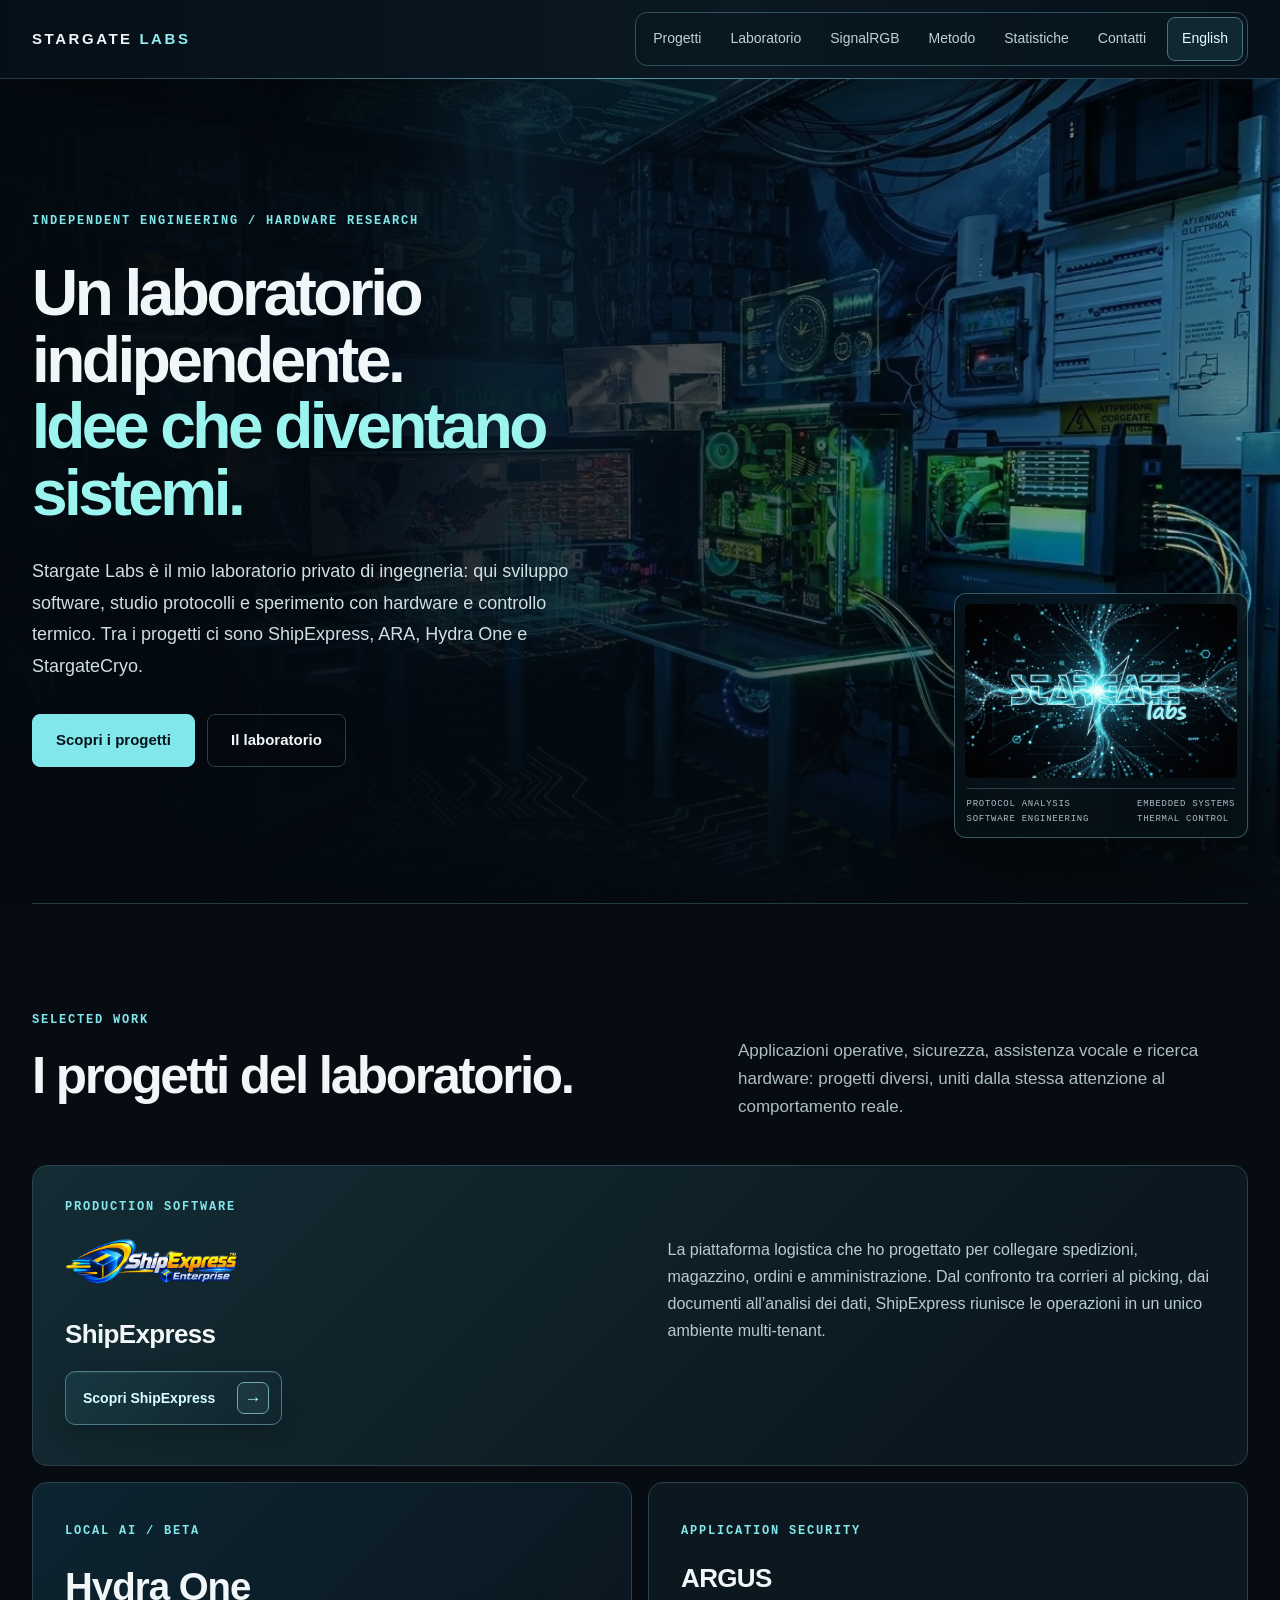
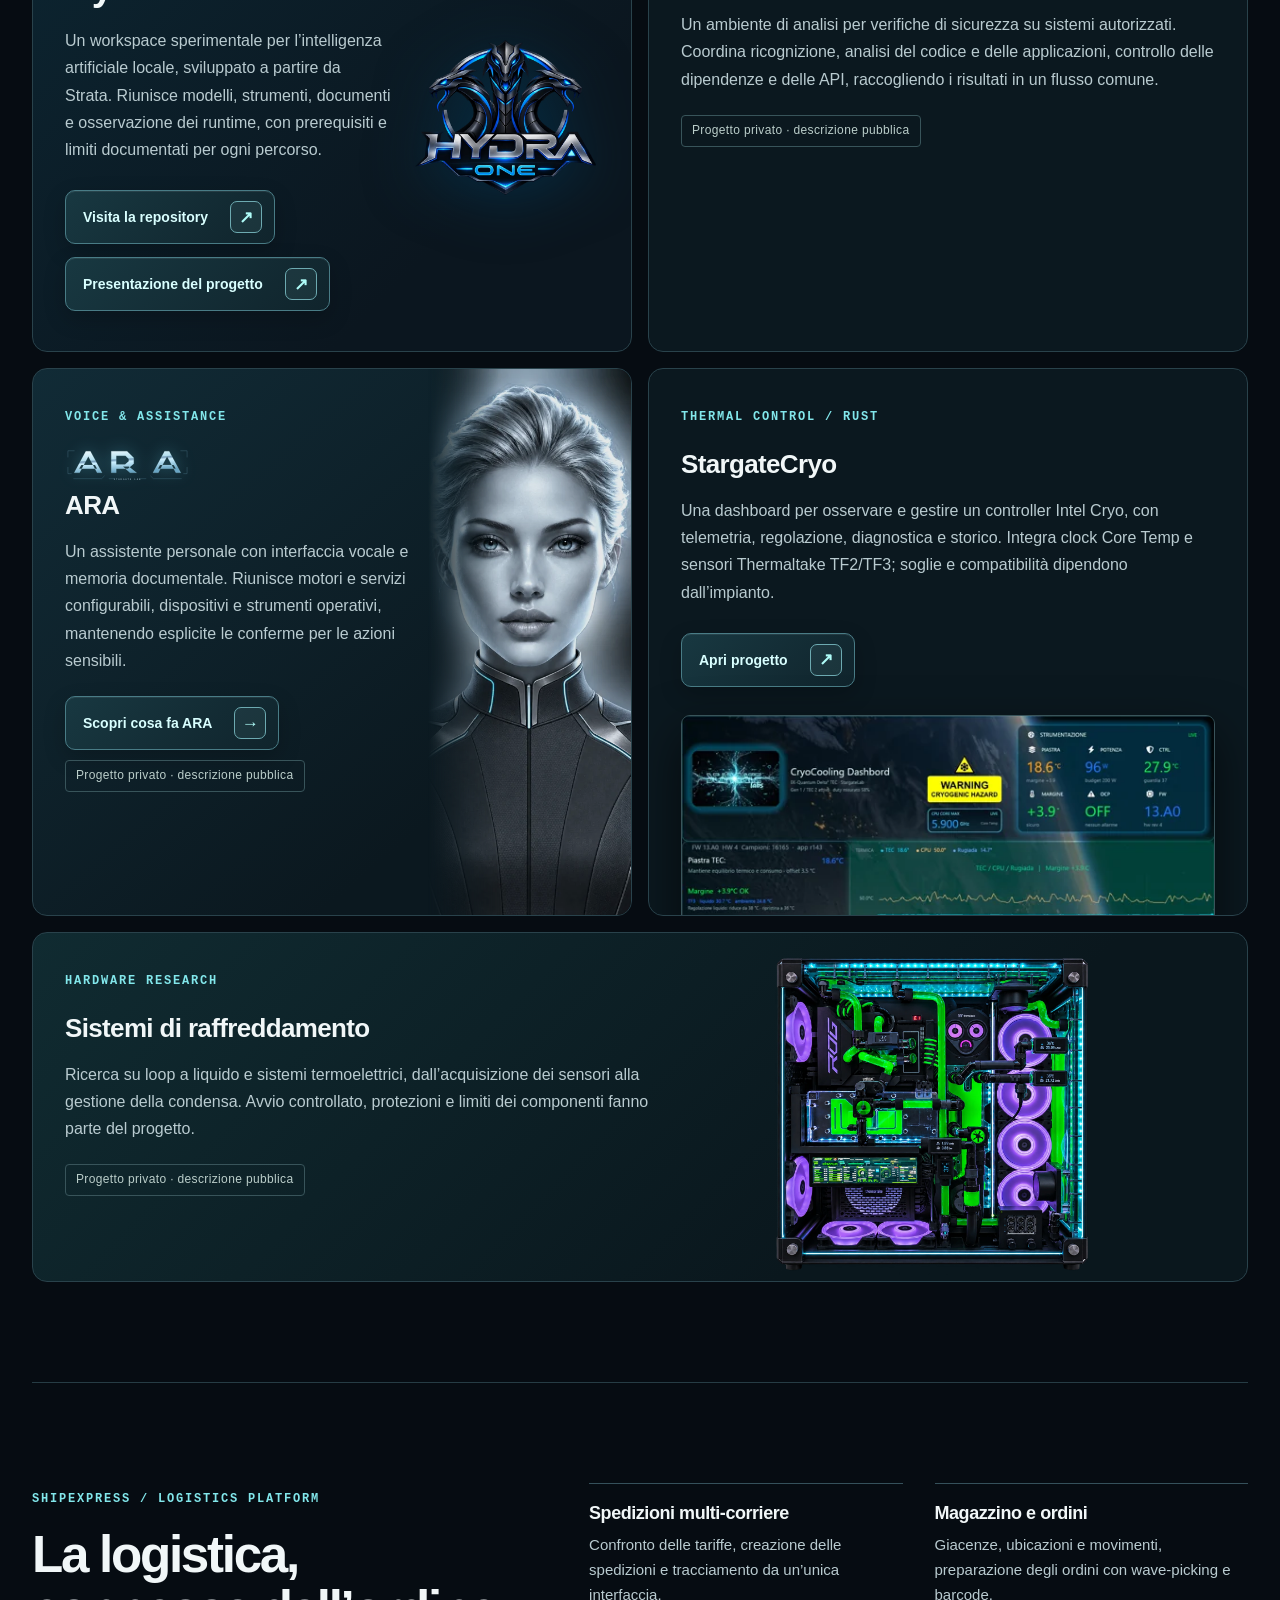
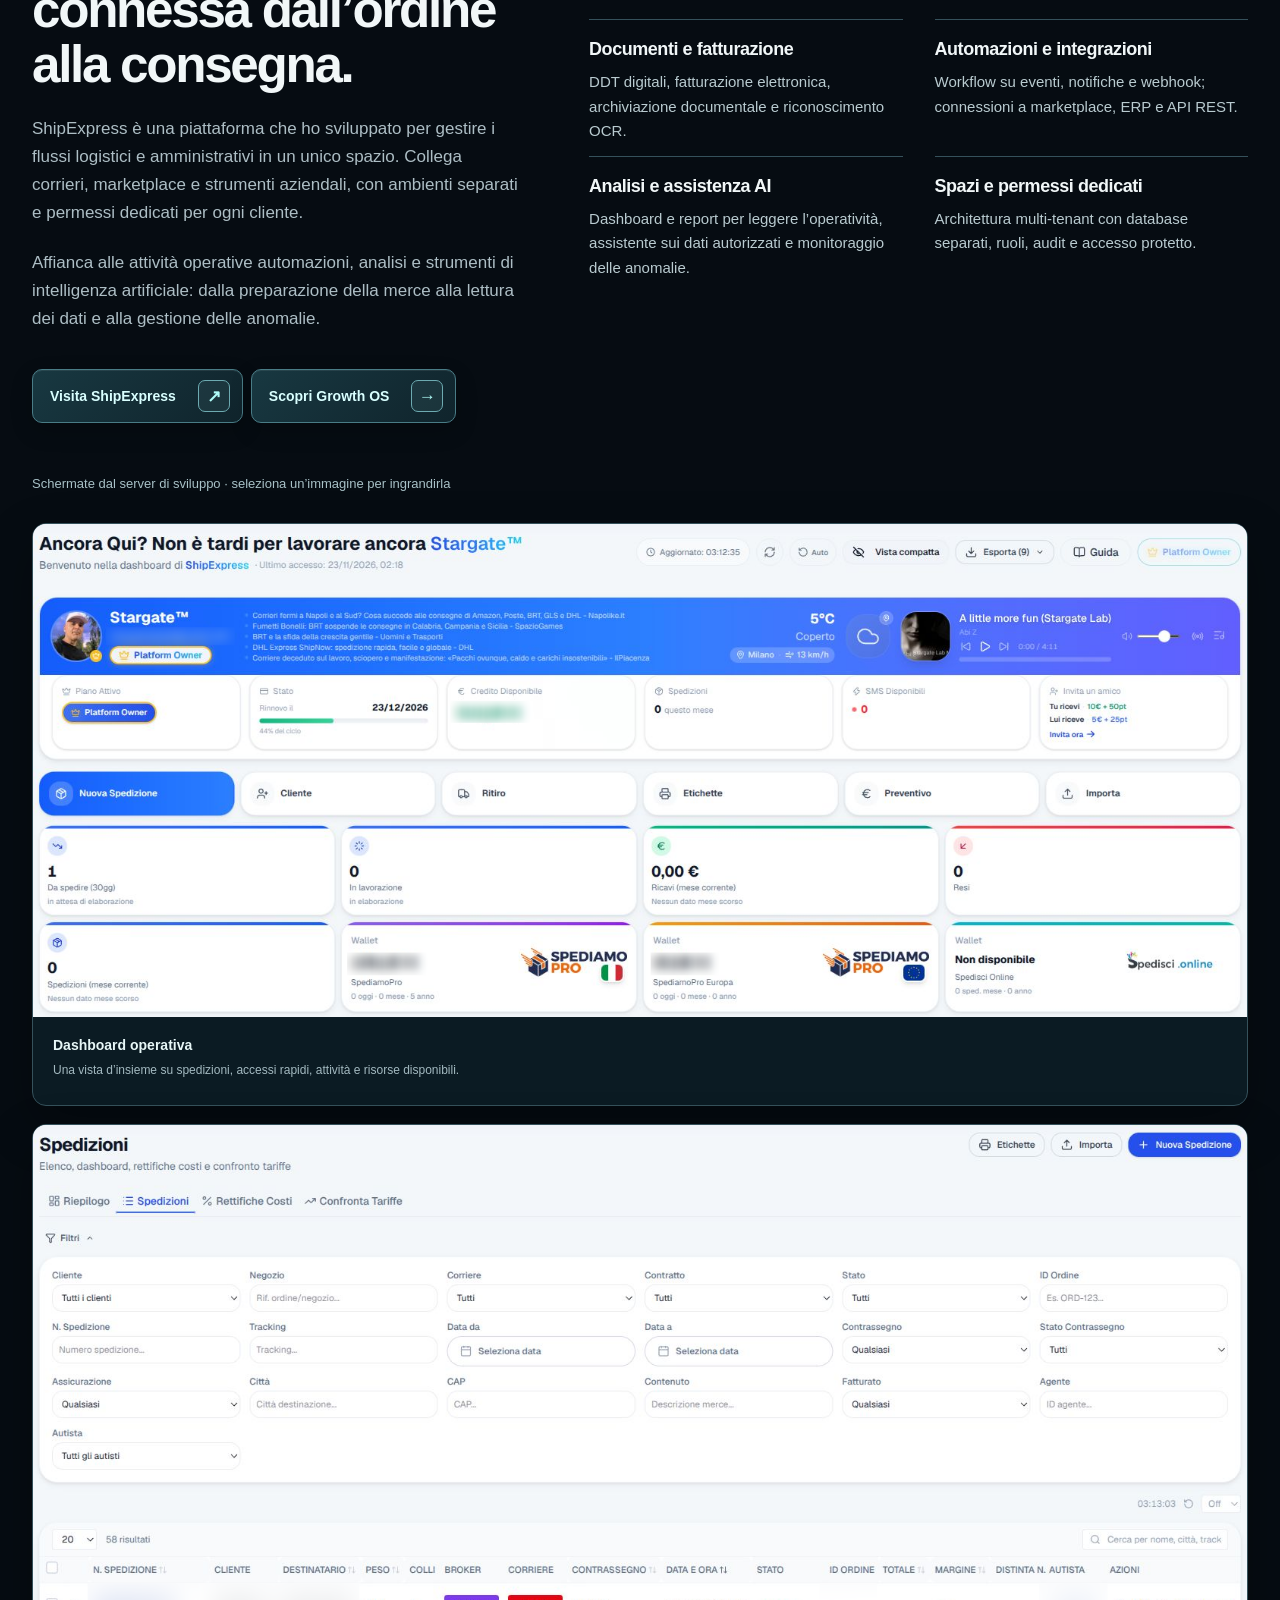
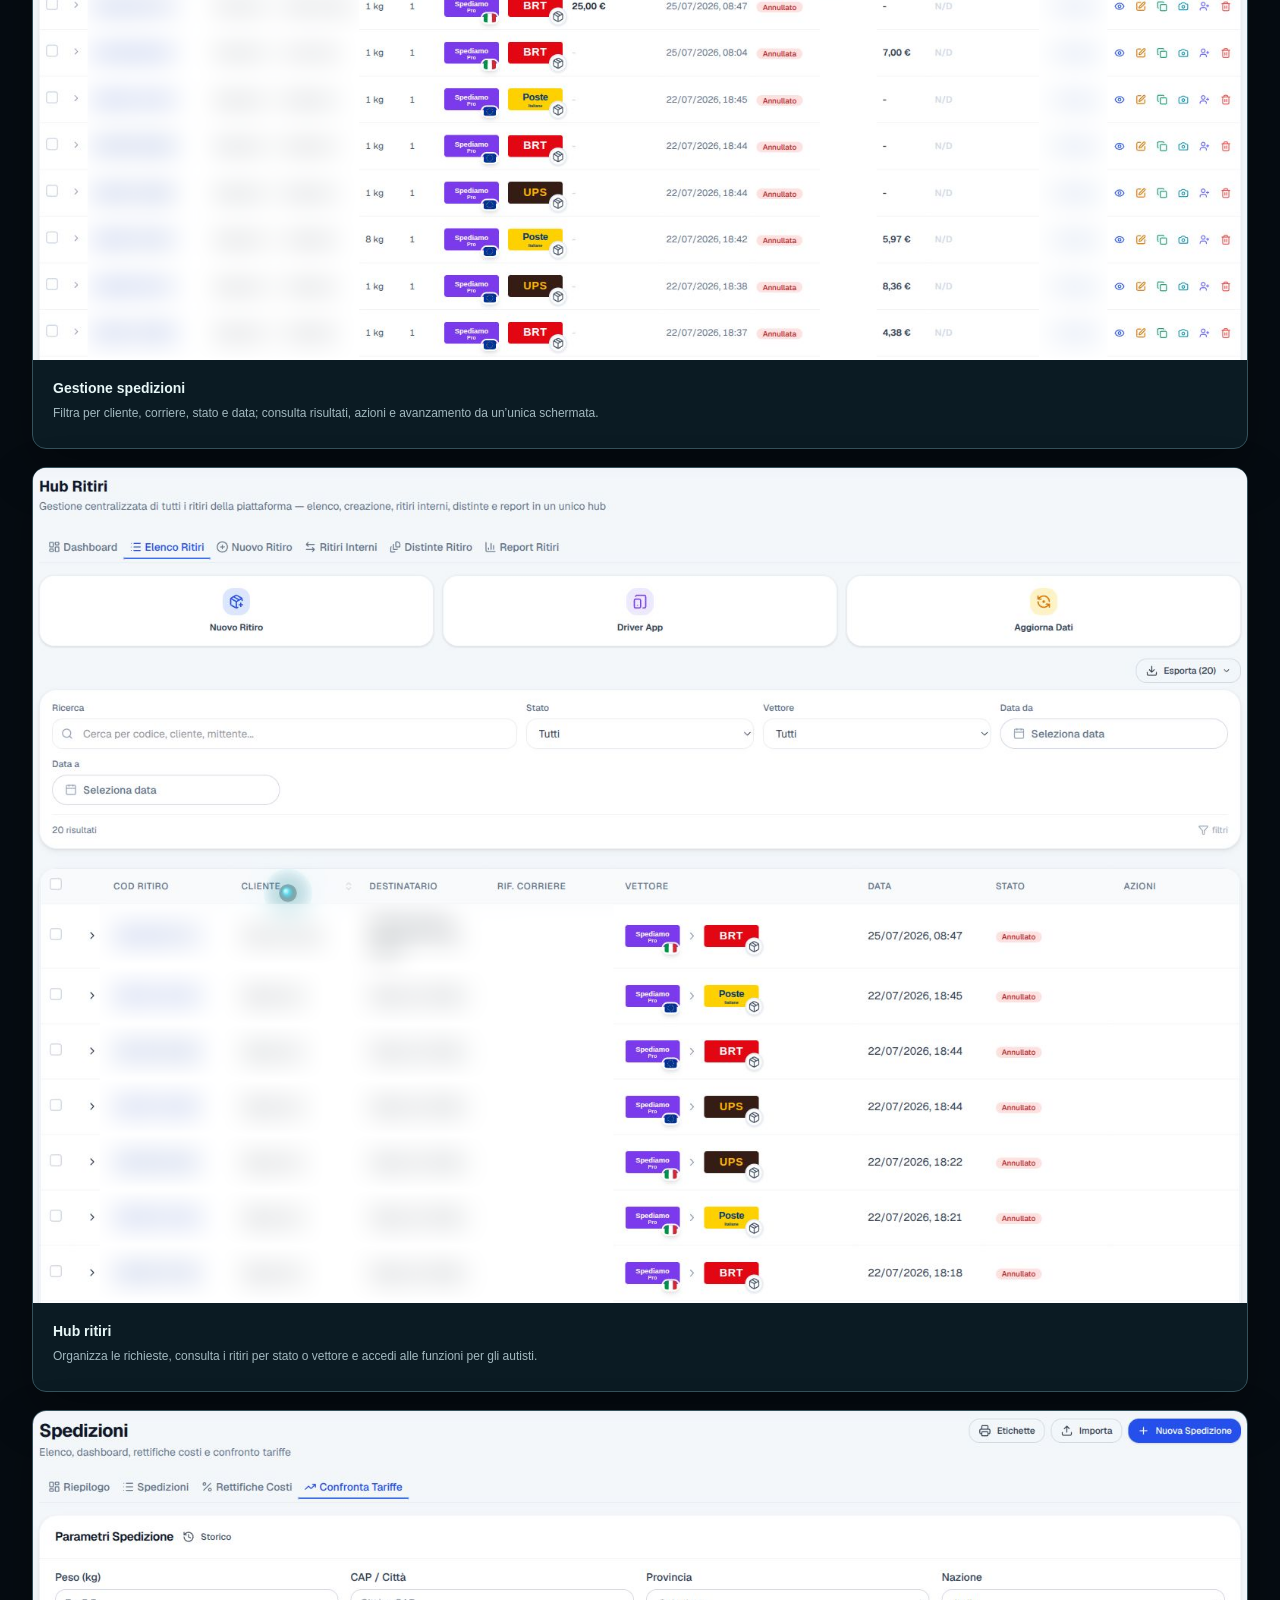
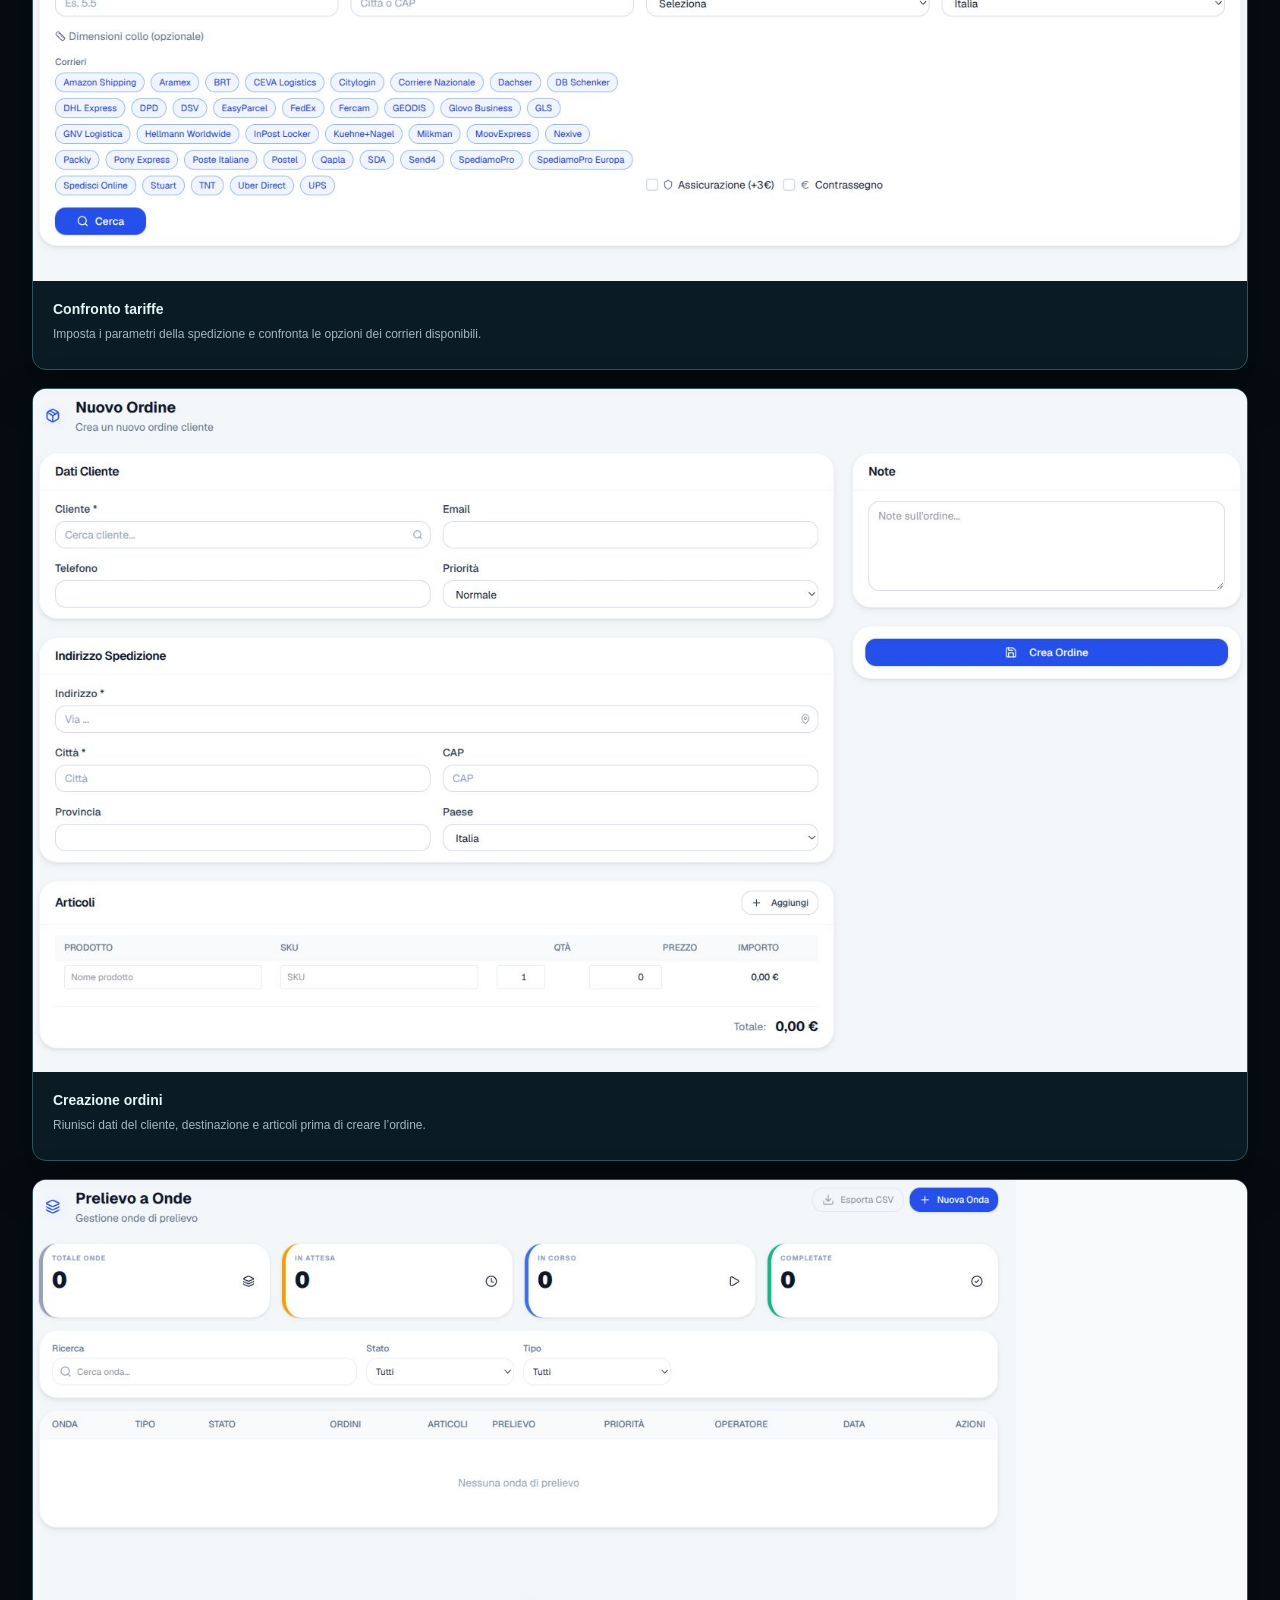
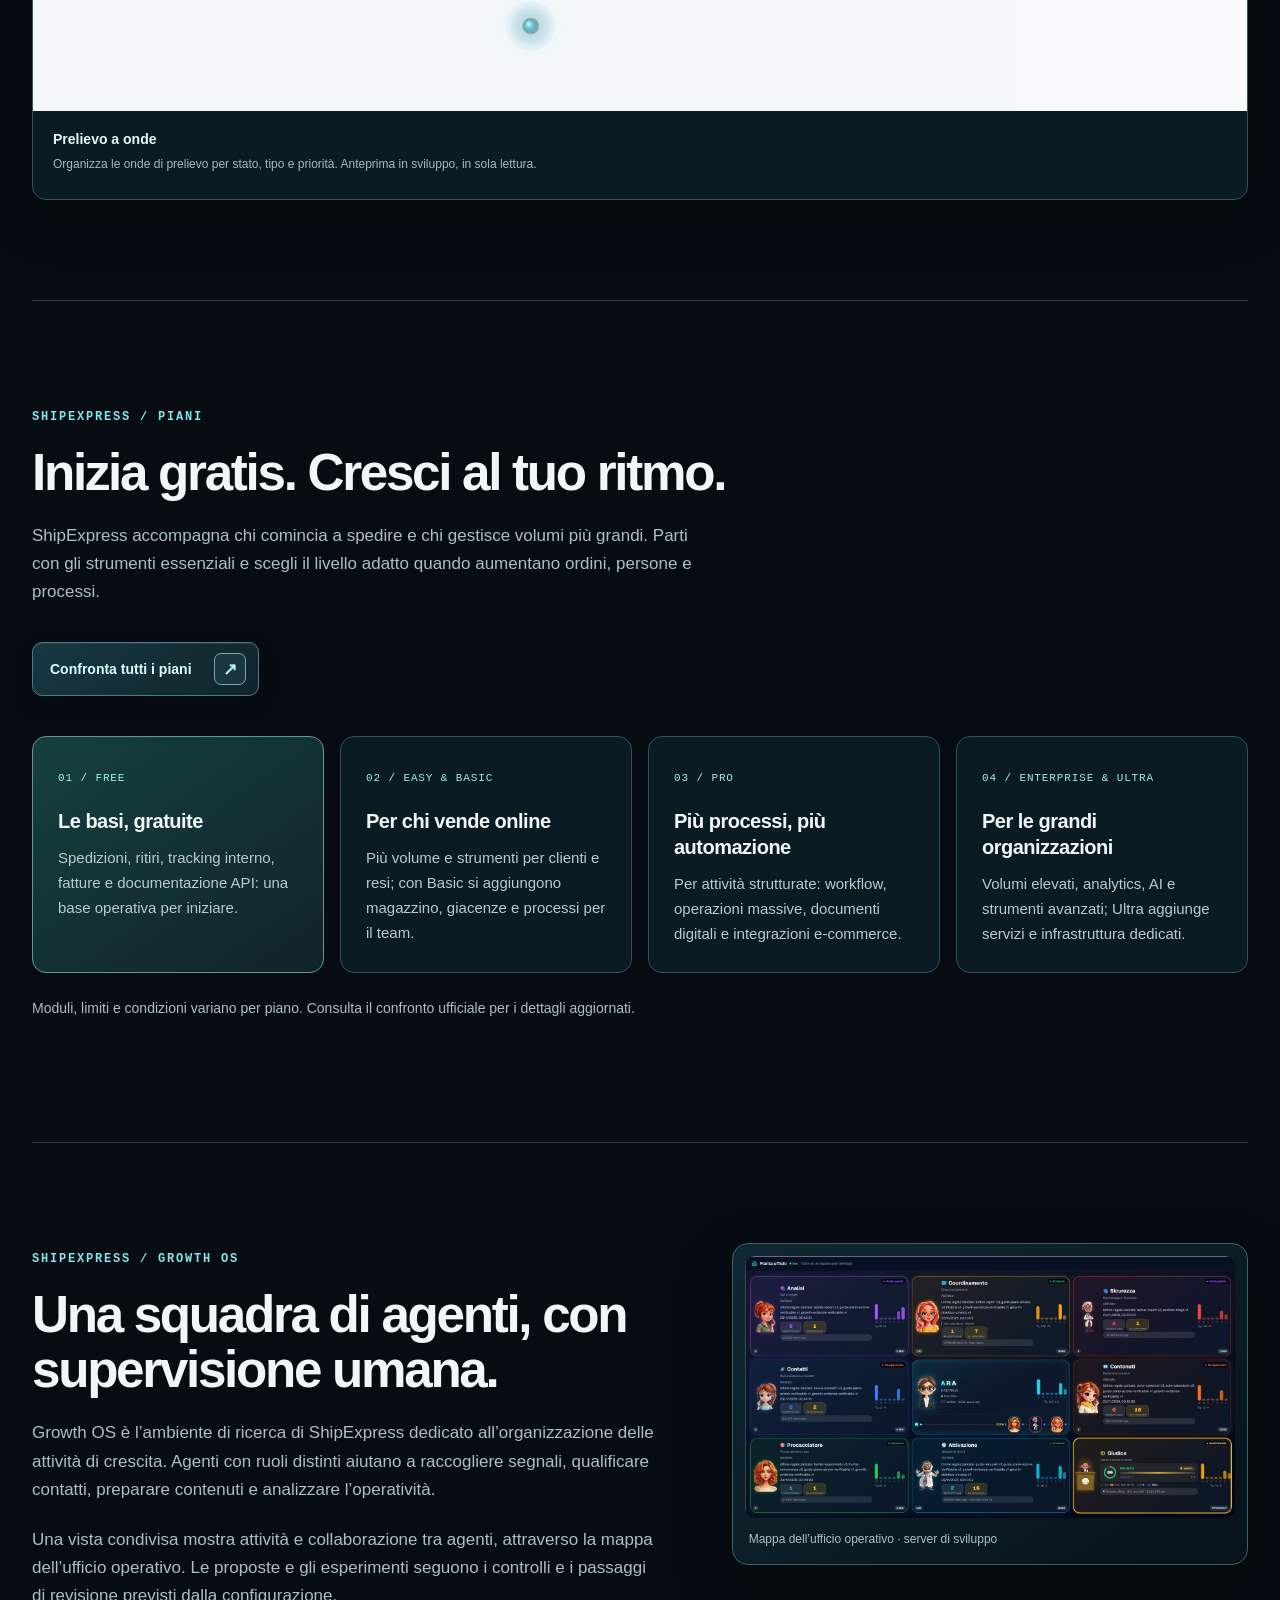
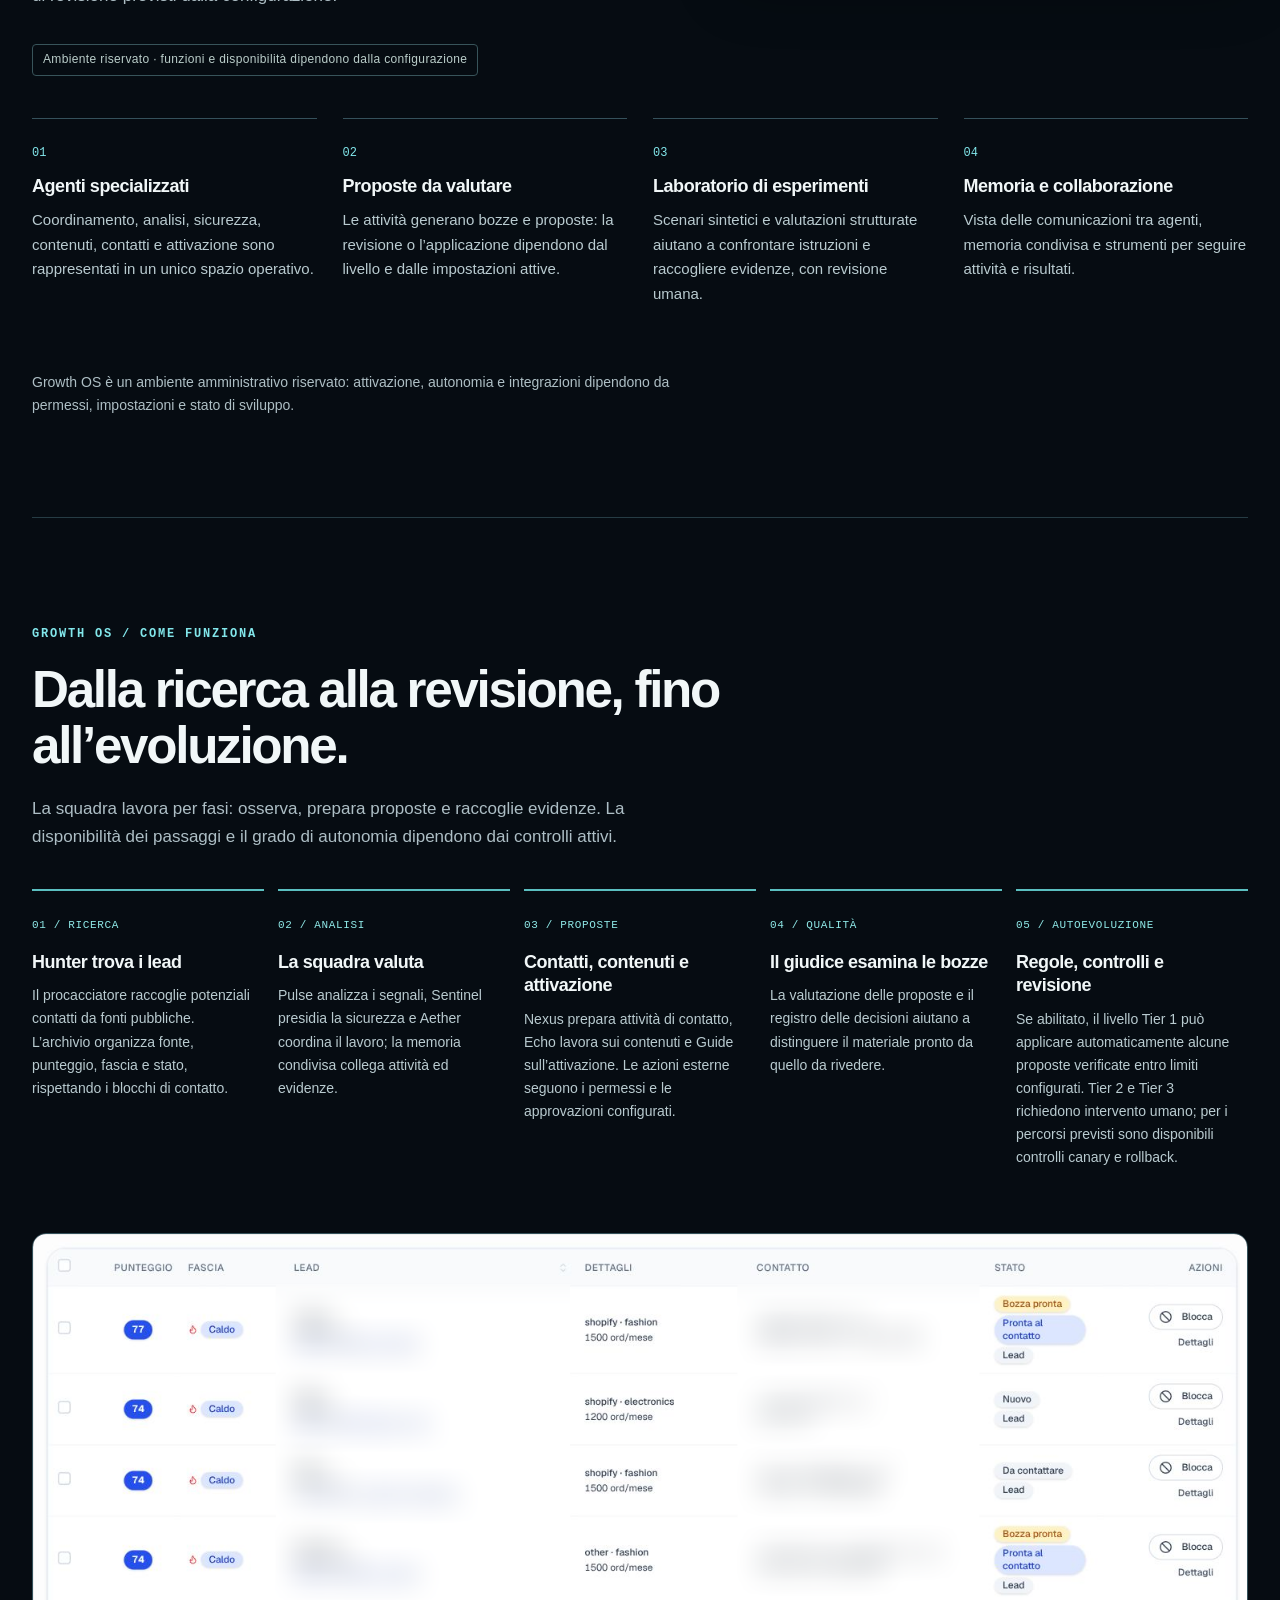
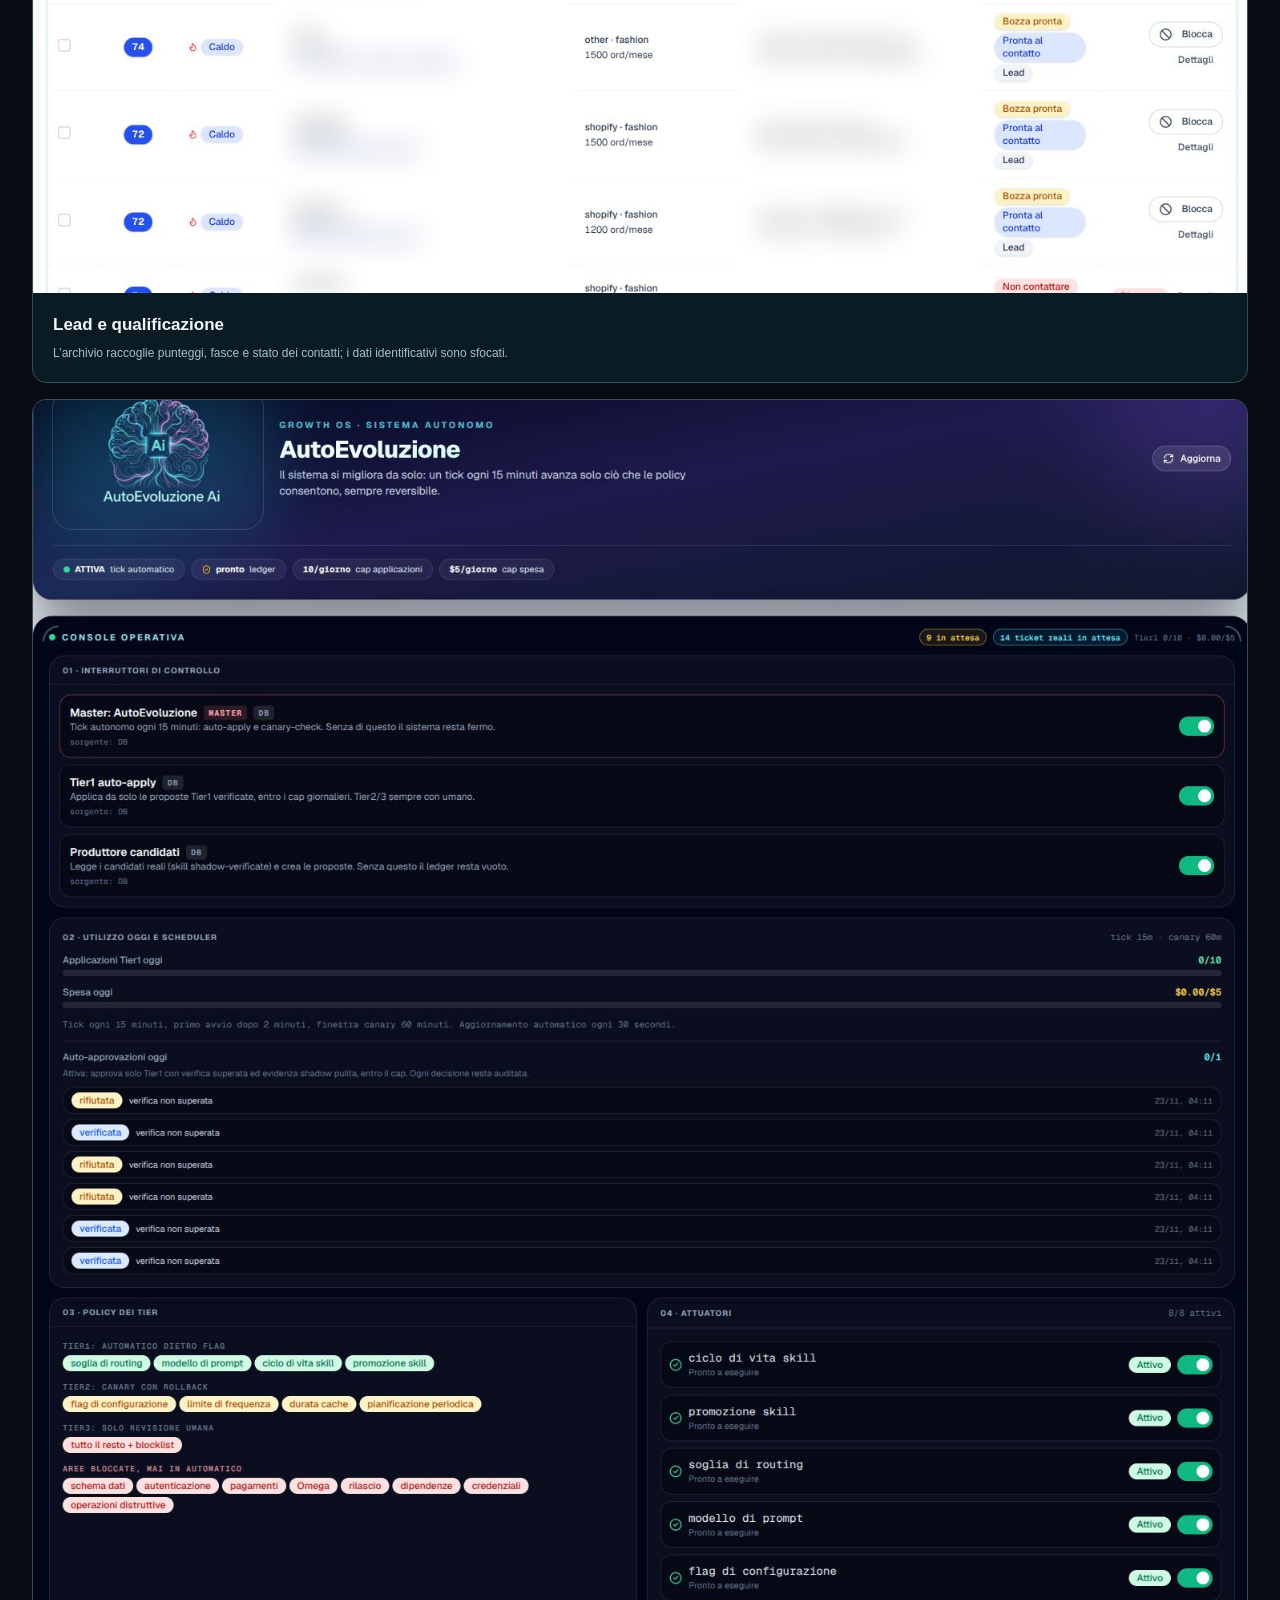
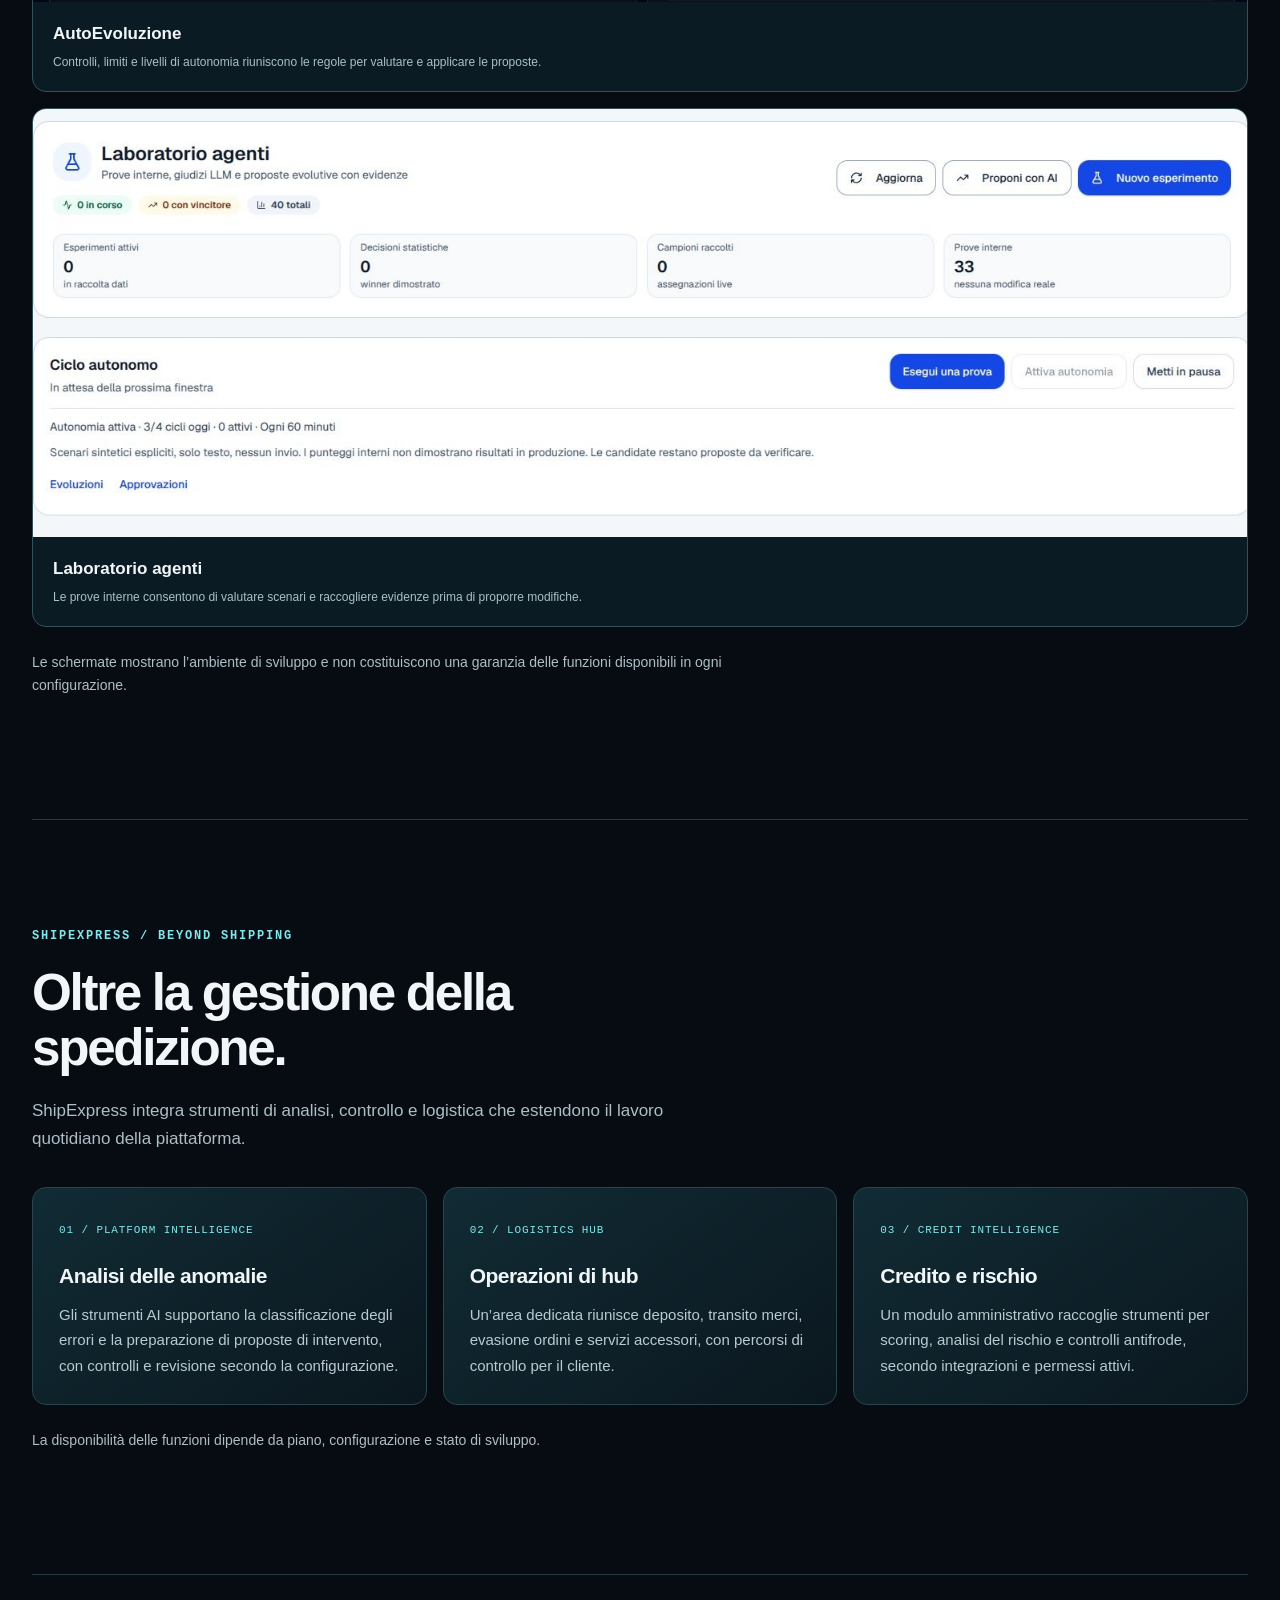
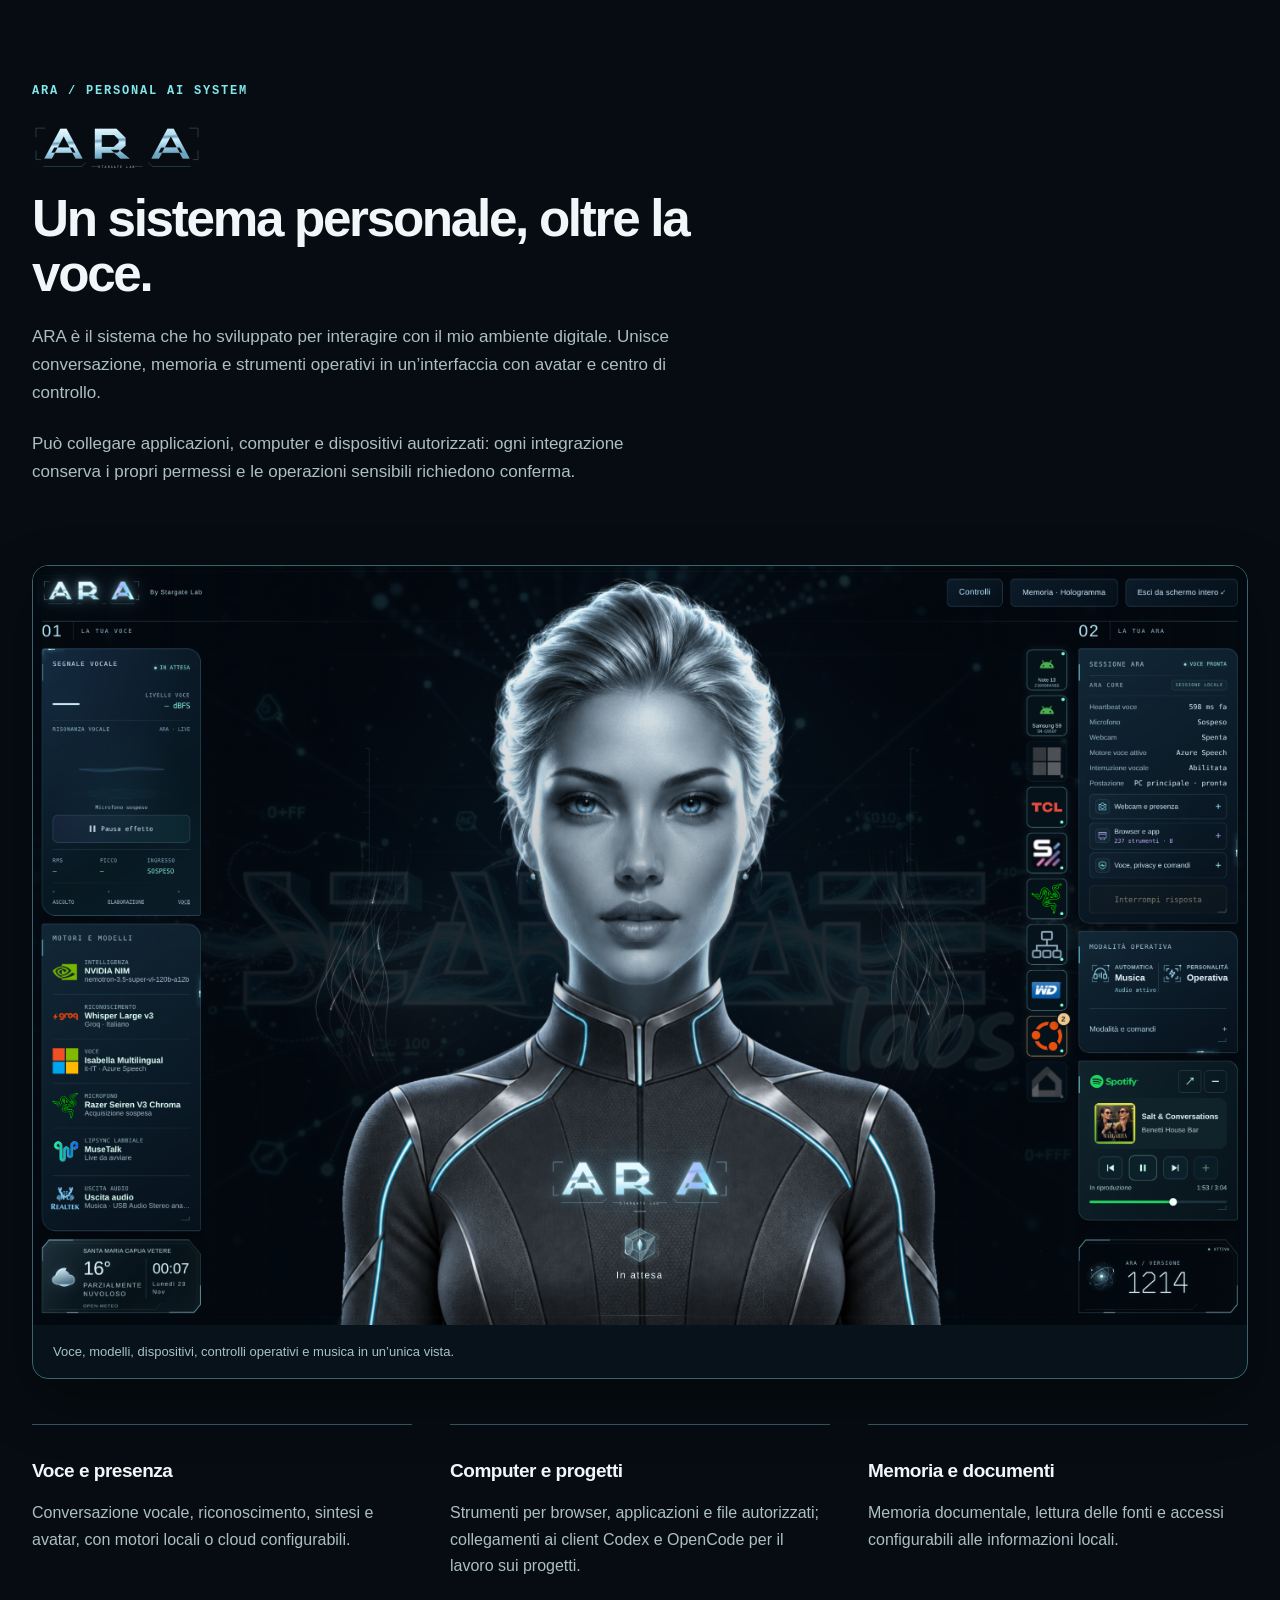
==== index.html @ 291d2c4c "Rebuild product screenshots at full proportions" ====
<!doctype html><html lang="it" data-type="software"><head><meta charset="utf-8"><meta name="viewport" content="width=device-width, initial-scale=1"><meta name="description" content="Stargate Labs — software engineering, hardware interoperability, security research and thermal control."><title>Stargate Labs — Software &amp; Hardware Engineering</title><link rel="icon" href="assets/favicon.png"><link rel="alternate" hreflang="it" href="index.html"><link rel="alternate" hreflang="en" href="index-en.html"><style>
:root{--bg:#050b10;--panel:#0b1821;--panel2:#0e202a;--ink:#eaf5f8;--muted:#a2bbc6;--line:#2c4652;--cyan:#7fe8f5;--green:#b3f67c;--radius:22px;--max:1180px}*{box-sizing:border-box}html{scroll-behavior:smooth;scroll-padding-top:100px}body{margin:0;background:var(--bg);color:var(--ink);font:17px/1.7 'Segoe UI',Arial,sans-serif}body:before{content:'';position:absolute;inset:0 0 auto;height:900px;z-index:-1;background:radial-gradient(ellipse at 80% 10%,#123e4a88,transparent 60%)}a{color:var(--cyan);text-decoration:none}a:hover{text-decoration:underline}a:focus-visible{outline:3px solid var(--green);outline-offset:5px;border-radius:4px}img{max-width:100%;height:auto}.wrap{width:min(var(--max),calc(100% - 48px));margin:auto}.skip{position:absolute;top:-80px;background:var(--ink);color:var(--bg);padding:12px;z-index:9}.skip:focus{top:0}header{border-bottom:1px solid var(--line);background:#050b10ee;position:sticky;top:0;z-index:3}.nav{display:flex;align-items:center;justify-content:space-between;gap:24px;min-height:80px}.brand{font-size:16px;letter-spacing:.15em;font-weight:700;color:var(--ink)}nav{display:flex;gap:24px;flex-wrap:wrap;align-items:center}nav a{font-size:14px;min-height:44px;display:inline-flex;align-items:center;color:var(--muted)}.lang{border:1px solid var(--line);padding:0 14px;border-radius:100px}.hero{display:grid;grid-template-columns:1.15fr .85fr;align-items:center;gap:48px;padding:88px 0 72px}.eyebrow{font:12px/1.6 Consolas,monospace;letter-spacing:.12em;text-transform:uppercase;color:var(--cyan)}h1{font-size:clamp(40px,4.7vw,66px);line-height:1.09;letter-spacing:-.045em;margin:22px 0 28px;max-width:760px}h2{font-size:clamp(29px,3vw,42px);line-height:1.2;letter-spacing:-.025em;margin:12px 0 20px}h3{font-size:23px;line-height:1.3;margin:16px 0}p{color:var(--muted);margin:0 0 22px;max-width:72ch}.hero-art{border:1px solid var(--line);border-radius:30px;padding:30px 22px;background:linear-gradient(145deg,#122b36,#050b10);position:relative}.hero-art img{display:block;object-fit:contain;width:100%}.art-caption{display:flex;justify-content:space-between;gap:12px;border-top:1px solid var(--line);padding-top:20px;margin-top:24px;font:11px/1.6 Consolas,monospace;letter-spacing:.08em;color:var(--muted)}.buttons{display:flex;flex-wrap:wrap;gap:12px;margin-top:30px}.button{padding:13px 21px;background:var(--cyan);color:#07131a;font-size:15px;font-weight:700;border:1px solid var(--cyan);border-radius:12px;min-height:48px}.button.secondary{background:transparent;color:var(--ink);border-color:var(--line)}.button:hover{text-decoration:none;filter:brightness(1.1)}.section{padding:64px 0;border-top:1px solid var(--line)}.section-top{display:flex;justify-content:space-between;gap:32px;align-items:end;margin-bottom:32px}.section-top p{max-width:570px}.suite{display:grid;grid-template-columns:repeat(3,minmax(0,1fr));gap:18px}.integration,.project{padding:28px;border:1px solid var(--line);border-radius:var(--radius);background:var(--panel);min-width:0}.integration{background:linear-gradient(145deg,#102933,#0a1720)}.integration p,.project p{font-size:16px}.actions{display:flex;gap:20px;flex-wrap:wrap;padding-top:8px;font-size:14px}.actions a,.text-link{display:inline-flex;align-items:center;min-height:44px}.projects{display:grid;grid-template-columns:repeat(2,minmax(0,1fr));gap:18px}.private{font-size:13px;color:var(--muted)}.method{display:grid;grid-template-columns:repeat(3,minmax(0,1fr));gap:32px}.method p{font-size:16px}.step{color:var(--green);font:24px Consolas,monospace}.stack{display:flex;flex-wrap:wrap;gap:10px}.stack span{border:1px solid var(--line);border-radius:10px;padding:10px 15px;font:14px Consolas,monospace;color:var(--muted)}.contact{display:flex;justify-content:space-between;gap:40px;align-items:center}.note{font-size:14px;margin-top:24px;max-width:90ch}footer{padding:34px 0;border-top:1px solid var(--line)}.foot{display:flex;justify-content:space-between;gap:24px;font-size:13px;color:var(--muted)}.brand-logos{display:flex;align-items:center;gap:30px;margin-bottom:26px}.brand-logos img{width:auto;height:30px;max-width:145px;object-fit:contain}.brand-logos .ship{height:45px;max-width:200px}@media(max-width:900px){.hero{grid-template-columns:1fr;padding-top:56px;gap:36px}.hero-art{max-width:560px}.suite,.method{grid-template-columns:1fr}.section-top,.contact{display:block}.nav{align-items:flex-start;padding:18px 0;flex-direction:column;gap:8px}nav{gap:18px}}@media(max-width:600px){.wrap{width:calc(100% - 32px)}.projects{grid-template-columns:1fr}.hero{padding:44px 0}.section{padding:44px 0}.integration,.project{padding:23px}.foot{flex-direction:column}nav{gap:14px}h1{font-size:40px}}@media(prefers-reduced-motion:reduce){html{scroll-behavior:auto}}
.tech-logos{display:flex;flex-wrap:wrap;gap:22px;align-items:center;margin:25px 0}.tech-logos img{width:36px;height:36px;object-fit:contain}.project-brand{height:46px;width:auto;max-width:220px;object-fit:contain;margin:14px 0}@media(max-width:600px){.nav{position:relative}.lang{position:absolute;right:0;top:16px}.brand{font-size:14px;letter-spacing:.12em}}
.hero-art>img{border-radius:18px}.project-brand{border-radius:10px}.brand-logos img,.tech-logos img{border-radius:0}.stats-grid{display:grid;grid-template-columns:repeat(4,minmax(0,1fr));gap:16px;margin:28px 0}.stat-card{border:1px solid var(--line);border-radius:18px;padding:24px;background:linear-gradient(145deg,#102632,#09151d)}.stat-label{display:block;font:12px/1.6 Consolas,monospace;letter-spacing:.07em;color:var(--muted)}.stat-value{display:block;color:var(--cyan);font-size:38px;line-height:1.4;font-weight:650;margin-top:10px}.stats-meta{display:flex;gap:18px;flex-wrap:wrap;align-items:center}.stats-meta img{max-width:100%;height:auto}.repo-stats{overflow-x:auto;border:1px solid var(--line);border-radius:16px;margin:24px 0}.repo-stats table{border-collapse:collapse;width:100%;min-width:540px}.repo-stats th,.repo-stats td{padding:16px;text-align:left;border-bottom:1px solid var(--line);font-size:14px}.repo-stats th{color:var(--muted);font-weight:500}.repo-stats td{color:var(--ink)}.stats-disclosure{border:1px solid var(--line);border-radius:16px;padding:20px;margin:22px 0}.stats-disclosure summary{cursor:pointer;min-height:44px;display:flex;align-items:center;color:var(--cyan)}.stats-widgets{display:flex;gap:18px;flex-wrap:wrap}.stats-widgets img{max-width:100%;border-radius:14px}.stats-clock{font-family:Consolas,monospace;color:var(--muted);font-size:13px}@media(max-width:700px){.stats-grid{grid-template-columns:repeat(2,minmax(0,1fr))}.stat-card{padding:20px}.stat-value{font-size:32px}}</style><meta name="page-type" content="software"><meta name="site-kind" content="software"><link rel="stylesheet" href="assets/refinement.css?v=20261123-11"></head><body><a class="skip" href="#main">Vai al contenuto</a><header><div class="wrap nav"><a class="brand" href="#" aria-label="Stargate Labs"><span>STARGATE <b>LABS</b></span></a><nav aria-label="Navigazione principale"><a href="#projects">Progetti</a><a href="#lab">Laboratorio</a><a href="#signalrgb">SignalRGB</a><a href="#method">Metodo</a><a href="#statistics">Statistiche</a><a href="#contact">Contatti</a><a class="lang" href="index-en.html" hreflang="en">English</a></nav></div></header><main id="main" class="wrap"><section class="hero" data-enter><div class="hero-copy"><span class="eyebrow">INDEPENDENT ENGINEERING / HARDWARE RESEARCH</span><h1>Un laboratorio indipendente.<br><em>Idee che diventano sistemi.</em></h1><p>Stargate Labs è il mio laboratorio privato di ingegneria: qui sviluppo software, studio protocolli e sperimento con hardware e controllo termico. Tra i progetti ci sono ShipExpress, ARA, Hydra One e StargateCryo.</p><div class="buttons"><a class="button" href="#projects">Scopri i progetti</a><a class="button secondary" href="#lab">Il laboratorio</a></div></div><div class="hero-art"><img src="assets/logo.png" alt="Stargate Labs" width="1400" height="894"><div class="art-caption"><span>PROTOCOL ANALYSIS<br>SOFTWARE ENGINEERING</span><span>EMBEDDED SYSTEMS<br>THERMAL CONTROL</span></div></div></section><section class="section" id="projects"><div class="section-top"><div><span class="eyebrow">SELECTED WORK</span><h2>I progetti del laboratorio.</h2></div><p>Applicazioni operative, sicurezza, assistenza vocale e ricerca hardware: progetti diversi, uniti dalla stessa attenzione al comportamento reale.</p></div><div class="projects"><article class="project"><span class="eyebrow">Production software</span><img class="project-brand" src="assets/shipexpress-logo.png" alt="ShipExpress"><h3>ShipExpress</h3><p>La piattaforma logistica che ho progettato per collegare spedizioni, magazzino, ordini e amministrazione. Dal confronto tra corrieri al picking, dai documenti all’analisi dei dati, ShipExpress riunisce le operazioni in un unico ambiente multi-tenant.</p><a class="text-link" href="#shipexpress">Scopri ShipExpress</a></article><article class="project project-hydra"><div class="project-body"><span class="eyebrow">LOCAL AI / BETA</span><h3>Hydra One</h3><p>Un workspace sperimentale per l’intelligenza artificiale locale, sviluppato a partire da Strata. Riunisce modelli, strumenti, documenti e osservazione dei runtime, con prerequisiti e limiti documentati per ogni percorso.</p><a class="text-link" href="https://github.com/StargateLabs/Hydra-One">Visita la repository</a><a class="text-link" href="https://stargatelabs.github.io/Hydra-One/">Presentazione del progetto</a></div><img class="hydra-brand" src="assets/hydra-one.webp" alt="Logo Hydra One" loading="lazy" width="640" height="640"></article><article class="project"><span class="eyebrow">Application security</span><h3>ARGUS</h3><p>Un ambiente di analisi per verifiche di sicurezza su sistemi autorizzati. Coordina ricognizione, analisi del codice e delle applicazioni, controllo delle dipendenze e delle API, raccogliendo i risultati in un flusso comune.</p><span class="private">Progetto privato · descrizione pubblica</span></article><article class="project project-ara"><span class="eyebrow">VOICE &amp; ASSISTANCE</span><img class="ara-wordmark" src="assets/ara-wordmark.svg" alt="Logo ARA" width="300" height="84" loading="lazy"><h3>ARA</h3><p>Un assistente personale con interfaccia vocale e memoria documentale. Riunisce motori e servizi configurabili, dispositivi e strumenti operativi, mantenendo esplicite le conferme per le azioni sensibili.</p><a class="text-link" href="#ara">Scopri cosa fa ARA</a><span class="private">Progetto privato · descrizione pubblica</span><img class="ara-portrait" src="assets/ara-portrait.webp" alt="Ritratto dell’assistente ARA" width="640" height="960" loading="lazy"></article><article class="project project-cryo"><span class="eyebrow">THERMAL CONTROL / RUST</span><h3>StargateCryo</h3><p>Una dashboard per osservare e gestire un controller Intel Cryo, con telemetria, regolazione, diagnostica e storico. Integra clock Core Temp e sensori Thermaltake TF2/TF3; soglie e compatibilità dipendono dall’impianto.</p><a class="text-link" href="https://github.com/StargateLabs/dashboard-for-intel-cryo-cooling-technology">Apri progetto</a><img class="cryo-preview" src="assets/cryocooling-dashboard.webp" alt="Schermata della dashboard StargateCryo per Windows" width="563" height="1000" loading="lazy"></article><article class="project project-cooling" id="cooling"><span class="eyebrow">HARDWARE RESEARCH</span><h3>Sistemi di raffreddamento</h3><p>Ricerca su loop a liquido e sistemi termoelettrici, dall’acquisizione dei sensori alla gestione della condensa. Avvio controllato, protezioni e limiti dei componenti fanno parte del progetto.</p><span class="private">Progetto privato · descrizione pubblica</span><img class="cooling-workstation" src="assets/windows-workstation.webp" alt="Workstation Windows del laboratorio mostrata nel centro di controllo ARA" width="1254" height="1254" loading="lazy"></article></div></section><section class="section ship-section" id="shipexpress"><div class="ship-intro"><span class="eyebrow">SHIPEXPRESS / LOGISTICS PLATFORM</span><h2>La logistica, connessa dall’ordine alla consegna.</h2><p>ShipExpress è una piattaforma che ho sviluppato per gestire i flussi logistici e amministrativi in un unico spazio. Collega corrieri, marketplace e strumenti aziendali, con ambienti separati e permessi dedicati per ogni cliente.</p><p>Affianca alle attività operative automazioni, analisi e strumenti di intelligenza artificiale: dalla preparazione della merce alla lettura dei dati e alla gestione delle anomalie.</p><a class="text-link" href="https://shipexpress.it">Visita ShipExpress</a><a class="text-link" href="#growth-os">Scopri Growth OS</a></div><div class="ship-capabilities"><article><h3>Spedizioni multi-corriere</h3><p>Confronto delle tariffe, creazione delle spedizioni e tracciamento da un’unica interfaccia.</p></article><article><h3>Magazzino e ordini</h3><p>Giacenze, ubicazioni e movimenti, preparazione degli ordini con wave-picking e barcode.</p></article><article><h3>Documenti e fatturazione</h3><p>DDT digitali, fatturazione elettronica, archiviazione documentale e riconoscimento OCR.</p></article><article><h3>Automazioni e integrazioni</h3><p>Workflow su eventi, notifiche e webhook; connessioni a marketplace, ERP e API REST.</p></article><article><h3>Analisi e assistenza AI</h3><p>Dashboard e report per leggere l’operatività, assistente sui dati autorizzati e monitoraggio delle anomalie.</p></article><article><h3>Spazi e permessi dedicati</h3><p>Architettura multi-tenant con database separati, ruoli, audit e accesso protetto.</p></article></div><p class="ship-gallery-label">Schermate dal server di sviluppo · seleziona un’immagine per ingrandirla</p><div class="ship-gallery"><figure><a href="assets/shipexpress-dashboard-new.png" target="_blank" rel="noopener" aria-label="Ingrandisci la schermata: Dashboard operativa"><img src="assets/shipexpress-dashboard-new.png" alt="Dashboard operativa — ShipExpress" width="1600" height="650" loading="lazy"></a><figcaption><strong>Dashboard operativa</strong><span>Una vista d’insieme su spedizioni, accessi rapidi, attività e risorse disponibili.</span></figcaption></figure><figure><a href="assets/shipexpress-spedizioni-new.png" target="_blank" rel="noopener" aria-label="Ingrandisci la schermata: Gestione spedizioni"><img src="assets/shipexpress-spedizioni-new.png" alt="Gestione spedizioni — ShipExpress" width="1600" height="1100" loading="lazy"></a><figcaption><strong>Gestione spedizioni</strong><span>Filtra per cliente, corriere, stato e data; consulta risultati, azioni e avanzamento da un’unica schermata.</span></figcaption></figure><figure><a href="assets/shipexpress-ritiri-new.png" target="_blank" rel="noopener" aria-label="Ingrandisci la schermata: Hub ritiri"><img src="assets/shipexpress-ritiri-new.png" alt="Hub ritiri — ShipExpress" width="1600" height="1100" loading="lazy"></a><figcaption><strong>Hub ritiri</strong><span>Organizza le richieste, consulta i ritiri per stato o vettore e accedi alle funzioni per gli autisti.</span></figcaption></figure><figure><a href="assets/shipexpress-rate-new.jpg" target="_blank" rel="noopener" aria-label="Ingrandisci la schermata: Confronto tariffe"><img src="assets/shipexpress-rate-new.jpg" alt="Confronto tariffe — ShipExpress" width="1600" height="620" loading="lazy"></a><figcaption><strong>Confronto tariffe</strong><span>Imposta i parametri della spedizione e confronta le opzioni dei corrieri disponibili.</span></figcaption></figure><figure><a href="assets/shipexpress-orders-new.jpg" target="_blank" rel="noopener" aria-label="Ingrandisci la schermata: Creazione ordini"><img src="assets/shipexpress-orders-new.jpg" alt="Creazione ordini — ShipExpress" width="1600" height="900" loading="lazy"></a><figcaption><strong>Creazione ordini</strong><span>Riunisci dati del cliente, destinazione e articoli prima di creare l’ordine.</span></figcaption></figure><figure><a href="assets/shipexpress-wave-new.jpg" target="_blank" rel="noopener" aria-label="Ingrandisci la schermata: Prelievo a onde"><img src="assets/shipexpress-wave-new.jpg" alt="Prelievo a onde — ShipExpress" width="1600" height="700" loading="lazy"></a><figcaption><strong>Prelievo a onde</strong><span>Organizza le onde di prelievo per stato, tipo e priorità. Anteprima in sviluppo, in sola lettura.</span></figcaption></figure></div></section><section class="section plans-section" id="piani-shipexpress"><div class="plans-intro"><span class="eyebrow">SHIPEXPRESS / PIANI</span><h2>Inizia gratis. Cresci al tuo ritmo.</h2><p>ShipExpress accompagna chi comincia a spedire e chi gestisce volumi più grandi. Parti con gli strumenti essenziali e scegli il livello adatto quando aumentano ordini, persone e processi.</p><a class="text-link" href="https://shipexpress.it/prezzi">Confronta tutti i piani</a></div><div class="plans-grid"><article><span>01 / FREE</span><h3>Le basi, gratuite</h3><p>Spedizioni, ritiri, tracking interno, fatture e documentazione API: una base operativa per iniziare.</p></article><article><span>02 / EASY &amp; BASIC</span><h3>Per chi vende online</h3><p>Più volume e strumenti per clienti e resi; con Basic si aggiungono magazzino, giacenze e processi per il team.</p></article><article><span>03 / PRO</span><h3>Più processi, più automazione</h3><p>Per attività strutturate: workflow, operazioni massive, documenti digitali e integrazioni e-commerce.</p></article><article><span>04 / ENTERPRISE &amp; ULTRA</span><h3>Per le grandi organizzazioni</h3><p>Volumi elevati, analytics, AI e strumenti avanzati; Ultra aggiunge servizi e infrastruttura dedicati.</p></article></div><p class="note">Moduli, limiti e condizioni variano per piano. Consulta il confronto ufficiale per i dettagli aggiornati.</p></section><section class="section growth-section" id="growth-os"><div class="growth-copy"><span class="eyebrow">SHIPEXPRESS / GROWTH OS</span><h2>Una squadra di agenti, con supervisione umana.</h2><p>Growth OS è l’ambiente di ricerca di ShipExpress dedicato all’organizzazione delle attività di crescita. Agenti con ruoli distinti aiutano a raccogliere segnali, qualificare contatti, preparare contenuti e analizzare l’operatività.</p><p>Una vista condivisa mostra attività e collaborazione tra agenti, attraverso la mappa dell’ufficio operativo. Le proposte e gli esperimenti seguono i controlli e i passaggi di revisione previsti dalla configurazione.</p><span class="private">Ambiente riservato · funzioni e disponibilità dipendono dalla configurazione</span></div><figure class="growth-visual"><a href="assets/shipexpress-office-new.jpg" target="_blank" rel="noopener" aria-label="Ingrandisci la schermata dell’ufficio operativo Growth OS"><img src="assets/shipexpress-office-new.jpg" alt="Mappa dell’ufficio operativo e degli agenti Growth OS" width="1515" height="810" loading="lazy"></a><figcaption>Mappa dell’ufficio operativo · server di sviluppo</figcaption></figure><div class="growth-features"><article><span>01</span><h3>Agenti specializzati</h3><p>Coordinamento, analisi, sicurezza, contenuti, contatti e attivazione sono rappresentati in un unico spazio operativo.</p></article><article><span>02</span><h3>Proposte da valutare</h3><p>Le attività generano bozze e proposte: la revisione o l’applicazione dipendono dal livello e dalle impostazioni attive.</p></article><article><span>03</span><h3>Laboratorio di esperimenti</h3><p>Scenari sintetici e valutazioni strutturate aiutano a confrontare istruzioni e raccogliere evidenze, con revisione umana.</p></article><article><span>04</span><h3>Memoria e collaborazione</h3><p>Vista delle comunicazioni tra agenti, memoria condivisa e strumenti per seguire attività e risultati.</p></article></div><p class="note growth-note">Growth OS è un ambiente amministrativo riservato: attivazione, autonomia e integrazioni dipendono da permessi, impostazioni e stato di sviluppo.</p></section><section class="section growth-workflow" id="growth-workflow"><div class="workflow-intro"><span class="eyebrow">GROWTH OS / COME FUNZIONA</span><h2>Dalla ricerca alla revisione, fino all’evoluzione.</h2><p>La squadra lavora per fasi: osserva, prepara proposte e raccoglie evidenze. La disponibilità dei passaggi e il grado di autonomia dipendono dai controlli attivi.</p></div><div class="workflow-steps"><article><span>01 / RICERCA</span><h3>Hunter trova i lead</h3><p>Il procacciatore raccoglie potenziali contatti da fonti pubbliche. L’archivio organizza fonte, punteggio, fascia e stato, rispettando i blocchi di contatto.</p></article><article><span>02 / ANALISI</span><h3>La squadra valuta</h3><p>Pulse analizza i segnali, Sentinel presidia la sicurezza e Aether coordina il lavoro; la memoria condivisa collega attività ed evidenze.</p></article><article><span>03 / PROPOSTE</span><h3>Contatti, contenuti e attivazione</h3><p>Nexus prepara attività di contatto, Echo lavora sui contenuti e Guide sull’attivazione. Le azioni esterne seguono i permessi e le approvazioni configurati.</p></article><article><span>04 / QUALITÀ</span><h3>Il giudice esamina le bozze</h3><p>La valutazione delle proposte e il registro delle decisioni aiutano a distinguere il materiale pronto da quello da rivedere.</p></article><article><span>05 / AUTOEVOLUZIONE</span><h3>Regole, controlli e revisione</h3><p>Se abilitato, il livello Tier 1 può applicare automaticamente alcune proposte verificate entro limiti configurati. Tier 2 e Tier 3 richiedono intervento umano; per i percorsi previsti sono disponibili controlli canary e rollback.</p></article></div><div class="growth-evidence"><figure><a href="assets/shipexpress-leads-new.png" target="_blank" rel="noopener" aria-label="Ingrandisci la schermata: Lead e qualificazione"><img src="assets/shipexpress-leads-new.png" alt="Lead e qualificazione — ShipExpress" width="1515" height="822" loading="lazy"></a><figcaption><strong>Lead e qualificazione</strong><span>L’archivio raccoglie punteggi, fasce e stato dei contatti; i dati identificativi sono sfocati.</span></figcaption></figure><figure><a href="assets/shipexpress-evolution-new.jpg" target="_blank" rel="noopener" aria-label="Ingrandisci la schermata: AutoEvoluzione"><img src="assets/shipexpress-evolution-new.jpg" alt="AutoEvoluzione — ShipExpress" width="1515" height="1500" loading="lazy"></a><figcaption><strong>AutoEvoluzione</strong><span>Controlli, limiti e livelli di autonomia riuniscono le regole per valutare e applicare le proposte.</span></figcaption></figure><figure><a href="assets/shipexpress-experiments-new.jpg" target="_blank" rel="noopener" aria-label="Ingrandisci la schermata: Laboratorio agenti"><img src="assets/shipexpress-experiments-new.jpg" alt="Laboratorio agenti — ShipExpress" width="1515" height="535" loading="lazy"></a><figcaption><strong>Laboratorio agenti</strong><span>Le prove interne consentono di valutare scenari e raccogliere evidenze prima di proporre modifiche.</span></figcaption></figure></div><p class="note">Le schermate mostrano l’ambiente di sviluppo e non costituiscono una garanzia delle funzioni disponibili in ogni configurazione.</p></section><section class="section standout-section" id="funzioni-avanzate"><div><span class="eyebrow">SHIPEXPRESS / BEYOND SHIPPING</span><h2>Oltre la gestione della spedizione.</h2><p>ShipExpress integra strumenti di analisi, controllo e logistica che estendono il lavoro quotidiano della piattaforma.</p></div><div class="standout-grid"><article><span>01 / PLATFORM INTELLIGENCE</span><h3>Analisi delle anomalie</h3><p>Gli strumenti AI supportano la classificazione degli errori e la preparazione di proposte di intervento, con controlli e revisione secondo la configurazione.</p></article><article><span>02 / LOGISTICS HUB</span><h3>Operazioni di hub</h3><p>Un’area dedicata riunisce deposito, transito merci, evasione ordini e servizi accessori, con percorsi di controllo per il cliente.</p></article><article><span>03 / CREDIT INTELLIGENCE</span><h3>Credito e rischio</h3><p>Un modulo amministrativo raccoglie strumenti per scoring, analisi del rischio e controlli antifrode, secondo integrazioni e permessi attivi.</p></article></div><p class="note">La disponibilità delle funzioni dipende da piano, configurazione e stato di sviluppo.</p></section><section class="section ara-section" id="ara"><div class="ara-intro"><span class="eyebrow">ARA / PERSONAL AI SYSTEM</span><img src="assets/ara-wordmark.svg" alt="ARA" class="ara-feature-logo" width="300" height="84"><h2>Un sistema personale, oltre la voce.</h2><p>ARA è il sistema che ho sviluppato per interagire con il mio ambiente digitale. Unisce conversazione, memoria e strumenti operativi in un’interfaccia con avatar e centro di controllo.</p><p>Può collegare applicazioni, computer e dispositivi autorizzati: ogni integrazione conserva i propri permessi e le operazioni sensibili richiedono conferma.</p></div><figure class="ara-screenshot"><a href="assets/ara-presenza-completa.png" target="_blank" rel="noopener" aria-label="Centro di controllo ARA: vista completa"><img src="assets/ara-presenza-completa.png" width="2863" height="1791" loading="lazy" alt="Centro di controllo ARA: vista completa"></a><figcaption>Voce, modelli, dispositivi, controlli operativi e musica in un’unica vista.</figcaption></figure><div class="ara-capabilities"><article><h3>Voce e presenza</h3><p>Conversazione vocale, riconoscimento, sintesi e avatar, con motori locali o cloud configurabili.</p></article><article><h3>Computer e progetti</h3><p>Strumenti per browser, applicazioni e file autorizzati; collegamenti ai client Codex e OpenCode per il lavoro sui progetti.</p></article><article><h3>Memoria e documenti</h3><p>Memoria documentale, lettura delle fonti e accessi configurabili alle informazioni locali.</p></article><article><h3>Dispositivi e casa</h3><p>Connect riunisce percorsi per Android, TV, luci e Google Home, secondo dispositivi, account e permessi disponibili.</p></article><article><h3>Musica e ambiente</h3><p>Controlli e integrazioni per riproduzione musicale, Spotify e illuminazione SignalRGB.</p></article><article><h3>Comunicazione e controllo</h3><p>Canali configurabili, tra cui Telegram e WhatsApp Business, e un centro di controllo per servizi, motori e autorizzazioni.</p></article></div><p class="note ara-limits">La disponibilità effettiva dipende da configurazione, compatibilità, permessi e servizi attivi. ARA è un progetto privato.</p></section><section class="section lab-section" id="lab"><div class="lab-copy"><span class="eyebrow">PRIVATE LAB / RICERCA E SVILUPPO</span><h2>Un laboratorio, molte discipline.</h2><p>Stargate Labs è lo spazio in cui sviluppo applicazioni e metto alla prova idee che attraversano software, elettronica e sistemi fisici. Qui l’analisi dei protocolli incontra la sperimentazione sui dispositivi e l’attenzione alla sicurezza.</p><p>Dal controllo della temperatura alla comunicazione tra hardware diversi, il lavoro parte dall’osservazione, prosegue con prototipi e test, e conserva nella documentazione ciò che è stato verificato.</p><a class="text-link" href="#method">Il metodo di lavoro</a></div><div class="lab-visual"><img src="assets/laboratory-visual.webp" alt="Visual concettuale del laboratorio" width="1376" height="768" loading="lazy"><span aria-hidden="true">LABORATORY / VISUAL CONCEPT</span></div><div class="lab-disciplines" aria-label="Ambiti del laboratorio"><div><span>01</span><strong>Software engineering</strong><small>Applicazioni e architetture</small></div><div><span>02</span><strong>Security research</strong><small>Analisi su sistemi autorizzati</small></div><div><span>03</span><strong>Hardware &amp; protocolli</strong><small>Dispositivi e interoperabilità</small></div><div><span>04</span><strong>Controllo termico</strong><small>Sensori e sperimentazione</small></div></div></section><section class="section" id="signalrgb"><div class="section-top"><div><span class="eyebrow">DEVICE INTEROPERABILITY</span><h2>Dal protocollo alla luce.</h2></div><p>Tre integrazioni indipendenti portano dispositivi diversi nell’ecosistema SignalRGB. Ogni progetto documenta installazione, verifiche e compatibilità.</p></div><div class="brand-logos"><img src="assets/razer-logo.svg" alt="Razer"><img src="assets/signalrgb-logo.svg" alt="SignalRGB"></div><div class="suite"><article class="integration"><span class="eyebrow">01 / SIGNALRGB</span><h3>Stream Controller X</h3><p>Effetti SignalRGB sui 15 tasti, con un’immagine continua a 480 × 288 pixel. Trasporto RGB565, trasferimenti per tile e test sull’intero framebuffer.</p><div class="actions"><a href="https://github.com/StargateLabs/signalrgb-razer-stream-controller-x">Repository</a><a href="https://stargatelabs.github.io/signalrgb-razer-stream-controller-x/">Presentazione</a><a href="https://github.com/StargateLabs/signalrgb-razer-stream-controller-x/blob/main/docs/INSTALL-IT.md">Installazione</a></div></article><article class="integration"><span class="eyebrow">02 / SIGNALRGB</span><h3>Key Light Chroma</h3><p>Controllo della sezione RGB attraverso il protocollo locale della lampada: configurazione TCP, frame UDP e recupero della connessione. 77 controlli automatici.</p><div class="actions"><a href="https://github.com/StargateLabs/signalrgb-razer-key-light-chroma">Repository</a><a href="https://stargatelabs.github.io/signalrgb-razer-key-light-chroma/">Presentazione</a><a href="https://github.com/StargateLabs/signalrgb-razer-key-light-chroma/blob/main/docs/INSTALL-IT.md">Installazione</a></div></article><article class="integration"><span class="eyebrow">03 / SIGNALRGB</span><h3>LSC / Battletron</h3><p>Bridge Rust per luci Wi-Fi LSC e Battletron: login QR, stream LAN autenticato, gestione dei dispositivi e recupero della configurazione.</p><div class="actions"><a href="https://github.com/StargateLabs/signalrgb-lsc-battletron-bridge">Repository</a><a href="https://stargatelabs.github.io/signalrgb-lsc-battletron-bridge/">Presentazione</a><a href="https://github.com/StargateLabs/signalrgb-lsc-battletron-bridge/blob/main/docs/INSTALL-IT.md">Installazione</a></div></article></div><p class="note">Progetti indipendenti, non affiliati ai produttori. Le verifiche di protocollo non equivalgono a una certificazione della sincronizzazione ottica. I dettagli di compatibilità sono documentati nelle singole repository.</p></section><section class="section" id="method"><span class="eyebrow">ENGINEERING PRACTICE</span><h2>Il metodo, prima degli strumenti.</h2><div class="method"><article><span class="step">01</span><h3>Comprendere prima di intervenire</h3><p>Ricostruisco flussi, formati e vincoli a partire da codice, traffico e comportamento osservabile. Le ipotesi restano distinte dalle prove.</p></article><article><span class="step">02</span><h3>Progettare il recupero</h3><p>Backup, riconnessioni, timeout e gestione dei dati mancanti fanno parte dell’implementazione, insieme alla funzionalità principale.</p></article><article><span class="step">03</span><h3>Verificare il comportamento</h3><p>Test di protocollo, controlli di regressione e prove sul dispositivo rispondono a domande diverse. La documentazione chiarisce quale verifica sostiene ogni risultato.</p></article></div></section><section class="section" id="stack"><span class="eyebrow">TOOLCHAIN</span><h2>Tecnologie al servizio del progetto.</h2><div class="tech-logos" aria-label="Technology logos"><img src="assets/favicon.png" alt="Stargate Labs" loading="lazy" decoding="async" onerror="this.parentNode.classList.add('noico')"><img src="https://cdn.simpleicons.org/nextdotjs/E8F7FB" alt="Next.js 16" loading="lazy" decoding="async" onerror="this.parentNode.classList.add('noico')"><img src="https://cdn.simpleicons.org/react/61DAFB" alt="React 19" loading="lazy" decoding="async" onerror="this.parentNode.classList.add('noico')"><img src="https://cdn.simpleicons.org/typescript/3178C6" alt="TypeScript strict" loading="lazy" decoding="async" onerror="this.parentNode.classList.add('noico')"><img src="https://cdn.simpleicons.org/postgresql/4169E1" alt="PostgreSQL 17" loading="lazy" decoding="async" onerror="this.parentNode.classList.add('noico')"><img src="https://cdn.simpleicons.org/prisma/A7B6C4" alt="Prisma 6" loading="lazy" decoding="async" onerror="this.parentNode.classList.add('noico')"><img src="https://cdn.simpleicons.org/redis/DC382D" alt="Redis 8" loading="lazy" decoding="async" onerror="this.parentNode.classList.add('noico')"><img src="https://cdn.simpleicons.org/linux/FCC624" alt="Linux" loading="lazy" decoding="async" onerror="this.parentNode.classList.add('noico')"><img src="https://cdn.simpleicons.org/docker/2496ED" alt="Docker" loading="lazy" decoding="async" onerror="this.parentNode.classList.add('noico')"><img src="https://cdn.simpleicons.org/tailwindcss/06B6D4" alt="Tailwind CSS 4" loading="lazy" decoding="async" onerror="this.parentNode.classList.add('noico')"><img src="https://cdn.simpleicons.org/zod/E8F7FB" alt="Zod 4" loading="lazy" decoding="async" onerror="this.parentNode.classList.add('noico')"><img src="https://cdn.simpleicons.org/vitest/729B1B" alt="Vitest" loading="lazy" decoding="async" onerror="this.parentNode.classList.add('noico')"><img src="https://api.iconify.design/devicon-plain/playwright.svg?color=%2334C5D5" alt="Playwright" loading="lazy" decoding="async" onerror="this.parentNode.classList.add('noico')"><img src="https://cdn.simpleicons.org/python/3776AB" alt="Python" loading="lazy" decoding="async" onerror="this.parentNode.classList.add('noico')"><img src="https://cdn.simpleicons.org/rust/E8F7FB" alt="Rust" loading="lazy" decoding="async" onerror="this.parentNode.classList.add('noico')"><img src="assets/bullmq.png" alt="BullMQ" loading="lazy" decoding="async" onerror="this.parentNode.classList.add('noico')"></div><div class="stack"><span>Rust</span><span>Python</span><span>TypeScript</span><span>React / Next.js</span><span>PostgreSQL</span><span>Redis / BullMQ</span><span>Docker / Linux</span><span>Vitest / Playwright</span><span>USB / HID / UART</span><span>TCP / UDP / BLE</span></div></section><section class="section" id="project-details"><span class="eyebrow">PROJECT DOCUMENTATION</span><h2>Dettagli tecnici e versioni.</h2><details class="stats-disclosure"><summary>ShipExpress</summary><p>Gestionale multi-tenant per spedizioni, magazzino, ordini, documenti e CRM. Ogni cliente dispone di dominio, database e ruoli separati. Le integrazioni comprendono confronto tariffe, creazione e tracciamento spedizioni, contrassegno, documenti di trasporto e fatturazione elettronica. Il magazzino gestisce giacenze, ubicazioni, movimenti, conteggi e imballaggi; gli ordini includono flussi di stato e picklist con lettura barcode. La ricerca documentale usa RAG e interrogazioni in linguaggio naturale.</p><p class="note">Snapshot documentato 2026.2.5: 1.462 endpoint API, 357 modelli dati, 42 corrieri, 74 servizi, 8.896 test su 1.059 file. Sono i conteggi già pubblicati per quella versione, non una nuova misura della build attuale.</p></details><details class="stats-disclosure"><summary>ARGUS</summary><p>Il flusso di analisi coordina 17 scanner: 6 per ricognizione, 4 DAST, 1 SAST, 2 SCA, 2 per credenziali esposte, 1 per API e 1 per fuzzing. Le immagini degli strumenti sono fissate a versioni specifiche. Il sistema di agenti separa pianificazione ed esecuzione delle attività sui target autorizzati.</p><p class="note">Snapshot già documentato v0.2.0: 14.071 righe TypeScript, 42 file di test, 71 endpoint API e 11 tabelle. I conteggi descrivono quella versione.</p></details><details class="stats-disclosure"><summary>ARA</summary><p>ARA riunisce voce e avatar, memoria e documenti, strumenti per computer e progetti, dispositivi, musica e comunicazioni. I motori locali e cloud, gli account e i dispositivi dipendono dalla configurazione; le operazioni sensibili seguono i permessi e le conferme previste.</p><p class="note">La descrizione precedente documentava Whisper, Kokoro e memoria TF-IDF: descriveva una configurazione storica, non tutte le integrazioni attuali.</p><p class="note">Snapshot già documentato: 29.537 righe Python. La latenza inferiore a 5 ms riportata nella presentazione precedente riguarda il router, non l’intera risposta vocale; non è stata rimisurata in questo aggiornamento.</p></details><details class="stats-disclosure"><summary>StargateCryo e hardware</summary><p>Il progetto documenta un controller Intel Cryo Gen 1 modificato abbinato a una cella TEC Gen 2. La versione desktop pubblicata integra Core Temp e sensori Thermaltake TF2/TF3. Configurazione, profili, log, storico, diagnostica e report restano descritti nella repository dedicata. I sorgenti e l’eseguibile desktop hanno provenienza e limiti dichiarati; durante la pubblicazione non sono state modificate le impostazioni del controller attivo.</p><p class="note">Verifica di pubblicazione: 322 test dell’applicazione e 28 della libreria passati. Le vecchie conversioni percentuale/watt e le precedenti descrizioni OCP sono superate dalle note della release v2.9.0; non vengono riproposte come dati attuali.</p></details></section><section class="section" id="statistics"><span class="eyebrow">GITHUB / PUBLIC ACTIVITY</span><h2>Statistiche e visite.</h2><p>Dati delle repository pubbliche e contatore visite del profilo, con le stesse fonti già utilizzate.</p><div class="stats-grid"><div class="stat-card"><span class="stat-label">Repository pubbliche</span><span class="stat-value" data-stat="repos">5</span></div><div class="stat-card"><span class="stat-label">Stelle complessive</span><span class="stat-value" data-stat="stars">8</span></div><div class="stat-card"><span class="stat-label">Fork complessivi</span><span class="stat-value" data-stat="forks">0</span></div><div class="stat-card"><span class="stat-label">Follower</span><span class="stat-value" data-stat="followers">2</span></div></div><div class="stats-meta"><img src="https://api.visitorbadge.io/api/visitors?path=https%3A%2F%2Fgithub.com%2FStargateLabs&amp;label=VISITE+PROFILO&amp;labelColor=0b100b&amp;countColor=00e5a0&amp;style=flat-square" alt="Visite profilo StargateLabs" loading="lazy"><a href="https://github.com/StargateLabs?tab=followers">Followers ↗</a><span class="stats-clock">UTC <span id="stats-clock">--:--:--</span> · Sessione <span id="stats-session">00:00</span></span></div><p class="note" id="stats-status">Snapshot verificato: 25 ottobre 2026. Aggiornamento GitHub in corso.</p><p class="note">Ultimo push pubblico: <time id="stats-push">2026-10-25T15:13:15Z</time> · Elementi aperti (issue + pull request): <span data-stat="open_items">6</span></p><div class="repo-stats"><table><thead><tr><th>Repository</th><th>Stars</th><th>Forks</th><th>Issue + PR aperte</th></tr></thead><tbody><tr><td><a href="https://github.com/StargateLabs/StargateLabs">StargateLabs</a></td><td data-repo="StargateLabs" data-field="stars">2</td><td data-repo="StargateLabs" data-field="forks">0</td><td data-repo="StargateLabs" data-field="open_items">0</td></tr><tr><td><a href="https://github.com/StargateLabs/dashboard-for-intel-cryo-cooling-technology">dashboard-for-intel-cryo-cooling-technology</a></td><td data-repo="dashboard-for-intel-cryo-cooling-technology" data-field="stars">2</td><td data-repo="dashboard-for-intel-cryo-cooling-technology" data-field="forks">0</td><td data-repo="dashboard-for-intel-cryo-cooling-technology" data-field="open_items">6</td></tr><tr><td><a href="https://github.com/StargateLabs/Hydra-One">Hydra-One</a></td><td data-repo="Hydra-One" data-field="stars">—</td><td data-repo="Hydra-One" data-field="forks">—</td><td data-repo="Hydra-One" data-field="open_items">—</td></tr><tr><td><a href="https://github.com/StargateLabs/signalrgb-lsc-battletron-bridge">signalrgb-lsc-battletron-bridge</a></td><td data-repo="signalrgb-lsc-battletron-bridge" data-field="stars">1</td><td data-repo="signalrgb-lsc-battletron-bridge" data-field="forks">0</td><td data-repo="signalrgb-lsc-battletron-bridge" data-field="open_items">0</td></tr><tr><td><a href="https://github.com/StargateLabs/signalrgb-razer-key-light-chroma">signalrgb-razer-key-light-chroma</a></td><td data-repo="signalrgb-razer-key-light-chroma" data-field="stars">1</td><td data-repo="signalrgb-razer-key-light-chroma" data-field="forks">0</td><td data-repo="signalrgb-razer-key-light-chroma" data-field="open_items">0</td></tr><tr><td><a href="https://github.com/StargateLabs/signalrgb-razer-stream-controller-x">signalrgb-razer-stream-controller-x</a></td><td data-repo="signalrgb-razer-stream-controller-x" data-field="stars">2</td><td data-repo="signalrgb-razer-stream-controller-x" data-field="forks">0</td><td data-repo="signalrgb-razer-stream-controller-x" data-field="open_items">0</td></tr></tbody></table></div><details class="stats-disclosure"><summary>Contributi, linguaggi e continuità delle contribuzioni</summary><div class="stats-widgets"><img src="https://github-readme-stats.vercel.app/api?username=StargateLabs&show_icons=true&hide_border=true&theme=transparent" alt="GitHub contribution statistics" loading="lazy"><img src="https://github-readme-stats.vercel.app/api/top-langs/?username=StargateLabs&layout=compact&hide_border=true&theme=transparent" alt="Public repository languages" loading="lazy"><img src="https://streak-stats.demolab.com?user=StargateLabs&hide_border=true" alt="GitHub contribution streak" loading="lazy"></div><a href="https://github.com/StargateLabs#year-list-container">Contribuzioni su GitHub ↗</a></details><p class="note">Visite da questo browser: <span id="local-visits">—</span></p></section><section class="section contact" id="contact"><div><span class="eyebrow">CONTACT</span><h2>Parliamo del tuo progetto.</h2><p>Sviluppo software, integrazioni hardware e ricerca sui protocolli. Per approfondire un lavoro o valutare una collaborazione:</p></div><div class="buttons"><a class="button" href="mailto:info@shipexpress.it">info@shipexpress.it</a><a class="button secondary" href="https://shipexpress.it">ShipExpress ↗</a><a class="button secondary" href="https://github.com/StargateLabs">GitHub</a></div></section></main><footer><div class="wrap foot"><span>© 2026 Stargate Labs · Laboratorio indipendente</span><span>Marchi e loghi appartengono ai rispettivi titolari.</span></div></footer><script>(()=>{'use strict';const start=Date.now();function clock(){document.getElementById('stats-clock').textContent=new Date().toISOString().slice(11,19);const n=Math.floor((Date.now()-start)/1000);document.getElementById('stats-session').textContent=String(Math.floor(n/60)).padStart(2,'0')+':'+String(n%60).padStart(2,'0')}clock();setInterval(()=>{if(!document.hidden)clock()},1000);
const locale=document.documentElement.lang==='it'?'it-IT':'en-GB';const status=document.getElementById('stats-status');const set=(key,value)=>document.querySelectorAll('[data-stat="'+key+'"]').forEach(e=>e.textContent=String(value));const controller=new AbortController();const timer=setTimeout(()=>controller.abort(),8000);Promise.all([fetch('https://api.github.com/users/StargateLabs/repos?per_page=100',{signal:controller.signal}),fetch('https://api.github.com/users/StargateLabs',{signal:controller.signal})]).then(async responses=>{if(responses.some(r=>!r.ok))throw Error('GitHub unavailable');const [repos,user]=await Promise.all(responses.map(r=>r.json()));if(!Array.isArray(repos)||!Number.isInteger(user.followers))throw Error('Invalid response');set('repos',repos.length);set('stars',repos.reduce((n,r)=>n+r.stargazers_count,0));set('forks',repos.reduce((n,r)=>n+r.forks_count,0));set('followers',user.followers);set('open_items',repos.reduce((n,r)=>n+r.open_issues_count,0));let pushed='';for(const r of repos){for(const e of document.querySelectorAll('[data-repo]'))if(e.dataset.repo===r.name)e.textContent=String(e.dataset.field==='stars'?r.stargazers_count:e.dataset.field==='forks'?r.forks_count:r.open_issues_count);if(r.pushed_at>pushed)pushed=r.pushed_at}document.getElementById('stats-push').textContent=new Date(pushed).toLocaleString(locale);status.textContent=(locale==='it-IT'?'Dati pubblici GitHub aggiornati: ':'GitHub public data refreshed: ')+new Date().toLocaleString(locale)}).catch(()=>{status.textContent=locale==='it-IT'?'GitHub non raggiungibile: resta visibile lo snapshot verificato del 25 ottobre 2026.':'GitHub unavailable: displaying the verified 25 October 2026 snapshot.'}).finally(()=>clearTimeout(timer));})();
(()=>{try{const key="stg-views-v1";const n=(parseInt(localStorage.getItem(key),10)||0)+1;localStorage.setItem(key,String(n));document.getElementById("local-visits").textContent=String(n)}catch(_){}})();</script><script src="assets/navigation.js" defer></script></body></html>
---- assets/refinement.css ----
/* Stargate Labs visual system: keep the original marks and content accessible. */
:root{--bg:#060c12;--panel:#0c1820;--panel2:#10212a;--ink:#f1f7f8;--muted:#adbec5;--line:#29414a;--cyan:#82e7eb;--green:#c3f58e;--max:1240px}
body{font-family:Inter,'Segoe UI',Arial,sans-serif;line-height:1.65;background:#060c12}
body:before{height:1050px;background:radial-gradient(ellipse at 77% 30%,#12445288,transparent 48%)}
.wrap{width:min(var(--max),calc(100% - 64px))}
header{background:#071017e8;backdrop-filter:blur(16px);border-color:#233b45}
.nav{min-height:76px}.brand{font-size:15px;letter-spacing:.2em}nav{gap:22px}nav a{color:#c0cfd3;font-size:14px}nav a:hover{color:#fff}.lang{border-color:#49616a}
.hero{min-height:calc(100svh - 76px);grid-template-columns:1.13fr .87fr;gap:clamp(42px,6vw,95px);padding:76px 0 100px}
.hero-copy{max-width:690px}.eyebrow{font-size:12px;letter-spacing:.15em;font-weight:700;color:var(--cyan)}
h1{font-size:clamp(48px,5.5vw,78px);line-height:1.04;letter-spacing:-.055em;margin:27px 0 30px}h1 em{font-style:normal;color:var(--cyan)}
.hero p{font-size:18px;line-height:1.75;max-width:57ch}.buttons{gap:12px;margin-top:32px}.button{display:inline-flex;align-items:center;justify-content:center;border-radius:8px;padding:13px 23px;transition:transform .2s ease,background .2s ease,border-color .2s ease}.button:hover{transform:translateY(-2px)}.button:active{transform:translateY(0)}
.hero-art{padding:18px;background:linear-gradient(145deg,#17343e,#0a141b 65%);border-color:#35525d;border-radius:20px;box-shadow:0 30px 100px #0006}.hero-art>img{border-radius:10px}.art-caption{margin:18px 3px 3px;padding-top:16px;font-size:11px}
.section{padding:100px 0;border-color:#263c44}.section-top{align-items:end;margin-bottom:40px}.section-top p{margin-bottom:4px;max-width:510px}h2{font-size:clamp(36px,4vw,54px);letter-spacing:-.045em;line-height:1.08;margin:16px 0 22px}h3{letter-spacing:-.025em}
.projects{gap:16px}.project,.integration{border-radius:15px;border-color:#29424b;background:#0b181f;padding:32px;transition:transform .22s ease,border-color .22s ease,background .22s ease}.project:hover,.integration:hover{transform:translateY(-2px);border-color:#5b929d;background:#0f2028}.project:first-child{background:linear-gradient(135deg,#142c34,#0b181f 75%)}.project h3,.integration h3{font-size:26px;margin:19px 0 15px}.project p,.integration p{font-size:16px;line-height:1.7;color:#b9cbd0}.project-brand{display:block;margin:18px 0 8px;max-width:190px;height:43px;object-position:left center}.private{display:inline-block;border:1px solid #38545a;color:#bbceca;padding:5px 10px;border-radius:4px;font-size:12px;letter-spacing:.03em}.text-link,.actions a{color:#9af0ed;font-weight:650}.project .text-link:hover,.actions a:hover{text-underline-offset:5px}
.lab-section{display:grid;grid-template-columns:1fr 1fr;gap:clamp(55px,8vw,120px);align-items:start}.lab-copy p{max-width:58ch}.lab-disciplines{border-top:1px solid #35515b}.lab-disciplines div{display:grid;grid-template-columns:45px 1fr;column-gap:18px;padding:22px 0;border-bottom:1px solid #35515b}.lab-disciplines span{grid-row:span 2;color:var(--cyan);font:12px/1.8 Consolas,monospace}.lab-disciplines strong{font-size:19px;line-height:1.3}.lab-disciplines small{color:var(--muted);font-size:14px;margin-top:5px}
.brand-logos{gap:34px;margin:20px 0 32px}.brand-logos img{height:34px;max-width:160px}.suite{gap:16px}.integration{background:linear-gradient(145deg,#102830,#0b181f)}.note{color:#aebfc5}.method{gap:45px}.method article{border-top:1px solid #43616a;padding-top:25px}.step{font-size:14px;color:var(--cyan)}.tech-logos{gap:24px;padding:22px 0}.tech-logos img{width:38px;height:38px}.stack span{background:#0c1a21;border-radius:6px}.stats-disclosure{background:#0b181f;border-radius:10px}.stats-disclosure summary:focus-visible{outline:3px solid var(--green);outline-offset:3px}.stat-card{border-radius:12px}.contact{gap:32px}.contact h2{max-width:680px}.foot{font-size:14px}
@media(min-width:901px){.projects .project:first-child{grid-column:span 2;display:grid;grid-template-columns:1fr 1fr;column-gap:55px;align-items:start}.projects .project:first-child .eyebrow,.projects .project:first-child .project-brand,.projects .project:first-child h3{grid-column:1}.projects .project:first-child p{grid-column:2;grid-row:2 / span 3;margin-top:18px}.projects .project:first-child .text-link{grid-column:1}}
@media(max-width:900px){.wrap{width:calc(100% - 48px)}.nav{min-height:0;gap:6px;padding:14px 0}.nav nav{gap:14px;max-width:100%}.hero{min-height:0;grid-template-columns:1fr;padding:75px 0 85px;gap:48px}.hero-art{max-width:620px}.lab-section{grid-template-columns:1fr;gap:40px}.section{padding:75px 0}.suite,.method{grid-template-columns:1fr}.section-top{display:block}.section-top p{margin-top:20px}.method{gap:20px}}
@media(max-width:600px){.wrap{width:calc(100% - 36px)}.nav{padding:12px 0 8px}.brand{padding:4px 0}.nav nav{display:flex;gap:0 15px;padding-right:0;max-width:100%}.nav nav a{font-size:13px;min-height:38px}.nav .lang{top:7px;right:0;padding:0 12px;min-height:36px}.hero{padding:60px 0 72px;gap:38px}h1{font-size:clamp(43px,11.5vw,60px)}.hero p{font-size:17px}.hero-art{padding:12px}.art-caption{font-size:10px}.section{padding:68px 0}.section-top{margin-bottom:30px}h2{font-size:36px}.projects{grid-template-columns:1fr}.project,.integration{padding:25px}.lab-disciplines div{grid-template-columns:32px 1fr}.stats-grid{gap:10px}.stat-card{padding:16px}.tech-logos{gap:18px}.foot{gap:12px}}
@media(prefers-reduced-motion:reduce){*,*::before,*::after{scroll-behavior:auto!important;animation-duration:.01ms!important;animation-iteration-count:1!important;transition-duration:.01ms!important}}
@media(min-width:901px){.hero{padding-top:55px;padding-bottom:70px}h1{font-size:clamp(48px,4.5vw,70px)}}
.project-brand{height:55px;max-width:220px}
/* Second visual pass: project identity and the lab's own artwork. */
.hero-art{position:relative;isolation:isolate;overflow:hidden;background:#0b1920}
.hero-art:before{content:"";position:absolute;inset:0;z-index:-1;background:linear-gradient(145deg,#153a44aa,#081219e8),url('laboratory-visual.webp') center/cover;opacity:.72}
.hero-art>img{box-shadow:0 12px 36px #0008}
.project-hydra{position:relative;overflow:hidden;display:flex;align-items:center;justify-content:space-between;gap:20px;background:linear-gradient(135deg,#0c2531,#0b161f 72%)}
.project-hydra .project-body{max-width:420px;position:relative;z-index:1}.project-hydra h3{font-size:clamp(30px,3vw,42px)}
.hydra-brand{width:35%;max-width:200px;height:auto;object-fit:contain;flex-shrink:0;filter:drop-shadow(0 10px 28px #003d6080)}
.project-cryo{position:relative;overflow:hidden;padding-bottom:220px}.cryo-preview{position:absolute;left:32px;right:32px;bottom:-180px;width:calc(100% - 64px);height:380px;object-fit:cover;object-position:top;border:1px solid #39545a;border-radius:9px;box-shadow:0 20px 50px #0009}
.lab-section{grid-template-columns:1fr 1.15fr;align-items:center}.lab-visual{position:relative;overflow:hidden;border:1px solid #38515a;border-radius:14px;background:#0d1e25;aspect-ratio:1.5}
.lab-visual:after{content:"";position:absolute;inset:0;background:linear-gradient(0deg,#051018a8,transparent 35%);pointer-events:none}.lab-visual img{display:block;width:100%;height:100%;object-fit:cover}.lab-visual span{position:absolute;bottom:18px;left:20px;z-index:1;color:#d7e8e9;font:11px/1.4 Consolas,monospace;letter-spacing:.12em}
.lab-disciplines{grid-column:1/-1;display:grid;grid-template-columns:repeat(4,1fr);gap:24px}.lab-disciplines div{border-bottom:0}
@media(max-width:900px){.lab-section{grid-template-columns:1fr}.lab-disciplines{grid-template-columns:repeat(2,1fr)}.project-cryo{padding-bottom:220px}}
@media(max-width:600px){.lab-disciplines{grid-template-columns:1fr;gap:0}.lab-disciplines div{border-bottom:1px solid #35515b}.project-hydra{align-items:flex-start}.hydra-brand{width:32%;margin-top:30px}.project-cryo{padding-bottom:200px}.cryo-preview{left:25px;right:25px;width:calc(100% - 50px);height:340px;bottom:-165px}.nav nav{flex-wrap:nowrap;overflow-x:auto;width:100%;padding:0 0 4px;scrollbar-width:thin}.nav nav a{white-space:nowrap;flex-shrink:0}.nav nav .lang{position:absolute}.nav nav a:not(.lang){min-height:42px}}
.project-ara{position:relative;overflow:hidden;min-height:360px;padding-right:35%;background:linear-gradient(140deg,#112b36,#0b181f 75%)}
.ara-wordmark{display:block;width:125px;height:auto;margin:18px 0 4px;filter:drop-shadow(0 0 8px #68d9ef55)}
.project-ara h3{margin-top:7px}.ara-portrait{position:absolute;z-index:0;right:0;bottom:0;width:34%;height:100%;object-fit:cover;object-position:50% 8%;opacity:.9;mask-image:linear-gradient(to right,transparent,#000 35%)}
.project-ara>*:not(.ara-portrait){position:relative;z-index:1}
@media(max-width:600px){.project-ara{padding-right:34%;min-height:350px}.ara-portrait{width:37%}}
/* Full-bleed opening: the laboratory artwork is a visual concept, not a photograph. */
.hero{position:relative;isolation:isolate;display:flex;align-items:center;min-height:calc(100svh - 76px);width:100vw;margin-left:calc(50% - 50vw);padding:100px max(32px,calc((100vw - var(--max))/2)) 110px;overflow:hidden;background:#071019}
.hero:before{content:"";position:absolute;inset:0;z-index:-2;background:url('laboratory-visual.webp') center right/cover no-repeat}
.hero:after{content:"";position:absolute;inset:0;z-index:-1;background:linear-gradient(90deg,rgba(3,9,15,.99) 0%,rgba(3,9,15,.94) 27%,rgba(3,9,15,.72) 55%,rgba(3,9,15,.15) 100%),linear-gradient(0deg,#060c12 0%,transparent 28%);pointer-events:none}
.hero-copy{width:min(660px,56vw);max-width:none}.hero h1{font-size:clamp(54px,5vw,76px);letter-spacing:-.055em;text-wrap:balance}.hero h1 em{color:#9cf4ef}.hero p{color:#d0dfe3;max-width:57ch}
.hero-art{position:absolute;right:max(32px,calc((100vw - var(--max))/2));bottom:65px;width:clamp(220px,23vw,320px);padding:10px;border-radius:12px;background:#071219c9;border-color:#8acbd160;backdrop-filter:blur(12px)}
.hero-art:before{display:none}.hero-art>img{box-shadow:none;border-radius:6px}.art-caption{font-size:9px;margin:10px 2px 1px;padding-top:8px}
.hero::selection{background:#82e7eb;color:#051117}
@media(max-width:900px){.hero{min-height:760px;padding:90px 24px 260px;align-items:flex-start}.hero-copy{width:min(680px,100%)}.hero:after{background:linear-gradient(90deg,#03090ff2 0%,#03090fc7 64%,#03090f63 100%),linear-gradient(0deg,#060c12,transparent 38%)}.hero-art{bottom:45px;right:24px;width:260px}}
@media(max-width:600px){.hero{min-height:780px;padding:70px 18px 230px}.hero:before{background-position:63% center}.hero h1{font-size:clamp(42px,11vw,58px)}.hero p{font-size:16px;line-height:1.65}.hero-art{width:205px;bottom:34px;right:18px}.art-caption{font-size:8px}.hero .buttons{margin-top:24px}.hero .button{padding:11px 17px}}
/* Navigation: original mark, section indicator and quiet responsive motion. */
body{overflow-x:clip}
header{border-bottom:1px solid #41677780;background:linear-gradient(90deg,#061019ee,#0b1922ed 58%,#061019ee);box-shadow:0 8px 36px #0005}
header:after{content:"";position:absolute;left:0;bottom:-1px;width:100%;height:1px;background:linear-gradient(90deg,transparent 8%,#77ebf5 48%,transparent 92%);opacity:.55;animation:nav-glow 7s ease-in-out infinite alternate;pointer-events:none}
.nav{min-height:78px}.brand{display:inline-flex;align-items:center;gap:11px;white-space:nowrap;letter-spacing:.17em}.brand:hover{text-decoration:none}.brand b{color:#91edf0}.nav-logo{display:block;width:38px;height:38px;object-fit:cover;border:1px solid #497281;border-radius:10px;box-shadow:0 0 20px #40d2e02b}
.nav nav{gap:3px;padding:4px;border:1px solid #31515c;background:#091820a8;border-radius:12px}.nav nav a:not(.lang){position:relative;padding:0 13px;color:#bed0d5;border-radius:8px;transition:color .2s ease,background .2s ease}.nav nav a:not(.lang):after{content:"";position:absolute;left:13px;right:13px;bottom:4px;height:2px;background:#8af0ee;transform:scaleX(0);transform-origin:left;transition:transform .2s ease}.nav nav a:hover,.nav nav a[aria-current]{color:#f2ffff;background:#24404b9c;text-decoration:none}.nav nav a:hover:after,.nav nav a[aria-current]:after{transform:scaleX(1)}
.nav .lang{margin-left:5px;background:#102832;border:1px solid #4a7480;color:#e9fbfc;border-radius:8px}.nav .lang:hover{background:#21434c;text-decoration:none}
@keyframes nav-glow{from{opacity:.25}to{opacity:.8}}
@media(max-width:900px){.nav{padding:12px 0 10px}.nav nav{width:100%;gap:2px;overflow-x:auto;flex-wrap:nowrap;scrollbar-width:thin}.nav nav a{white-space:nowrap;flex-shrink:0}.nav nav a:not(.lang){padding:0 11px}.nav .lang{position:static;margin-left:auto}}
@media(max-width:600px){.nav{gap:9px}.brand{font-size:14px}.nav-logo{width:34px;height:34px}.nav nav{padding:3px}.nav nav a:not(.lang){min-height:40px;padding:0 11px}.nav .lang{position:static;min-height:40px}.hero{min-height:780px}}
@media(prefers-reduced-motion:reduce){header:after{animation:none}.nav nav a{transition:none!important}}
.ara-section{display:grid;grid-template-columns:1.2fr .8fr;gap:45px 70px;align-items:center}
.ara-intro{max-width:660px}.ara-feature-logo{display:block;width:170px;height:auto;margin:20px 0}.ara-feature-image{height:440px;overflow:hidden;border:1px solid #3c616c;border-radius:14px;background:#091923}.ara-feature-image img{width:100%;height:100%;object-fit:cover;object-position:center 19%;display:block}
.ara-capabilities{grid-column:1/-1;display:grid;grid-template-columns:repeat(3,1fr);gap:0 38px}.ara-capabilities article{border-top:1px solid #35515b;padding:18px 0 6px}.ara-capabilities h3{font-size:19px}.ara-capabilities p{font-size:16px}.ara-limits{grid-column:1/-1;margin-top:0}
.project-ara .text-link{display:flex;width:max-content;max-width:100%;margin-bottom:8px}
@media(max-width:900px){.ara-section{grid-template-columns:1fr 1fr;gap:30px}.ara-capabilities{grid-template-columns:repeat(2,1fr)}}
@media(max-width:600px){.ara-section{grid-template-columns:1fr}.ara-feature-image{height:340px}.ara-capabilities{grid-template-columns:1fr}.ara-feature-logo{width:145px}}
html{overflow-x:clip}
@media(max-width:900px){.nav nav{scrollbar-width:none}.nav nav::-webkit-scrollbar{display:none}}
@supports (width:100cqw){body{container-type:inline-size}.hero{width:100cqw;margin-left:calc(50% - 50cqw)}}
@media(max-width:600px){.hero{min-height:0;display:flex;flex-direction:column;align-items:stretch;gap:38px;padding:70px 18px 45px}.hero-art{position:relative;right:auto;bottom:auto;align-self:flex-end;flex:none}.hero-copy{width:100%}}
.project-cooling{position:relative;overflow:hidden;background:linear-gradient(135deg,#102b31,#0a171d 70%)}
.cooling-workstation{display:block;width:100%;max-width:380px;height:auto;object-fit:contain;margin:20px auto 0}
@media(min-width:901px){.project-cooling{grid-column:span 2;min-height:350px;padding-right:48%}.cooling-workstation{position:absolute;right:7%;top:0;bottom:0;height:100%;width:38%;max-width:460px;margin:0}}
@media(max-width:600px){.cooling-workstation{max-width:300px;margin-top:16px}}
/* Project actions: a consistent, keyboard-accessible control across the portfolio. */
.text-link,.actions a{position:relative;isolation:isolate;overflow:hidden;display:inline-flex;align-items:center;justify-content:space-between;gap:22px;min-height:48px;max-width:100%;padding:10px 12px 10px 17px;border:1px solid #497c86;border-radius:10px;background:linear-gradient(135deg,#183841,#10242c);box-shadow:inset 0 1px #ffffff13,0 8px 22px #0003;color:#d9ffff;font-size:14px;font-weight:700;line-height:1.3;text-decoration:none;transition:transform .2s ease,border-color .2s ease,box-shadow .2s ease,background .2s ease}
.text-link:before,.actions a:before{content:"";position:absolute;z-index:-1;inset:0;background:linear-gradient(110deg,transparent 25%,#bcffff26 48%,transparent 70%);transform:translateX(-130%);transition:transform .55s ease}
.text-link:after,.actions a:after{content:"↗";display:grid;place-items:center;flex:none;width:30px;height:30px;border:1px solid #6daab1;border-radius:7px;background:#b1ffff10;color:#affcf8;font-size:17px;line-height:1;transition:transform .2s ease,background .2s ease}
.text-link:hover,.actions a:hover{color:#fff;text-decoration:none;transform:translateY(-2px);border-color:#a2f9f2;background:linear-gradient(135deg,#24535c,#12343c);box-shadow:inset 0 1px #ffffff24,0 10px 28px #37d6df20}
.text-link:hover:before,.actions a:hover:before{transform:translateX(130%)}
.text-link:hover:after,.actions a:hover:after{transform:translate(2px,-2px);background:#b1ffff22}
.text-link:active,.actions a:active{transform:translateY(0)}
.text-link:focus-visible,.actions a:focus-visible{outline:3px solid #c3f58e;outline-offset:4px}
.project .text-link{width:max-content;align-self:start;margin:5px 8px 8px 0}.project-ara .text-link{display:flex;margin-bottom:10px}.project-hydra .text-link{max-width:100%}
.ship-section{display:grid;grid-template-columns:minmax(0,.85fr) minmax(0,1.15fr);gap:50px 70px;align-items:start}
.ship-intro{max-width:580px}.ship-intro .text-link{margin-top:14px}.ship-capabilities{display:grid;grid-template-columns:1fr 1fr;gap:0 32px}
.ship-capabilities article{border-top:1px solid #35515b;padding:18px 0 12px}.ship-capabilities h3{font-size:18px;line-height:1.3;margin:0 0 8px}.ship-capabilities p{font-size:15px;line-height:1.65;margin:0;color:#b9cbd0}
@media(max-width:900px){.ship-section{grid-template-columns:1fr;gap:30px}}
@media(max-width:600px){.ship-capabilities{grid-template-columns:1fr}.text-link,.actions a{min-height:48px}.project-hydra{flex-wrap:wrap}.project-hydra .project-body{min-width:0;flex:1 1 220px}.hydra-brand{max-width:140px}}
@media(prefers-reduced-motion:reduce){.text-link,.text-link:before,.text-link:after,.actions a,.actions a:before,.actions a:after{transition:none!important;animation:none!important}}
.text-link[href^="#"]:after{content:"→"}
.ship-gallery{grid-column:1/-1;display:grid;grid-template-columns:1fr 1fr;gap:18px}
.ship-gallery figure{margin:0;overflow:hidden;border:1px solid #35515b;border-radius:14px;background:#0b1b23;box-shadow:0 20px 50px #0004}
.ship-gallery img{display:block;width:100%;height:auto;aspect-ratio:1.75;object-fit:cover;object-position:top}
.ship-gallery figcaption{display:flex;justify-content:space-between;gap:12px;flex-wrap:wrap;padding:17px 20px;color:#e7f7f7;font-size:14px}
.ship-gallery figcaption span{color:#a3b9c0;font-size:12px}
@media(max-width:600px){.ship-gallery{grid-template-columns:1fr}}
/* Real development screenshots: open each image for a closer look. */
@media(min-width:901px){.ship-gallery{grid-template-columns:repeat(3,minmax(0,1fr))}}
.ship-gallery figure>a{display:flex;align-items:center;justify-content:center;overflow:hidden;background:#eaf0f5;aspect-ratio:1.65}
.ship-gallery figure>a:focus-visible{outline:3px solid #c3f58e;outline-offset:-4px}
.ship-gallery img{width:100%;height:100%;aspect-ratio:auto;object-fit:contain;transition:transform .3s ease}
.ship-gallery figure>a:hover img{transform:scale(1.035)}
.ship-gallery figcaption{display:block;min-height:88px}.ship-gallery figcaption strong,.ship-gallery figcaption span{display:block}.ship-gallery figcaption span{margin-top:4px}
@media(prefers-reduced-motion:reduce){.ship-gallery img{transition:none!important}}
.growth-section{display:grid;grid-template-columns:minmax(0,1fr) minmax(0,.82fr);gap:42px 70px;align-items:center}
.growth-copy{max-width:650px}.growth-copy .private{margin-top:12px}.growth-visual{margin:0;padding:12px;border:1px solid #3c626c;border-radius:16px;background:linear-gradient(145deg,#102833,#07121a);box-shadow:0 22px 60px #0005}.growth-visual img{display:block;width:100%;height:auto;border-radius:9px}.growth-visual a:focus-visible{outline:3px solid #c3f58e;outline-offset:4px}.growth-visual figcaption{padding:12px 4px 2px;color:#a8c1c7;font-size:12px}
.growth-features{grid-column:1/-1;display:grid;grid-template-columns:repeat(4,1fr);gap:26px}.growth-features article{border-top:1px solid #35515b;padding-top:18px}.growth-features article span{font:12px/1.5 Consolas,monospace;color:#82e7eb}.growth-features h3{font-size:18px;line-height:1.3;margin:10px 0}.growth-features p{font-size:15px;line-height:1.65;color:#b9cbd0}.growth-note{grid-column:1/-1;margin:0}
.ship-gallery figure:nth-child(4)>a{background:#10232b}.ship-gallery figure:nth-child(4) img{object-position:center}
@media(max-width:900px){.growth-section{grid-template-columns:1fr 1fr;gap:30px}.growth-features{grid-template-columns:repeat(2,1fr)}}
@media(max-width:600px){.growth-section{grid-template-columns:1fr}.growth-features{grid-template-columns:1fr}.growth-visual{max-width:480px}}
.standout-section>div:first-child{max-width:720px}.standout-grid{display:grid;grid-template-columns:repeat(3,1fr);gap:16px;margin:34px 0 20px}.standout-grid article{padding:26px;border:1px solid #29454e;border-radius:14px;background:linear-gradient(145deg,#112b34,#0b171f)}.standout-grid article span{font:11px/1.5 Consolas,monospace;letter-spacing:.08em;color:#82e7eb}.standout-grid h3{margin:20px 0 12px;font-size:21px}.standout-grid p{margin:0;font-size:15px;line-height:1.7;color:#b9cbd0}
@media(max-width:700px){.standout-grid{grid-template-columns:1fr}}
.ship-gallery-label{grid-column:1/-1;margin:0 0 -32px;color:#a8c1c7;font-size:13px}.ship-intro .text-link{margin-right:8px}
.plans-intro{max-width:760px}.plans-intro .text-link{margin-top:14px}.plans-grid{display:grid;grid-template-columns:repeat(4,1fr);gap:16px;margin:40px 0 20px}.plans-grid article{padding:25px;border:1px solid #31515b;border-radius:14px;background:#0b1b23}.plans-grid article:first-child{background:linear-gradient(145deg,#16403f,#10232a);border-color:#609b8d}.plans-grid span{font:11px/1.5 Consolas,monospace;letter-spacing:.08em;color:#9bf0ec}.plans-grid h3{font-size:20px;line-height:1.3;margin:18px 0 12px}.plans-grid p{font-size:15px;line-height:1.65;color:#b9cbd0;margin:0}
@media(max-width:900px){.plans-grid{grid-template-columns:repeat(2,1fr)}}
@media(max-width:600px){.plans-grid{grid-template-columns:1fr}}
/* The development screenshot includes the office sidebar: frame the 2D floor plan. */
.growth-visual a{display:block;overflow:hidden;border-radius:9px}.growth-visual img{width:146.3%;max-width:none;margin-left:-39.3%}
.growth-workflow .workflow-intro{max-width:800px}.workflow-steps{display:grid;grid-template-columns:repeat(5,minmax(0,1fr));gap:14px;margin:38px 0 42px}.workflow-steps article{border-top:2px solid #5bbfc0;padding:18px 8px 0 0}.workflow-steps span{font:11px/1.5 Consolas,monospace;letter-spacing:.06em;color:#8fe9e8}.workflow-steps h3{font-size:18px;line-height:1.3;margin:14px 0 10px}.workflow-steps p{color:#b9cbd0;font-size:14px;line-height:1.65}
.growth-evidence{display:grid;grid-template-columns:repeat(3,minmax(0,1fr));gap:16px}.growth-evidence figure{margin:0;overflow:hidden;background:#0b1b23;border:1px solid #34515b;border-radius:14px}.growth-evidence figure>a{display:flex;align-items:center;justify-content:center;overflow:hidden;background:#eaf0f5;aspect-ratio:1.75}.growth-evidence img{width:100%;height:100%;object-fit:contain;transition:transform .3s ease}.growth-evidence a:hover img{transform:scale(1.035)}.growth-evidence a:focus-visible{outline:3px solid #c3f58e;outline-offset:-4px}.growth-evidence figcaption{padding:18px 20px}.growth-evidence figcaption strong,.growth-evidence figcaption span{display:block}.growth-evidence figcaption span{margin-top:5px;font-size:12px;color:#a8c1c7}
@media(max-width:900px){.workflow-steps{grid-template-columns:repeat(2,1fr)}.growth-evidence{grid-template-columns:repeat(2,1fr)}}
@media(max-width:600px){.workflow-steps,.growth-evidence{grid-template-columns:1fr}}
@media(prefers-reduced-motion:reduce){.growth-evidence img{transition:none!important}}
@media(min-width:901px){.growth-evidence{grid-template-columns:repeat(2,minmax(0,1fr))}}
.growth-section{align-items:start}

/* Show product screenshots at their natural proportions. */
.ship-gallery,.growth-evidence{align-items:start}
@media(min-width:901px){.ship-gallery{grid-template-columns:repeat(2,minmax(0,1fr))}}
.ship-gallery figure>a,.growth-evidence figure>a{display:block;aspect-ratio:auto;overflow:hidden}
.ship-gallery img,.growth-evidence img{display:block;width:100%;height:auto;aspect-ratio:auto 1.6;object-fit:initial}
.growth-visual img{width:100%;max-width:100%;height:auto;margin-left:0}
@media(min-width:901px){.ship-gallery figure:first-child{grid-column:1/-1}}
.ara-intro{grid-column:1/-1}
.ship-gallery,.growth-evidence{grid-template-columns:minmax(0,1fr)}
.ara-screenshot{grid-column:1/-1;margin:12px 0 0;overflow:hidden;border:1px solid #3c626c;border-radius:16px;background:#07121a;box-shadow:0 22px 60px #0005}
.ara-screenshot a,.ara-screenshot img{display:block;width:100%;height:auto}
.ara-screenshot a:focus-visible{outline:3px solid #c3f58e;outline-offset:-4px}
.ara-screenshot figcaption{padding:16px 20px;color:#a8c1c7;font-size:13px}
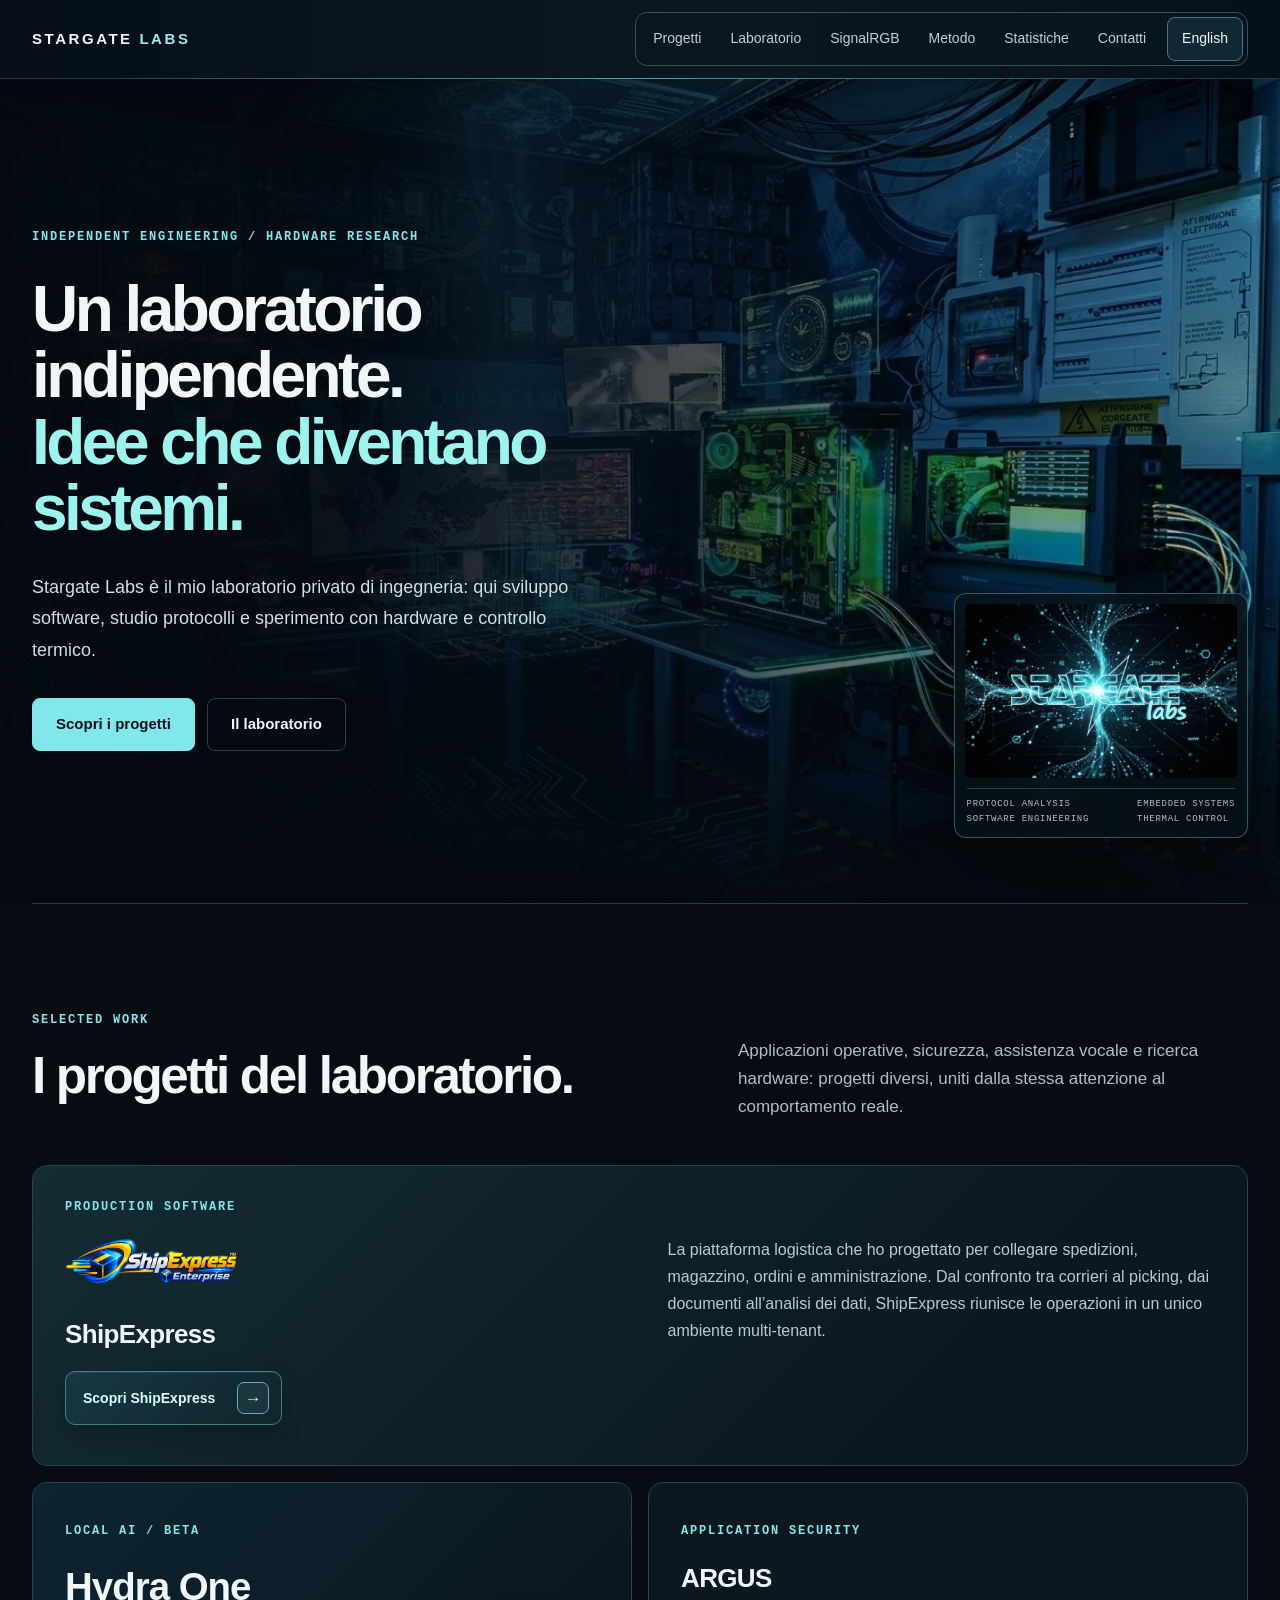
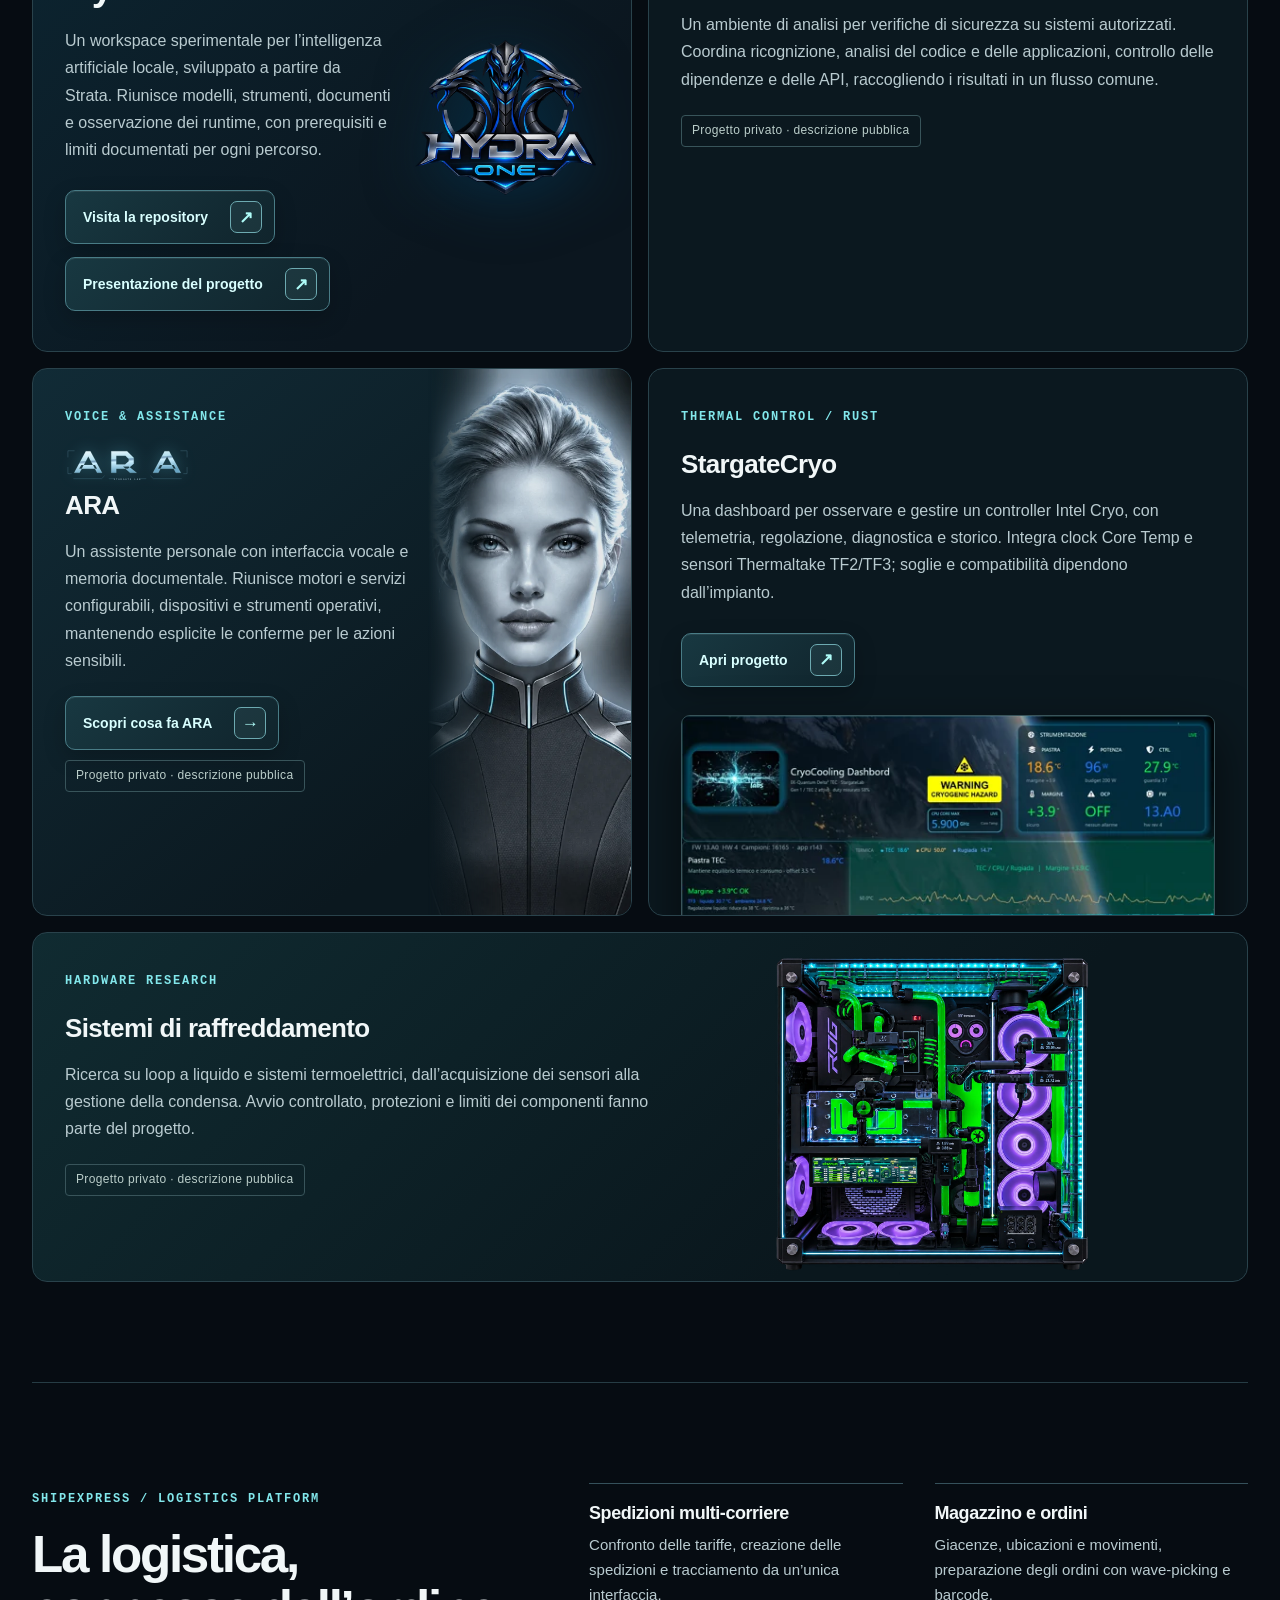
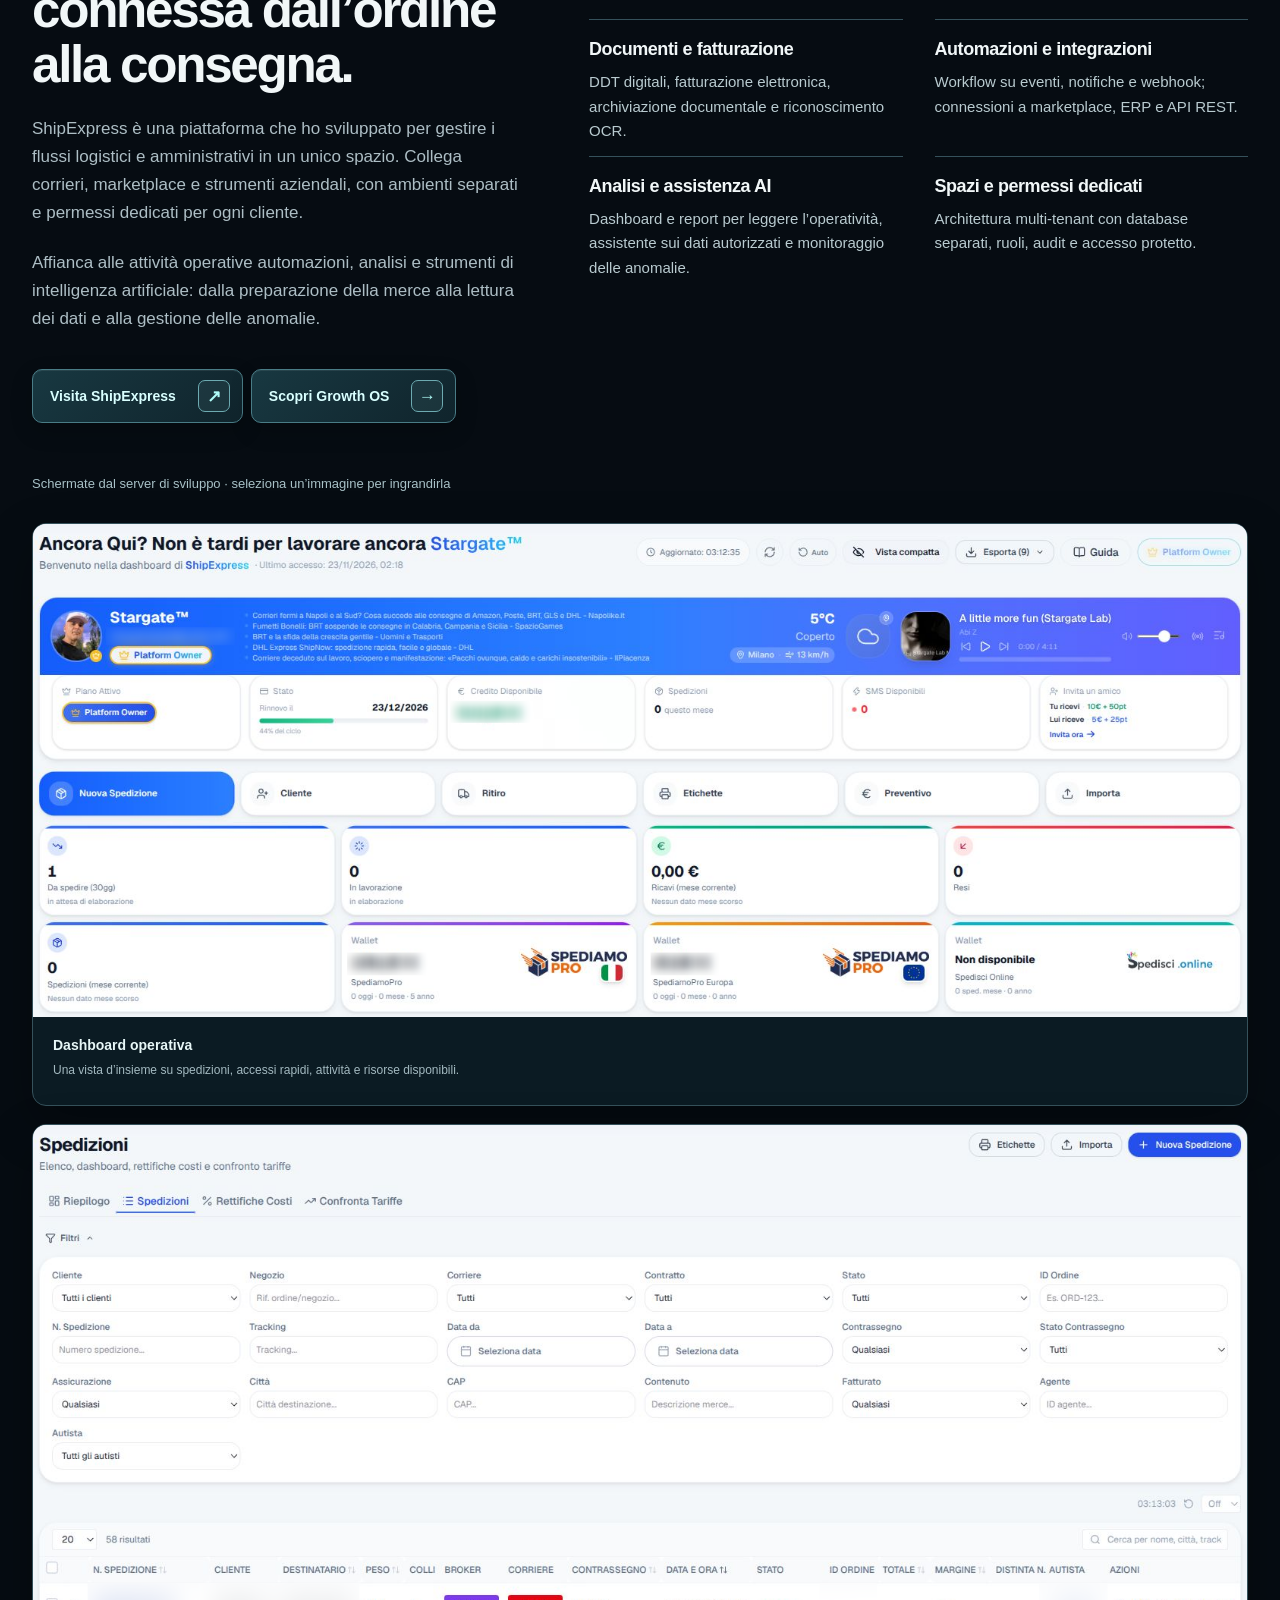
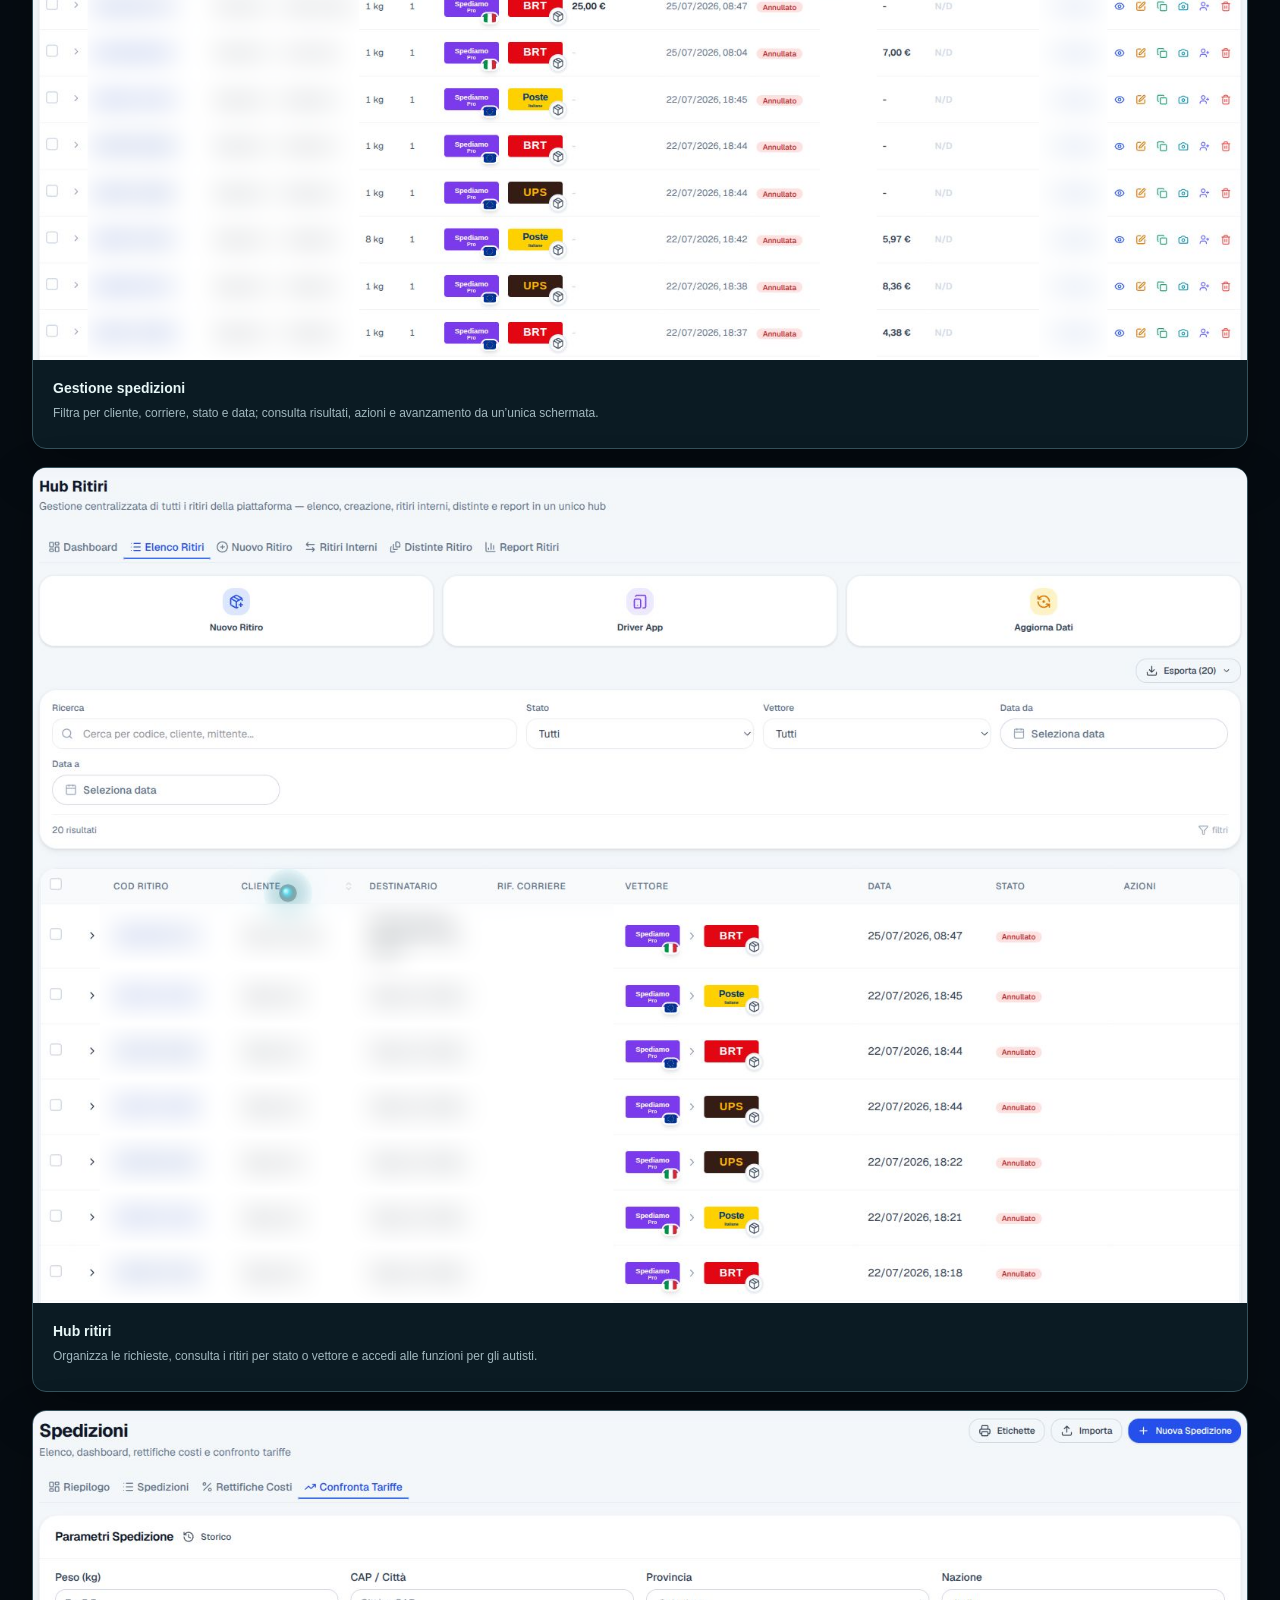
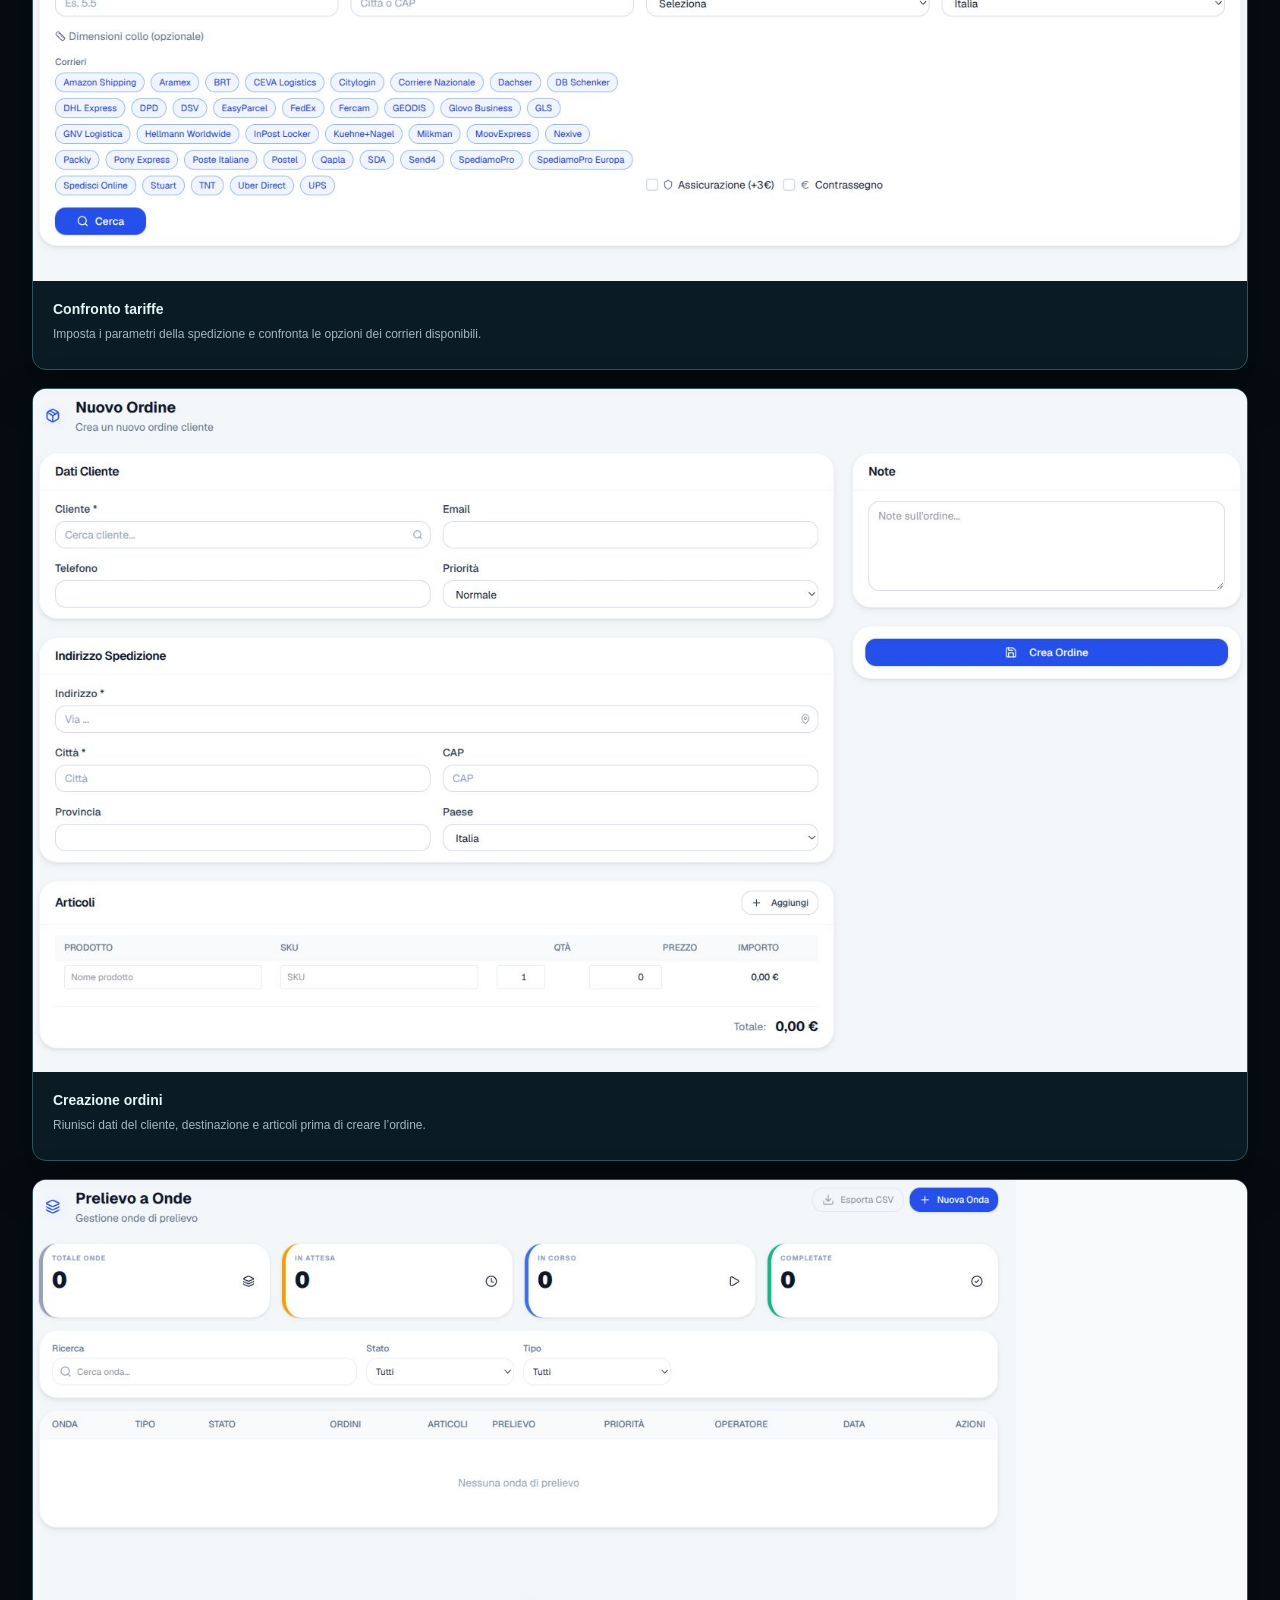
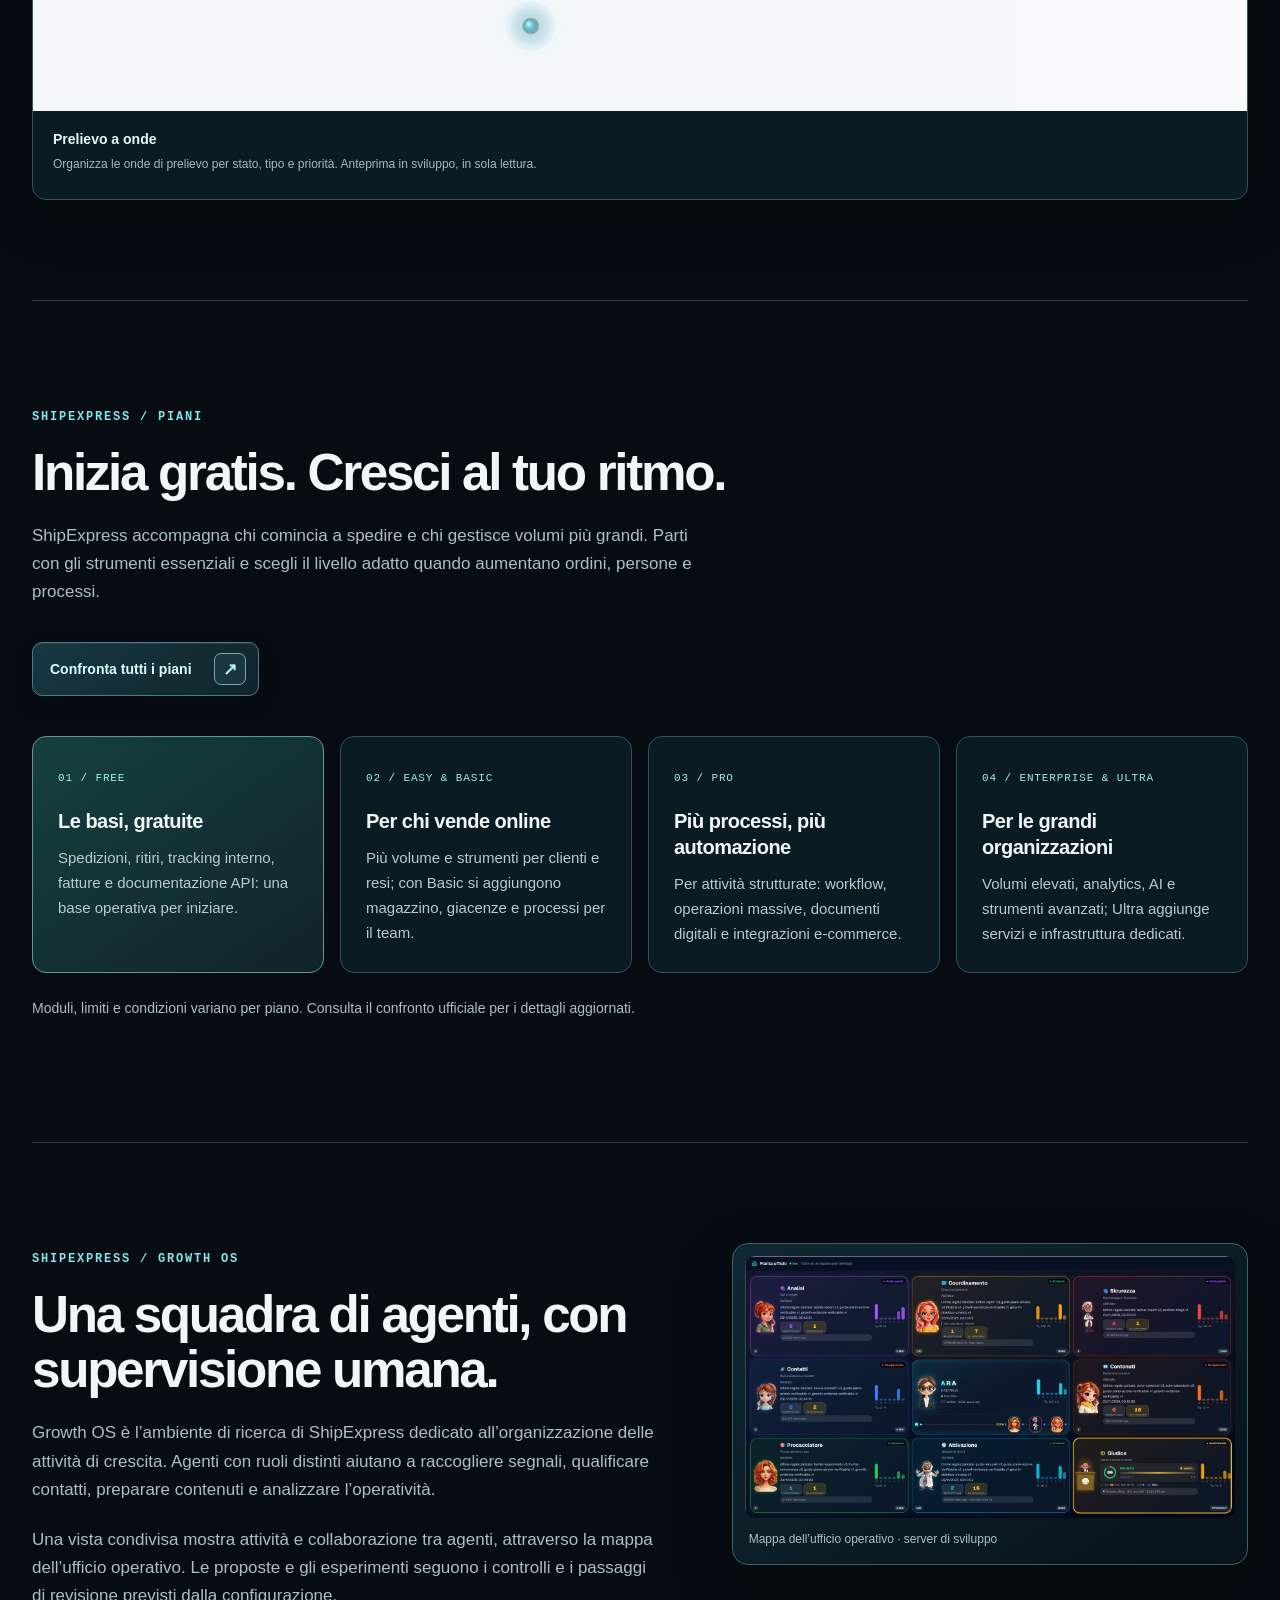
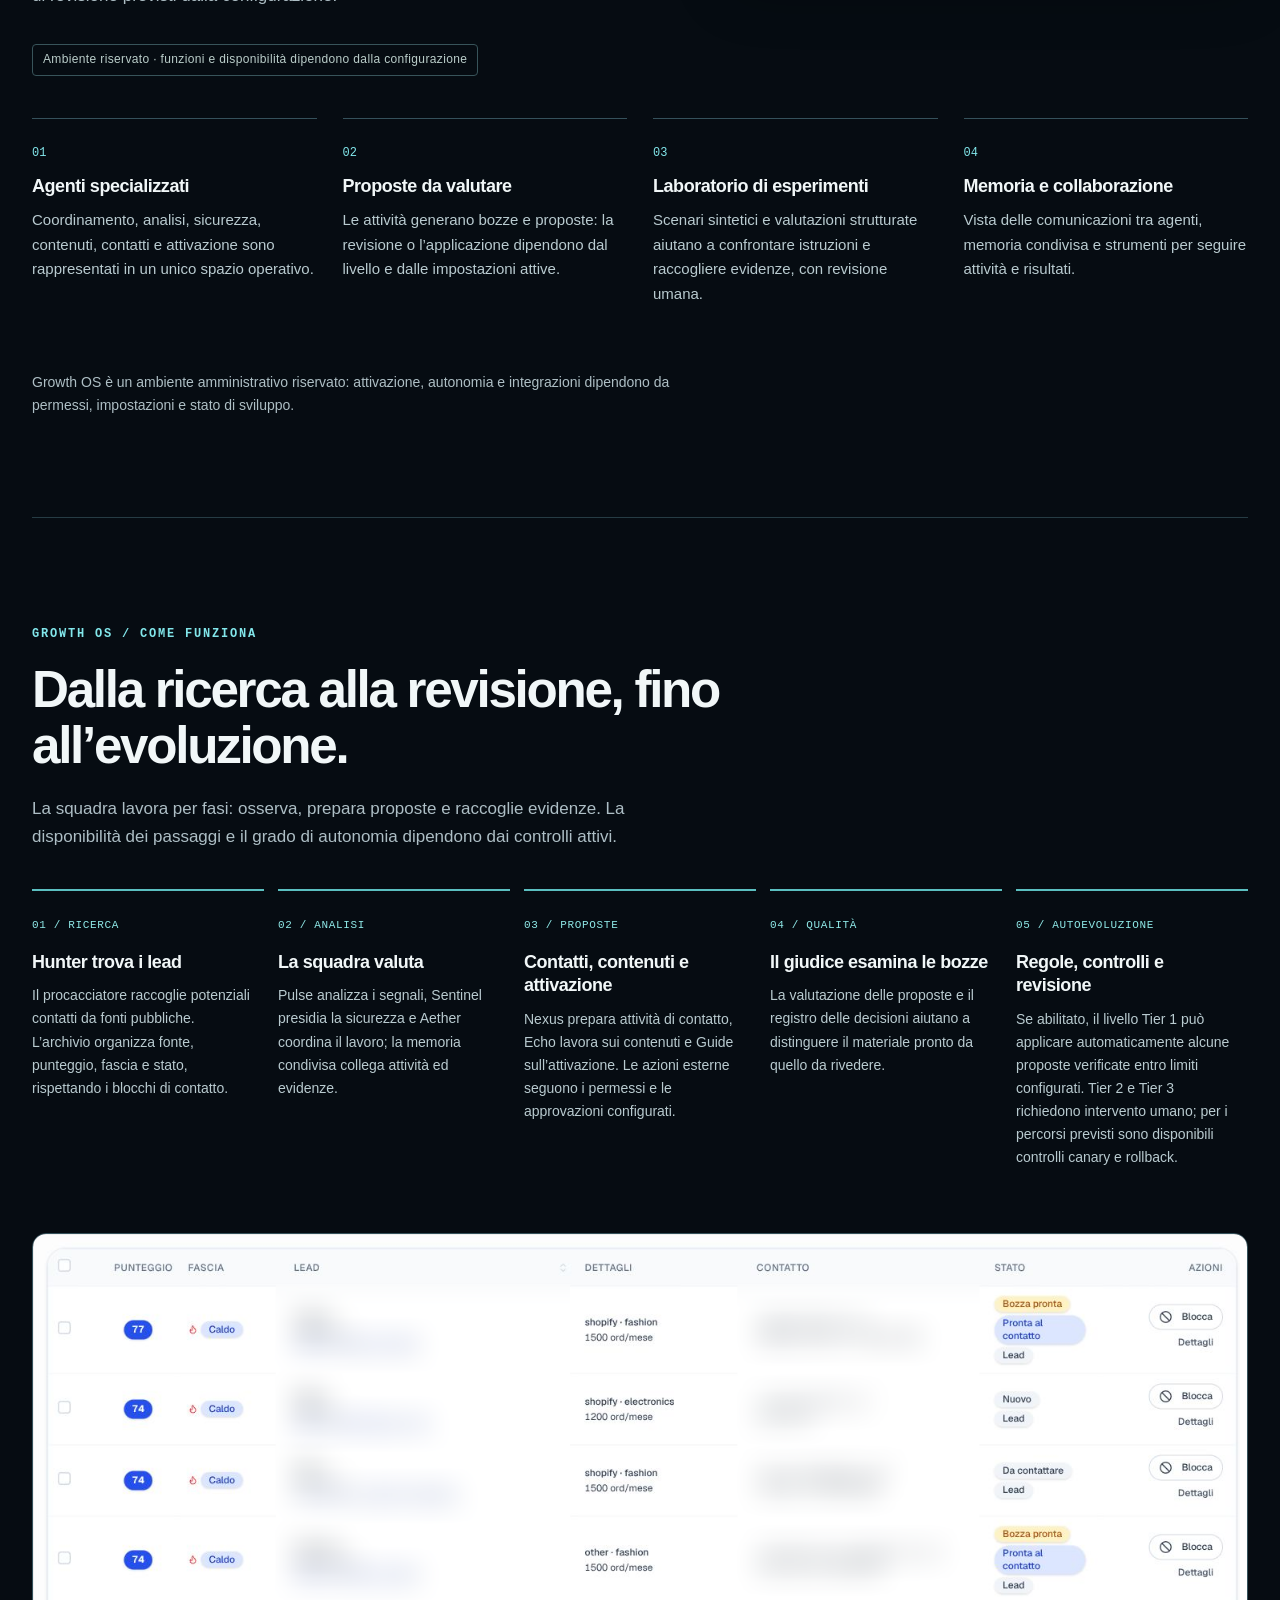
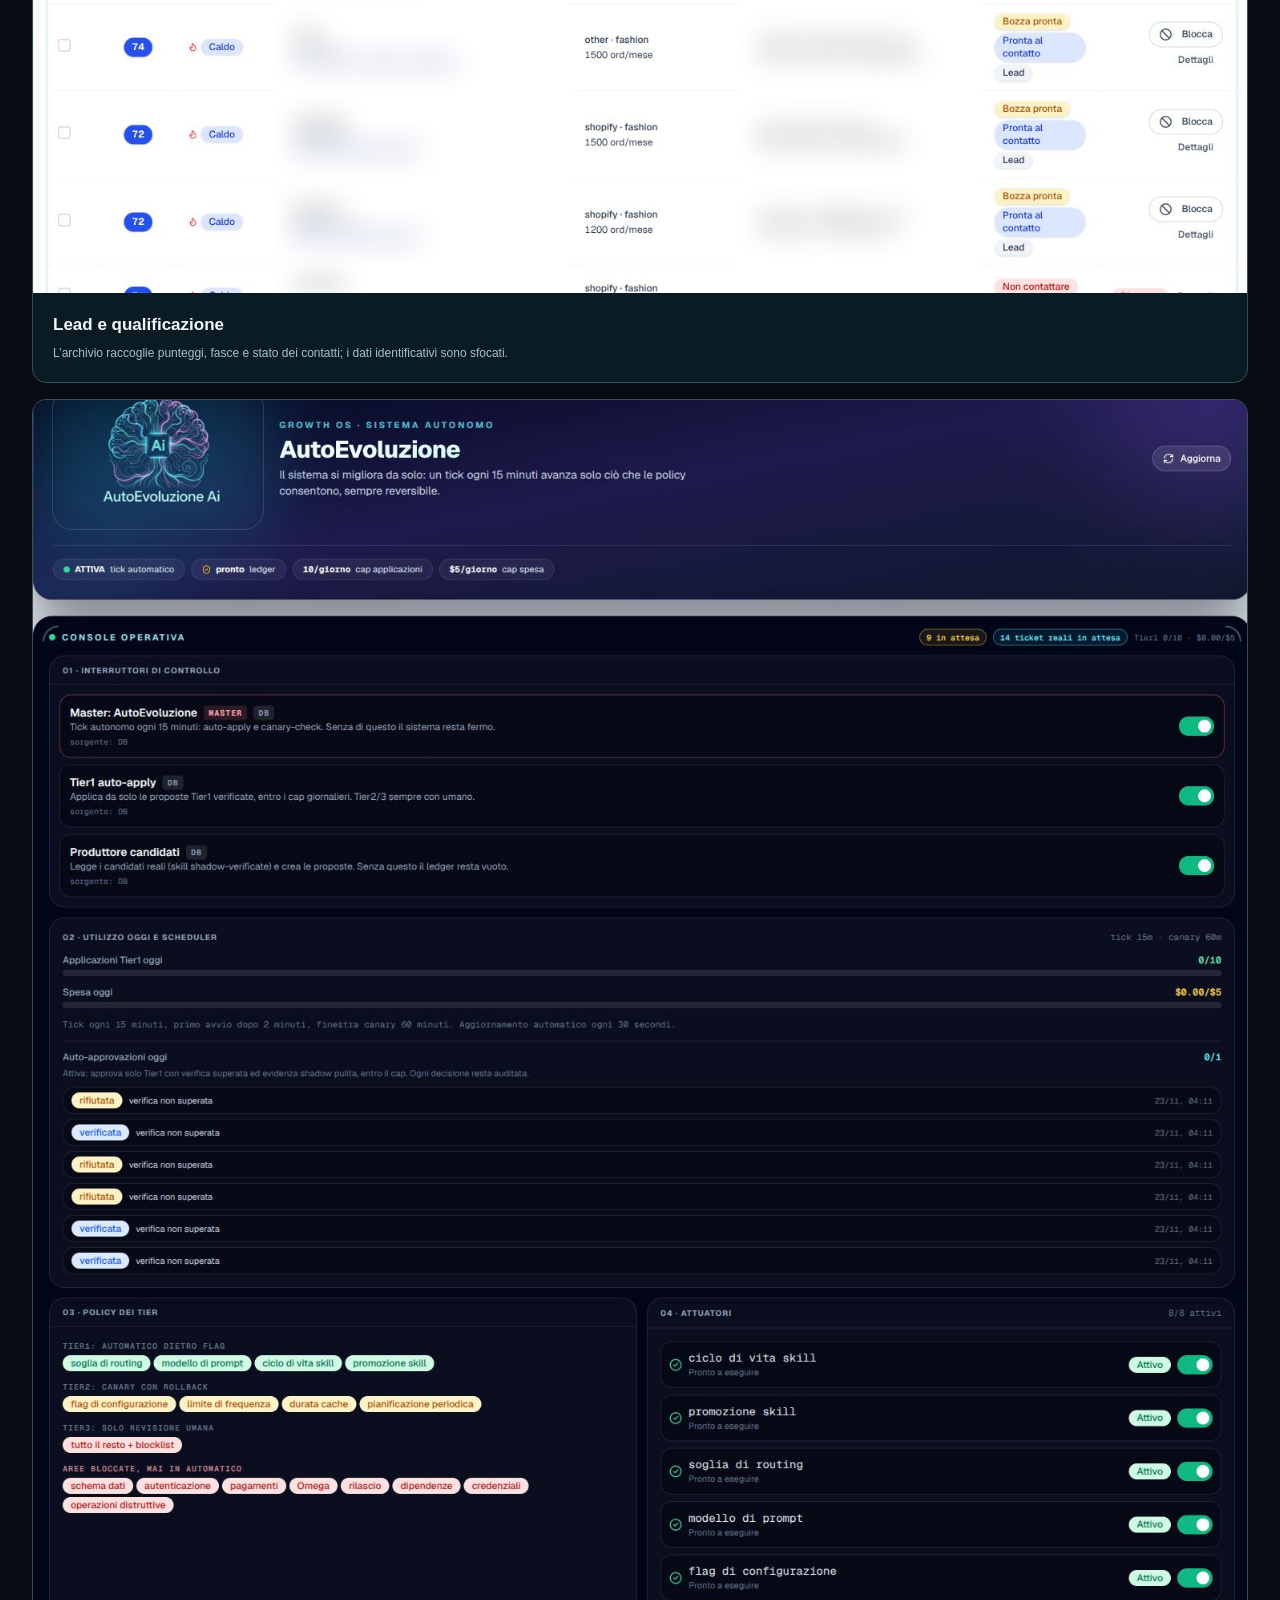
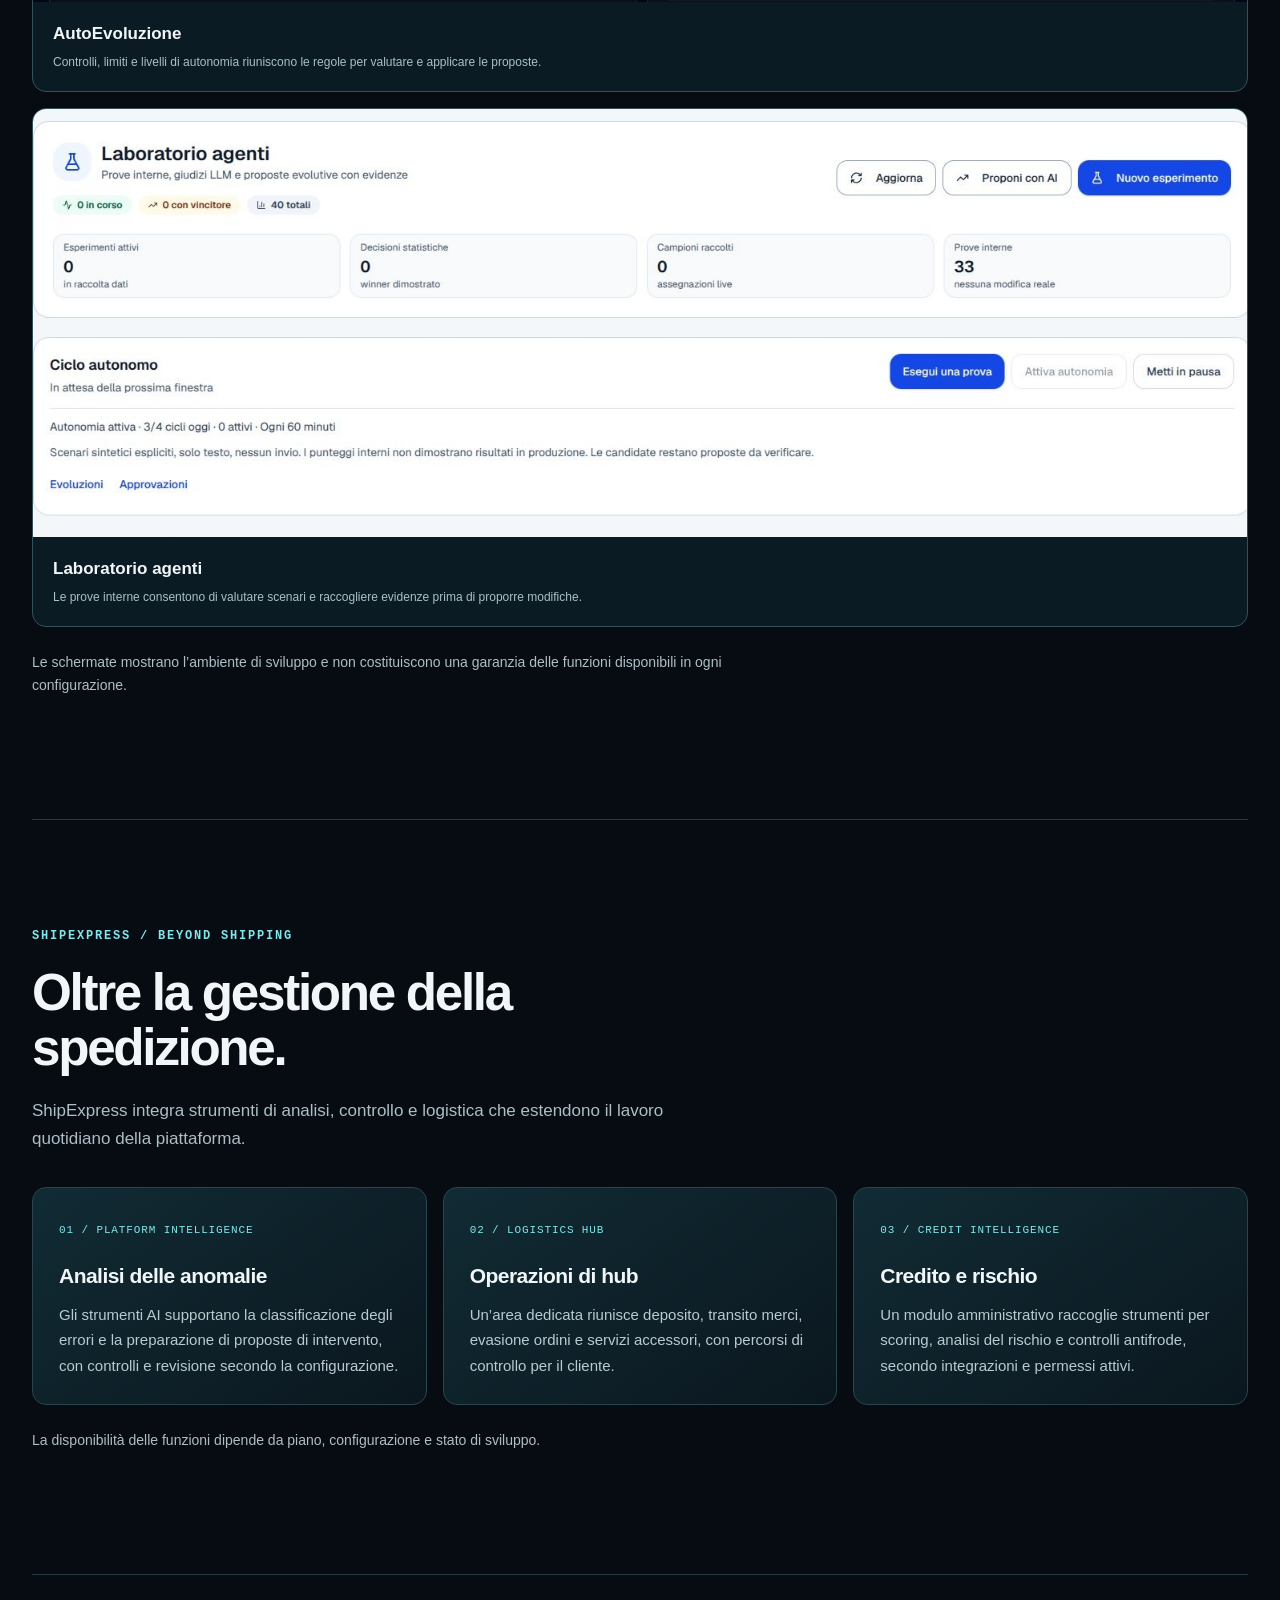
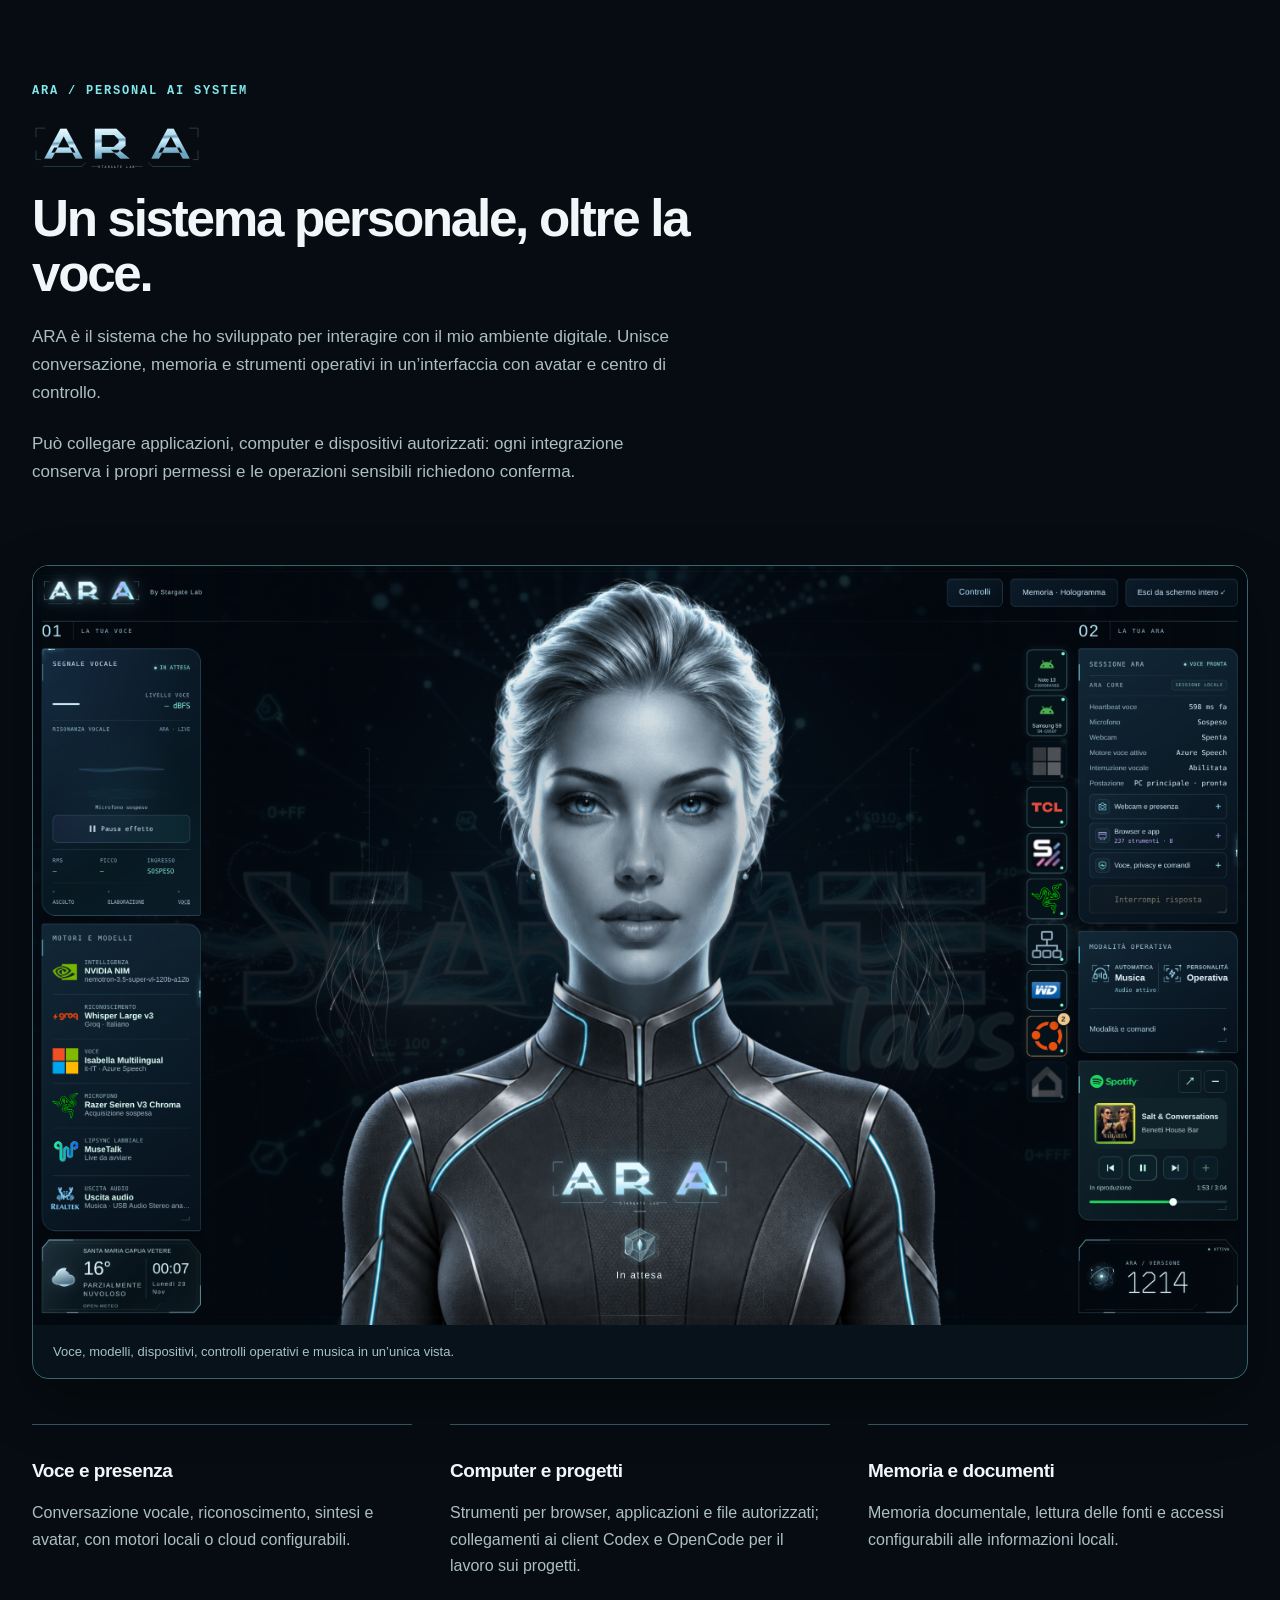
==== commit 93efd606: "Remove project list from introduction" ====
--- a/index.html
+++ b/index.html
@@ -1,6 +1,6 @@
 <!doctype html><html lang="it" data-type="software"><head><meta charset="utf-8"><meta name="viewport" content="width=device-width, initial-scale=1"><meta name="description" content="Stargate Labs — software engineering, hardware interoperability, security research and thermal control."><title>Stargate Labs — Software &amp; Hardware Engineering</title><link rel="icon" href="assets/favicon.png"><link rel="alternate" hreflang="it" href="index.html"><link rel="alternate" hreflang="en" href="index-en.html"><style>
 :root{--bg:#050b10;--panel:#0b1821;--panel2:#0e202a;--ink:#eaf5f8;--muted:#a2bbc6;--line:#2c4652;--cyan:#7fe8f5;--green:#b3f67c;--radius:22px;--max:1180px}*{box-sizing:border-box}html{scroll-behavior:smooth;scroll-padding-top:100px}body{margin:0;background:var(--bg);color:var(--ink);font:17px/1.7 'Segoe UI',Arial,sans-serif}body:before{content:'';position:absolute;inset:0 0 auto;height:900px;z-index:-1;background:radial-gradient(ellipse at 80% 10%,#123e4a88,transparent 60%)}a{color:var(--cyan);text-decoration:none}a:hover{text-decoration:underline}a:focus-visible{outline:3px solid var(--green);outline-offset:5px;border-radius:4px}img{max-width:100%;height:auto}.wrap{width:min(var(--max),calc(100% - 48px));margin:auto}.skip{position:absolute;top:-80px;background:var(--ink);color:var(--bg);padding:12px;z-index:9}.skip:focus{top:0}header{border-bottom:1px solid var(--line);background:#050b10ee;position:sticky;top:0;z-index:3}.nav{display:flex;align-items:center;justify-content:space-between;gap:24px;min-height:80px}.brand{font-size:16px;letter-spacing:.15em;font-weight:700;color:var(--ink)}nav{display:flex;gap:24px;flex-wrap:wrap;align-items:center}nav a{font-size:14px;min-height:44px;display:inline-flex;align-items:center;color:var(--muted)}.lang{border:1px solid var(--line);padding:0 14px;border-radius:100px}.hero{display:grid;grid-template-columns:1.15fr .85fr;align-items:center;gap:48px;padding:88px 0 72px}.eyebrow{font:12px/1.6 Consolas,monospace;letter-spacing:.12em;text-transform:uppercase;color:var(--cyan)}h1{font-size:clamp(40px,4.7vw,66px);line-height:1.09;letter-spacing:-.045em;margin:22px 0 28px;max-width:760px}h2{font-size:clamp(29px,3vw,42px);line-height:1.2;letter-spacing:-.025em;margin:12px 0 20px}h3{font-size:23px;line-height:1.3;margin:16px 0}p{color:var(--muted);margin:0 0 22px;max-width:72ch}.hero-art{border:1px solid var(--line);border-radius:30px;padding:30px 22px;background:linear-gradient(145deg,#122b36,#050b10);position:relative}.hero-art img{display:block;object-fit:contain;width:100%}.art-caption{display:flex;justify-content:space-between;gap:12px;border-top:1px solid var(--line);padding-top:20px;margin-top:24px;font:11px/1.6 Consolas,monospace;letter-spacing:.08em;color:var(--muted)}.buttons{display:flex;flex-wrap:wrap;gap:12px;margin-top:30px}.button{padding:13px 21px;background:var(--cyan);color:#07131a;font-size:15px;font-weight:700;border:1px solid var(--cyan);border-radius:12px;min-height:48px}.button.secondary{background:transparent;color:var(--ink);border-color:var(--line)}.button:hover{text-decoration:none;filter:brightness(1.1)}.section{padding:64px 0;border-top:1px solid var(--line)}.section-top{display:flex;justify-content:space-between;gap:32px;align-items:end;margin-bottom:32px}.section-top p{max-width:570px}.suite{display:grid;grid-template-columns:repeat(3,minmax(0,1fr));gap:18px}.integration,.project{padding:28px;border:1px solid var(--line);border-radius:var(--radius);background:var(--panel);min-width:0}.integration{background:linear-gradient(145deg,#102933,#0a1720)}.integration p,.project p{font-size:16px}.actions{display:flex;gap:20px;flex-wrap:wrap;padding-top:8px;font-size:14px}.actions a,.text-link{display:inline-flex;align-items:center;min-height:44px}.projects{display:grid;grid-template-columns:repeat(2,minmax(0,1fr));gap:18px}.private{font-size:13px;color:var(--muted)}.method{display:grid;grid-template-columns:repeat(3,minmax(0,1fr));gap:32px}.method p{font-size:16px}.step{color:var(--green);font:24px Consolas,monospace}.stack{display:flex;flex-wrap:wrap;gap:10px}.stack span{border:1px solid var(--line);border-radius:10px;padding:10px 15px;font:14px Consolas,monospace;color:var(--muted)}.contact{display:flex;justify-content:space-between;gap:40px;align-items:center}.note{font-size:14px;margin-top:24px;max-width:90ch}footer{padding:34px 0;border-top:1px solid var(--line)}.foot{display:flex;justify-content:space-between;gap:24px;font-size:13px;color:var(--muted)}.brand-logos{display:flex;align-items:center;gap:30px;margin-bottom:26px}.brand-logos img{width:auto;height:30px;max-width:145px;object-fit:contain}.brand-logos .ship{height:45px;max-width:200px}@media(max-width:900px){.hero{grid-template-columns:1fr;padding-top:56px;gap:36px}.hero-art{max-width:560px}.suite,.method{grid-template-columns:1fr}.section-top,.contact{display:block}.nav{align-items:flex-start;padding:18px 0;flex-direction:column;gap:8px}nav{gap:18px}}@media(max-width:600px){.wrap{width:calc(100% - 32px)}.projects{grid-template-columns:1fr}.hero{padding:44px 0}.section{padding:44px 0}.integration,.project{padding:23px}.foot{flex-direction:column}nav{gap:14px}h1{font-size:40px}}@media(prefers-reduced-motion:reduce){html{scroll-behavior:auto}}
 .tech-logos{display:flex;flex-wrap:wrap;gap:22px;align-items:center;margin:25px 0}.tech-logos img{width:36px;height:36px;object-fit:contain}.project-brand{height:46px;width:auto;max-width:220px;object-fit:contain;margin:14px 0}@media(max-width:600px){.nav{position:relative}.lang{position:absolute;right:0;top:16px}.brand{font-size:14px;letter-spacing:.12em}}
-.hero-art>img{border-radius:18px}.project-brand{border-radius:10px}.brand-logos img,.tech-logos img{border-radius:0}.stats-grid{display:grid;grid-template-columns:repeat(4,minmax(0,1fr));gap:16px;margin:28px 0}.stat-card{border:1px solid var(--line);border-radius:18px;padding:24px;background:linear-gradient(145deg,#102632,#09151d)}.stat-label{display:block;font:12px/1.6 Consolas,monospace;letter-spacing:.07em;color:var(--muted)}.stat-value{display:block;color:var(--cyan);font-size:38px;line-height:1.4;font-weight:650;margin-top:10px}.stats-meta{display:flex;gap:18px;flex-wrap:wrap;align-items:center}.stats-meta img{max-width:100%;height:auto}.repo-stats{overflow-x:auto;border:1px solid var(--line);border-radius:16px;margin:24px 0}.repo-stats table{border-collapse:collapse;width:100%;min-width:540px}.repo-stats th,.repo-stats td{padding:16px;text-align:left;border-bottom:1px solid var(--line);font-size:14px}.repo-stats th{color:var(--muted);font-weight:500}.repo-stats td{color:var(--ink)}.stats-disclosure{border:1px solid var(--line);border-radius:16px;padding:20px;margin:22px 0}.stats-disclosure summary{cursor:pointer;min-height:44px;display:flex;align-items:center;color:var(--cyan)}.stats-widgets{display:flex;gap:18px;flex-wrap:wrap}.stats-widgets img{max-width:100%;border-radius:14px}.stats-clock{font-family:Consolas,monospace;color:var(--muted);font-size:13px}@media(max-width:700px){.stats-grid{grid-template-columns:repeat(2,minmax(0,1fr))}.stat-card{padding:20px}.stat-value{font-size:32px}}</style><meta name="page-type" content="software"><meta name="site-kind" content="software"><link rel="stylesheet" href="assets/refinement.css?v=20261123-11"></head><body><a class="skip" href="#main">Vai al contenuto</a><header><div class="wrap nav"><a class="brand" href="#" aria-label="Stargate Labs"><span>STARGATE <b>LABS</b></span></a><nav aria-label="Navigazione principale"><a href="#projects">Progetti</a><a href="#lab">Laboratorio</a><a href="#signalrgb">SignalRGB</a><a href="#method">Metodo</a><a href="#statistics">Statistiche</a><a href="#contact">Contatti</a><a class="lang" href="index-en.html" hreflang="en">English</a></nav></div></header><main id="main" class="wrap"><section class="hero" data-enter><div class="hero-copy"><span class="eyebrow">INDEPENDENT ENGINEERING / HARDWARE RESEARCH</span><h1>Un laboratorio indipendente.<br><em>Idee che diventano sistemi.</em></h1><p>Stargate Labs è il mio laboratorio privato di ingegneria: qui sviluppo software, studio protocolli e sperimento con hardware e controllo termico. Tra i progetti ci sono ShipExpress, ARA, Hydra One e StargateCryo.</p><div class="buttons"><a class="button" href="#projects">Scopri i progetti</a><a class="button secondary" href="#lab">Il laboratorio</a></div></div><div class="hero-art"><img src="assets/logo.png" alt="Stargate Labs" width="1400" height="894"><div class="art-caption"><span>PROTOCOL ANALYSIS<br>SOFTWARE ENGINEERING</span><span>EMBEDDED SYSTEMS<br>THERMAL CONTROL</span></div></div></section><section class="section" id="projects"><div class="section-top"><div><span class="eyebrow">SELECTED WORK</span><h2>I progetti del laboratorio.</h2></div><p>Applicazioni operative, sicurezza, assistenza vocale e ricerca hardware: progetti diversi, uniti dalla stessa attenzione al comportamento reale.</p></div><div class="projects"><article class="project"><span class="eyebrow">Production software</span><img class="project-brand" src="assets/shipexpress-logo.png" alt="ShipExpress"><h3>ShipExpress</h3><p>La piattaforma logistica che ho progettato per collegare spedizioni, magazzino, ordini e amministrazione. Dal confronto tra corrieri al picking, dai documenti all’analisi dei dati, ShipExpress riunisce le operazioni in un unico ambiente multi-tenant.</p><a class="text-link" href="#shipexpress">Scopri ShipExpress</a></article><article class="project project-hydra"><div class="project-body"><span class="eyebrow">LOCAL AI / BETA</span><h3>Hydra One</h3><p>Un workspace sperimentale per l’intelligenza artificiale locale, sviluppato a partire da Strata. Riunisce modelli, strumenti, documenti e osservazione dei runtime, con prerequisiti e limiti documentati per ogni percorso.</p><a class="text-link" href="https://github.com/StargateLabs/Hydra-One">Visita la repository</a><a class="text-link" href="https://stargatelabs.github.io/Hydra-One/">Presentazione del progetto</a></div><img class="hydra-brand" src="assets/hydra-one.webp" alt="Logo Hydra One" loading="lazy" width="640" height="640"></article><article class="project"><span class="eyebrow">Application security</span><h3>ARGUS</h3><p>Un ambiente di analisi per verifiche di sicurezza su sistemi autorizzati. Coordina ricognizione, analisi del codice e delle applicazioni, controllo delle dipendenze e delle API, raccogliendo i risultati in un flusso comune.</p><span class="private">Progetto privato · descrizione pubblica</span></article><article class="project project-ara"><span class="eyebrow">VOICE &amp; ASSISTANCE</span><img class="ara-wordmark" src="assets/ara-wordmark.svg" alt="Logo ARA" width="300" height="84" loading="lazy"><h3>ARA</h3><p>Un assistente personale con interfaccia vocale e memoria documentale. Riunisce motori e servizi configurabili, dispositivi e strumenti operativi, mantenendo esplicite le conferme per le azioni sensibili.</p><a class="text-link" href="#ara">Scopri cosa fa ARA</a><span class="private">Progetto privato · descrizione pubblica</span><img class="ara-portrait" src="assets/ara-portrait.webp" alt="Ritratto dell’assistente ARA" width="640" height="960" loading="lazy"></article><article class="project project-cryo"><span class="eyebrow">THERMAL CONTROL / RUST</span><h3>StargateCryo</h3><p>Una dashboard per osservare e gestire un controller Intel Cryo, con telemetria, regolazione, diagnostica e storico. Integra clock Core Temp e sensori Thermaltake TF2/TF3; soglie e compatibilità dipendono dall’impianto.</p><a class="text-link" href="https://github.com/StargateLabs/dashboard-for-intel-cryo-cooling-technology">Apri progetto</a><img class="cryo-preview" src="assets/cryocooling-dashboard.webp" alt="Schermata della dashboard StargateCryo per Windows" width="563" height="1000" loading="lazy"></article><article class="project project-cooling" id="cooling"><span class="eyebrow">HARDWARE RESEARCH</span><h3>Sistemi di raffreddamento</h3><p>Ricerca su loop a liquido e sistemi termoelettrici, dall’acquisizione dei sensori alla gestione della condensa. Avvio controllato, protezioni e limiti dei componenti fanno parte del progetto.</p><span class="private">Progetto privato · descrizione pubblica</span><img class="cooling-workstation" src="assets/windows-workstation.webp" alt="Workstation Windows del laboratorio mostrata nel centro di controllo ARA" width="1254" height="1254" loading="lazy"></article></div></section><section class="section ship-section" id="shipexpress"><div class="ship-intro"><span class="eyebrow">SHIPEXPRESS / LOGISTICS PLATFORM</span><h2>La logistica, connessa dall’ordine alla consegna.</h2><p>ShipExpress è una piattaforma che ho sviluppato per gestire i flussi logistici e amministrativi in un unico spazio. Collega corrieri, marketplace e strumenti aziendali, con ambienti separati e permessi dedicati per ogni cliente.</p><p>Affianca alle attività operative automazioni, analisi e strumenti di intelligenza artificiale: dalla preparazione della merce alla lettura dei dati e alla gestione delle anomalie.</p><a class="text-link" href="https://shipexpress.it">Visita ShipExpress</a><a class="text-link" href="#growth-os">Scopri Growth OS</a></div><div class="ship-capabilities"><article><h3>Spedizioni multi-corriere</h3><p>Confronto delle tariffe, creazione delle spedizioni e tracciamento da un’unica interfaccia.</p></article><article><h3>Magazzino e ordini</h3><p>Giacenze, ubicazioni e movimenti, preparazione degli ordini con wave-picking e barcode.</p></article><article><h3>Documenti e fatturazione</h3><p>DDT digitali, fatturazione elettronica, archiviazione documentale e riconoscimento OCR.</p></article><article><h3>Automazioni e integrazioni</h3><p>Workflow su eventi, notifiche e webhook; connessioni a marketplace, ERP e API REST.</p></article><article><h3>Analisi e assistenza AI</h3><p>Dashboard e report per leggere l’operatività, assistente sui dati autorizzati e monitoraggio delle anomalie.</p></article><article><h3>Spazi e permessi dedicati</h3><p>Architettura multi-tenant con database separati, ruoli, audit e accesso protetto.</p></article></div><p class="ship-gallery-label">Schermate dal server di sviluppo · seleziona un’immagine per ingrandirla</p><div class="ship-gallery"><figure><a href="assets/shipexpress-dashboard-new.png" target="_blank" rel="noopener" aria-label="Ingrandisci la schermata: Dashboard operativa"><img src="assets/shipexpress-dashboard-new.png" alt="Dashboard operativa — ShipExpress" width="1600" height="650" loading="lazy"></a><figcaption><strong>Dashboard operativa</strong><span>Una vista d’insieme su spedizioni, accessi rapidi, attività e risorse disponibili.</span></figcaption></figure><figure><a href="assets/shipexpress-spedizioni-new.png" target="_blank" rel="noopener" aria-label="Ingrandisci la schermata: Gestione spedizioni"><img src="assets/shipexpress-spedizioni-new.png" alt="Gestione spedizioni — ShipExpress" width="1600" height="1100" loading="lazy"></a><figcaption><strong>Gestione spedizioni</strong><span>Filtra per cliente, corriere, stato e data; consulta risultati, azioni e avanzamento da un’unica schermata.</span></figcaption></figure><figure><a href="assets/shipexpress-ritiri-new.png" target="_blank" rel="noopener" aria-label="Ingrandisci la schermata: Hub ritiri"><img src="assets/shipexpress-ritiri-new.png" alt="Hub ritiri — ShipExpress" width="1600" height="1100" loading="lazy"></a><figcaption><strong>Hub ritiri</strong><span>Organizza le richieste, consulta i ritiri per stato o vettore e accedi alle funzioni per gli autisti.</span></figcaption></figure><figure><a href="assets/shipexpress-rate-new.jpg" target="_blank" rel="noopener" aria-label="Ingrandisci la schermata: Confronto tariffe"><img src="assets/shipexpress-rate-new.jpg" alt="Confronto tariffe — ShipExpress" width="1600" height="620" loading="lazy"></a><figcaption><strong>Confronto tariffe</strong><span>Imposta i parametri della spedizione e confronta le opzioni dei corrieri disponibili.</span></figcaption></figure><figure><a href="assets/shipexpress-orders-new.jpg" target="_blank" rel="noopener" aria-label="Ingrandisci la schermata: Creazione ordini"><img src="assets/shipexpress-orders-new.jpg" alt="Creazione ordini — ShipExpress" width="1600" height="900" loading="lazy"></a><figcaption><strong>Creazione ordini</strong><span>Riunisci dati del cliente, destinazione e articoli prima di creare l’ordine.</span></figcaption></figure><figure><a href="assets/shipexpress-wave-new.jpg" target="_blank" rel="noopener" aria-label="Ingrandisci la schermata: Prelievo a onde"><img src="assets/shipexpress-wave-new.jpg" alt="Prelievo a onde — ShipExpress" width="1600" height="700" loading="lazy"></a><figcaption><strong>Prelievo a onde</strong><span>Organizza le onde di prelievo per stato, tipo e priorità. Anteprima in sviluppo, in sola lettura.</span></figcaption></figure></div></section><section class="section plans-section" id="piani-shipexpress"><div class="plans-intro"><span class="eyebrow">SHIPEXPRESS / PIANI</span><h2>Inizia gratis. Cresci al tuo ritmo.</h2><p>ShipExpress accompagna chi comincia a spedire e chi gestisce volumi più grandi. Parti con gli strumenti essenziali e scegli il livello adatto quando aumentano ordini, persone e processi.</p><a class="text-link" href="https://shipexpress.it/prezzi">Confronta tutti i piani</a></div><div class="plans-grid"><article><span>01 / FREE</span><h3>Le basi, gratuite</h3><p>Spedizioni, ritiri, tracking interno, fatture e documentazione API: una base operativa per iniziare.</p></article><article><span>02 / EASY &amp; BASIC</span><h3>Per chi vende online</h3><p>Più volume e strumenti per clienti e resi; con Basic si aggiungono magazzino, giacenze e processi per il team.</p></article><article><span>03 / PRO</span><h3>Più processi, più automazione</h3><p>Per attività strutturate: workflow, operazioni massive, documenti digitali e integrazioni e-commerce.</p></article><article><span>04 / ENTERPRISE &amp; ULTRA</span><h3>Per le grandi organizzazioni</h3><p>Volumi elevati, analytics, AI e strumenti avanzati; Ultra aggiunge servizi e infrastruttura dedicati.</p></article></div><p class="note">Moduli, limiti e condizioni variano per piano. Consulta il confronto ufficiale per i dettagli aggiornati.</p></section><section class="section growth-section" id="growth-os"><div class="growth-copy"><span class="eyebrow">SHIPEXPRESS / GROWTH OS</span><h2>Una squadra di agenti, con supervisione umana.</h2><p>Growth OS è l’ambiente di ricerca di ShipExpress dedicato all’organizzazione delle attività di crescita. Agenti con ruoli distinti aiutano a raccogliere segnali, qualificare contatti, preparare contenuti e analizzare l’operatività.</p><p>Una vista condivisa mostra attività e collaborazione tra agenti, attraverso la mappa dell’ufficio operativo. Le proposte e gli esperimenti seguono i controlli e i passaggi di revisione previsti dalla configurazione.</p><span class="private">Ambiente riservato · funzioni e disponibilità dipendono dalla configurazione</span></div><figure class="growth-visual"><a href="assets/shipexpress-office-new.jpg" target="_blank" rel="noopener" aria-label="Ingrandisci la schermata dell’ufficio operativo Growth OS"><img src="assets/shipexpress-office-new.jpg" alt="Mappa dell’ufficio operativo e degli agenti Growth OS" width="1515" height="810" loading="lazy"></a><figcaption>Mappa dell’ufficio operativo · server di sviluppo</figcaption></figure><div class="growth-features"><article><span>01</span><h3>Agenti specializzati</h3><p>Coordinamento, analisi, sicurezza, contenuti, contatti e attivazione sono rappresentati in un unico spazio operativo.</p></article><article><span>02</span><h3>Proposte da valutare</h3><p>Le attività generano bozze e proposte: la revisione o l’applicazione dipendono dal livello e dalle impostazioni attive.</p></article><article><span>03</span><h3>Laboratorio di esperimenti</h3><p>Scenari sintetici e valutazioni strutturate aiutano a confrontare istruzioni e raccogliere evidenze, con revisione umana.</p></article><article><span>04</span><h3>Memoria e collaborazione</h3><p>Vista delle comunicazioni tra agenti, memoria condivisa e strumenti per seguire attività e risultati.</p></article></div><p class="note growth-note">Growth OS è un ambiente amministrativo riservato: attivazione, autonomia e integrazioni dipendono da permessi, impostazioni e stato di sviluppo.</p></section><section class="section growth-workflow" id="growth-workflow"><div class="workflow-intro"><span class="eyebrow">GROWTH OS / COME FUNZIONA</span><h2>Dalla ricerca alla revisione, fino all’evoluzione.</h2><p>La squadra lavora per fasi: osserva, prepara proposte e raccoglie evidenze. La disponibilità dei passaggi e il grado di autonomia dipendono dai controlli attivi.</p></div><div class="workflow-steps"><article><span>01 / RICERCA</span><h3>Hunter trova i lead</h3><p>Il procacciatore raccoglie potenziali contatti da fonti pubbliche. L’archivio organizza fonte, punteggio, fascia e stato, rispettando i blocchi di contatto.</p></article><article><span>02 / ANALISI</span><h3>La squadra valuta</h3><p>Pulse analizza i segnali, Sentinel presidia la sicurezza e Aether coordina il lavoro; la memoria condivisa collega attività ed evidenze.</p></article><article><span>03 / PROPOSTE</span><h3>Contatti, contenuti e attivazione</h3><p>Nexus prepara attività di contatto, Echo lavora sui contenuti e Guide sull’attivazione. Le azioni esterne seguono i permessi e le approvazioni configurati.</p></article><article><span>04 / QUALITÀ</span><h3>Il giudice esamina le bozze</h3><p>La valutazione delle proposte e il registro delle decisioni aiutano a distinguere il materiale pronto da quello da rivedere.</p></article><article><span>05 / AUTOEVOLUZIONE</span><h3>Regole, controlli e revisione</h3><p>Se abilitato, il livello Tier 1 può applicare automaticamente alcune proposte verificate entro limiti configurati. Tier 2 e Tier 3 richiedono intervento umano; per i percorsi previsti sono disponibili controlli canary e rollback.</p></article></div><div class="growth-evidence"><figure><a href="assets/shipexpress-leads-new.png" target="_blank" rel="noopener" aria-label="Ingrandisci la schermata: Lead e qualificazione"><img src="assets/shipexpress-leads-new.png" alt="Lead e qualificazione — ShipExpress" width="1515" height="822" loading="lazy"></a><figcaption><strong>Lead e qualificazione</strong><span>L’archivio raccoglie punteggi, fasce e stato dei contatti; i dati identificativi sono sfocati.</span></figcaption></figure><figure><a href="assets/shipexpress-evolution-new.jpg" target="_blank" rel="noopener" aria-label="Ingrandisci la schermata: AutoEvoluzione"><img src="assets/shipexpress-evolution-new.jpg" alt="AutoEvoluzione — ShipExpress" width="1515" height="1500" loading="lazy"></a><figcaption><strong>AutoEvoluzione</strong><span>Controlli, limiti e livelli di autonomia riuniscono le regole per valutare e applicare le proposte.</span></figcaption></figure><figure><a href="assets/shipexpress-experiments-new.jpg" target="_blank" rel="noopener" aria-label="Ingrandisci la schermata: Laboratorio agenti"><img src="assets/shipexpress-experiments-new.jpg" alt="Laboratorio agenti — ShipExpress" width="1515" height="535" loading="lazy"></a><figcaption><strong>Laboratorio agenti</strong><span>Le prove interne consentono di valutare scenari e raccogliere evidenze prima di proporre modifiche.</span></figcaption></figure></div><p class="note">Le schermate mostrano l’ambiente di sviluppo e non costituiscono una garanzia delle funzioni disponibili in ogni configurazione.</p></section><section class="section standout-section" id="funzioni-avanzate"><div><span class="eyebrow">SHIPEXPRESS / BEYOND SHIPPING</span><h2>Oltre la gestione della spedizione.</h2><p>ShipExpress integra strumenti di analisi, controllo e logistica che estendono il lavoro quotidiano della piattaforma.</p></div><div class="standout-grid"><article><span>01 / PLATFORM INTELLIGENCE</span><h3>Analisi delle anomalie</h3><p>Gli strumenti AI supportano la classificazione degli errori e la preparazione di proposte di intervento, con controlli e revisione secondo la configurazione.</p></article><article><span>02 / LOGISTICS HUB</span><h3>Operazioni di hub</h3><p>Un’area dedicata riunisce deposito, transito merci, evasione ordini e servizi accessori, con percorsi di controllo per il cliente.</p></article><article><span>03 / CREDIT INTELLIGENCE</span><h3>Credito e rischio</h3><p>Un modulo amministrativo raccoglie strumenti per scoring, analisi del rischio e controlli antifrode, secondo integrazioni e permessi attivi.</p></article></div><p class="note">La disponibilità delle funzioni dipende da piano, configurazione e stato di sviluppo.</p></section><section class="section ara-section" id="ara"><div class="ara-intro"><span class="eyebrow">ARA / PERSONAL AI SYSTEM</span><img src="assets/ara-wordmark.svg" alt="ARA" class="ara-feature-logo" width="300" height="84"><h2>Un sistema personale, oltre la voce.</h2><p>ARA è il sistema che ho sviluppato per interagire con il mio ambiente digitale. Unisce conversazione, memoria e strumenti operativi in un’interfaccia con avatar e centro di controllo.</p><p>Può collegare applicazioni, computer e dispositivi autorizzati: ogni integrazione conserva i propri permessi e le operazioni sensibili richiedono conferma.</p></div><figure class="ara-screenshot"><a href="assets/ara-presenza-completa.png" target="_blank" rel="noopener" aria-label="Centro di controllo ARA: vista completa"><img src="assets/ara-presenza-completa.png" width="2863" height="1791" loading="lazy" alt="Centro di controllo ARA: vista completa"></a><figcaption>Voce, modelli, dispositivi, controlli operativi e musica in un’unica vista.</figcaption></figure><div class="ara-capabilities"><article><h3>Voce e presenza</h3><p>Conversazione vocale, riconoscimento, sintesi e avatar, con motori locali o cloud configurabili.</p></article><article><h3>Computer e progetti</h3><p>Strumenti per browser, applicazioni e file autorizzati; collegamenti ai client Codex e OpenCode per il lavoro sui progetti.</p></article><article><h3>Memoria e documenti</h3><p>Memoria documentale, lettura delle fonti e accessi configurabili alle informazioni locali.</p></article><article><h3>Dispositivi e casa</h3><p>Connect riunisce percorsi per Android, TV, luci e Google Home, secondo dispositivi, account e permessi disponibili.</p></article><article><h3>Musica e ambiente</h3><p>Controlli e integrazioni per riproduzione musicale, Spotify e illuminazione SignalRGB.</p></article><article><h3>Comunicazione e controllo</h3><p>Canali configurabili, tra cui Telegram e WhatsApp Business, e un centro di controllo per servizi, motori e autorizzazioni.</p></article></div><p class="note ara-limits">La disponibilità effettiva dipende da configurazione, compatibilità, permessi e servizi attivi. ARA è un progetto privato.</p></section><section class="section lab-section" id="lab"><div class="lab-copy"><span class="eyebrow">PRIVATE LAB / RICERCA E SVILUPPO</span><h2>Un laboratorio, molte discipline.</h2><p>Stargate Labs è lo spazio in cui sviluppo applicazioni e metto alla prova idee che attraversano software, elettronica e sistemi fisici. Qui l’analisi dei protocolli incontra la sperimentazione sui dispositivi e l’attenzione alla sicurezza.</p><p>Dal controllo della temperatura alla comunicazione tra hardware diversi, il lavoro parte dall’osservazione, prosegue con prototipi e test, e conserva nella documentazione ciò che è stato verificato.</p><a class="text-link" href="#method">Il metodo di lavoro</a></div><div class="lab-visual"><img src="assets/laboratory-visual.webp" alt="Visual concettuale del laboratorio" width="1376" height="768" loading="lazy"><span aria-hidden="true">LABORATORY / VISUAL CONCEPT</span></div><div class="lab-disciplines" aria-label="Ambiti del laboratorio"><div><span>01</span><strong>Software engineering</strong><small>Applicazioni e architetture</small></div><div><span>02</span><strong>Security research</strong><small>Analisi su sistemi autorizzati</small></div><div><span>03</span><strong>Hardware &amp; protocolli</strong><small>Dispositivi e interoperabilità</small></div><div><span>04</span><strong>Controllo termico</strong><small>Sensori e sperimentazione</small></div></div></section><section class="section" id="signalrgb"><div class="section-top"><div><span class="eyebrow">DEVICE INTEROPERABILITY</span><h2>Dal protocollo alla luce.</h2></div><p>Tre integrazioni indipendenti portano dispositivi diversi nell’ecosistema SignalRGB. Ogni progetto documenta installazione, verifiche e compatibilità.</p></div><div class="brand-logos"><img src="assets/razer-logo.svg" alt="Razer"><img src="assets/signalrgb-logo.svg" alt="SignalRGB"></div><div class="suite"><article class="integration"><span class="eyebrow">01 / SIGNALRGB</span><h3>Stream Controller X</h3><p>Effetti SignalRGB sui 15 tasti, con un’immagine continua a 480 × 288 pixel. Trasporto RGB565, trasferimenti per tile e test sull’intero framebuffer.</p><div class="actions"><a href="https://github.com/StargateLabs/signalrgb-razer-stream-controller-x">Repository</a><a href="https://stargatelabs.github.io/signalrgb-razer-stream-controller-x/">Presentazione</a><a href="https://github.com/StargateLabs/signalrgb-razer-stream-controller-x/blob/main/docs/INSTALL-IT.md">Installazione</a></div></article><article class="integration"><span class="eyebrow">02 / SIGNALRGB</span><h3>Key Light Chroma</h3><p>Controllo della sezione RGB attraverso il protocollo locale della lampada: configurazione TCP, frame UDP e recupero della connessione. 77 controlli automatici.</p><div class="actions"><a href="https://github.com/StargateLabs/signalrgb-razer-key-light-chroma">Repository</a><a href="https://stargatelabs.github.io/signalrgb-razer-key-light-chroma/">Presentazione</a><a href="https://github.com/StargateLabs/signalrgb-razer-key-light-chroma/blob/main/docs/INSTALL-IT.md">Installazione</a></div></article><article class="integration"><span class="eyebrow">03 / SIGNALRGB</span><h3>LSC / Battletron</h3><p>Bridge Rust per luci Wi-Fi LSC e Battletron: login QR, stream LAN autenticato, gestione dei dispositivi e recupero della configurazione.</p><div class="actions"><a href="https://github.com/StargateLabs/signalrgb-lsc-battletron-bridge">Repository</a><a href="https://stargatelabs.github.io/signalrgb-lsc-battletron-bridge/">Presentazione</a><a href="https://github.com/StargateLabs/signalrgb-lsc-battletron-bridge/blob/main/docs/INSTALL-IT.md">Installazione</a></div></article></div><p class="note">Progetti indipendenti, non affiliati ai produttori. Le verifiche di protocollo non equivalgono a una certificazione della sincronizzazione ottica. I dettagli di compatibilità sono documentati nelle singole repository.</p></section><section class="section" id="method"><span class="eyebrow">ENGINEERING PRACTICE</span><h2>Il metodo, prima degli strumenti.</h2><div class="method"><article><span class="step">01</span><h3>Comprendere prima di intervenire</h3><p>Ricostruisco flussi, formati e vincoli a partire da codice, traffico e comportamento osservabile. Le ipotesi restano distinte dalle prove.</p></article><article><span class="step">02</span><h3>Progettare il recupero</h3><p>Backup, riconnessioni, timeout e gestione dei dati mancanti fanno parte dell’implementazione, insieme alla funzionalità principale.</p></article><article><span class="step">03</span><h3>Verificare il comportamento</h3><p>Test di protocollo, controlli di regressione e prove sul dispositivo rispondono a domande diverse. La documentazione chiarisce quale verifica sostiene ogni risultato.</p></article></div></section><section class="section" id="stack"><span class="eyebrow">TOOLCHAIN</span><h2>Tecnologie al servizio del progetto.</h2><div class="tech-logos" aria-label="Technology logos"><img src="assets/favicon.png" alt="Stargate Labs" loading="lazy" decoding="async" onerror="this.parentNode.classList.add('noico')"><img src="https://cdn.simpleicons.org/nextdotjs/E8F7FB" alt="Next.js 16" loading="lazy" decoding="async" onerror="this.parentNode.classList.add('noico')"><img src="https://cdn.simpleicons.org/react/61DAFB" alt="React 19" loading="lazy" decoding="async" onerror="this.parentNode.classList.add('noico')"><img src="https://cdn.simpleicons.org/typescript/3178C6" alt="TypeScript strict" loading="lazy" decoding="async" onerror="this.parentNode.classList.add('noico')"><img src="https://cdn.simpleicons.org/postgresql/4169E1" alt="PostgreSQL 17" loading="lazy" decoding="async" onerror="this.parentNode.classList.add('noico')"><img src="https://cdn.simpleicons.org/prisma/A7B6C4" alt="Prisma 6" loading="lazy" decoding="async" onerror="this.parentNode.classList.add('noico')"><img src="https://cdn.simpleicons.org/redis/DC382D" alt="Redis 8" loading="lazy" decoding="async" onerror="this.parentNode.classList.add('noico')"><img src="https://cdn.simpleicons.org/linux/FCC624" alt="Linux" loading="lazy" decoding="async" onerror="this.parentNode.classList.add('noico')"><img src="https://cdn.simpleicons.org/docker/2496ED" alt="Docker" loading="lazy" decoding="async" onerror="this.parentNode.classList.add('noico')"><img src="https://cdn.simpleicons.org/tailwindcss/06B6D4" alt="Tailwind CSS 4" loading="lazy" decoding="async" onerror="this.parentNode.classList.add('noico')"><img src="https://cdn.simpleicons.org/zod/E8F7FB" alt="Zod 4" loading="lazy" decoding="async" onerror="this.parentNode.classList.add('noico')"><img src="https://cdn.simpleicons.org/vitest/729B1B" alt="Vitest" loading="lazy" decoding="async" onerror="this.parentNode.classList.add('noico')"><img src="https://api.iconify.design/devicon-plain/playwright.svg?color=%2334C5D5" alt="Playwright" loading="lazy" decoding="async" onerror="this.parentNode.classList.add('noico')"><img src="https://cdn.simpleicons.org/python/3776AB" alt="Python" loading="lazy" decoding="async" onerror="this.parentNode.classList.add('noico')"><img src="https://cdn.simpleicons.org/rust/E8F7FB" alt="Rust" loading="lazy" decoding="async" onerror="this.parentNode.classList.add('noico')"><img src="assets/bullmq.png" alt="BullMQ" loading="lazy" decoding="async" onerror="this.parentNode.classList.add('noico')"></div><div class="stack"><span>Rust</span><span>Python</span><span>TypeScript</span><span>React / Next.js</span><span>PostgreSQL</span><span>Redis / BullMQ</span><span>Docker / Linux</span><span>Vitest / Playwright</span><span>USB / HID / UART</span><span>TCP / UDP / BLE</span></div></section><section class="section" id="project-details"><span class="eyebrow">PROJECT DOCUMENTATION</span><h2>Dettagli tecnici e versioni.</h2><details class="stats-disclosure"><summary>ShipExpress</summary><p>Gestionale multi-tenant per spedizioni, magazzino, ordini, documenti e CRM. Ogni cliente dispone di dominio, database e ruoli separati. Le integrazioni comprendono confronto tariffe, creazione e tracciamento spedizioni, contrassegno, documenti di trasporto e fatturazione elettronica. Il magazzino gestisce giacenze, ubicazioni, movimenti, conteggi e imballaggi; gli ordini includono flussi di stato e picklist con lettura barcode. La ricerca documentale usa RAG e interrogazioni in linguaggio naturale.</p><p class="note">Snapshot documentato 2026.2.5: 1.462 endpoint API, 357 modelli dati, 42 corrieri, 74 servizi, 8.896 test su 1.059 file. Sono i conteggi già pubblicati per quella versione, non una nuova misura della build attuale.</p></details><details class="stats-disclosure"><summary>ARGUS</summary><p>Il flusso di analisi coordina 17 scanner: 6 per ricognizione, 4 DAST, 1 SAST, 2 SCA, 2 per credenziali esposte, 1 per API e 1 per fuzzing. Le immagini degli strumenti sono fissate a versioni specifiche. Il sistema di agenti separa pianificazione ed esecuzione delle attività sui target autorizzati.</p><p class="note">Snapshot già documentato v0.2.0: 14.071 righe TypeScript, 42 file di test, 71 endpoint API e 11 tabelle. I conteggi descrivono quella versione.</p></details><details class="stats-disclosure"><summary>ARA</summary><p>ARA riunisce voce e avatar, memoria e documenti, strumenti per computer e progetti, dispositivi, musica e comunicazioni. I motori locali e cloud, gli account e i dispositivi dipendono dalla configurazione; le operazioni sensibili seguono i permessi e le conferme previste.</p><p class="note">La descrizione precedente documentava Whisper, Kokoro e memoria TF-IDF: descriveva una configurazione storica, non tutte le integrazioni attuali.</p><p class="note">Snapshot già documentato: 29.537 righe Python. La latenza inferiore a 5 ms riportata nella presentazione precedente riguarda il router, non l’intera risposta vocale; non è stata rimisurata in questo aggiornamento.</p></details><details class="stats-disclosure"><summary>StargateCryo e hardware</summary><p>Il progetto documenta un controller Intel Cryo Gen 1 modificato abbinato a una cella TEC Gen 2. La versione desktop pubblicata integra Core Temp e sensori Thermaltake TF2/TF3. Configurazione, profili, log, storico, diagnostica e report restano descritti nella repository dedicata. I sorgenti e l’eseguibile desktop hanno provenienza e limiti dichiarati; durante la pubblicazione non sono state modificate le impostazioni del controller attivo.</p><p class="note">Verifica di pubblicazione: 322 test dell’applicazione e 28 della libreria passati. Le vecchie conversioni percentuale/watt e le precedenti descrizioni OCP sono superate dalle note della release v2.9.0; non vengono riproposte come dati attuali.</p></details></section><section class="section" id="statistics"><span class="eyebrow">GITHUB / PUBLIC ACTIVITY</span><h2>Statistiche e visite.</h2><p>Dati delle repository pubbliche e contatore visite del profilo, con le stesse fonti già utilizzate.</p><div class="stats-grid"><div class="stat-card"><span class="stat-label">Repository pubbliche</span><span class="stat-value" data-stat="repos">5</span></div><div class="stat-card"><span class="stat-label">Stelle complessive</span><span class="stat-value" data-stat="stars">8</span></div><div class="stat-card"><span class="stat-label">Fork complessivi</span><span class="stat-value" data-stat="forks">0</span></div><div class="stat-card"><span class="stat-label">Follower</span><span class="stat-value" data-stat="followers">2</span></div></div><div class="stats-meta"><img src="https://api.visitorbadge.io/api/visitors?path=https%3A%2F%2Fgithub.com%2FStargateLabs&amp;label=VISITE+PROFILO&amp;labelColor=0b100b&amp;countColor=00e5a0&amp;style=flat-square" alt="Visite profilo StargateLabs" loading="lazy"><a href="https://github.com/StargateLabs?tab=followers">Followers ↗</a><span class="stats-clock">UTC <span id="stats-clock">--:--:--</span> · Sessione <span id="stats-session">00:00</span></span></div><p class="note" id="stats-status">Snapshot verificato: 25 ottobre 2026. Aggiornamento GitHub in corso.</p><p class="note">Ultimo push pubblico: <time id="stats-push">2026-10-25T15:13:15Z</time> · Elementi aperti (issue + pull request): <span data-stat="open_items">6</span></p><div class="repo-stats"><table><thead><tr><th>Repository</th><th>Stars</th><th>Forks</th><th>Issue + PR aperte</th></tr></thead><tbody><tr><td><a href="https://github.com/StargateLabs/StargateLabs">StargateLabs</a></td><td data-repo="StargateLabs" data-field="stars">2</td><td data-repo="StargateLabs" data-field="forks">0</td><td data-repo="StargateLabs" data-field="open_items">0</td></tr><tr><td><a href="https://github.com/StargateLabs/dashboard-for-intel-cryo-cooling-technology">dashboard-for-intel-cryo-cooling-technology</a></td><td data-repo="dashboard-for-intel-cryo-cooling-technology" data-field="stars">2</td><td data-repo="dashboard-for-intel-cryo-cooling-technology" data-field="forks">0</td><td data-repo="dashboard-for-intel-cryo-cooling-technology" data-field="open_items">6</td></tr><tr><td><a href="https://github.com/StargateLabs/Hydra-One">Hydra-One</a></td><td data-repo="Hydra-One" data-field="stars">—</td><td data-repo="Hydra-One" data-field="forks">—</td><td data-repo="Hydra-One" data-field="open_items">—</td></tr><tr><td><a href="https://github.com/StargateLabs/signalrgb-lsc-battletron-bridge">signalrgb-lsc-battletron-bridge</a></td><td data-repo="signalrgb-lsc-battletron-bridge" data-field="stars">1</td><td data-repo="signalrgb-lsc-battletron-bridge" data-field="forks">0</td><td data-repo="signalrgb-lsc-battletron-bridge" data-field="open_items">0</td></tr><tr><td><a href="https://github.com/StargateLabs/signalrgb-razer-key-light-chroma">signalrgb-razer-key-light-chroma</a></td><td data-repo="signalrgb-razer-key-light-chroma" data-field="stars">1</td><td data-repo="signalrgb-razer-key-light-chroma" data-field="forks">0</td><td data-repo="signalrgb-razer-key-light-chroma" data-field="open_items">0</td></tr><tr><td><a href="https://github.com/StargateLabs/signalrgb-razer-stream-controller-x">signalrgb-razer-stream-controller-x</a></td><td data-repo="signalrgb-razer-stream-controller-x" data-field="stars">2</td><td data-repo="signalrgb-razer-stream-controller-x" data-field="forks">0</td><td data-repo="signalrgb-razer-stream-controller-x" data-field="open_items">0</td></tr></tbody></table></div><details class="stats-disclosure"><summary>Contributi, linguaggi e continuità delle contribuzioni</summary><div class="stats-widgets"><img src="https://github-readme-stats.vercel.app/api?username=StargateLabs&show_icons=true&hide_border=true&theme=transparent" alt="GitHub contribution statistics" loading="lazy"><img src="https://github-readme-stats.vercel.app/api/top-langs/?username=StargateLabs&layout=compact&hide_border=true&theme=transparent" alt="Public repository languages" loading="lazy"><img src="https://streak-stats.demolab.com?user=StargateLabs&hide_border=true" alt="GitHub contribution streak" loading="lazy"></div><a href="https://github.com/StargateLabs#year-list-container">Contribuzioni su GitHub ↗</a></details><p class="note">Visite da questo browser: <span id="local-visits">—</span></p></section><section class="section contact" id="contact"><div><span class="eyebrow">CONTACT</span><h2>Parliamo del tuo progetto.</h2><p>Sviluppo software, integrazioni hardware e ricerca sui protocolli. Per approfondire un lavoro o valutare una collaborazione:</p></div><div class="buttons"><a class="button" href="mailto:info@shipexpress.it">info@shipexpress.it</a><a class="button secondary" href="https://shipexpress.it">ShipExpress ↗</a><a class="button secondary" href="https://github.com/StargateLabs">GitHub</a></div></section></main><footer><div class="wrap foot"><span>© 2026 Stargate Labs · Laboratorio indipendente</span><span>Marchi e loghi appartengono ai rispettivi titolari.</span></div></footer><script>(()=>{'use strict';const start=Date.now();function clock(){document.getElementById('stats-clock').textContent=new Date().toISOString().slice(11,19);const n=Math.floor((Date.now()-start)/1000);document.getElementById('stats-session').textContent=String(Math.floor(n/60)).padStart(2,'0')+':'+String(n%60).padStart(2,'0')}clock();setInterval(()=>{if(!document.hidden)clock()},1000);
+.hero-art>img{border-radius:18px}.project-brand{border-radius:10px}.brand-logos img,.tech-logos img{border-radius:0}.stats-grid{display:grid;grid-template-columns:repeat(4,minmax(0,1fr));gap:16px;margin:28px 0}.stat-card{border:1px solid var(--line);border-radius:18px;padding:24px;background:linear-gradient(145deg,#102632,#09151d)}.stat-label{display:block;font:12px/1.6 Consolas,monospace;letter-spacing:.07em;color:var(--muted)}.stat-value{display:block;color:var(--cyan);font-size:38px;line-height:1.4;font-weight:650;margin-top:10px}.stats-meta{display:flex;gap:18px;flex-wrap:wrap;align-items:center}.stats-meta img{max-width:100%;height:auto}.repo-stats{overflow-x:auto;border:1px solid var(--line);border-radius:16px;margin:24px 0}.repo-stats table{border-collapse:collapse;width:100%;min-width:540px}.repo-stats th,.repo-stats td{padding:16px;text-align:left;border-bottom:1px solid var(--line);font-size:14px}.repo-stats th{color:var(--muted);font-weight:500}.repo-stats td{color:var(--ink)}.stats-disclosure{border:1px solid var(--line);border-radius:16px;padding:20px;margin:22px 0}.stats-disclosure summary{cursor:pointer;min-height:44px;display:flex;align-items:center;color:var(--cyan)}.stats-widgets{display:flex;gap:18px;flex-wrap:wrap}.stats-widgets img{max-width:100%;border-radius:14px}.stats-clock{font-family:Consolas,monospace;color:var(--muted);font-size:13px}@media(max-width:700px){.stats-grid{grid-template-columns:repeat(2,minmax(0,1fr))}.stat-card{padding:20px}.stat-value{font-size:32px}}</style><meta name="page-type" content="software"><meta name="site-kind" content="software"><link rel="stylesheet" href="assets/refinement.css?v=20261123-13"></head><body><a class="skip" href="#main">Vai al contenuto</a><header><div class="wrap nav"><a class="brand" href="#" aria-label="Stargate Labs"><span>STARGATE <b>LABS</b></span></a><nav aria-label="Navigazione principale"><a href="#projects">Progetti</a><a href="#lab">Laboratorio</a><a href="#signalrgb">SignalRGB</a><a href="#method">Metodo</a><a href="#statistics">Statistiche</a><a href="#contact">Contatti</a><a class="lang" href="index-en.html" hreflang="en">English</a></nav></div></header><main id="main" class="wrap"><section class="hero" data-enter><div class="hero-copy"><span class="eyebrow">INDEPENDENT ENGINEERING / HARDWARE RESEARCH</span><h1>Un laboratorio indipendente.<br><em>Idee che diventano sistemi.</em></h1><p>Stargate Labs è il mio laboratorio privato di ingegneria: qui sviluppo software, studio protocolli e sperimento con hardware e controllo termico.</p><div class="buttons"><a class="button" href="#projects">Scopri i progetti</a><a class="button secondary" href="#lab">Il laboratorio</a></div></div><div class="hero-art"><img src="assets/logo.png" alt="Stargate Labs" width="1400" height="894"><div class="art-caption"><span>PROTOCOL ANALYSIS<br>SOFTWARE ENGINEERING</span><span>EMBEDDED SYSTEMS<br>THERMAL CONTROL</span></div></div></section><section class="section" id="projects"><div class="section-top"><div><span class="eyebrow">SELECTED WORK</span><h2>I progetti del laboratorio.</h2></div><p>Applicazioni operative, sicurezza, assistenza vocale e ricerca hardware: progetti diversi, uniti dalla stessa attenzione al comportamento reale.</p></div><div class="projects"><article class="project"><span class="eyebrow">Production software</span><img class="project-brand" src="assets/shipexpress-logo.png" alt="ShipExpress"><h3>ShipExpress</h3><p>La piattaforma logistica che ho progettato per collegare spedizioni, magazzino, ordini e amministrazione. Dal confronto tra corrieri al picking, dai documenti all’analisi dei dati, ShipExpress riunisce le operazioni in un unico ambiente multi-tenant.</p><a class="text-link" href="#shipexpress">Scopri ShipExpress</a></article><article class="project project-hydra"><div class="project-body"><span class="eyebrow">LOCAL AI / BETA</span><h3>Hydra One</h3><p>Un workspace sperimentale per l’intelligenza artificiale locale, sviluppato a partire da Strata. Riunisce modelli, strumenti, documenti e osservazione dei runtime, con prerequisiti e limiti documentati per ogni percorso.</p><a class="text-link" href="https://github.com/StargateLabs/Hydra-One">Visita la repository</a><a class="text-link" href="https://stargatelabs.github.io/Hydra-One/">Presentazione del progetto</a></div><img class="hydra-brand" src="assets/hydra-one.webp" alt="Logo Hydra One" loading="lazy" width="640" height="640"></article><article class="project"><span class="eyebrow">Application security</span><h3>ARGUS</h3><p>Un ambiente di analisi per verifiche di sicurezza su sistemi autorizzati. Coordina ricognizione, analisi del codice e delle applicazioni, controllo delle dipendenze e delle API, raccogliendo i risultati in un flusso comune.</p><span class="private">Progetto privato · descrizione pubblica</span></article><article class="project project-ara"><span class="eyebrow">VOICE &amp; ASSISTANCE</span><img class="ara-wordmark" src="assets/ara-wordmark.svg" alt="Logo ARA" width="300" height="84" loading="lazy"><h3>ARA</h3><p>Un assistente personale con interfaccia vocale e memoria documentale. Riunisce motori e servizi configurabili, dispositivi e strumenti operativi, mantenendo esplicite le conferme per le azioni sensibili.</p><a class="text-link" href="#ara">Scopri cosa fa ARA</a><span class="private">Progetto privato · descrizione pubblica</span><img class="ara-portrait" src="assets/ara-portrait.webp" alt="Ritratto dell’assistente ARA" width="640" height="960" loading="lazy"></article><article class="project project-cryo"><span class="eyebrow">THERMAL CONTROL / RUST</span><h3>StargateCryo</h3><p>Una dashboard per osservare e gestire un controller Intel Cryo, con telemetria, regolazione, diagnostica e storico. Integra clock Core Temp e sensori Thermaltake TF2/TF3; soglie e compatibilità dipendono dall’impianto.</p><a class="text-link" href="https://github.com/StargateLabs/dashboard-for-intel-cryo-cooling-technology">Apri progetto</a><img class="cryo-preview" src="assets/cryocooling-dashboard.webp" alt="Schermata della dashboard StargateCryo per Windows" width="563" height="1000" loading="lazy"></article><article class="project project-cooling" id="cooling"><span class="eyebrow">HARDWARE RESEARCH</span><h3>Sistemi di raffreddamento</h3><p>Ricerca su loop a liquido e sistemi termoelettrici, dall’acquisizione dei sensori alla gestione della condensa. Avvio controllato, protezioni e limiti dei componenti fanno parte del progetto.</p><span class="private">Progetto privato · descrizione pubblica</span><img class="cooling-workstation" src="assets/windows-workstation.webp" alt="Workstation Windows del laboratorio mostrata nel centro di controllo ARA" width="1254" height="1254" loading="lazy"></article></div></section><section class="section ship-section" id="shipexpress"><div class="ship-intro"><span class="eyebrow">SHIPEXPRESS / LOGISTICS PLATFORM</span><h2>La logistica, connessa dall’ordine alla consegna.</h2><p>ShipExpress è una piattaforma che ho sviluppato per gestire i flussi logistici e amministrativi in un unico spazio. Collega corrieri, marketplace e strumenti aziendali, con ambienti separati e permessi dedicati per ogni cliente.</p><p>Affianca alle attività operative automazioni, analisi e strumenti di intelligenza artificiale: dalla preparazione della merce alla lettura dei dati e alla gestione delle anomalie.</p><a class="text-link" href="https://shipexpress.it">Visita ShipExpress</a><a class="text-link" href="#growth-os">Scopri Growth OS</a></div><div class="ship-capabilities"><article><h3>Spedizioni multi-corriere</h3><p>Confronto delle tariffe, creazione delle spedizioni e tracciamento da un’unica interfaccia.</p></article><article><h3>Magazzino e ordini</h3><p>Giacenze, ubicazioni e movimenti, preparazione degli ordini con wave-picking e barcode.</p></article><article><h3>Documenti e fatturazione</h3><p>DDT digitali, fatturazione elettronica, archiviazione documentale e riconoscimento OCR.</p></article><article><h3>Automazioni e integrazioni</h3><p>Workflow su eventi, notifiche e webhook; connessioni a marketplace, ERP e API REST.</p></article><article><h3>Analisi e assistenza AI</h3><p>Dashboard e report per leggere l’operatività, assistente sui dati autorizzati e monitoraggio delle anomalie.</p></article><article><h3>Spazi e permessi dedicati</h3><p>Architettura multi-tenant con database separati, ruoli, audit e accesso protetto.</p></article></div><p class="ship-gallery-label">Schermate dal server di sviluppo · seleziona un’immagine per ingrandirla</p><div class="ship-gallery"><figure><a href="assets/shipexpress-dashboard-new.png" target="_blank" rel="noopener" aria-label="Ingrandisci la schermata: Dashboard operativa"><img src="assets/shipexpress-dashboard-new.png" alt="Dashboard operativa — ShipExpress" width="1600" height="650" loading="lazy"></a><figcaption><strong>Dashboard operativa</strong><span>Una vista d’insieme su spedizioni, accessi rapidi, attività e risorse disponibili.</span></figcaption></figure><figure><a href="assets/shipexpress-spedizioni-new.png" target="_blank" rel="noopener" aria-label="Ingrandisci la schermata: Gestione spedizioni"><img src="assets/shipexpress-spedizioni-new.png" alt="Gestione spedizioni — ShipExpress" width="1600" height="1100" loading="lazy"></a><figcaption><strong>Gestione spedizioni</strong><span>Filtra per cliente, corriere, stato e data; consulta risultati, azioni e avanzamento da un’unica schermata.</span></figcaption></figure><figure><a href="assets/shipexpress-ritiri-new.png" target="_blank" rel="noopener" aria-label="Ingrandisci la schermata: Hub ritiri"><img src="assets/shipexpress-ritiri-new.png" alt="Hub ritiri — ShipExpress" width="1600" height="1100" loading="lazy"></a><figcaption><strong>Hub ritiri</strong><span>Organizza le richieste, consulta i ritiri per stato o vettore e accedi alle funzioni per gli autisti.</span></figcaption></figure><figure><a href="assets/shipexpress-rate-new.jpg" target="_blank" rel="noopener" aria-label="Ingrandisci la schermata: Confronto tariffe"><img src="assets/shipexpress-rate-new.jpg" alt="Confronto tariffe — ShipExpress" width="1600" height="620" loading="lazy"></a><figcaption><strong>Confronto tariffe</strong><span>Imposta i parametri della spedizione e confronta le opzioni dei corrieri disponibili.</span></figcaption></figure><figure><a href="assets/shipexpress-orders-new.jpg" target="_blank" rel="noopener" aria-label="Ingrandisci la schermata: Creazione ordini"><img src="assets/shipexpress-orders-new.jpg" alt="Creazione ordini — ShipExpress" width="1600" height="900" loading="lazy"></a><figcaption><strong>Creazione ordini</strong><span>Riunisci dati del cliente, destinazione e articoli prima di creare l’ordine.</span></figcaption></figure><figure><a href="assets/shipexpress-wave-new.jpg" target="_blank" rel="noopener" aria-label="Ingrandisci la schermata: Prelievo a onde"><img src="assets/shipexpress-wave-new.jpg" alt="Prelievo a onde — ShipExpress" width="1600" height="700" loading="lazy"></a><figcaption><strong>Prelievo a onde</strong><span>Organizza le onde di prelievo per stato, tipo e priorità. Anteprima in sviluppo, in sola lettura.</span></figcaption></figure></div></section><section class="section plans-section" id="piani-shipexpress"><div class="plans-intro"><span class="eyebrow">SHIPEXPRESS / PIANI</span><h2>Inizia gratis. Cresci al tuo ritmo.</h2><p>ShipExpress accompagna chi comincia a spedire e chi gestisce volumi più grandi. Parti con gli strumenti essenziali e scegli il livello adatto quando aumentano ordini, persone e processi.</p><a class="text-link" href="https://shipexpress.it/prezzi">Confronta tutti i piani</a></div><div class="plans-grid"><article><span>01 / FREE</span><h3>Le basi, gratuite</h3><p>Spedizioni, ritiri, tracking interno, fatture e documentazione API: una base operativa per iniziare.</p></article><article><span>02 / EASY &amp; BASIC</span><h3>Per chi vende online</h3><p>Più volume e strumenti per clienti e resi; con Basic si aggiungono magazzino, giacenze e processi per il team.</p></article><article><span>03 / PRO</span><h3>Più processi, più automazione</h3><p>Per attività strutturate: workflow, operazioni massive, documenti digitali e integrazioni e-commerce.</p></article><article><span>04 / ENTERPRISE &amp; ULTRA</span><h3>Per le grandi organizzazioni</h3><p>Volumi elevati, analytics, AI e strumenti avanzati; Ultra aggiunge servizi e infrastruttura dedicati.</p></article></div><p class="note">Moduli, limiti e condizioni variano per piano. Consulta il confronto ufficiale per i dettagli aggiornati.</p></section><section class="section growth-section" id="growth-os"><div class="growth-copy"><span class="eyebrow">SHIPEXPRESS / GROWTH OS</span><h2>Una squadra di agenti, con supervisione umana.</h2><p>Growth OS è l’ambiente di ricerca di ShipExpress dedicato all’organizzazione delle attività di crescita. Agenti con ruoli distinti aiutano a raccogliere segnali, qualificare contatti, preparare contenuti e analizzare l’operatività.</p><p>Una vista condivisa mostra attività e collaborazione tra agenti, attraverso la mappa dell’ufficio operativo. Le proposte e gli esperimenti seguono i controlli e i passaggi di revisione previsti dalla configurazione.</p><span class="private">Ambiente riservato · funzioni e disponibilità dipendono dalla configurazione</span></div><figure class="growth-visual"><a href="assets/shipexpress-office-new.jpg" target="_blank" rel="noopener" aria-label="Ingrandisci la schermata dell’ufficio operativo Growth OS"><img src="assets/shipexpress-office-new.jpg" alt="Mappa dell’ufficio operativo e degli agenti Growth OS" width="1515" height="810" loading="lazy"></a><figcaption>Mappa dell’ufficio operativo · server di sviluppo</figcaption></figure><div class="growth-features"><article><span>01</span><h3>Agenti specializzati</h3><p>Coordinamento, analisi, sicurezza, contenuti, contatti e attivazione sono rappresentati in un unico spazio operativo.</p></article><article><span>02</span><h3>Proposte da valutare</h3><p>Le attività generano bozze e proposte: la revisione o l’applicazione dipendono dal livello e dalle impostazioni attive.</p></article><article><span>03</span><h3>Laboratorio di esperimenti</h3><p>Scenari sintetici e valutazioni strutturate aiutano a confrontare istruzioni e raccogliere evidenze, con revisione umana.</p></article><article><span>04</span><h3>Memoria e collaborazione</h3><p>Vista delle comunicazioni tra agenti, memoria condivisa e strumenti per seguire attività e risultati.</p></article></div><p class="note growth-note">Growth OS è un ambiente amministrativo riservato: attivazione, autonomia e integrazioni dipendono da permessi, impostazioni e stato di sviluppo.</p></section><section class="section growth-workflow" id="growth-workflow"><div class="workflow-intro"><span class="eyebrow">GROWTH OS / COME FUNZIONA</span><h2>Dalla ricerca alla revisione, fino all’evoluzione.</h2><p>La squadra lavora per fasi: osserva, prepara proposte e raccoglie evidenze. La disponibilità dei passaggi e il grado di autonomia dipendono dai controlli attivi.</p></div><div class="workflow-steps"><article><span>01 / RICERCA</span><h3>Hunter trova i lead</h3><p>Il procacciatore raccoglie potenziali contatti da fonti pubbliche. L’archivio organizza fonte, punteggio, fascia e stato, rispettando i blocchi di contatto.</p></article><article><span>02 / ANALISI</span><h3>La squadra valuta</h3><p>Pulse analizza i segnali, Sentinel presidia la sicurezza e Aether coordina il lavoro; la memoria condivisa collega attività ed evidenze.</p></article><article><span>03 / PROPOSTE</span><h3>Contatti, contenuti e attivazione</h3><p>Nexus prepara attività di contatto, Echo lavora sui contenuti e Guide sull’attivazione. Le azioni esterne seguono i permessi e le approvazioni configurati.</p></article><article><span>04 / QUALITÀ</span><h3>Il giudice esamina le bozze</h3><p>La valutazione delle proposte e il registro delle decisioni aiutano a distinguere il materiale pronto da quello da rivedere.</p></article><article><span>05 / AUTOEVOLUZIONE</span><h3>Regole, controlli e revisione</h3><p>Se abilitato, il livello Tier 1 può applicare automaticamente alcune proposte verificate entro limiti configurati. Tier 2 e Tier 3 richiedono intervento umano; per i percorsi previsti sono disponibili controlli canary e rollback.</p></article></div><div class="growth-evidence"><figure><a href="assets/shipexpress-leads-new.png" target="_blank" rel="noopener" aria-label="Ingrandisci la schermata: Lead e qualificazione"><img src="assets/shipexpress-leads-new.png" alt="Lead e qualificazione — ShipExpress" width="1515" height="822" loading="lazy"></a><figcaption><strong>Lead e qualificazione</strong><span>L’archivio raccoglie punteggi, fasce e stato dei contatti; i dati identificativi sono sfocati.</span></figcaption></figure><figure><a href="assets/shipexpress-evolution-new.jpg" target="_blank" rel="noopener" aria-label="Ingrandisci la schermata: AutoEvoluzione"><img src="assets/shipexpress-evolution-new.jpg" alt="AutoEvoluzione — ShipExpress" width="1515" height="1500" loading="lazy"></a><figcaption><strong>AutoEvoluzione</strong><span>Controlli, limiti e livelli di autonomia riuniscono le regole per valutare e applicare le proposte.</span></figcaption></figure><figure><a href="assets/shipexpress-experiments-new.jpg" target="_blank" rel="noopener" aria-label="Ingrandisci la schermata: Laboratorio agenti"><img src="assets/shipexpress-experiments-new.jpg" alt="Laboratorio agenti — ShipExpress" width="1515" height="535" loading="lazy"></a><figcaption><strong>Laboratorio agenti</strong><span>Le prove interne consentono di valutare scenari e raccogliere evidenze prima di proporre modifiche.</span></figcaption></figure></div><p class="note">Le schermate mostrano l’ambiente di sviluppo e non costituiscono una garanzia delle funzioni disponibili in ogni configurazione.</p></section><section class="section standout-section" id="funzioni-avanzate"><div><span class="eyebrow">SHIPEXPRESS / BEYOND SHIPPING</span><h2>Oltre la gestione della spedizione.</h2><p>ShipExpress integra strumenti di analisi, controllo e logistica che estendono il lavoro quotidiano della piattaforma.</p></div><div class="standout-grid"><article><span>01 / PLATFORM INTELLIGENCE</span><h3>Analisi delle anomalie</h3><p>Gli strumenti AI supportano la classificazione degli errori e la preparazione di proposte di intervento, con controlli e revisione secondo la configurazione.</p></article><article><span>02 / LOGISTICS HUB</span><h3>Operazioni di hub</h3><p>Un’area dedicata riunisce deposito, transito merci, evasione ordini e servizi accessori, con percorsi di controllo per il cliente.</p></article><article><span>03 / CREDIT INTELLIGENCE</span><h3>Credito e rischio</h3><p>Un modulo amministrativo raccoglie strumenti per scoring, analisi del rischio e controlli antifrode, secondo integrazioni e permessi attivi.</p></article></div><p class="note">La disponibilità delle funzioni dipende da piano, configurazione e stato di sviluppo.</p></section><section class="section ara-section" id="ara"><div class="ara-intro"><span class="eyebrow">ARA / PERSONAL AI SYSTEM</span><img src="assets/ara-wordmark.svg" alt="ARA" class="ara-feature-logo" width="300" height="84"><h2>Un sistema personale, oltre la voce.</h2><p>ARA è il sistema che ho sviluppato per interagire con il mio ambiente digitale. Unisce conversazione, memoria e strumenti operativi in un’interfaccia con avatar e centro di controllo.</p><p>Può collegare applicazioni, computer e dispositivi autorizzati: ogni integrazione conserva i propri permessi e le operazioni sensibili richiedono conferma.</p></div><figure class="ara-screenshot"><a href="assets/ara-presenza-completa.png" target="_blank" rel="noopener" aria-label="Centro di controllo ARA: vista completa"><img src="assets/ara-presenza-completa.png" width="2863" height="1791" loading="lazy" alt="Centro di controllo ARA: vista completa"></a><figcaption>Voce, modelli, dispositivi, controlli operativi e musica in un’unica vista.</figcaption></figure><div class="ara-capabilities"><article><h3>Voce e presenza</h3><p>Conversazione vocale, riconoscimento, sintesi e avatar, con motori locali o cloud configurabili.</p></article><article><h3>Computer e progetti</h3><p>Strumenti per browser, applicazioni e file autorizzati; collegamenti ai client Codex e OpenCode per il lavoro sui progetti.</p></article><article><h3>Memoria e documenti</h3><p>Memoria documentale, lettura delle fonti e accessi configurabili alle informazioni locali.</p></article><article><h3>Dispositivi e casa</h3><p>Connect riunisce percorsi per Android, TV, luci e Google Home, secondo dispositivi, account e permessi disponibili.</p></article><article><h3>Musica e ambiente</h3><p>Controlli e integrazioni per riproduzione musicale, Spotify e illuminazione SignalRGB.</p></article><article><h3>Comunicazione e controllo</h3><p>Canali configurabili, tra cui Telegram e WhatsApp Business, e un centro di controllo per servizi, motori e autorizzazioni.</p></article></div><p class="note ara-limits">La disponibilità effettiva dipende da configurazione, compatibilità, permessi e servizi attivi. ARA è un progetto privato.</p></section><section class="section lab-section" id="lab"><div class="lab-copy"><span class="eyebrow">PRIVATE LAB / RICERCA E SVILUPPO</span><h2>Un laboratorio, molte discipline.</h2><p>Stargate Labs è lo spazio in cui sviluppo applicazioni e metto alla prova idee che attraversano software, elettronica e sistemi fisici. Qui l’analisi dei protocolli incontra la sperimentazione sui dispositivi e l’attenzione alla sicurezza.</p><p>Dal controllo della temperatura alla comunicazione tra hardware diversi, il lavoro parte dall’osservazione, prosegue con prototipi e test, e conserva nella documentazione ciò che è stato verificato.</p><a class="text-link" href="#method">Il metodo di lavoro</a></div><div class="lab-gallery" aria-label="Immagini del laboratorio privato rielaborate con AI"><a class="lab-photo" href="assets/lab-ai-1.webp" target="_blank" rel="noopener" aria-label="Ingrandisci: Il laboratorio"><img src="assets/lab-ai-1.webp" width="1448" height="1086" loading="lazy" alt="Il laboratorio — Stargate Labs"><span><b>01</b> Il laboratorio <i aria-hidden="true">↗</i></span></a><a class="lab-photo" href="assets/lab-ai-2.webp" target="_blank" rel="noopener" aria-label="Ingrandisci: La workstation"><img src="assets/lab-ai-2.webp" width="1448" height="1086" loading="lazy" alt="La workstation — Stargate Labs"><span><b>02</b> La workstation <i aria-hidden="true">↗</i></span></a><a class="lab-photo" href="assets/lab-ai-3.webp" target="_blank" rel="noopener" aria-label="Ingrandisci: Hardware e sperimentazione"><img src="assets/lab-ai-3.webp" width="1448" height="1086" loading="lazy" alt="Hardware e sperimentazione — Stargate Labs"><span><b>03</b> Hardware e sperimentazione <i aria-hidden="true">↗</i></span></a><a class="lab-photo" href="assets/lab-ai-4.webp" target="_blank" rel="noopener" aria-label="Ingrandisci: Una vista d’insieme"><img src="assets/lab-ai-4.webp" width="1448" height="1086" loading="lazy" alt="Una vista d’insieme — Stargate Labs"><span><b>04</b> Una vista d’insieme <i aria-hidden="true">↗</i></span></a><p class="lab-image-note">Immagini rielaborate con AI dalle fotografie del laboratorio.</p></div><div class="lab-disciplines" aria-label="Ambiti del laboratorio"><div><span>01</span><strong>Software engineering</strong><small>Applicazioni e architetture</small></div><div><span>02</span><strong>Security research</strong><small>Analisi su sistemi autorizzati</small></div><div><span>03</span><strong>Hardware &amp; protocolli</strong><small>Dispositivi e interoperabilità</small></div><div><span>04</span><strong>Controllo termico</strong><small>Sensori e sperimentazione</small></div></div></section><section class="section" id="signalrgb"><div class="section-top"><div><span class="eyebrow">DEVICE INTEROPERABILITY</span><h2>Dal protocollo alla luce.</h2></div><p>Tre integrazioni indipendenti portano dispositivi diversi nell’ecosistema SignalRGB. Ogni progetto documenta installazione, verifiche e compatibilità.</p></div><div class="brand-logos"><img src="assets/razer-logo.svg" alt="Razer"><img src="assets/signalrgb-logo.svg" alt="SignalRGB"></div><div class="suite"><article class="integration"><span class="eyebrow">01 / SIGNALRGB</span><h3>Stream Controller X</h3><p>Effetti SignalRGB sui 15 tasti, con un’immagine continua a 480 × 288 pixel. Trasporto RGB565, trasferimenti per tile e test sull’intero framebuffer.</p><div class="actions"><a href="https://github.com/StargateLabs/signalrgb-razer-stream-controller-x">Repository</a><a href="https://stargatelabs.github.io/signalrgb-razer-stream-controller-x/">Presentazione</a><a href="https://github.com/StargateLabs/signalrgb-razer-stream-controller-x/blob/main/docs/INSTALL-IT.md">Installazione</a></div></article><article class="integration"><span class="eyebrow">02 / SIGNALRGB</span><h3>Key Light Chroma</h3><p>Controllo della sezione RGB attraverso il protocollo locale della lampada: configurazione TCP, frame UDP e recupero della connessione. 77 controlli automatici.</p><div class="actions"><a href="https://github.com/StargateLabs/signalrgb-razer-key-light-chroma">Repository</a><a href="https://stargatelabs.github.io/signalrgb-razer-key-light-chroma/">Presentazione</a><a href="https://github.com/StargateLabs/signalrgb-razer-key-light-chroma/blob/main/docs/INSTALL-IT.md">Installazione</a></div></article><article class="integration"><span class="eyebrow">03 / SIGNALRGB</span><h3>LSC / Battletron</h3><p>Bridge Rust per luci Wi-Fi LSC e Battletron: login QR, stream LAN autenticato, gestione dei dispositivi e recupero della configurazione.</p><div class="actions"><a href="https://github.com/StargateLabs/signalrgb-lsc-battletron-bridge">Repository</a><a href="https://stargatelabs.github.io/signalrgb-lsc-battletron-bridge/">Presentazione</a><a href="https://github.com/StargateLabs/signalrgb-lsc-battletron-bridge/blob/main/docs/INSTALL-IT.md">Installazione</a></div></article></div><p class="note">Progetti indipendenti, non affiliati ai produttori. Le verifiche di protocollo non equivalgono a una certificazione della sincronizzazione ottica. I dettagli di compatibilità sono documentati nelle singole repository.</p></section><section class="section" id="method"><span class="eyebrow">ENGINEERING PRACTICE</span><h2>Il metodo, prima degli strumenti.</h2><div class="method"><article><span class="step">01</span><h3>Comprendere prima di intervenire</h3><p>Ricostruisco flussi, formati e vincoli a partire da codice, traffico e comportamento osservabile. Le ipotesi restano distinte dalle prove.</p></article><article><span class="step">02</span><h3>Progettare il recupero</h3><p>Backup, riconnessioni, timeout e gestione dei dati mancanti fanno parte dell’implementazione, insieme alla funzionalità principale.</p></article><article><span class="step">03</span><h3>Verificare il comportamento</h3><p>Test di protocollo, controlli di regressione e prove sul dispositivo rispondono a domande diverse. La documentazione chiarisce quale verifica sostiene ogni risultato.</p></article></div></section><section class="section" id="stack"><span class="eyebrow">TOOLCHAIN</span><h2>Tecnologie al servizio del progetto.</h2><div class="tech-logos" aria-label="Technology logos"><img src="assets/favicon.png" alt="Stargate Labs" loading="lazy" decoding="async" onerror="this.parentNode.classList.add('noico')"><img src="https://cdn.simpleicons.org/nextdotjs/E8F7FB" alt="Next.js 16" loading="lazy" decoding="async" onerror="this.parentNode.classList.add('noico')"><img src="https://cdn.simpleicons.org/react/61DAFB" alt="React 19" loading="lazy" decoding="async" onerror="this.parentNode.classList.add('noico')"><img src="https://cdn.simpleicons.org/typescript/3178C6" alt="TypeScript strict" loading="lazy" decoding="async" onerror="this.parentNode.classList.add('noico')"><img src="https://cdn.simpleicons.org/postgresql/4169E1" alt="PostgreSQL 17" loading="lazy" decoding="async" onerror="this.parentNode.classList.add('noico')"><img src="https://cdn.simpleicons.org/prisma/A7B6C4" alt="Prisma 6" loading="lazy" decoding="async" onerror="this.parentNode.classList.add('noico')"><img src="https://cdn.simpleicons.org/redis/DC382D" alt="Redis 8" loading="lazy" decoding="async" onerror="this.parentNode.classList.add('noico')"><img src="https://cdn.simpleicons.org/linux/FCC624" alt="Linux" loading="lazy" decoding="async" onerror="this.parentNode.classList.add('noico')"><img src="https://cdn.simpleicons.org/docker/2496ED" alt="Docker" loading="lazy" decoding="async" onerror="this.parentNode.classList.add('noico')"><img src="https://cdn.simpleicons.org/tailwindcss/06B6D4" alt="Tailwind CSS 4" loading="lazy" decoding="async" onerror="this.parentNode.classList.add('noico')"><img src="https://cdn.simpleicons.org/zod/E8F7FB" alt="Zod 4" loading="lazy" decoding="async" onerror="this.parentNode.classList.add('noico')"><img src="https://cdn.simpleicons.org/vitest/729B1B" alt="Vitest" loading="lazy" decoding="async" onerror="this.parentNode.classList.add('noico')"><img src="https://api.iconify.design/devicon-plain/playwright.svg?color=%2334C5D5" alt="Playwright" loading="lazy" decoding="async" onerror="this.parentNode.classList.add('noico')"><img src="https://cdn.simpleicons.org/python/3776AB" alt="Python" loading="lazy" decoding="async" onerror="this.parentNode.classList.add('noico')"><img src="https://cdn.simpleicons.org/rust/E8F7FB" alt="Rust" loading="lazy" decoding="async" onerror="this.parentNode.classList.add('noico')"><img src="assets/bullmq.png" alt="BullMQ" loading="lazy" decoding="async" onerror="this.parentNode.classList.add('noico')"></div><div class="stack"><span>Rust</span><span>Python</span><span>TypeScript</span><span>React / Next.js</span><span>PostgreSQL</span><span>Redis / BullMQ</span><span>Docker / Linux</span><span>Vitest / Playwright</span><span>USB / HID / UART</span><span>TCP / UDP / BLE</span></div></section><section class="section" id="project-details"><span class="eyebrow">PROJECT DOCUMENTATION</span><h2>Dettagli tecnici e versioni.</h2><details class="stats-disclosure"><summary>ShipExpress</summary><p>Gestionale multi-tenant per spedizioni, magazzino, ordini, documenti e CRM. Ogni cliente dispone di dominio, database e ruoli separati. Le integrazioni comprendono confronto tariffe, creazione e tracciamento spedizioni, contrassegno, documenti di trasporto e fatturazione elettronica. Il magazzino gestisce giacenze, ubicazioni, movimenti, conteggi e imballaggi; gli ordini includono flussi di stato e picklist con lettura barcode. La ricerca documentale usa RAG e interrogazioni in linguaggio naturale.</p><p class="note">Snapshot documentato 2026.2.5: 1.462 endpoint API, 357 modelli dati, 42 corrieri, 74 servizi, 8.896 test su 1.059 file. Sono i conteggi già pubblicati per quella versione, non una nuova misura della build attuale.</p></details><details class="stats-disclosure"><summary>ARGUS</summary><p>Il flusso di analisi coordina 17 scanner: 6 per ricognizione, 4 DAST, 1 SAST, 2 SCA, 2 per credenziali esposte, 1 per API e 1 per fuzzing. Le immagini degli strumenti sono fissate a versioni specifiche. Il sistema di agenti separa pianificazione ed esecuzione delle attività sui target autorizzati.</p><p class="note">Snapshot già documentato v0.2.0: 14.071 righe TypeScript, 42 file di test, 71 endpoint API e 11 tabelle. I conteggi descrivono quella versione.</p></details><details class="stats-disclosure"><summary>ARA</summary><p>ARA riunisce voce e avatar, memoria e documenti, strumenti per computer e progetti, dispositivi, musica e comunicazioni. I motori locali e cloud, gli account e i dispositivi dipendono dalla configurazione; le operazioni sensibili seguono i permessi e le conferme previste.</p><p class="note">La descrizione precedente documentava Whisper, Kokoro e memoria TF-IDF: descriveva una configurazione storica, non tutte le integrazioni attuali.</p><p class="note">Snapshot già documentato: 29.537 righe Python. La latenza inferiore a 5 ms riportata nella presentazione precedente riguarda il router, non l’intera risposta vocale; non è stata rimisurata in questo aggiornamento.</p></details><details class="stats-disclosure"><summary>StargateCryo e hardware</summary><p>Il progetto documenta un controller Intel Cryo Gen 1 modificato abbinato a una cella TEC Gen 2. La versione desktop pubblicata integra Core Temp e sensori Thermaltake TF2/TF3. Configurazione, profili, log, storico, diagnostica e report restano descritti nella repository dedicata. I sorgenti e l’eseguibile desktop hanno provenienza e limiti dichiarati; durante la pubblicazione non sono state modificate le impostazioni del controller attivo.</p><p class="note">Verifica di pubblicazione: 322 test dell’applicazione e 28 della libreria passati. Le vecchie conversioni percentuale/watt e le precedenti descrizioni OCP sono superate dalle note della release v2.9.0; non vengono riproposte come dati attuali.</p></details></section><section class="section" id="statistics"><span class="eyebrow">GITHUB / PUBLIC ACTIVITY</span><h2>Statistiche e visite.</h2><p>Dati delle repository pubbliche e contatore visite del profilo, con le stesse fonti già utilizzate.</p><div class="stats-grid"><div class="stat-card"><span class="stat-label">Repository pubbliche</span><span class="stat-value" data-stat="repos">5</span></div><div class="stat-card"><span class="stat-label">Stelle complessive</span><span class="stat-value" data-stat="stars">8</span></div><div class="stat-card"><span class="stat-label">Fork complessivi</span><span class="stat-value" data-stat="forks">0</span></div><div class="stat-card"><span class="stat-label">Follower</span><span class="stat-value" data-stat="followers">2</span></div></div><div class="stats-meta"><img src="https://api.visitorbadge.io/api/visitors?path=https%3A%2F%2Fgithub.com%2FStargateLabs&amp;label=VISITE+PROFILO&amp;labelColor=0b100b&amp;countColor=00e5a0&amp;style=flat-square" alt="Visite profilo StargateLabs" loading="lazy"><a href="https://github.com/StargateLabs?tab=followers">Followers ↗</a><span class="stats-clock">UTC <span id="stats-clock">--:--:--</span> · Sessione <span id="stats-session">00:00</span></span></div><p class="note" id="stats-status">Snapshot verificato: 25 ottobre 2026. Aggiornamento GitHub in corso.</p><p class="note">Ultimo push pubblico: <time id="stats-push">2026-10-25T15:13:15Z</time> · Elementi aperti (issue + pull request): <span data-stat="open_items">6</span></p><div class="repo-stats"><table><thead><tr><th>Repository</th><th>Stars</th><th>Forks</th><th>Issue + PR aperte</th></tr></thead><tbody><tr><td><a href="https://github.com/StargateLabs/StargateLabs">StargateLabs</a></td><td data-repo="StargateLabs" data-field="stars">2</td><td data-repo="StargateLabs" data-field="forks">0</td><td data-repo="StargateLabs" data-field="open_items">0</td></tr><tr><td><a href="https://github.com/StargateLabs/dashboard-for-intel-cryo-cooling-technology">dashboard-for-intel-cryo-cooling-technology</a></td><td data-repo="dashboard-for-intel-cryo-cooling-technology" data-field="stars">2</td><td data-repo="dashboard-for-intel-cryo-cooling-technology" data-field="forks">0</td><td data-repo="dashboard-for-intel-cryo-cooling-technology" data-field="open_items">6</td></tr><tr><td><a href="https://github.com/StargateLabs/Hydra-One">Hydra-One</a></td><td data-repo="Hydra-One" data-field="stars">—</td><td data-repo="Hydra-One" data-field="forks">—</td><td data-repo="Hydra-One" data-field="open_items">—</td></tr><tr><td><a href="https://github.com/StargateLabs/signalrgb-lsc-battletron-bridge">signalrgb-lsc-battletron-bridge</a></td><td data-repo="signalrgb-lsc-battletron-bridge" data-field="stars">1</td><td data-repo="signalrgb-lsc-battletron-bridge" data-field="forks">0</td><td data-repo="signalrgb-lsc-battletron-bridge" data-field="open_items">0</td></tr><tr><td><a href="https://github.com/StargateLabs/signalrgb-razer-key-light-chroma">signalrgb-razer-key-light-chroma</a></td><td data-repo="signalrgb-razer-key-light-chroma" data-field="stars">1</td><td data-repo="signalrgb-razer-key-light-chroma" data-field="forks">0</td><td data-repo="signalrgb-razer-key-light-chroma" data-field="open_items">0</td></tr><tr><td><a href="https://github.com/StargateLabs/signalrgb-razer-stream-controller-x">signalrgb-razer-stream-controller-x</a></td><td data-repo="signalrgb-razer-stream-controller-x" data-field="stars">2</td><td data-repo="signalrgb-razer-stream-controller-x" data-field="forks">0</td><td data-repo="signalrgb-razer-stream-controller-x" data-field="open_items">0</td></tr></tbody></table></div><details class="stats-disclosure"><summary>Contributi, linguaggi e continuità delle contribuzioni</summary><div class="stats-widgets"><img src="https://github-readme-stats.vercel.app/api?username=StargateLabs&show_icons=true&hide_border=true&theme=transparent" alt="GitHub contribution statistics" loading="lazy"><img src="https://github-readme-stats.vercel.app/api/top-langs/?username=StargateLabs&layout=compact&hide_border=true&theme=transparent" alt="Public repository languages" loading="lazy"><img src="https://streak-stats.demolab.com?user=StargateLabs&hide_border=true" alt="GitHub contribution streak" loading="lazy"></div><a href="https://github.com/StargateLabs#year-list-container">Contribuzioni su GitHub ↗</a></details><p class="note">Visite da questo browser: <span id="local-visits">—</span></p></section><section class="section contact" id="contact"><div><span class="eyebrow">CONTACT</span><h2>Parliamo del tuo progetto.</h2><p>Sviluppo software, integrazioni hardware e ricerca sui protocolli. Per approfondire un lavoro o valutare una collaborazione:</p></div><div class="buttons"><a class="button" href="mailto:info@shipexpress.it">info@shipexpress.it</a><a class="button secondary" href="https://shipexpress.it">ShipExpress ↗</a><a class="button secondary" href="https://github.com/StargateLabs">GitHub</a></div></section></main><footer><div class="wrap foot"><span>© 2026 Stargate Labs · Laboratorio indipendente</span><span>Marchi e loghi appartengono ai rispettivi titolari.</span></div></footer><script>(()=>{'use strict';const start=Date.now();function clock(){document.getElementById('stats-clock').textContent=new Date().toISOString().slice(11,19);const n=Math.floor((Date.now()-start)/1000);document.getElementById('stats-session').textContent=String(Math.floor(n/60)).padStart(2,'0')+':'+String(n%60).padStart(2,'0')}clock();setInterval(()=>{if(!document.hidden)clock()},1000);
 const locale=document.documentElement.lang==='it'?'it-IT':'en-GB';const status=document.getElementById('stats-status');const set=(key,value)=>document.querySelectorAll('[data-stat="'+key+'"]').forEach(e=>e.textContent=String(value));const controller=new AbortController();const timer=setTimeout(()=>controller.abort(),8000);Promise.all([fetch('https://api.github.com/users/StargateLabs/repos?per_page=100',{signal:controller.signal}),fetch('https://api.github.com/users/StargateLabs',{signal:controller.signal})]).then(async responses=>{if(responses.some(r=>!r.ok))throw Error('GitHub unavailable');const [repos,user]=await Promise.all(responses.map(r=>r.json()));if(!Array.isArray(repos)||!Number.isInteger(user.followers))throw Error('Invalid response');set('repos',repos.length);set('stars',repos.reduce((n,r)=>n+r.stargazers_count,0));set('forks',repos.reduce((n,r)=>n+r.forks_count,0));set('followers',user.followers);set('open_items',repos.reduce((n,r)=>n+r.open_issues_count,0));let pushed='';for(const r of repos){for(const e of document.querySelectorAll('[data-repo]'))if(e.dataset.repo===r.name)e.textContent=String(e.dataset.field==='stars'?r.stargazers_count:e.dataset.field==='forks'?r.forks_count:r.open_issues_count);if(r.pushed_at>pushed)pushed=r.pushed_at}document.getElementById('stats-push').textContent=new Date(pushed).toLocaleString(locale);status.textContent=(locale==='it-IT'?'Dati pubblici GitHub aggiornati: ':'GitHub public data refreshed: ')+new Date().toLocaleString(locale)}).catch(()=>{status.textContent=locale==='it-IT'?'GitHub non raggiungibile: resta visibile lo snapshot verificato del 25 ottobre 2026.':'GitHub unavailable: displaying the verified 25 October 2026 snapshot.'}).finally(()=>clearTimeout(timer));})();
 (()=>{try{const key="stg-views-v1";const n=(parseInt(localStorage.getItem(key),10)||0)+1;localStorage.setItem(key,String(n));document.getElementById("local-visits").textContent=String(n)}catch(_){}})();</script><script src="assets/navigation.js" defer></script></body></html>
--- a/assets/refinement.css
+++ b/assets/refinement.css
@@ -139,3 +139,14 @@
 .ara-screenshot a,.ara-screenshot img{display:block;width:100%;height:auto}
 .ara-screenshot a:focus-visible{outline:3px solid #c3f58e;outline-offset:-4px}
 .ara-screenshot figcaption{padding:16px 20px;color:#a8c1c7;font-size:13px}
+.lab-gallery{display:grid;grid-template-columns:repeat(2,minmax(0,1fr));gap:10px;align-self:start}
+.lab-photo{position:relative;display:block;overflow:hidden;border:1px solid #3b606e;border-radius:14px;background:#0a1822;aspect-ratio:4/3;isolation:isolate}
+.lab-photo img{display:block;width:100%;height:100%;object-fit:cover;transition:transform .65s cubic-bezier(.2,.7,.2,1),filter .65s ease}
+.lab-photo:after{content:"";position:absolute;inset:0;background:linear-gradient(0deg,rgba(2,12,20,.86),transparent 46%);pointer-events:none;transition:opacity .4s}
+.lab-photo span{position:absolute;z-index:1;bottom:0;left:0;right:0;padding:18px;color:#f3ffff;font-size:13px;display:flex;align-items:center;gap:10px}
+.lab-photo b{color:#8fe8ee;font:11px/1.4 Consolas,monospace}.lab-photo i{font-style:normal;margin-left:auto;font-size:18px}
+.lab-photo:hover img,.lab-photo:focus-visible img{transform:scale(1.055);filter:brightness(1.12)}
+.lab-photo:focus-visible{outline:3px solid #c3f58e;outline-offset:3px}
+@media(max-width:600px){.lab-gallery{gap:8px}.lab-photo span{padding:10px;font-size:12px}}
+@media(prefers-reduced-motion:reduce){.lab-photo img,.lab-photo:after{transition:none}.lab-photo:hover img,.lab-photo:focus-visible img{transform:none}}
+.lab-image-note{grid-column:1/-1;margin:3px 2px 0;color:#a8c1c7;font-size:12px;line-height:1.5}
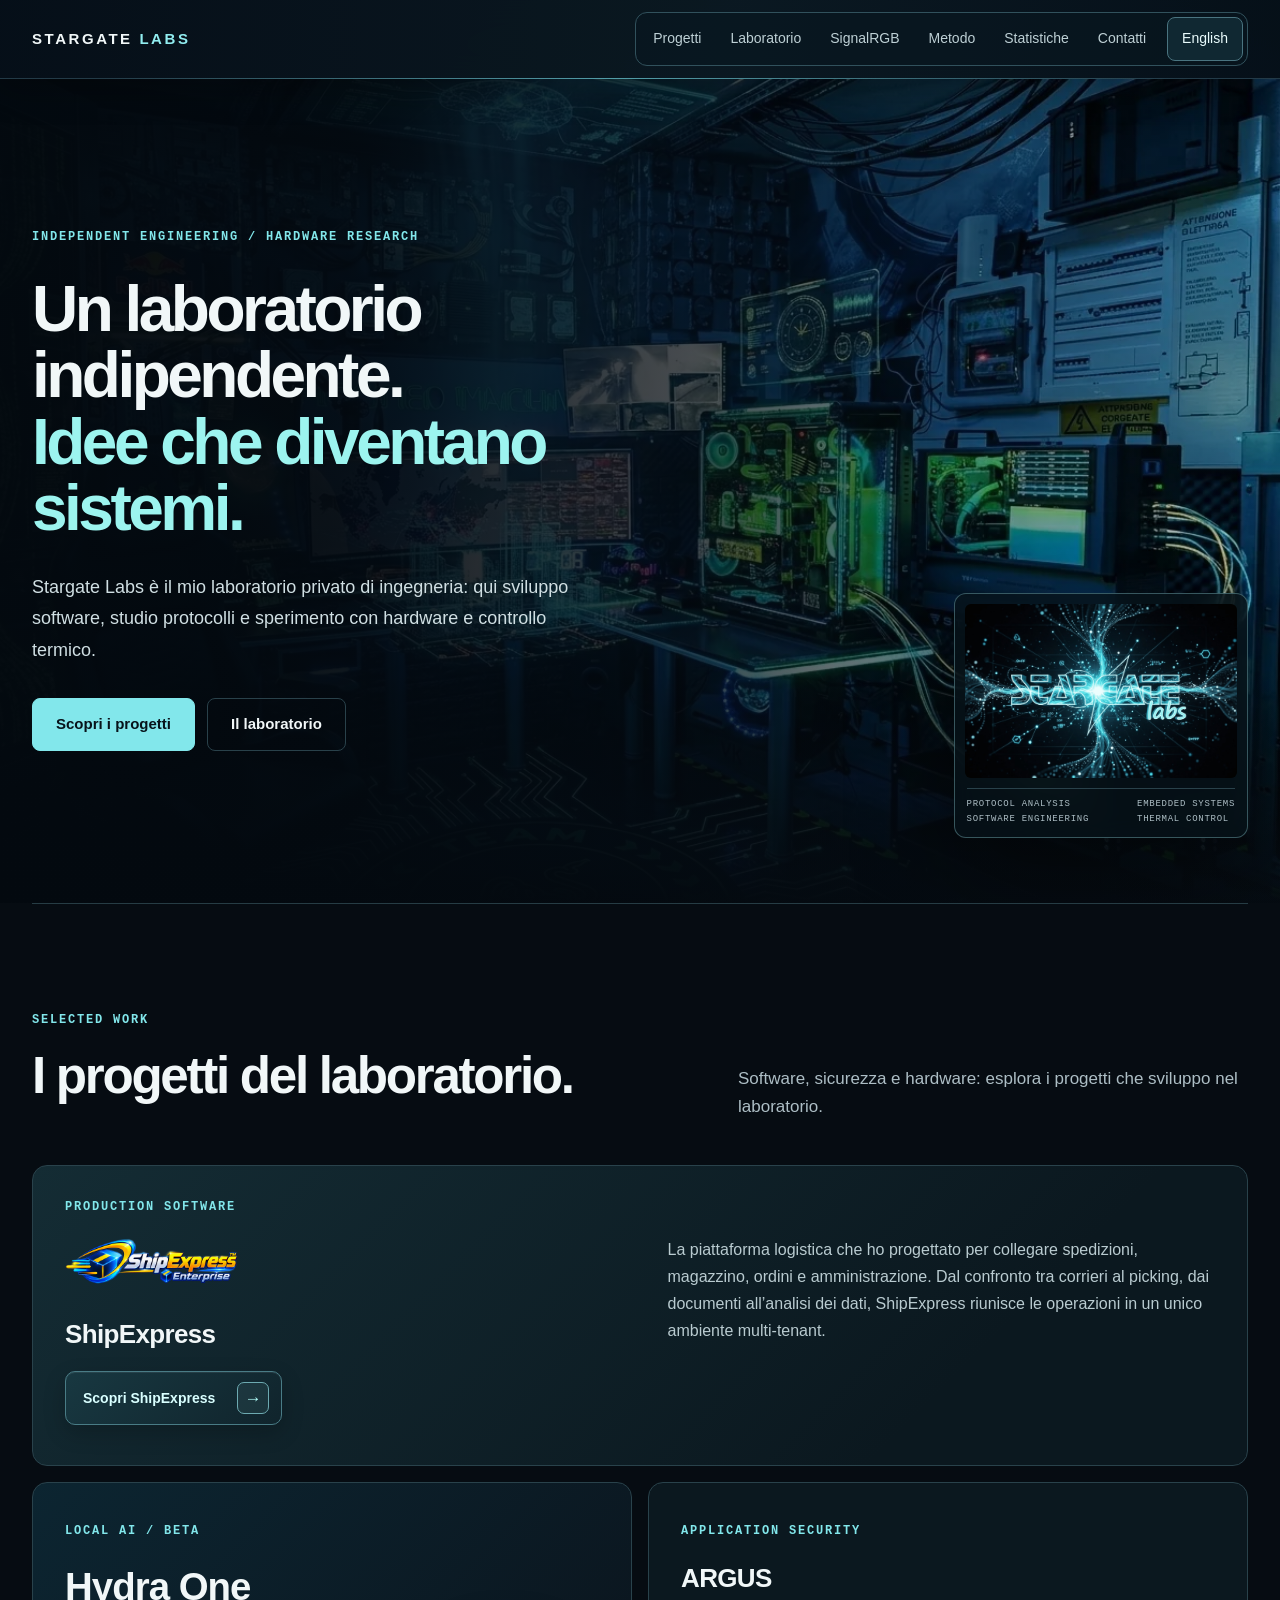
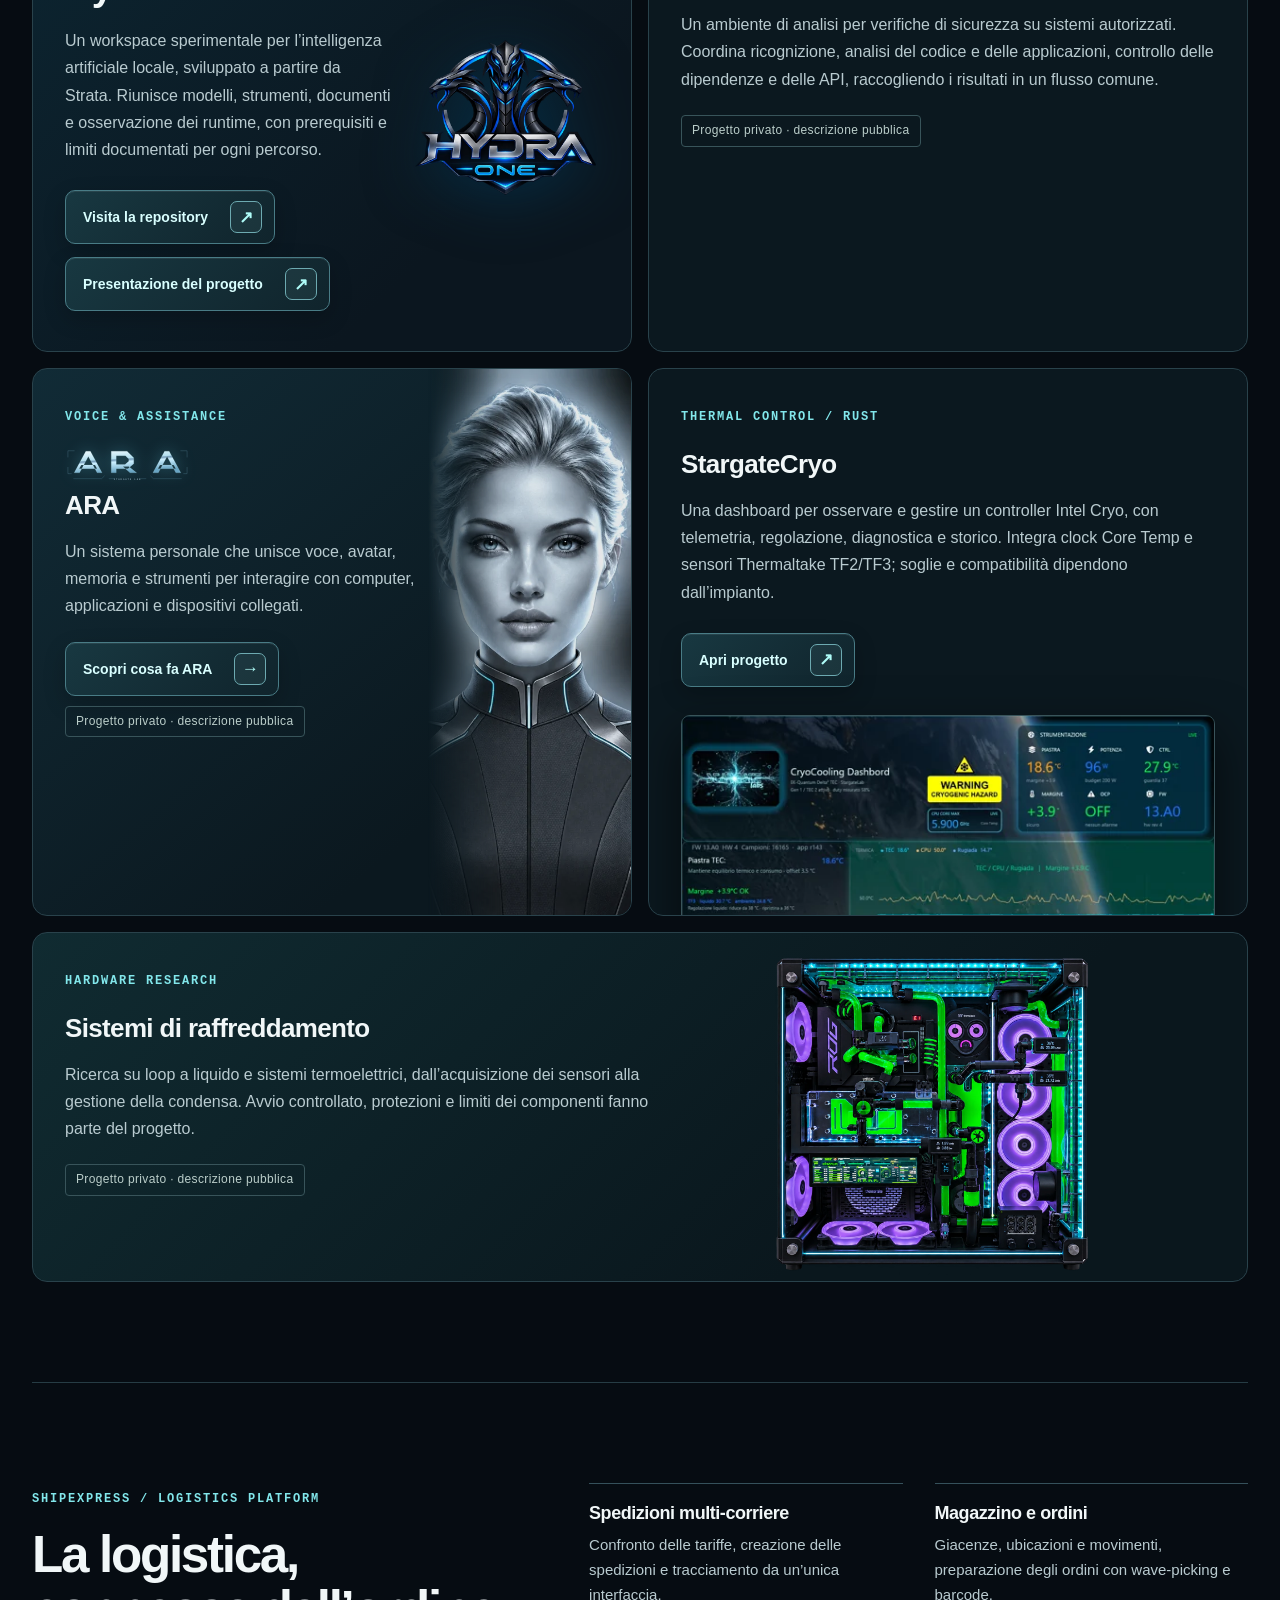
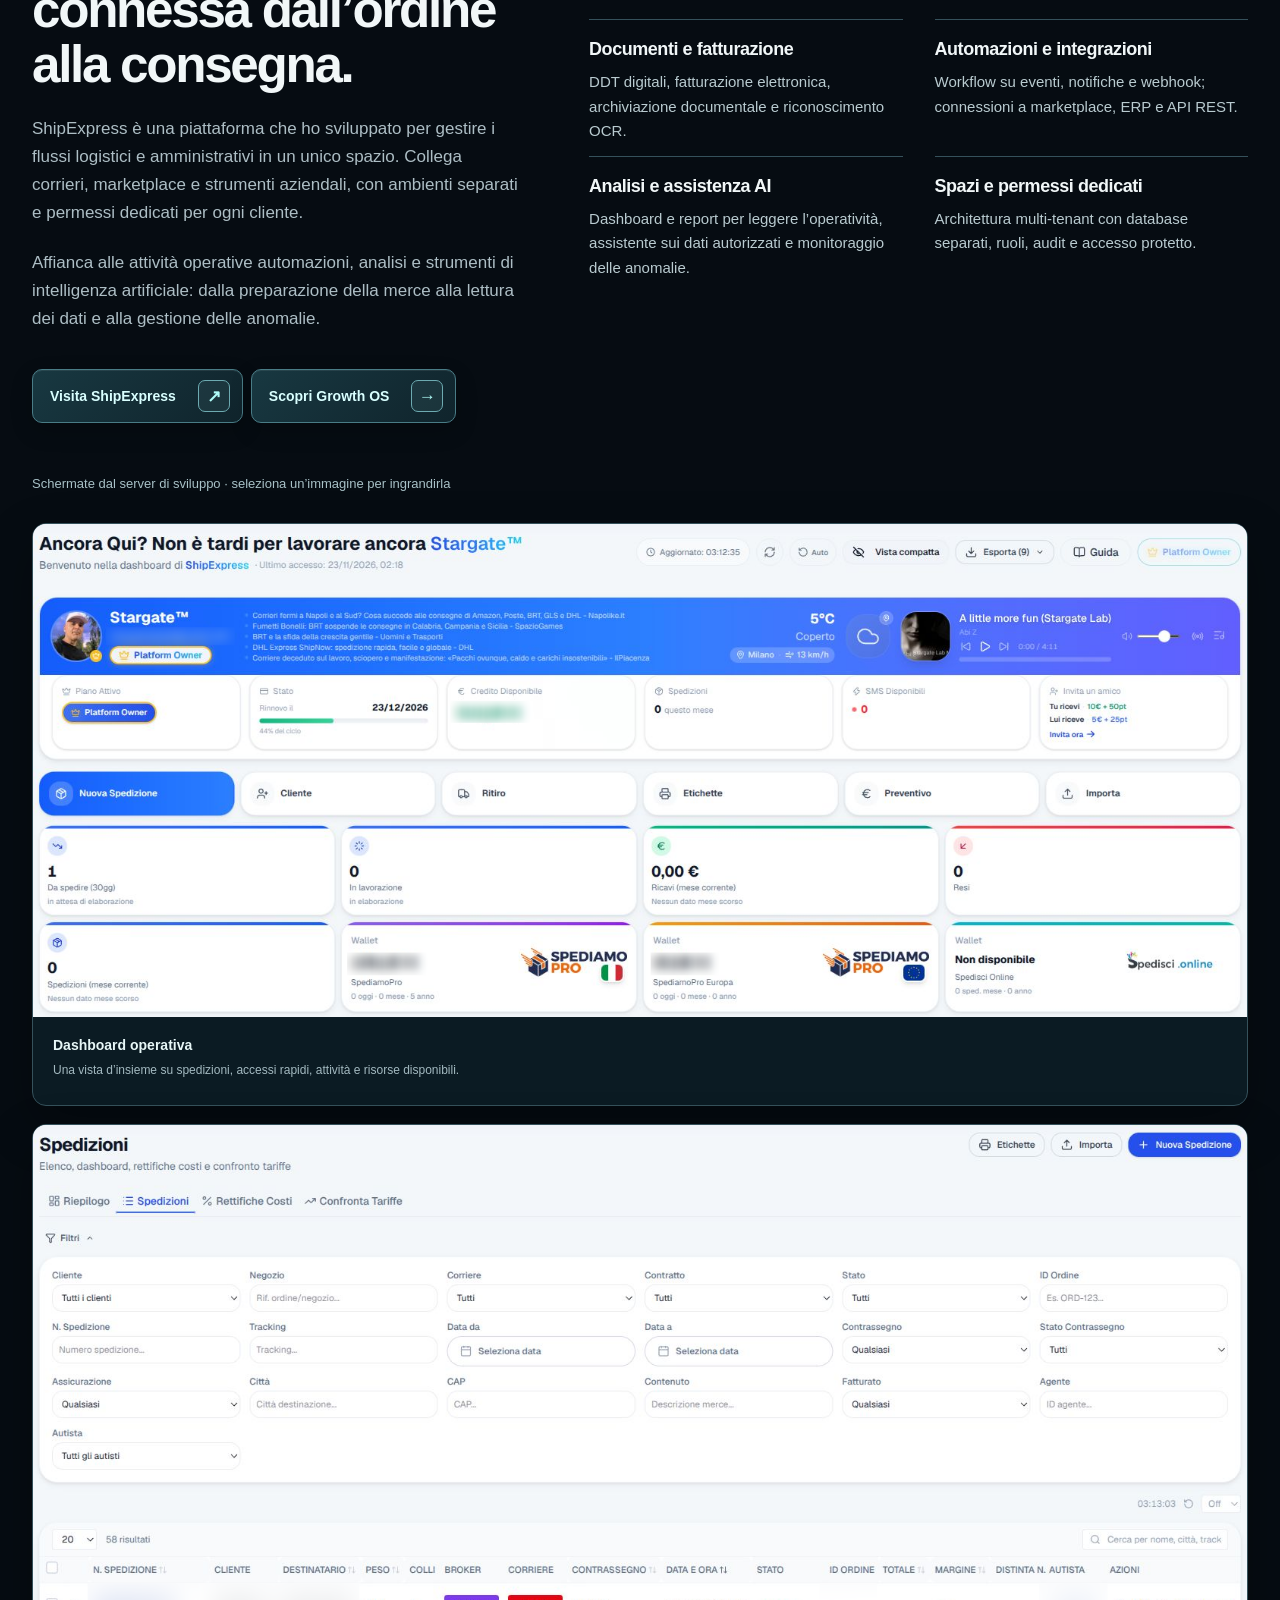
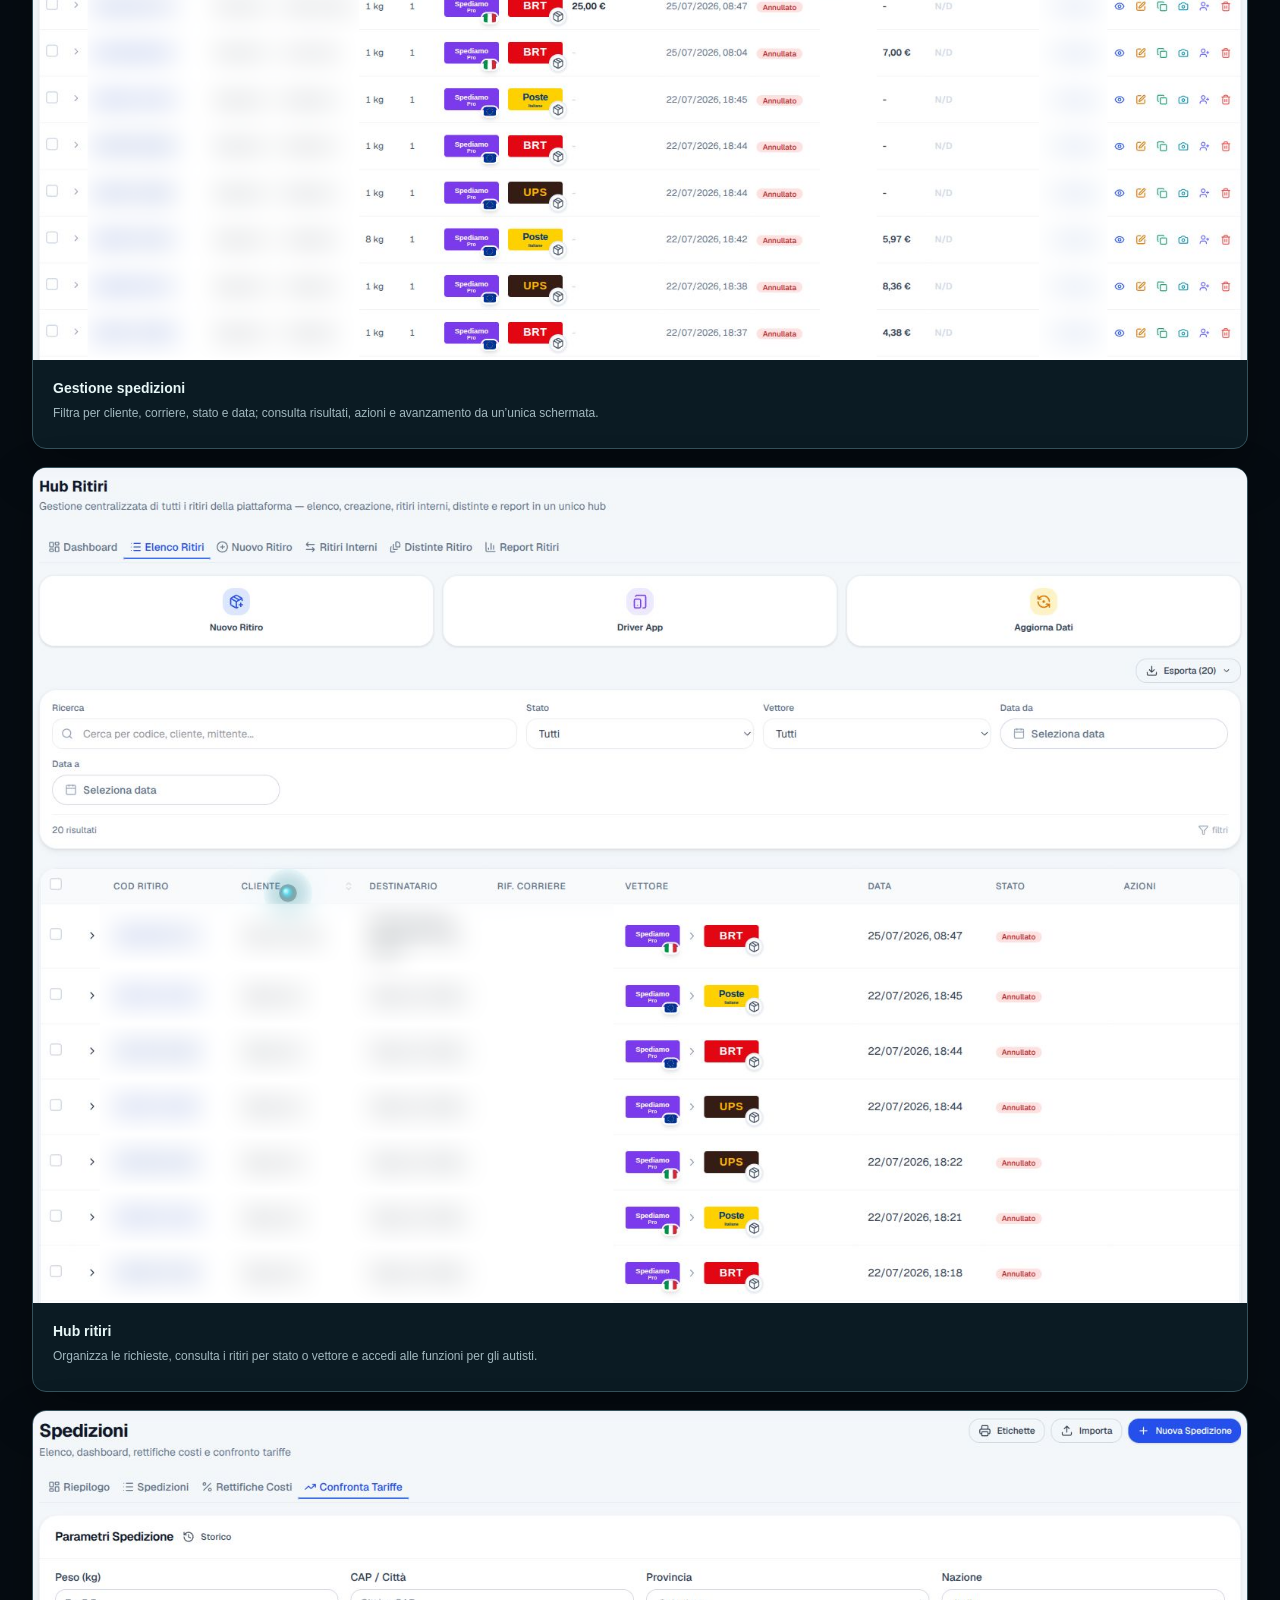
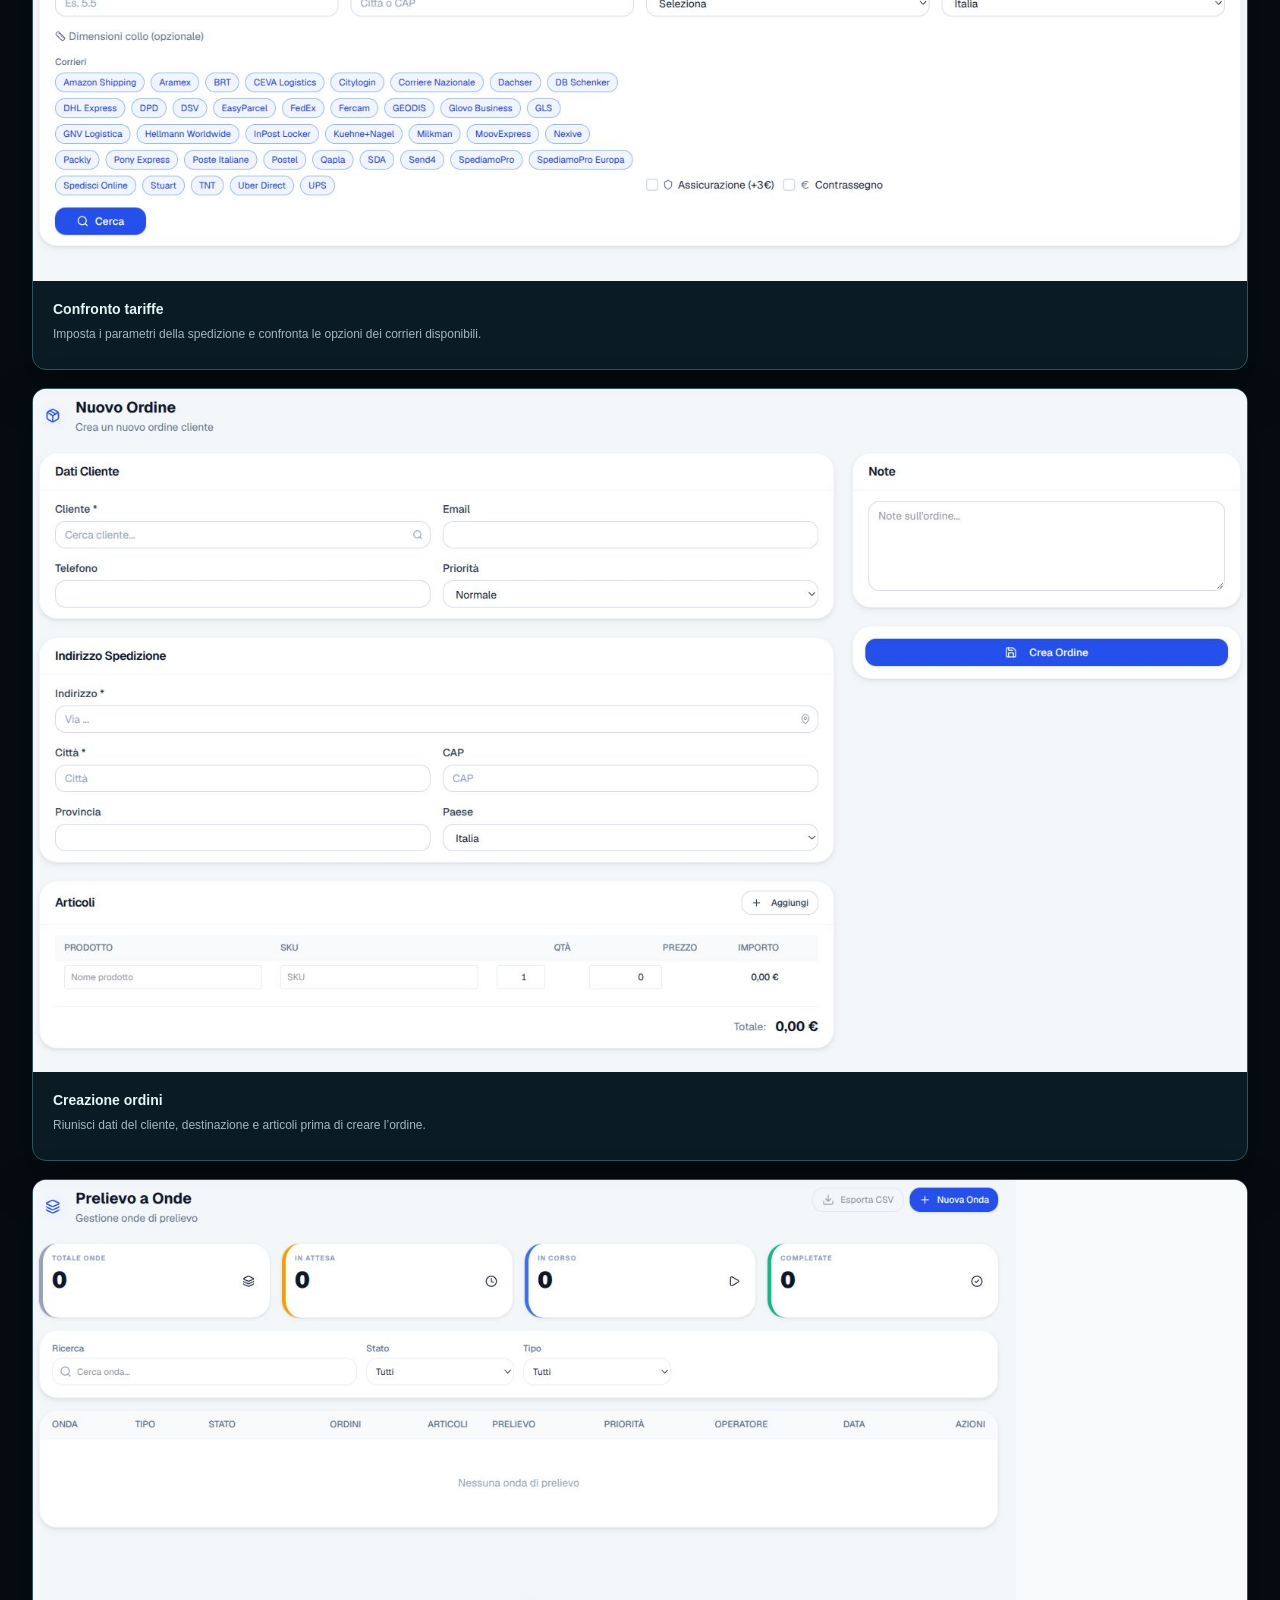
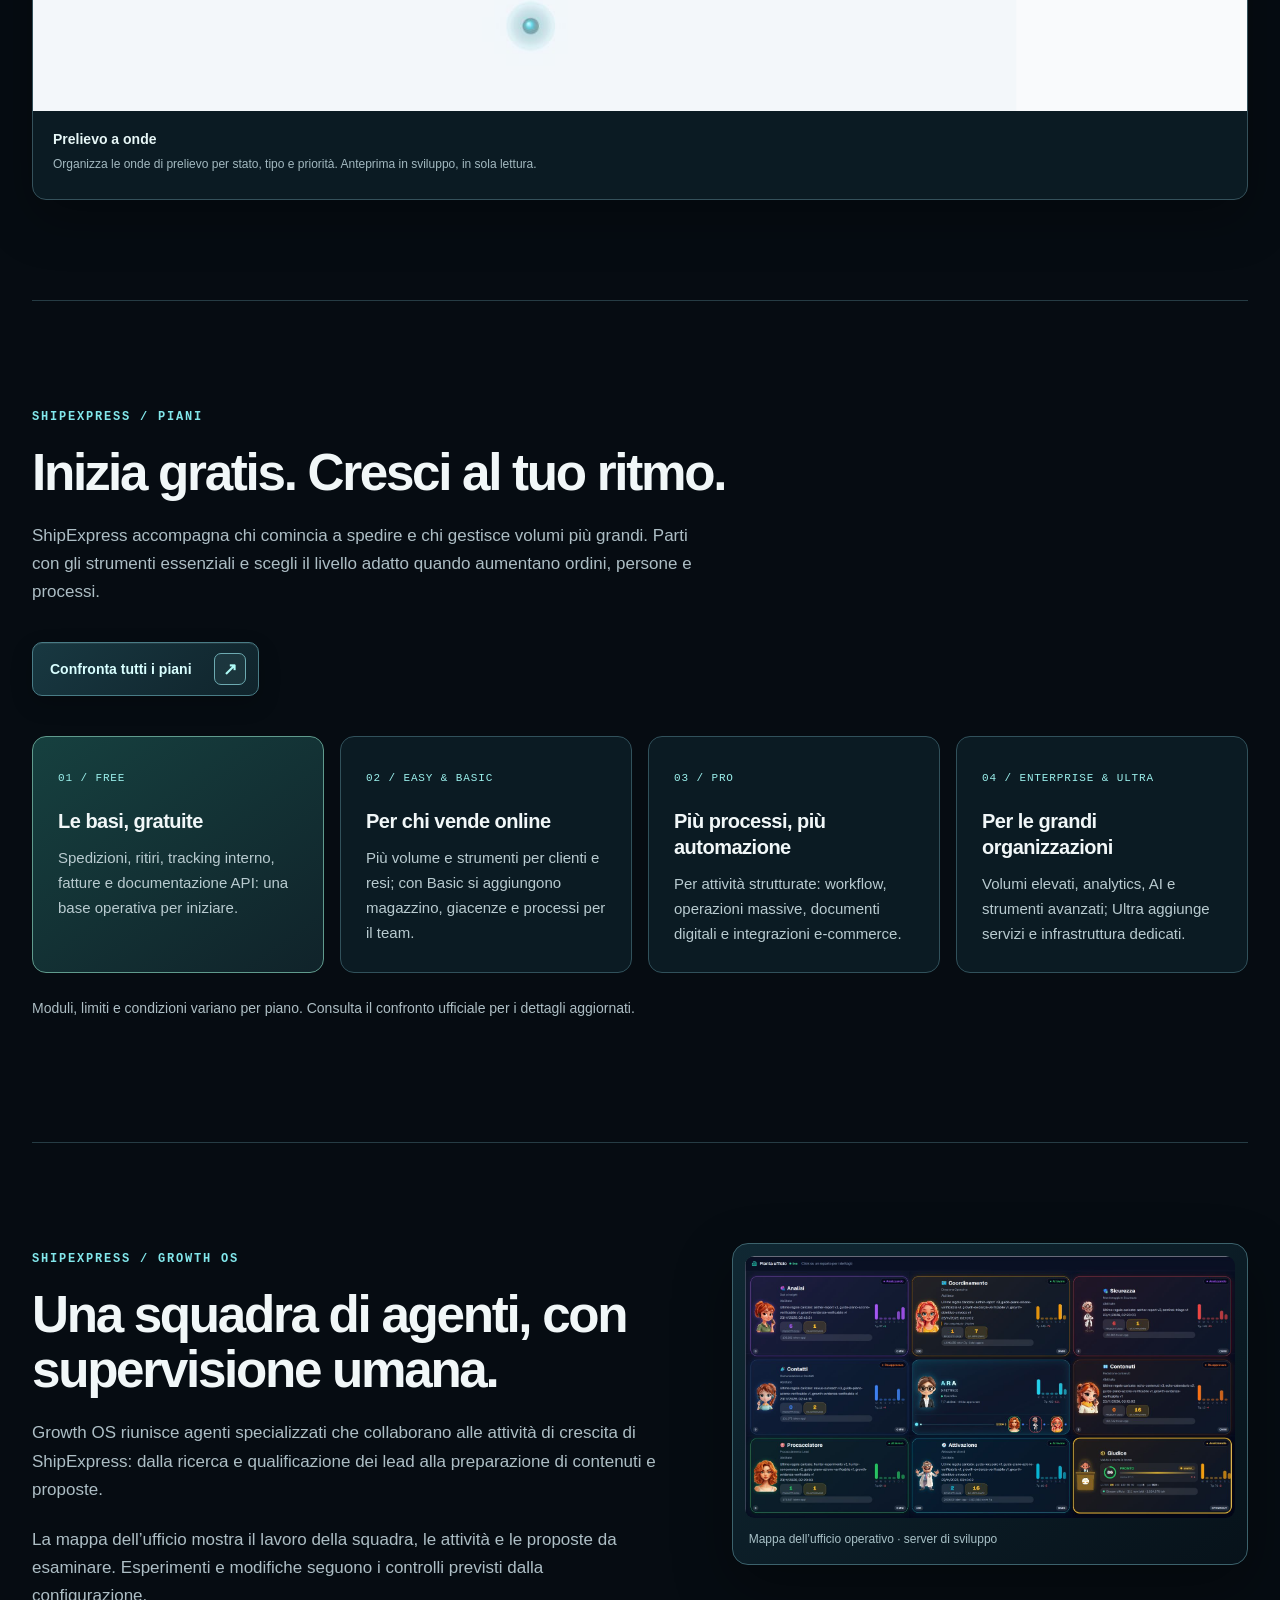
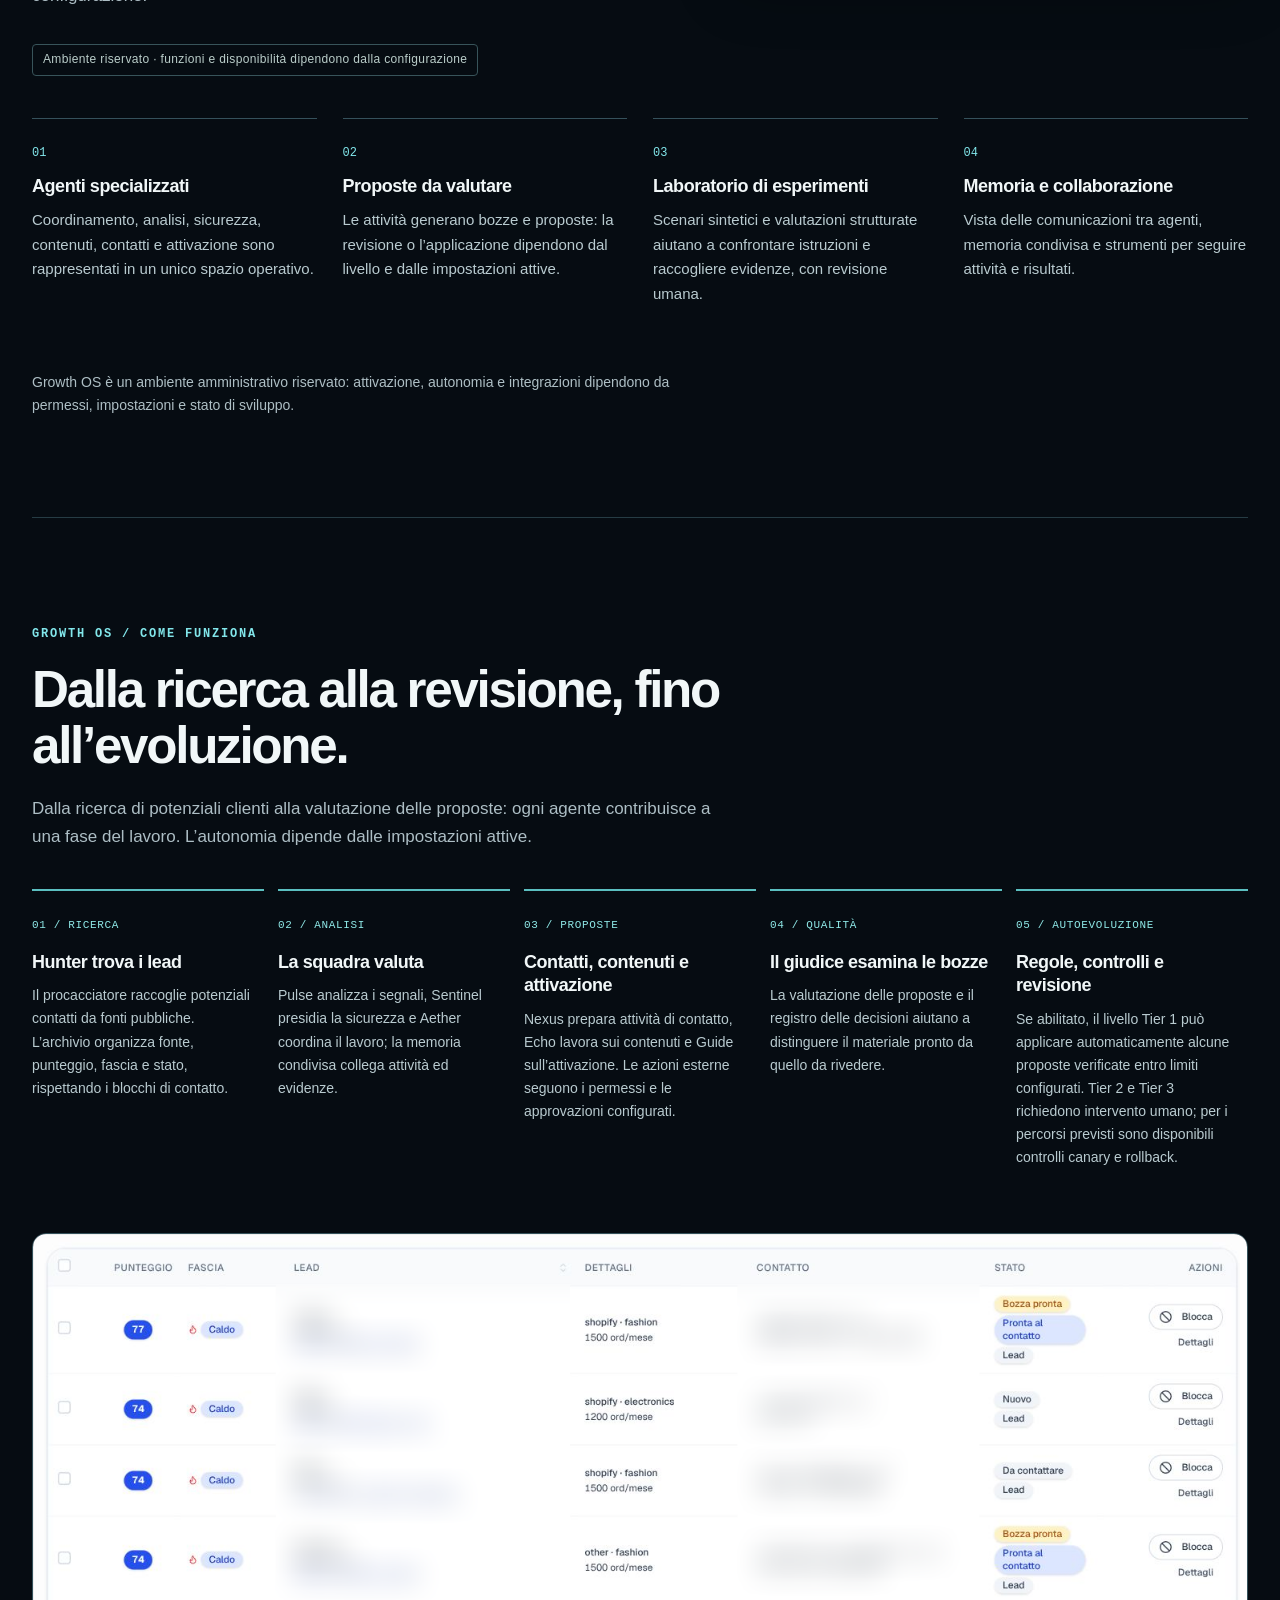
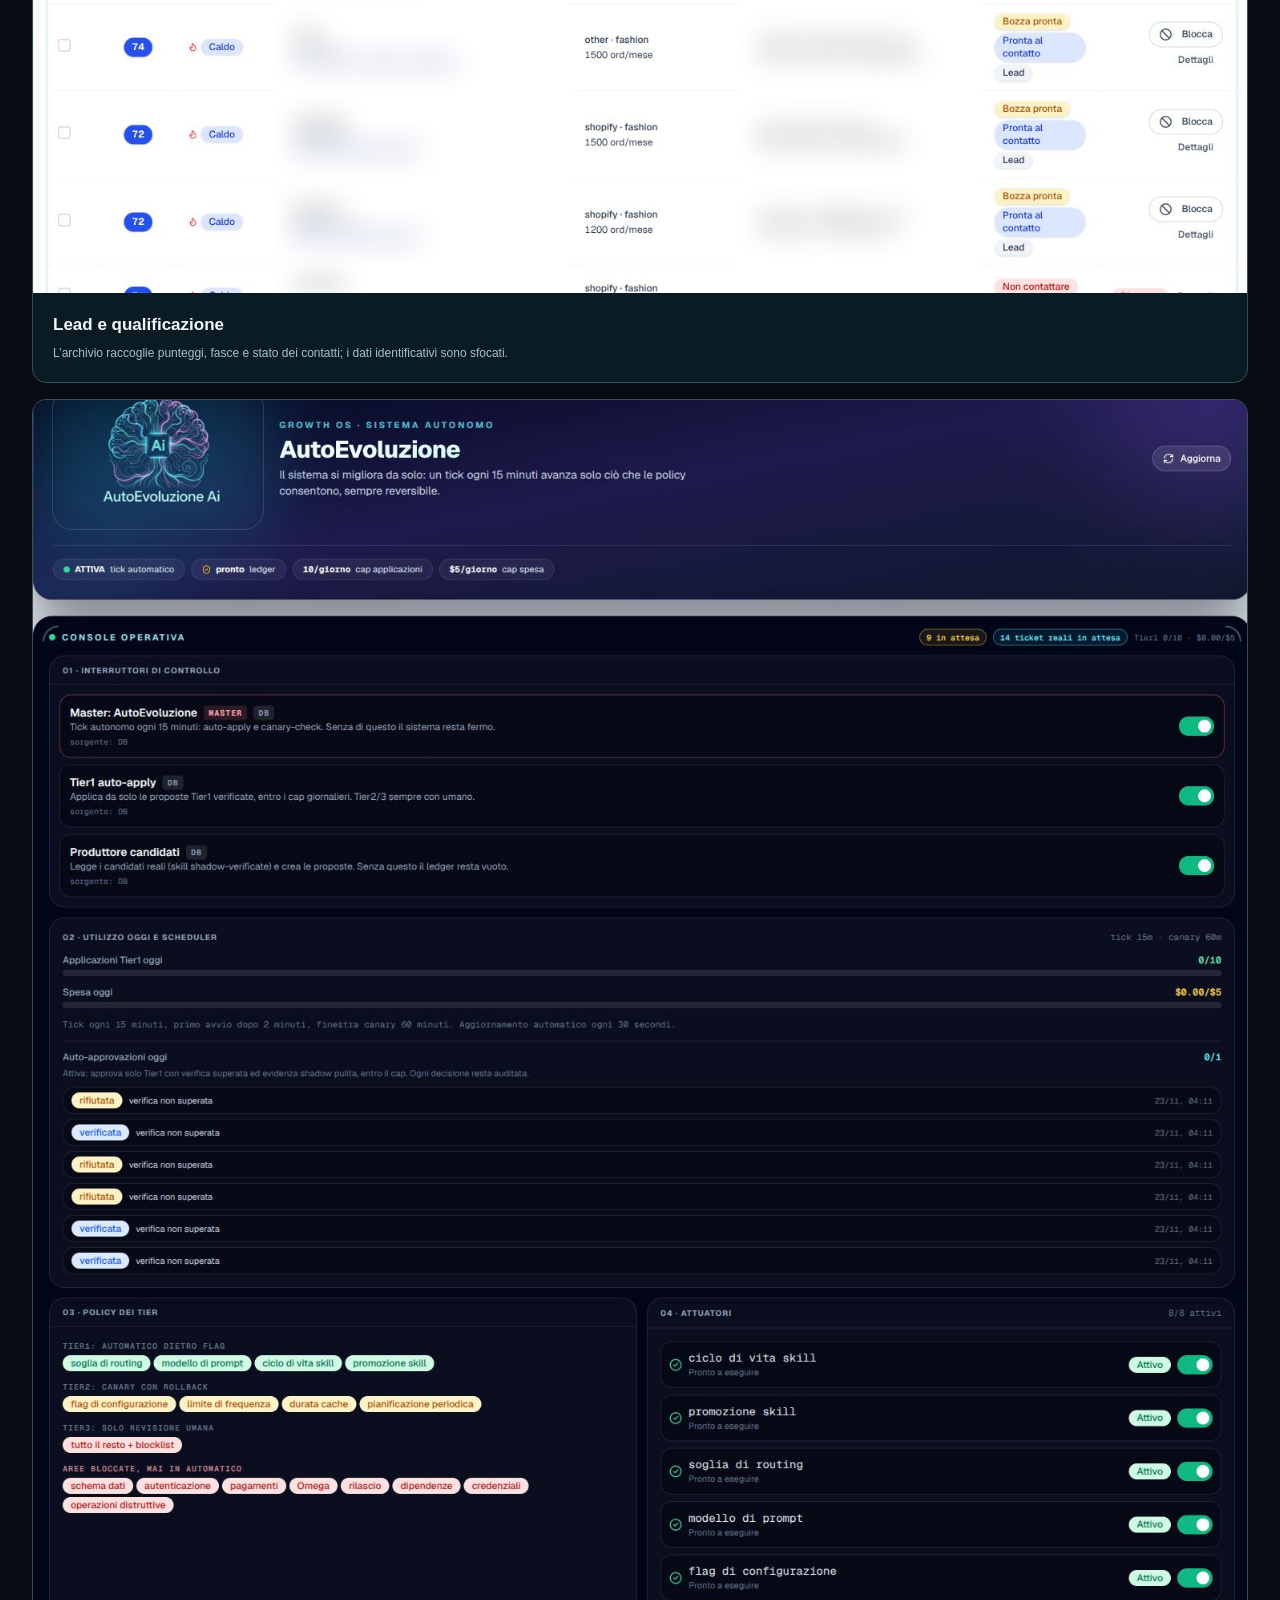
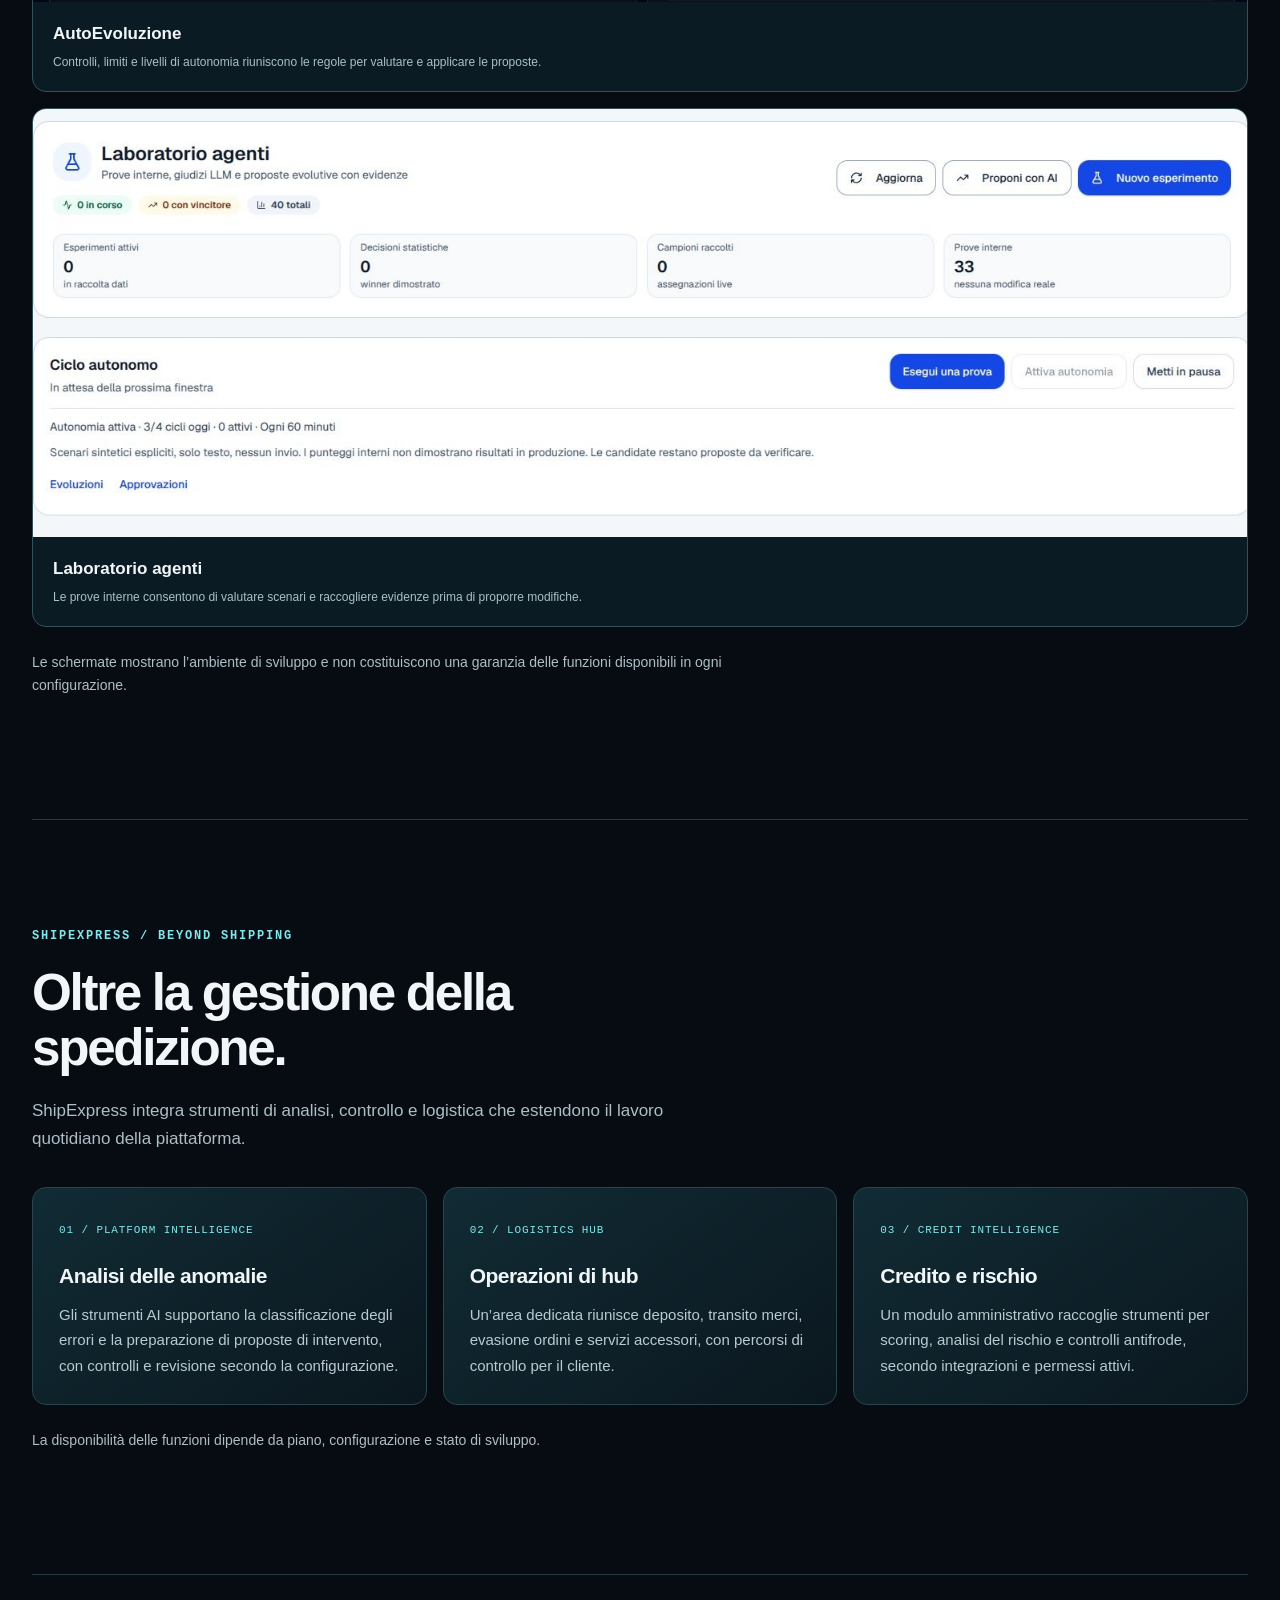
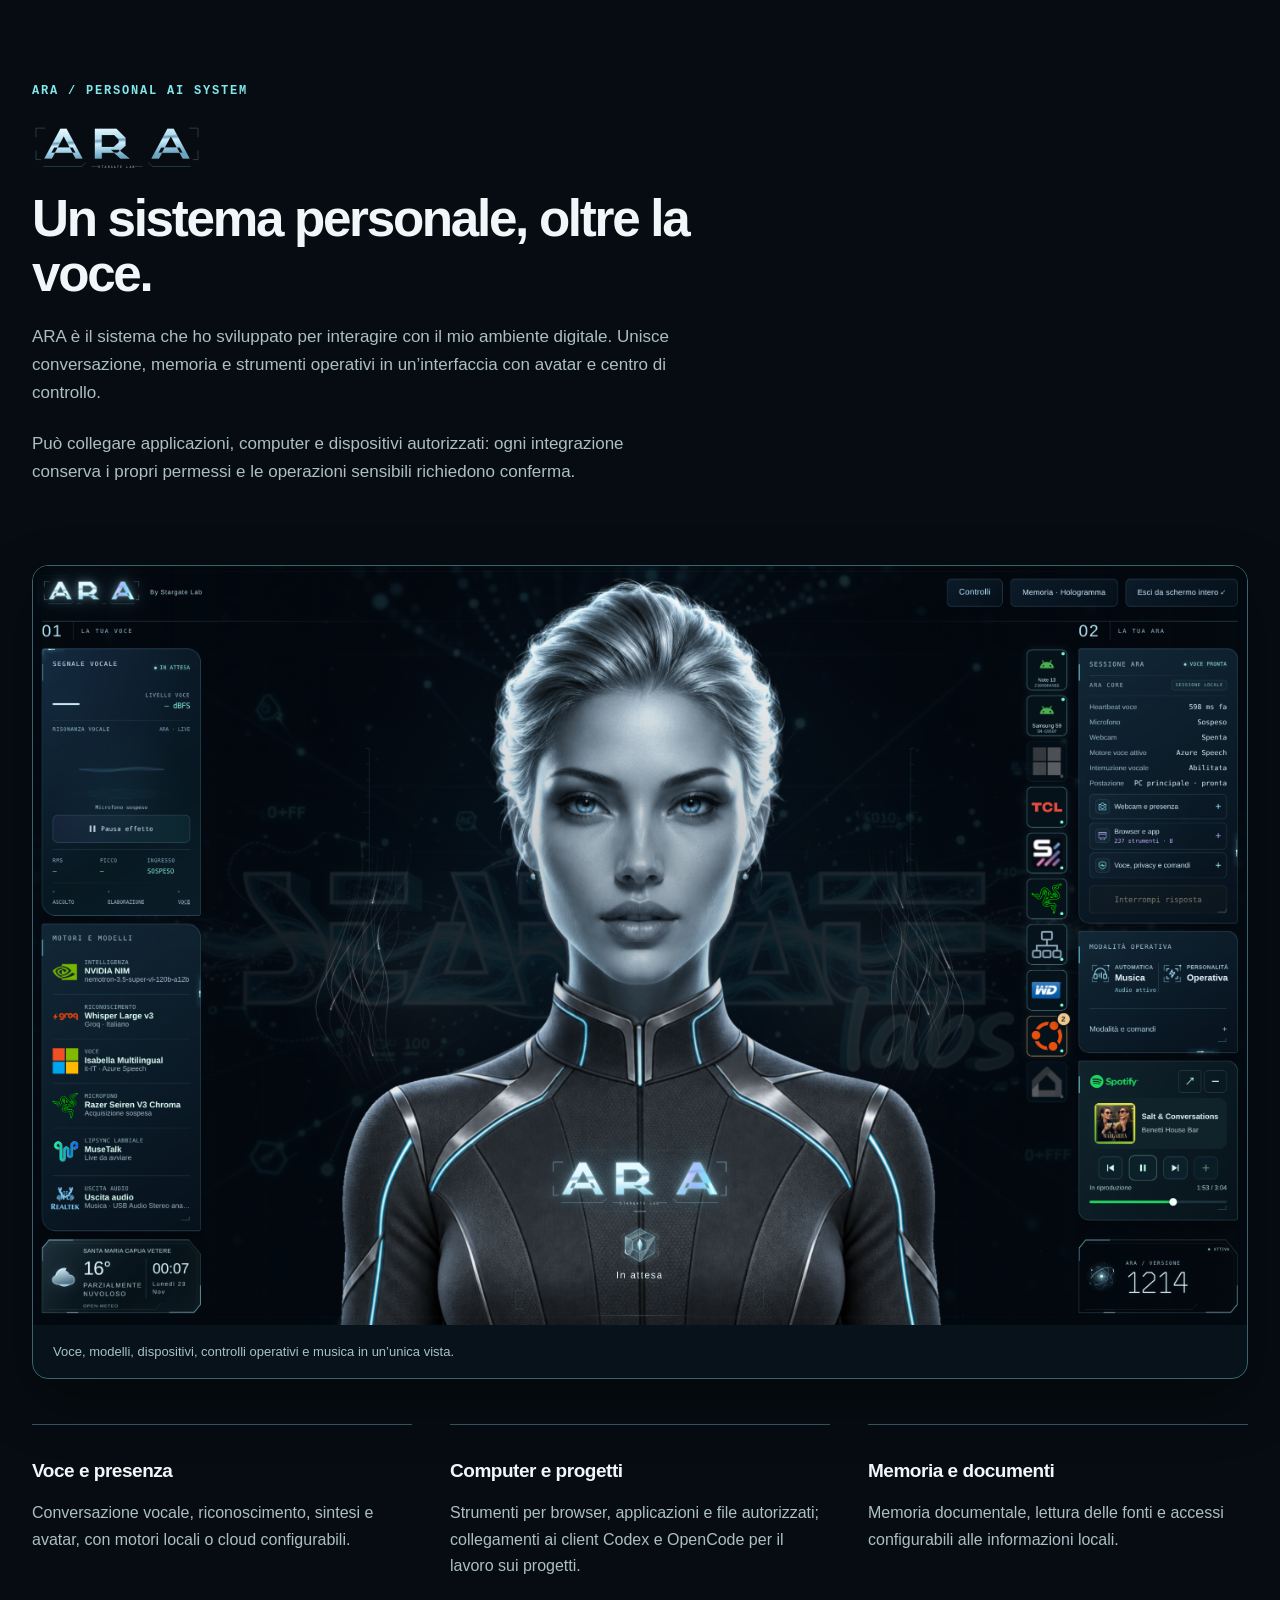
==== commit 81ef8266: "Clarify project and laboratory copy" ====
--- a/index.html
+++ b/index.html
@@ -1,6 +1,6 @@
 <!doctype html><html lang="it" data-type="software"><head><meta charset="utf-8"><meta name="viewport" content="width=device-width, initial-scale=1"><meta name="description" content="Stargate Labs — software engineering, hardware interoperability, security research and thermal control."><title>Stargate Labs — Software &amp; Hardware Engineering</title><link rel="icon" href="assets/favicon.png"><link rel="alternate" hreflang="it" href="index.html"><link rel="alternate" hreflang="en" href="index-en.html"><style>
 :root{--bg:#050b10;--panel:#0b1821;--panel2:#0e202a;--ink:#eaf5f8;--muted:#a2bbc6;--line:#2c4652;--cyan:#7fe8f5;--green:#b3f67c;--radius:22px;--max:1180px}*{box-sizing:border-box}html{scroll-behavior:smooth;scroll-padding-top:100px}body{margin:0;background:var(--bg);color:var(--ink);font:17px/1.7 'Segoe UI',Arial,sans-serif}body:before{content:'';position:absolute;inset:0 0 auto;height:900px;z-index:-1;background:radial-gradient(ellipse at 80% 10%,#123e4a88,transparent 60%)}a{color:var(--cyan);text-decoration:none}a:hover{text-decoration:underline}a:focus-visible{outline:3px solid var(--green);outline-offset:5px;border-radius:4px}img{max-width:100%;height:auto}.wrap{width:min(var(--max),calc(100% - 48px));margin:auto}.skip{position:absolute;top:-80px;background:var(--ink);color:var(--bg);padding:12px;z-index:9}.skip:focus{top:0}header{border-bottom:1px solid var(--line);background:#050b10ee;position:sticky;top:0;z-index:3}.nav{display:flex;align-items:center;justify-content:space-between;gap:24px;min-height:80px}.brand{font-size:16px;letter-spacing:.15em;font-weight:700;color:var(--ink)}nav{display:flex;gap:24px;flex-wrap:wrap;align-items:center}nav a{font-size:14px;min-height:44px;display:inline-flex;align-items:center;color:var(--muted)}.lang{border:1px solid var(--line);padding:0 14px;border-radius:100px}.hero{display:grid;grid-template-columns:1.15fr .85fr;align-items:center;gap:48px;padding:88px 0 72px}.eyebrow{font:12px/1.6 Consolas,monospace;letter-spacing:.12em;text-transform:uppercase;color:var(--cyan)}h1{font-size:clamp(40px,4.7vw,66px);line-height:1.09;letter-spacing:-.045em;margin:22px 0 28px;max-width:760px}h2{font-size:clamp(29px,3vw,42px);line-height:1.2;letter-spacing:-.025em;margin:12px 0 20px}h3{font-size:23px;line-height:1.3;margin:16px 0}p{color:var(--muted);margin:0 0 22px;max-width:72ch}.hero-art{border:1px solid var(--line);border-radius:30px;padding:30px 22px;background:linear-gradient(145deg,#122b36,#050b10);position:relative}.hero-art img{display:block;object-fit:contain;width:100%}.art-caption{display:flex;justify-content:space-between;gap:12px;border-top:1px solid var(--line);padding-top:20px;margin-top:24px;font:11px/1.6 Consolas,monospace;letter-spacing:.08em;color:var(--muted)}.buttons{display:flex;flex-wrap:wrap;gap:12px;margin-top:30px}.button{padding:13px 21px;background:var(--cyan);color:#07131a;font-size:15px;font-weight:700;border:1px solid var(--cyan);border-radius:12px;min-height:48px}.button.secondary{background:transparent;color:var(--ink);border-color:var(--line)}.button:hover{text-decoration:none;filter:brightness(1.1)}.section{padding:64px 0;border-top:1px solid var(--line)}.section-top{display:flex;justify-content:space-between;gap:32px;align-items:end;margin-bottom:32px}.section-top p{max-width:570px}.suite{display:grid;grid-template-columns:repeat(3,minmax(0,1fr));gap:18px}.integration,.project{padding:28px;border:1px solid var(--line);border-radius:var(--radius);background:var(--panel);min-width:0}.integration{background:linear-gradient(145deg,#102933,#0a1720)}.integration p,.project p{font-size:16px}.actions{display:flex;gap:20px;flex-wrap:wrap;padding-top:8px;font-size:14px}.actions a,.text-link{display:inline-flex;align-items:center;min-height:44px}.projects{display:grid;grid-template-columns:repeat(2,minmax(0,1fr));gap:18px}.private{font-size:13px;color:var(--muted)}.method{display:grid;grid-template-columns:repeat(3,minmax(0,1fr));gap:32px}.method p{font-size:16px}.step{color:var(--green);font:24px Consolas,monospace}.stack{display:flex;flex-wrap:wrap;gap:10px}.stack span{border:1px solid var(--line);border-radius:10px;padding:10px 15px;font:14px Consolas,monospace;color:var(--muted)}.contact{display:flex;justify-content:space-between;gap:40px;align-items:center}.note{font-size:14px;margin-top:24px;max-width:90ch}footer{padding:34px 0;border-top:1px solid var(--line)}.foot{display:flex;justify-content:space-between;gap:24px;font-size:13px;color:var(--muted)}.brand-logos{display:flex;align-items:center;gap:30px;margin-bottom:26px}.brand-logos img{width:auto;height:30px;max-width:145px;object-fit:contain}.brand-logos .ship{height:45px;max-width:200px}@media(max-width:900px){.hero{grid-template-columns:1fr;padding-top:56px;gap:36px}.hero-art{max-width:560px}.suite,.method{grid-template-columns:1fr}.section-top,.contact{display:block}.nav{align-items:flex-start;padding:18px 0;flex-direction:column;gap:8px}nav{gap:18px}}@media(max-width:600px){.wrap{width:calc(100% - 32px)}.projects{grid-template-columns:1fr}.hero{padding:44px 0}.section{padding:44px 0}.integration,.project{padding:23px}.foot{flex-direction:column}nav{gap:14px}h1{font-size:40px}}@media(prefers-reduced-motion:reduce){html{scroll-behavior:auto}}
 .tech-logos{display:flex;flex-wrap:wrap;gap:22px;align-items:center;margin:25px 0}.tech-logos img{width:36px;height:36px;object-fit:contain}.project-brand{height:46px;width:auto;max-width:220px;object-fit:contain;margin:14px 0}@media(max-width:600px){.nav{position:relative}.lang{position:absolute;right:0;top:16px}.brand{font-size:14px;letter-spacing:.12em}}
-.hero-art>img{border-radius:18px}.project-brand{border-radius:10px}.brand-logos img,.tech-logos img{border-radius:0}.stats-grid{display:grid;grid-template-columns:repeat(4,minmax(0,1fr));gap:16px;margin:28px 0}.stat-card{border:1px solid var(--line);border-radius:18px;padding:24px;background:linear-gradient(145deg,#102632,#09151d)}.stat-label{display:block;font:12px/1.6 Consolas,monospace;letter-spacing:.07em;color:var(--muted)}.stat-value{display:block;color:var(--cyan);font-size:38px;line-height:1.4;font-weight:650;margin-top:10px}.stats-meta{display:flex;gap:18px;flex-wrap:wrap;align-items:center}.stats-meta img{max-width:100%;height:auto}.repo-stats{overflow-x:auto;border:1px solid var(--line);border-radius:16px;margin:24px 0}.repo-stats table{border-collapse:collapse;width:100%;min-width:540px}.repo-stats th,.repo-stats td{padding:16px;text-align:left;border-bottom:1px solid var(--line);font-size:14px}.repo-stats th{color:var(--muted);font-weight:500}.repo-stats td{color:var(--ink)}.stats-disclosure{border:1px solid var(--line);border-radius:16px;padding:20px;margin:22px 0}.stats-disclosure summary{cursor:pointer;min-height:44px;display:flex;align-items:center;color:var(--cyan)}.stats-widgets{display:flex;gap:18px;flex-wrap:wrap}.stats-widgets img{max-width:100%;border-radius:14px}.stats-clock{font-family:Consolas,monospace;color:var(--muted);font-size:13px}@media(max-width:700px){.stats-grid{grid-template-columns:repeat(2,minmax(0,1fr))}.stat-card{padding:20px}.stat-value{font-size:32px}}</style><meta name="page-type" content="software"><meta name="site-kind" content="software"><link rel="stylesheet" href="assets/refinement.css?v=20261123-13"></head><body><a class="skip" href="#main">Vai al contenuto</a><header><div class="wrap nav"><a class="brand" href="#" aria-label="Stargate Labs"><span>STARGATE <b>LABS</b></span></a><nav aria-label="Navigazione principale"><a href="#projects">Progetti</a><a href="#lab">Laboratorio</a><a href="#signalrgb">SignalRGB</a><a href="#method">Metodo</a><a href="#statistics">Statistiche</a><a href="#contact">Contatti</a><a class="lang" href="index-en.html" hreflang="en">English</a></nav></div></header><main id="main" class="wrap"><section class="hero" data-enter><div class="hero-copy"><span class="eyebrow">INDEPENDENT ENGINEERING / HARDWARE RESEARCH</span><h1>Un laboratorio indipendente.<br><em>Idee che diventano sistemi.</em></h1><p>Stargate Labs è il mio laboratorio privato di ingegneria: qui sviluppo software, studio protocolli e sperimento con hardware e controllo termico.</p><div class="buttons"><a class="button" href="#projects">Scopri i progetti</a><a class="button secondary" href="#lab">Il laboratorio</a></div></div><div class="hero-art"><img src="assets/logo.png" alt="Stargate Labs" width="1400" height="894"><div class="art-caption"><span>PROTOCOL ANALYSIS<br>SOFTWARE ENGINEERING</span><span>EMBEDDED SYSTEMS<br>THERMAL CONTROL</span></div></div></section><section class="section" id="projects"><div class="section-top"><div><span class="eyebrow">SELECTED WORK</span><h2>I progetti del laboratorio.</h2></div><p>Applicazioni operative, sicurezza, assistenza vocale e ricerca hardware: progetti diversi, uniti dalla stessa attenzione al comportamento reale.</p></div><div class="projects"><article class="project"><span class="eyebrow">Production software</span><img class="project-brand" src="assets/shipexpress-logo.png" alt="ShipExpress"><h3>ShipExpress</h3><p>La piattaforma logistica che ho progettato per collegare spedizioni, magazzino, ordini e amministrazione. Dal confronto tra corrieri al picking, dai documenti all’analisi dei dati, ShipExpress riunisce le operazioni in un unico ambiente multi-tenant.</p><a class="text-link" href="#shipexpress">Scopri ShipExpress</a></article><article class="project project-hydra"><div class="project-body"><span class="eyebrow">LOCAL AI / BETA</span><h3>Hydra One</h3><p>Un workspace sperimentale per l’intelligenza artificiale locale, sviluppato a partire da Strata. Riunisce modelli, strumenti, documenti e osservazione dei runtime, con prerequisiti e limiti documentati per ogni percorso.</p><a class="text-link" href="https://github.com/StargateLabs/Hydra-One">Visita la repository</a><a class="text-link" href="https://stargatelabs.github.io/Hydra-One/">Presentazione del progetto</a></div><img class="hydra-brand" src="assets/hydra-one.webp" alt="Logo Hydra One" loading="lazy" width="640" height="640"></article><article class="project"><span class="eyebrow">Application security</span><h3>ARGUS</h3><p>Un ambiente di analisi per verifiche di sicurezza su sistemi autorizzati. Coordina ricognizione, analisi del codice e delle applicazioni, controllo delle dipendenze e delle API, raccogliendo i risultati in un flusso comune.</p><span class="private">Progetto privato · descrizione pubblica</span></article><article class="project project-ara"><span class="eyebrow">VOICE &amp; ASSISTANCE</span><img class="ara-wordmark" src="assets/ara-wordmark.svg" alt="Logo ARA" width="300" height="84" loading="lazy"><h3>ARA</h3><p>Un assistente personale con interfaccia vocale e memoria documentale. Riunisce motori e servizi configurabili, dispositivi e strumenti operativi, mantenendo esplicite le conferme per le azioni sensibili.</p><a class="text-link" href="#ara">Scopri cosa fa ARA</a><span class="private">Progetto privato · descrizione pubblica</span><img class="ara-portrait" src="assets/ara-portrait.webp" alt="Ritratto dell’assistente ARA" width="640" height="960" loading="lazy"></article><article class="project project-cryo"><span class="eyebrow">THERMAL CONTROL / RUST</span><h3>StargateCryo</h3><p>Una dashboard per osservare e gestire un controller Intel Cryo, con telemetria, regolazione, diagnostica e storico. Integra clock Core Temp e sensori Thermaltake TF2/TF3; soglie e compatibilità dipendono dall’impianto.</p><a class="text-link" href="https://github.com/StargateLabs/dashboard-for-intel-cryo-cooling-technology">Apri progetto</a><img class="cryo-preview" src="assets/cryocooling-dashboard.webp" alt="Schermata della dashboard StargateCryo per Windows" width="563" height="1000" loading="lazy"></article><article class="project project-cooling" id="cooling"><span class="eyebrow">HARDWARE RESEARCH</span><h3>Sistemi di raffreddamento</h3><p>Ricerca su loop a liquido e sistemi termoelettrici, dall’acquisizione dei sensori alla gestione della condensa. Avvio controllato, protezioni e limiti dei componenti fanno parte del progetto.</p><span class="private">Progetto privato · descrizione pubblica</span><img class="cooling-workstation" src="assets/windows-workstation.webp" alt="Workstation Windows del laboratorio mostrata nel centro di controllo ARA" width="1254" height="1254" loading="lazy"></article></div></section><section class="section ship-section" id="shipexpress"><div class="ship-intro"><span class="eyebrow">SHIPEXPRESS / LOGISTICS PLATFORM</span><h2>La logistica, connessa dall’ordine alla consegna.</h2><p>ShipExpress è una piattaforma che ho sviluppato per gestire i flussi logistici e amministrativi in un unico spazio. Collega corrieri, marketplace e strumenti aziendali, con ambienti separati e permessi dedicati per ogni cliente.</p><p>Affianca alle attività operative automazioni, analisi e strumenti di intelligenza artificiale: dalla preparazione della merce alla lettura dei dati e alla gestione delle anomalie.</p><a class="text-link" href="https://shipexpress.it">Visita ShipExpress</a><a class="text-link" href="#growth-os">Scopri Growth OS</a></div><div class="ship-capabilities"><article><h3>Spedizioni multi-corriere</h3><p>Confronto delle tariffe, creazione delle spedizioni e tracciamento da un’unica interfaccia.</p></article><article><h3>Magazzino e ordini</h3><p>Giacenze, ubicazioni e movimenti, preparazione degli ordini con wave-picking e barcode.</p></article><article><h3>Documenti e fatturazione</h3><p>DDT digitali, fatturazione elettronica, archiviazione documentale e riconoscimento OCR.</p></article><article><h3>Automazioni e integrazioni</h3><p>Workflow su eventi, notifiche e webhook; connessioni a marketplace, ERP e API REST.</p></article><article><h3>Analisi e assistenza AI</h3><p>Dashboard e report per leggere l’operatività, assistente sui dati autorizzati e monitoraggio delle anomalie.</p></article><article><h3>Spazi e permessi dedicati</h3><p>Architettura multi-tenant con database separati, ruoli, audit e accesso protetto.</p></article></div><p class="ship-gallery-label">Schermate dal server di sviluppo · seleziona un’immagine per ingrandirla</p><div class="ship-gallery"><figure><a href="assets/shipexpress-dashboard-new.png" target="_blank" rel="noopener" aria-label="Ingrandisci la schermata: Dashboard operativa"><img src="assets/shipexpress-dashboard-new.png" alt="Dashboard operativa — ShipExpress" width="1600" height="650" loading="lazy"></a><figcaption><strong>Dashboard operativa</strong><span>Una vista d’insieme su spedizioni, accessi rapidi, attività e risorse disponibili.</span></figcaption></figure><figure><a href="assets/shipexpress-spedizioni-new.png" target="_blank" rel="noopener" aria-label="Ingrandisci la schermata: Gestione spedizioni"><img src="assets/shipexpress-spedizioni-new.png" alt="Gestione spedizioni — ShipExpress" width="1600" height="1100" loading="lazy"></a><figcaption><strong>Gestione spedizioni</strong><span>Filtra per cliente, corriere, stato e data; consulta risultati, azioni e avanzamento da un’unica schermata.</span></figcaption></figure><figure><a href="assets/shipexpress-ritiri-new.png" target="_blank" rel="noopener" aria-label="Ingrandisci la schermata: Hub ritiri"><img src="assets/shipexpress-ritiri-new.png" alt="Hub ritiri — ShipExpress" width="1600" height="1100" loading="lazy"></a><figcaption><strong>Hub ritiri</strong><span>Organizza le richieste, consulta i ritiri per stato o vettore e accedi alle funzioni per gli autisti.</span></figcaption></figure><figure><a href="assets/shipexpress-rate-new.jpg" target="_blank" rel="noopener" aria-label="Ingrandisci la schermata: Confronto tariffe"><img src="assets/shipexpress-rate-new.jpg" alt="Confronto tariffe — ShipExpress" width="1600" height="620" loading="lazy"></a><figcaption><strong>Confronto tariffe</strong><span>Imposta i parametri della spedizione e confronta le opzioni dei corrieri disponibili.</span></figcaption></figure><figure><a href="assets/shipexpress-orders-new.jpg" target="_blank" rel="noopener" aria-label="Ingrandisci la schermata: Creazione ordini"><img src="assets/shipexpress-orders-new.jpg" alt="Creazione ordini — ShipExpress" width="1600" height="900" loading="lazy"></a><figcaption><strong>Creazione ordini</strong><span>Riunisci dati del cliente, destinazione e articoli prima di creare l’ordine.</span></figcaption></figure><figure><a href="assets/shipexpress-wave-new.jpg" target="_blank" rel="noopener" aria-label="Ingrandisci la schermata: Prelievo a onde"><img src="assets/shipexpress-wave-new.jpg" alt="Prelievo a onde — ShipExpress" width="1600" height="700" loading="lazy"></a><figcaption><strong>Prelievo a onde</strong><span>Organizza le onde di prelievo per stato, tipo e priorità. Anteprima in sviluppo, in sola lettura.</span></figcaption></figure></div></section><section class="section plans-section" id="piani-shipexpress"><div class="plans-intro"><span class="eyebrow">SHIPEXPRESS / PIANI</span><h2>Inizia gratis. Cresci al tuo ritmo.</h2><p>ShipExpress accompagna chi comincia a spedire e chi gestisce volumi più grandi. Parti con gli strumenti essenziali e scegli il livello adatto quando aumentano ordini, persone e processi.</p><a class="text-link" href="https://shipexpress.it/prezzi">Confronta tutti i piani</a></div><div class="plans-grid"><article><span>01 / FREE</span><h3>Le basi, gratuite</h3><p>Spedizioni, ritiri, tracking interno, fatture e documentazione API: una base operativa per iniziare.</p></article><article><span>02 / EASY &amp; BASIC</span><h3>Per chi vende online</h3><p>Più volume e strumenti per clienti e resi; con Basic si aggiungono magazzino, giacenze e processi per il team.</p></article><article><span>03 / PRO</span><h3>Più processi, più automazione</h3><p>Per attività strutturate: workflow, operazioni massive, documenti digitali e integrazioni e-commerce.</p></article><article><span>04 / ENTERPRISE &amp; ULTRA</span><h3>Per le grandi organizzazioni</h3><p>Volumi elevati, analytics, AI e strumenti avanzati; Ultra aggiunge servizi e infrastruttura dedicati.</p></article></div><p class="note">Moduli, limiti e condizioni variano per piano. Consulta il confronto ufficiale per i dettagli aggiornati.</p></section><section class="section growth-section" id="growth-os"><div class="growth-copy"><span class="eyebrow">SHIPEXPRESS / GROWTH OS</span><h2>Una squadra di agenti, con supervisione umana.</h2><p>Growth OS è l’ambiente di ricerca di ShipExpress dedicato all’organizzazione delle attività di crescita. Agenti con ruoli distinti aiutano a raccogliere segnali, qualificare contatti, preparare contenuti e analizzare l’operatività.</p><p>Una vista condivisa mostra attività e collaborazione tra agenti, attraverso la mappa dell’ufficio operativo. Le proposte e gli esperimenti seguono i controlli e i passaggi di revisione previsti dalla configurazione.</p><span class="private">Ambiente riservato · funzioni e disponibilità dipendono dalla configurazione</span></div><figure class="growth-visual"><a href="assets/shipexpress-office-new.jpg" target="_blank" rel="noopener" aria-label="Ingrandisci la schermata dell’ufficio operativo Growth OS"><img src="assets/shipexpress-office-new.jpg" alt="Mappa dell’ufficio operativo e degli agenti Growth OS" width="1515" height="810" loading="lazy"></a><figcaption>Mappa dell’ufficio operativo · server di sviluppo</figcaption></figure><div class="growth-features"><article><span>01</span><h3>Agenti specializzati</h3><p>Coordinamento, analisi, sicurezza, contenuti, contatti e attivazione sono rappresentati in un unico spazio operativo.</p></article><article><span>02</span><h3>Proposte da valutare</h3><p>Le attività generano bozze e proposte: la revisione o l’applicazione dipendono dal livello e dalle impostazioni attive.</p></article><article><span>03</span><h3>Laboratorio di esperimenti</h3><p>Scenari sintetici e valutazioni strutturate aiutano a confrontare istruzioni e raccogliere evidenze, con revisione umana.</p></article><article><span>04</span><h3>Memoria e collaborazione</h3><p>Vista delle comunicazioni tra agenti, memoria condivisa e strumenti per seguire attività e risultati.</p></article></div><p class="note growth-note">Growth OS è un ambiente amministrativo riservato: attivazione, autonomia e integrazioni dipendono da permessi, impostazioni e stato di sviluppo.</p></section><section class="section growth-workflow" id="growth-workflow"><div class="workflow-intro"><span class="eyebrow">GROWTH OS / COME FUNZIONA</span><h2>Dalla ricerca alla revisione, fino all’evoluzione.</h2><p>La squadra lavora per fasi: osserva, prepara proposte e raccoglie evidenze. La disponibilità dei passaggi e il grado di autonomia dipendono dai controlli attivi.</p></div><div class="workflow-steps"><article><span>01 / RICERCA</span><h3>Hunter trova i lead</h3><p>Il procacciatore raccoglie potenziali contatti da fonti pubbliche. L’archivio organizza fonte, punteggio, fascia e stato, rispettando i blocchi di contatto.</p></article><article><span>02 / ANALISI</span><h3>La squadra valuta</h3><p>Pulse analizza i segnali, Sentinel presidia la sicurezza e Aether coordina il lavoro; la memoria condivisa collega attività ed evidenze.</p></article><article><span>03 / PROPOSTE</span><h3>Contatti, contenuti e attivazione</h3><p>Nexus prepara attività di contatto, Echo lavora sui contenuti e Guide sull’attivazione. Le azioni esterne seguono i permessi e le approvazioni configurati.</p></article><article><span>04 / QUALITÀ</span><h3>Il giudice esamina le bozze</h3><p>La valutazione delle proposte e il registro delle decisioni aiutano a distinguere il materiale pronto da quello da rivedere.</p></article><article><span>05 / AUTOEVOLUZIONE</span><h3>Regole, controlli e revisione</h3><p>Se abilitato, il livello Tier 1 può applicare automaticamente alcune proposte verificate entro limiti configurati. Tier 2 e Tier 3 richiedono intervento umano; per i percorsi previsti sono disponibili controlli canary e rollback.</p></article></div><div class="growth-evidence"><figure><a href="assets/shipexpress-leads-new.png" target="_blank" rel="noopener" aria-label="Ingrandisci la schermata: Lead e qualificazione"><img src="assets/shipexpress-leads-new.png" alt="Lead e qualificazione — ShipExpress" width="1515" height="822" loading="lazy"></a><figcaption><strong>Lead e qualificazione</strong><span>L’archivio raccoglie punteggi, fasce e stato dei contatti; i dati identificativi sono sfocati.</span></figcaption></figure><figure><a href="assets/shipexpress-evolution-new.jpg" target="_blank" rel="noopener" aria-label="Ingrandisci la schermata: AutoEvoluzione"><img src="assets/shipexpress-evolution-new.jpg" alt="AutoEvoluzione — ShipExpress" width="1515" height="1500" loading="lazy"></a><figcaption><strong>AutoEvoluzione</strong><span>Controlli, limiti e livelli di autonomia riuniscono le regole per valutare e applicare le proposte.</span></figcaption></figure><figure><a href="assets/shipexpress-experiments-new.jpg" target="_blank" rel="noopener" aria-label="Ingrandisci la schermata: Laboratorio agenti"><img src="assets/shipexpress-experiments-new.jpg" alt="Laboratorio agenti — ShipExpress" width="1515" height="535" loading="lazy"></a><figcaption><strong>Laboratorio agenti</strong><span>Le prove interne consentono di valutare scenari e raccogliere evidenze prima di proporre modifiche.</span></figcaption></figure></div><p class="note">Le schermate mostrano l’ambiente di sviluppo e non costituiscono una garanzia delle funzioni disponibili in ogni configurazione.</p></section><section class="section standout-section" id="funzioni-avanzate"><div><span class="eyebrow">SHIPEXPRESS / BEYOND SHIPPING</span><h2>Oltre la gestione della spedizione.</h2><p>ShipExpress integra strumenti di analisi, controllo e logistica che estendono il lavoro quotidiano della piattaforma.</p></div><div class="standout-grid"><article><span>01 / PLATFORM INTELLIGENCE</span><h3>Analisi delle anomalie</h3><p>Gli strumenti AI supportano la classificazione degli errori e la preparazione di proposte di intervento, con controlli e revisione secondo la configurazione.</p></article><article><span>02 / LOGISTICS HUB</span><h3>Operazioni di hub</h3><p>Un’area dedicata riunisce deposito, transito merci, evasione ordini e servizi accessori, con percorsi di controllo per il cliente.</p></article><article><span>03 / CREDIT INTELLIGENCE</span><h3>Credito e rischio</h3><p>Un modulo amministrativo raccoglie strumenti per scoring, analisi del rischio e controlli antifrode, secondo integrazioni e permessi attivi.</p></article></div><p class="note">La disponibilità delle funzioni dipende da piano, configurazione e stato di sviluppo.</p></section><section class="section ara-section" id="ara"><div class="ara-intro"><span class="eyebrow">ARA / PERSONAL AI SYSTEM</span><img src="assets/ara-wordmark.svg" alt="ARA" class="ara-feature-logo" width="300" height="84"><h2>Un sistema personale, oltre la voce.</h2><p>ARA è il sistema che ho sviluppato per interagire con il mio ambiente digitale. Unisce conversazione, memoria e strumenti operativi in un’interfaccia con avatar e centro di controllo.</p><p>Può collegare applicazioni, computer e dispositivi autorizzati: ogni integrazione conserva i propri permessi e le operazioni sensibili richiedono conferma.</p></div><figure class="ara-screenshot"><a href="assets/ara-presenza-completa.png" target="_blank" rel="noopener" aria-label="Centro di controllo ARA: vista completa"><img src="assets/ara-presenza-completa.png" width="2863" height="1791" loading="lazy" alt="Centro di controllo ARA: vista completa"></a><figcaption>Voce, modelli, dispositivi, controlli operativi e musica in un’unica vista.</figcaption></figure><div class="ara-capabilities"><article><h3>Voce e presenza</h3><p>Conversazione vocale, riconoscimento, sintesi e avatar, con motori locali o cloud configurabili.</p></article><article><h3>Computer e progetti</h3><p>Strumenti per browser, applicazioni e file autorizzati; collegamenti ai client Codex e OpenCode per il lavoro sui progetti.</p></article><article><h3>Memoria e documenti</h3><p>Memoria documentale, lettura delle fonti e accessi configurabili alle informazioni locali.</p></article><article><h3>Dispositivi e casa</h3><p>Connect riunisce percorsi per Android, TV, luci e Google Home, secondo dispositivi, account e permessi disponibili.</p></article><article><h3>Musica e ambiente</h3><p>Controlli e integrazioni per riproduzione musicale, Spotify e illuminazione SignalRGB.</p></article><article><h3>Comunicazione e controllo</h3><p>Canali configurabili, tra cui Telegram e WhatsApp Business, e un centro di controllo per servizi, motori e autorizzazioni.</p></article></div><p class="note ara-limits">La disponibilità effettiva dipende da configurazione, compatibilità, permessi e servizi attivi. ARA è un progetto privato.</p></section><section class="section lab-section" id="lab"><div class="lab-copy"><span class="eyebrow">PRIVATE LAB / RICERCA E SVILUPPO</span><h2>Un laboratorio, molte discipline.</h2><p>Stargate Labs è lo spazio in cui sviluppo applicazioni e metto alla prova idee che attraversano software, elettronica e sistemi fisici. Qui l’analisi dei protocolli incontra la sperimentazione sui dispositivi e l’attenzione alla sicurezza.</p><p>Dal controllo della temperatura alla comunicazione tra hardware diversi, il lavoro parte dall’osservazione, prosegue con prototipi e test, e conserva nella documentazione ciò che è stato verificato.</p><a class="text-link" href="#method">Il metodo di lavoro</a></div><div class="lab-gallery" aria-label="Immagini del laboratorio privato rielaborate con AI"><a class="lab-photo" href="assets/lab-ai-1.webp" target="_blank" rel="noopener" aria-label="Ingrandisci: Il laboratorio"><img src="assets/lab-ai-1.webp" width="1448" height="1086" loading="lazy" alt="Il laboratorio — Stargate Labs"><span><b>01</b> Il laboratorio <i aria-hidden="true">↗</i></span></a><a class="lab-photo" href="assets/lab-ai-2.webp" target="_blank" rel="noopener" aria-label="Ingrandisci: La workstation"><img src="assets/lab-ai-2.webp" width="1448" height="1086" loading="lazy" alt="La workstation — Stargate Labs"><span><b>02</b> La workstation <i aria-hidden="true">↗</i></span></a><a class="lab-photo" href="assets/lab-ai-3.webp" target="_blank" rel="noopener" aria-label="Ingrandisci: Hardware e sperimentazione"><img src="assets/lab-ai-3.webp" width="1448" height="1086" loading="lazy" alt="Hardware e sperimentazione — Stargate Labs"><span><b>03</b> Hardware e sperimentazione <i aria-hidden="true">↗</i></span></a><a class="lab-photo" href="assets/lab-ai-4.webp" target="_blank" rel="noopener" aria-label="Ingrandisci: Una vista d’insieme"><img src="assets/lab-ai-4.webp" width="1448" height="1086" loading="lazy" alt="Una vista d’insieme — Stargate Labs"><span><b>04</b> Una vista d’insieme <i aria-hidden="true">↗</i></span></a><p class="lab-image-note">Immagini rielaborate con AI dalle fotografie del laboratorio.</p></div><div class="lab-disciplines" aria-label="Ambiti del laboratorio"><div><span>01</span><strong>Software engineering</strong><small>Applicazioni e architetture</small></div><div><span>02</span><strong>Security research</strong><small>Analisi su sistemi autorizzati</small></div><div><span>03</span><strong>Hardware &amp; protocolli</strong><small>Dispositivi e interoperabilità</small></div><div><span>04</span><strong>Controllo termico</strong><small>Sensori e sperimentazione</small></div></div></section><section class="section" id="signalrgb"><div class="section-top"><div><span class="eyebrow">DEVICE INTEROPERABILITY</span><h2>Dal protocollo alla luce.</h2></div><p>Tre integrazioni indipendenti portano dispositivi diversi nell’ecosistema SignalRGB. Ogni progetto documenta installazione, verifiche e compatibilità.</p></div><div class="brand-logos"><img src="assets/razer-logo.svg" alt="Razer"><img src="assets/signalrgb-logo.svg" alt="SignalRGB"></div><div class="suite"><article class="integration"><span class="eyebrow">01 / SIGNALRGB</span><h3>Stream Controller X</h3><p>Effetti SignalRGB sui 15 tasti, con un’immagine continua a 480 × 288 pixel. Trasporto RGB565, trasferimenti per tile e test sull’intero framebuffer.</p><div class="actions"><a href="https://github.com/StargateLabs/signalrgb-razer-stream-controller-x">Repository</a><a href="https://stargatelabs.github.io/signalrgb-razer-stream-controller-x/">Presentazione</a><a href="https://github.com/StargateLabs/signalrgb-razer-stream-controller-x/blob/main/docs/INSTALL-IT.md">Installazione</a></div></article><article class="integration"><span class="eyebrow">02 / SIGNALRGB</span><h3>Key Light Chroma</h3><p>Controllo della sezione RGB attraverso il protocollo locale della lampada: configurazione TCP, frame UDP e recupero della connessione. 77 controlli automatici.</p><div class="actions"><a href="https://github.com/StargateLabs/signalrgb-razer-key-light-chroma">Repository</a><a href="https://stargatelabs.github.io/signalrgb-razer-key-light-chroma/">Presentazione</a><a href="https://github.com/StargateLabs/signalrgb-razer-key-light-chroma/blob/main/docs/INSTALL-IT.md">Installazione</a></div></article><article class="integration"><span class="eyebrow">03 / SIGNALRGB</span><h3>LSC / Battletron</h3><p>Bridge Rust per luci Wi-Fi LSC e Battletron: login QR, stream LAN autenticato, gestione dei dispositivi e recupero della configurazione.</p><div class="actions"><a href="https://github.com/StargateLabs/signalrgb-lsc-battletron-bridge">Repository</a><a href="https://stargatelabs.github.io/signalrgb-lsc-battletron-bridge/">Presentazione</a><a href="https://github.com/StargateLabs/signalrgb-lsc-battletron-bridge/blob/main/docs/INSTALL-IT.md">Installazione</a></div></article></div><p class="note">Progetti indipendenti, non affiliati ai produttori. Le verifiche di protocollo non equivalgono a una certificazione della sincronizzazione ottica. I dettagli di compatibilità sono documentati nelle singole repository.</p></section><section class="section" id="method"><span class="eyebrow">ENGINEERING PRACTICE</span><h2>Il metodo, prima degli strumenti.</h2><div class="method"><article><span class="step">01</span><h3>Comprendere prima di intervenire</h3><p>Ricostruisco flussi, formati e vincoli a partire da codice, traffico e comportamento osservabile. Le ipotesi restano distinte dalle prove.</p></article><article><span class="step">02</span><h3>Progettare il recupero</h3><p>Backup, riconnessioni, timeout e gestione dei dati mancanti fanno parte dell’implementazione, insieme alla funzionalità principale.</p></article><article><span class="step">03</span><h3>Verificare il comportamento</h3><p>Test di protocollo, controlli di regressione e prove sul dispositivo rispondono a domande diverse. La documentazione chiarisce quale verifica sostiene ogni risultato.</p></article></div></section><section class="section" id="stack"><span class="eyebrow">TOOLCHAIN</span><h2>Tecnologie al servizio del progetto.</h2><div class="tech-logos" aria-label="Technology logos"><img src="assets/favicon.png" alt="Stargate Labs" loading="lazy" decoding="async" onerror="this.parentNode.classList.add('noico')"><img src="https://cdn.simpleicons.org/nextdotjs/E8F7FB" alt="Next.js 16" loading="lazy" decoding="async" onerror="this.parentNode.classList.add('noico')"><img src="https://cdn.simpleicons.org/react/61DAFB" alt="React 19" loading="lazy" decoding="async" onerror="this.parentNode.classList.add('noico')"><img src="https://cdn.simpleicons.org/typescript/3178C6" alt="TypeScript strict" loading="lazy" decoding="async" onerror="this.parentNode.classList.add('noico')"><img src="https://cdn.simpleicons.org/postgresql/4169E1" alt="PostgreSQL 17" loading="lazy" decoding="async" onerror="this.parentNode.classList.add('noico')"><img src="https://cdn.simpleicons.org/prisma/A7B6C4" alt="Prisma 6" loading="lazy" decoding="async" onerror="this.parentNode.classList.add('noico')"><img src="https://cdn.simpleicons.org/redis/DC382D" alt="Redis 8" loading="lazy" decoding="async" onerror="this.parentNode.classList.add('noico')"><img src="https://cdn.simpleicons.org/linux/FCC624" alt="Linux" loading="lazy" decoding="async" onerror="this.parentNode.classList.add('noico')"><img src="https://cdn.simpleicons.org/docker/2496ED" alt="Docker" loading="lazy" decoding="async" onerror="this.parentNode.classList.add('noico')"><img src="https://cdn.simpleicons.org/tailwindcss/06B6D4" alt="Tailwind CSS 4" loading="lazy" decoding="async" onerror="this.parentNode.classList.add('noico')"><img src="https://cdn.simpleicons.org/zod/E8F7FB" alt="Zod 4" loading="lazy" decoding="async" onerror="this.parentNode.classList.add('noico')"><img src="https://cdn.simpleicons.org/vitest/729B1B" alt="Vitest" loading="lazy" decoding="async" onerror="this.parentNode.classList.add('noico')"><img src="https://api.iconify.design/devicon-plain/playwright.svg?color=%2334C5D5" alt="Playwright" loading="lazy" decoding="async" onerror="this.parentNode.classList.add('noico')"><img src="https://cdn.simpleicons.org/python/3776AB" alt="Python" loading="lazy" decoding="async" onerror="this.parentNode.classList.add('noico')"><img src="https://cdn.simpleicons.org/rust/E8F7FB" alt="Rust" loading="lazy" decoding="async" onerror="this.parentNode.classList.add('noico')"><img src="assets/bullmq.png" alt="BullMQ" loading="lazy" decoding="async" onerror="this.parentNode.classList.add('noico')"></div><div class="stack"><span>Rust</span><span>Python</span><span>TypeScript</span><span>React / Next.js</span><span>PostgreSQL</span><span>Redis / BullMQ</span><span>Docker / Linux</span><span>Vitest / Playwright</span><span>USB / HID / UART</span><span>TCP / UDP / BLE</span></div></section><section class="section" id="project-details"><span class="eyebrow">PROJECT DOCUMENTATION</span><h2>Dettagli tecnici e versioni.</h2><details class="stats-disclosure"><summary>ShipExpress</summary><p>Gestionale multi-tenant per spedizioni, magazzino, ordini, documenti e CRM. Ogni cliente dispone di dominio, database e ruoli separati. Le integrazioni comprendono confronto tariffe, creazione e tracciamento spedizioni, contrassegno, documenti di trasporto e fatturazione elettronica. Il magazzino gestisce giacenze, ubicazioni, movimenti, conteggi e imballaggi; gli ordini includono flussi di stato e picklist con lettura barcode. La ricerca documentale usa RAG e interrogazioni in linguaggio naturale.</p><p class="note">Snapshot documentato 2026.2.5: 1.462 endpoint API, 357 modelli dati, 42 corrieri, 74 servizi, 8.896 test su 1.059 file. Sono i conteggi già pubblicati per quella versione, non una nuova misura della build attuale.</p></details><details class="stats-disclosure"><summary>ARGUS</summary><p>Il flusso di analisi coordina 17 scanner: 6 per ricognizione, 4 DAST, 1 SAST, 2 SCA, 2 per credenziali esposte, 1 per API e 1 per fuzzing. Le immagini degli strumenti sono fissate a versioni specifiche. Il sistema di agenti separa pianificazione ed esecuzione delle attività sui target autorizzati.</p><p class="note">Snapshot già documentato v0.2.0: 14.071 righe TypeScript, 42 file di test, 71 endpoint API e 11 tabelle. I conteggi descrivono quella versione.</p></details><details class="stats-disclosure"><summary>ARA</summary><p>ARA riunisce voce e avatar, memoria e documenti, strumenti per computer e progetti, dispositivi, musica e comunicazioni. I motori locali e cloud, gli account e i dispositivi dipendono dalla configurazione; le operazioni sensibili seguono i permessi e le conferme previste.</p><p class="note">La descrizione precedente documentava Whisper, Kokoro e memoria TF-IDF: descriveva una configurazione storica, non tutte le integrazioni attuali.</p><p class="note">Snapshot già documentato: 29.537 righe Python. La latenza inferiore a 5 ms riportata nella presentazione precedente riguarda il router, non l’intera risposta vocale; non è stata rimisurata in questo aggiornamento.</p></details><details class="stats-disclosure"><summary>StargateCryo e hardware</summary><p>Il progetto documenta un controller Intel Cryo Gen 1 modificato abbinato a una cella TEC Gen 2. La versione desktop pubblicata integra Core Temp e sensori Thermaltake TF2/TF3. Configurazione, profili, log, storico, diagnostica e report restano descritti nella repository dedicata. I sorgenti e l’eseguibile desktop hanno provenienza e limiti dichiarati; durante la pubblicazione non sono state modificate le impostazioni del controller attivo.</p><p class="note">Verifica di pubblicazione: 322 test dell’applicazione e 28 della libreria passati. Le vecchie conversioni percentuale/watt e le precedenti descrizioni OCP sono superate dalle note della release v2.9.0; non vengono riproposte come dati attuali.</p></details></section><section class="section" id="statistics"><span class="eyebrow">GITHUB / PUBLIC ACTIVITY</span><h2>Statistiche e visite.</h2><p>Dati delle repository pubbliche e contatore visite del profilo, con le stesse fonti già utilizzate.</p><div class="stats-grid"><div class="stat-card"><span class="stat-label">Repository pubbliche</span><span class="stat-value" data-stat="repos">5</span></div><div class="stat-card"><span class="stat-label">Stelle complessive</span><span class="stat-value" data-stat="stars">8</span></div><div class="stat-card"><span class="stat-label">Fork complessivi</span><span class="stat-value" data-stat="forks">0</span></div><div class="stat-card"><span class="stat-label">Follower</span><span class="stat-value" data-stat="followers">2</span></div></div><div class="stats-meta"><img src="https://api.visitorbadge.io/api/visitors?path=https%3A%2F%2Fgithub.com%2FStargateLabs&amp;label=VISITE+PROFILO&amp;labelColor=0b100b&amp;countColor=00e5a0&amp;style=flat-square" alt="Visite profilo StargateLabs" loading="lazy"><a href="https://github.com/StargateLabs?tab=followers">Followers ↗</a><span class="stats-clock">UTC <span id="stats-clock">--:--:--</span> · Sessione <span id="stats-session">00:00</span></span></div><p class="note" id="stats-status">Snapshot verificato: 25 ottobre 2026. Aggiornamento GitHub in corso.</p><p class="note">Ultimo push pubblico: <time id="stats-push">2026-10-25T15:13:15Z</time> · Elementi aperti (issue + pull request): <span data-stat="open_items">6</span></p><div class="repo-stats"><table><thead><tr><th>Repository</th><th>Stars</th><th>Forks</th><th>Issue + PR aperte</th></tr></thead><tbody><tr><td><a href="https://github.com/StargateLabs/StargateLabs">StargateLabs</a></td><td data-repo="StargateLabs" data-field="stars">2</td><td data-repo="StargateLabs" data-field="forks">0</td><td data-repo="StargateLabs" data-field="open_items">0</td></tr><tr><td><a href="https://github.com/StargateLabs/dashboard-for-intel-cryo-cooling-technology">dashboard-for-intel-cryo-cooling-technology</a></td><td data-repo="dashboard-for-intel-cryo-cooling-technology" data-field="stars">2</td><td data-repo="dashboard-for-intel-cryo-cooling-technology" data-field="forks">0</td><td data-repo="dashboard-for-intel-cryo-cooling-technology" data-field="open_items">6</td></tr><tr><td><a href="https://github.com/StargateLabs/Hydra-One">Hydra-One</a></td><td data-repo="Hydra-One" data-field="stars">—</td><td data-repo="Hydra-One" data-field="forks">—</td><td data-repo="Hydra-One" data-field="open_items">—</td></tr><tr><td><a href="https://github.com/StargateLabs/signalrgb-lsc-battletron-bridge">signalrgb-lsc-battletron-bridge</a></td><td data-repo="signalrgb-lsc-battletron-bridge" data-field="stars">1</td><td data-repo="signalrgb-lsc-battletron-bridge" data-field="forks">0</td><td data-repo="signalrgb-lsc-battletron-bridge" data-field="open_items">0</td></tr><tr><td><a href="https://github.com/StargateLabs/signalrgb-razer-key-light-chroma">signalrgb-razer-key-light-chroma</a></td><td data-repo="signalrgb-razer-key-light-chroma" data-field="stars">1</td><td data-repo="signalrgb-razer-key-light-chroma" data-field="forks">0</td><td data-repo="signalrgb-razer-key-light-chroma" data-field="open_items">0</td></tr><tr><td><a href="https://github.com/StargateLabs/signalrgb-razer-stream-controller-x">signalrgb-razer-stream-controller-x</a></td><td data-repo="signalrgb-razer-stream-controller-x" data-field="stars">2</td><td data-repo="signalrgb-razer-stream-controller-x" data-field="forks">0</td><td data-repo="signalrgb-razer-stream-controller-x" data-field="open_items">0</td></tr></tbody></table></div><details class="stats-disclosure"><summary>Contributi, linguaggi e continuità delle contribuzioni</summary><div class="stats-widgets"><img src="https://github-readme-stats.vercel.app/api?username=StargateLabs&show_icons=true&hide_border=true&theme=transparent" alt="GitHub contribution statistics" loading="lazy"><img src="https://github-readme-stats.vercel.app/api/top-langs/?username=StargateLabs&layout=compact&hide_border=true&theme=transparent" alt="Public repository languages" loading="lazy"><img src="https://streak-stats.demolab.com?user=StargateLabs&hide_border=true" alt="GitHub contribution streak" loading="lazy"></div><a href="https://github.com/StargateLabs#year-list-container">Contribuzioni su GitHub ↗</a></details><p class="note">Visite da questo browser: <span id="local-visits">—</span></p></section><section class="section contact" id="contact"><div><span class="eyebrow">CONTACT</span><h2>Parliamo del tuo progetto.</h2><p>Sviluppo software, integrazioni hardware e ricerca sui protocolli. Per approfondire un lavoro o valutare una collaborazione:</p></div><div class="buttons"><a class="button" href="mailto:info@shipexpress.it">info@shipexpress.it</a><a class="button secondary" href="https://shipexpress.it">ShipExpress ↗</a><a class="button secondary" href="https://github.com/StargateLabs">GitHub</a></div></section></main><footer><div class="wrap foot"><span>© 2026 Stargate Labs · Laboratorio indipendente</span><span>Marchi e loghi appartengono ai rispettivi titolari.</span></div></footer><script>(()=>{'use strict';const start=Date.now();function clock(){document.getElementById('stats-clock').textContent=new Date().toISOString().slice(11,19);const n=Math.floor((Date.now()-start)/1000);document.getElementById('stats-session').textContent=String(Math.floor(n/60)).padStart(2,'0')+':'+String(n%60).padStart(2,'0')}clock();setInterval(()=>{if(!document.hidden)clock()},1000);
+.hero-art>img{border-radius:18px}.project-brand{border-radius:10px}.brand-logos img,.tech-logos img{border-radius:0}.stats-grid{display:grid;grid-template-columns:repeat(4,minmax(0,1fr));gap:16px;margin:28px 0}.stat-card{border:1px solid var(--line);border-radius:18px;padding:24px;background:linear-gradient(145deg,#102632,#09151d)}.stat-label{display:block;font:12px/1.6 Consolas,monospace;letter-spacing:.07em;color:var(--muted)}.stat-value{display:block;color:var(--cyan);font-size:38px;line-height:1.4;font-weight:650;margin-top:10px}.stats-meta{display:flex;gap:18px;flex-wrap:wrap;align-items:center}.stats-meta img{max-width:100%;height:auto}.repo-stats{overflow-x:auto;border:1px solid var(--line);border-radius:16px;margin:24px 0}.repo-stats table{border-collapse:collapse;width:100%;min-width:540px}.repo-stats th,.repo-stats td{padding:16px;text-align:left;border-bottom:1px solid var(--line);font-size:14px}.repo-stats th{color:var(--muted);font-weight:500}.repo-stats td{color:var(--ink)}.stats-disclosure{border:1px solid var(--line);border-radius:16px;padding:20px;margin:22px 0}.stats-disclosure summary{cursor:pointer;min-height:44px;display:flex;align-items:center;color:var(--cyan)}.stats-widgets{display:flex;gap:18px;flex-wrap:wrap}.stats-widgets img{max-width:100%;border-radius:14px}.stats-clock{font-family:Consolas,monospace;color:var(--muted);font-size:13px}@media(max-width:700px){.stats-grid{grid-template-columns:repeat(2,minmax(0,1fr))}.stat-card{padding:20px}.stat-value{font-size:32px}}</style><meta name="page-type" content="software"><meta name="site-kind" content="software"><link rel="stylesheet" href="assets/refinement.css?v=20261123-13"></head><body><a class="skip" href="#main">Vai al contenuto</a><header><div class="wrap nav"><a class="brand" href="#" aria-label="Stargate Labs"><span>STARGATE <b>LABS</b></span></a><nav aria-label="Navigazione principale"><a href="#projects">Progetti</a><a href="#lab">Laboratorio</a><a href="#signalrgb">SignalRGB</a><a href="#method">Metodo</a><a href="#statistics">Statistiche</a><a href="#contact">Contatti</a><a class="lang" href="index-en.html" hreflang="en">English</a></nav></div></header><main id="main" class="wrap"><section class="hero" data-enter><div class="hero-copy"><span class="eyebrow">INDEPENDENT ENGINEERING / HARDWARE RESEARCH</span><h1>Un laboratorio indipendente.<br><em>Idee che diventano sistemi.</em></h1><p>Stargate Labs è il mio laboratorio privato di ingegneria: qui sviluppo software, studio protocolli e sperimento con hardware e controllo termico.</p><div class="buttons"><a class="button" href="#projects">Scopri i progetti</a><a class="button secondary" href="#lab">Il laboratorio</a></div></div><div class="hero-art"><img src="assets/logo.png" alt="Stargate Labs" width="1400" height="894"><div class="art-caption"><span>PROTOCOL ANALYSIS<br>SOFTWARE ENGINEERING</span><span>EMBEDDED SYSTEMS<br>THERMAL CONTROL</span></div></div></section><section class="section" id="projects"><div class="section-top"><div><span class="eyebrow">SELECTED WORK</span><h2>I progetti del laboratorio.</h2></div><p>Software, sicurezza e hardware: esplora i progetti che sviluppo nel laboratorio.</p></div><div class="projects"><article class="project"><span class="eyebrow">Production software</span><img class="project-brand" src="assets/shipexpress-logo.png" alt="ShipExpress"><h3>ShipExpress</h3><p>La piattaforma logistica che ho progettato per collegare spedizioni, magazzino, ordini e amministrazione. Dal confronto tra corrieri al picking, dai documenti all’analisi dei dati, ShipExpress riunisce le operazioni in un unico ambiente multi-tenant.</p><a class="text-link" href="#shipexpress">Scopri ShipExpress</a></article><article class="project project-hydra"><div class="project-body"><span class="eyebrow">LOCAL AI / BETA</span><h3>Hydra One</h3><p>Un workspace sperimentale per l’intelligenza artificiale locale, sviluppato a partire da Strata. Riunisce modelli, strumenti, documenti e osservazione dei runtime, con prerequisiti e limiti documentati per ogni percorso.</p><a class="text-link" href="https://github.com/StargateLabs/Hydra-One">Visita la repository</a><a class="text-link" href="https://stargatelabs.github.io/Hydra-One/">Presentazione del progetto</a></div><img class="hydra-brand" src="assets/hydra-one.webp" alt="Logo Hydra One" loading="lazy" width="640" height="640"></article><article class="project"><span class="eyebrow">Application security</span><h3>ARGUS</h3><p>Un ambiente di analisi per verifiche di sicurezza su sistemi autorizzati. Coordina ricognizione, analisi del codice e delle applicazioni, controllo delle dipendenze e delle API, raccogliendo i risultati in un flusso comune.</p><span class="private">Progetto privato · descrizione pubblica</span></article><article class="project project-ara"><span class="eyebrow">VOICE &amp; ASSISTANCE</span><img class="ara-wordmark" src="assets/ara-wordmark.svg" alt="Logo ARA" width="300" height="84" loading="lazy"><h3>ARA</h3><p>Un sistema personale che unisce voce, avatar, memoria e strumenti per interagire con computer, applicazioni e dispositivi collegati.</p><a class="text-link" href="#ara">Scopri cosa fa ARA</a><span class="private">Progetto privato · descrizione pubblica</span><img class="ara-portrait" src="assets/ara-portrait.webp" alt="Ritratto dell’assistente ARA" width="640" height="960" loading="lazy"></article><article class="project project-cryo"><span class="eyebrow">THERMAL CONTROL / RUST</span><h3>StargateCryo</h3><p>Una dashboard per osservare e gestire un controller Intel Cryo, con telemetria, regolazione, diagnostica e storico. Integra clock Core Temp e sensori Thermaltake TF2/TF3; soglie e compatibilità dipendono dall’impianto.</p><a class="text-link" href="https://github.com/StargateLabs/dashboard-for-intel-cryo-cooling-technology">Apri progetto</a><img class="cryo-preview" src="assets/cryocooling-dashboard.webp" alt="Schermata della dashboard StargateCryo per Windows" width="563" height="1000" loading="lazy"></article><article class="project project-cooling" id="cooling"><span class="eyebrow">HARDWARE RESEARCH</span><h3>Sistemi di raffreddamento</h3><p>Ricerca su loop a liquido e sistemi termoelettrici, dall’acquisizione dei sensori alla gestione della condensa. Avvio controllato, protezioni e limiti dei componenti fanno parte del progetto.</p><span class="private">Progetto privato · descrizione pubblica</span><img class="cooling-workstation" src="assets/windows-workstation.webp" alt="Workstation Windows del laboratorio mostrata nel centro di controllo ARA" width="1254" height="1254" loading="lazy"></article></div></section><section class="section ship-section" id="shipexpress"><div class="ship-intro"><span class="eyebrow">SHIPEXPRESS / LOGISTICS PLATFORM</span><h2>La logistica, connessa dall’ordine alla consegna.</h2><p>ShipExpress è una piattaforma che ho sviluppato per gestire i flussi logistici e amministrativi in un unico spazio. Collega corrieri, marketplace e strumenti aziendali, con ambienti separati e permessi dedicati per ogni cliente.</p><p>Affianca alle attività operative automazioni, analisi e strumenti di intelligenza artificiale: dalla preparazione della merce alla lettura dei dati e alla gestione delle anomalie.</p><a class="text-link" href="https://shipexpress.it">Visita ShipExpress</a><a class="text-link" href="#growth-os">Scopri Growth OS</a></div><div class="ship-capabilities"><article><h3>Spedizioni multi-corriere</h3><p>Confronto delle tariffe, creazione delle spedizioni e tracciamento da un’unica interfaccia.</p></article><article><h3>Magazzino e ordini</h3><p>Giacenze, ubicazioni e movimenti, preparazione degli ordini con wave-picking e barcode.</p></article><article><h3>Documenti e fatturazione</h3><p>DDT digitali, fatturazione elettronica, archiviazione documentale e riconoscimento OCR.</p></article><article><h3>Automazioni e integrazioni</h3><p>Workflow su eventi, notifiche e webhook; connessioni a marketplace, ERP e API REST.</p></article><article><h3>Analisi e assistenza AI</h3><p>Dashboard e report per leggere l’operatività, assistente sui dati autorizzati e monitoraggio delle anomalie.</p></article><article><h3>Spazi e permessi dedicati</h3><p>Architettura multi-tenant con database separati, ruoli, audit e accesso protetto.</p></article></div><p class="ship-gallery-label">Schermate dal server di sviluppo · seleziona un’immagine per ingrandirla</p><div class="ship-gallery"><figure><a href="assets/shipexpress-dashboard-new.png" target="_blank" rel="noopener" aria-label="Ingrandisci la schermata: Dashboard operativa"><img src="assets/shipexpress-dashboard-new.png" alt="Dashboard operativa — ShipExpress" width="1600" height="650" loading="lazy"></a><figcaption><strong>Dashboard operativa</strong><span>Una vista d’insieme su spedizioni, accessi rapidi, attività e risorse disponibili.</span></figcaption></figure><figure><a href="assets/shipexpress-spedizioni-new.png" target="_blank" rel="noopener" aria-label="Ingrandisci la schermata: Gestione spedizioni"><img src="assets/shipexpress-spedizioni-new.png" alt="Gestione spedizioni — ShipExpress" width="1600" height="1100" loading="lazy"></a><figcaption><strong>Gestione spedizioni</strong><span>Filtra per cliente, corriere, stato e data; consulta risultati, azioni e avanzamento da un’unica schermata.</span></figcaption></figure><figure><a href="assets/shipexpress-ritiri-new.png" target="_blank" rel="noopener" aria-label="Ingrandisci la schermata: Hub ritiri"><img src="assets/shipexpress-ritiri-new.png" alt="Hub ritiri — ShipExpress" width="1600" height="1100" loading="lazy"></a><figcaption><strong>Hub ritiri</strong><span>Organizza le richieste, consulta i ritiri per stato o vettore e accedi alle funzioni per gli autisti.</span></figcaption></figure><figure><a href="assets/shipexpress-rate-new.jpg" target="_blank" rel="noopener" aria-label="Ingrandisci la schermata: Confronto tariffe"><img src="assets/shipexpress-rate-new.jpg" alt="Confronto tariffe — ShipExpress" width="1600" height="620" loading="lazy"></a><figcaption><strong>Confronto tariffe</strong><span>Imposta i parametri della spedizione e confronta le opzioni dei corrieri disponibili.</span></figcaption></figure><figure><a href="assets/shipexpress-orders-new.jpg" target="_blank" rel="noopener" aria-label="Ingrandisci la schermata: Creazione ordini"><img src="assets/shipexpress-orders-new.jpg" alt="Creazione ordini — ShipExpress" width="1600" height="900" loading="lazy"></a><figcaption><strong>Creazione ordini</strong><span>Riunisci dati del cliente, destinazione e articoli prima di creare l’ordine.</span></figcaption></figure><figure><a href="assets/shipexpress-wave-new.jpg" target="_blank" rel="noopener" aria-label="Ingrandisci la schermata: Prelievo a onde"><img src="assets/shipexpress-wave-new.jpg" alt="Prelievo a onde — ShipExpress" width="1600" height="700" loading="lazy"></a><figcaption><strong>Prelievo a onde</strong><span>Organizza le onde di prelievo per stato, tipo e priorità. Anteprima in sviluppo, in sola lettura.</span></figcaption></figure></div></section><section class="section plans-section" id="piani-shipexpress"><div class="plans-intro"><span class="eyebrow">SHIPEXPRESS / PIANI</span><h2>Inizia gratis. Cresci al tuo ritmo.</h2><p>ShipExpress accompagna chi comincia a spedire e chi gestisce volumi più grandi. Parti con gli strumenti essenziali e scegli il livello adatto quando aumentano ordini, persone e processi.</p><a class="text-link" href="https://shipexpress.it/prezzi">Confronta tutti i piani</a></div><div class="plans-grid"><article><span>01 / FREE</span><h3>Le basi, gratuite</h3><p>Spedizioni, ritiri, tracking interno, fatture e documentazione API: una base operativa per iniziare.</p></article><article><span>02 / EASY &amp; BASIC</span><h3>Per chi vende online</h3><p>Più volume e strumenti per clienti e resi; con Basic si aggiungono magazzino, giacenze e processi per il team.</p></article><article><span>03 / PRO</span><h3>Più processi, più automazione</h3><p>Per attività strutturate: workflow, operazioni massive, documenti digitali e integrazioni e-commerce.</p></article><article><span>04 / ENTERPRISE &amp; ULTRA</span><h3>Per le grandi organizzazioni</h3><p>Volumi elevati, analytics, AI e strumenti avanzati; Ultra aggiunge servizi e infrastruttura dedicati.</p></article></div><p class="note">Moduli, limiti e condizioni variano per piano. Consulta il confronto ufficiale per i dettagli aggiornati.</p></section><section class="section growth-section" id="growth-os"><div class="growth-copy"><span class="eyebrow">SHIPEXPRESS / GROWTH OS</span><h2>Una squadra di agenti, con supervisione umana.</h2><p>Growth OS riunisce agenti specializzati che collaborano alle attività di crescita di ShipExpress: dalla ricerca e qualificazione dei lead alla preparazione di contenuti e proposte.</p><p>La mappa dell’ufficio mostra il lavoro della squadra, le attività e le proposte da esaminare. Esperimenti e modifiche seguono i controlli previsti dalla configurazione.</p><span class="private">Ambiente riservato · funzioni e disponibilità dipendono dalla configurazione</span></div><figure class="growth-visual"><a href="assets/shipexpress-office-new.jpg" target="_blank" rel="noopener" aria-label="Ingrandisci la schermata dell’ufficio operativo Growth OS"><img src="assets/shipexpress-office-new.jpg" alt="Mappa dell’ufficio operativo e degli agenti Growth OS" width="1515" height="810" loading="lazy"></a><figcaption>Mappa dell’ufficio operativo · server di sviluppo</figcaption></figure><div class="growth-features"><article><span>01</span><h3>Agenti specializzati</h3><p>Coordinamento, analisi, sicurezza, contenuti, contatti e attivazione sono rappresentati in un unico spazio operativo.</p></article><article><span>02</span><h3>Proposte da valutare</h3><p>Le attività generano bozze e proposte: la revisione o l’applicazione dipendono dal livello e dalle impostazioni attive.</p></article><article><span>03</span><h3>Laboratorio di esperimenti</h3><p>Scenari sintetici e valutazioni strutturate aiutano a confrontare istruzioni e raccogliere evidenze, con revisione umana.</p></article><article><span>04</span><h3>Memoria e collaborazione</h3><p>Vista delle comunicazioni tra agenti, memoria condivisa e strumenti per seguire attività e risultati.</p></article></div><p class="note growth-note">Growth OS è un ambiente amministrativo riservato: attivazione, autonomia e integrazioni dipendono da permessi, impostazioni e stato di sviluppo.</p></section><section class="section growth-workflow" id="growth-workflow"><div class="workflow-intro"><span class="eyebrow">GROWTH OS / COME FUNZIONA</span><h2>Dalla ricerca alla revisione, fino all’evoluzione.</h2><p>Dalla ricerca di potenziali clienti alla valutazione delle proposte: ogni agente contribuisce a una fase del lavoro. L’autonomia dipende dalle impostazioni attive.</p></div><div class="workflow-steps"><article><span>01 / RICERCA</span><h3>Hunter trova i lead</h3><p>Il procacciatore raccoglie potenziali contatti da fonti pubbliche. L’archivio organizza fonte, punteggio, fascia e stato, rispettando i blocchi di contatto.</p></article><article><span>02 / ANALISI</span><h3>La squadra valuta</h3><p>Pulse analizza i segnali, Sentinel presidia la sicurezza e Aether coordina il lavoro; la memoria condivisa collega attività ed evidenze.</p></article><article><span>03 / PROPOSTE</span><h3>Contatti, contenuti e attivazione</h3><p>Nexus prepara attività di contatto, Echo lavora sui contenuti e Guide sull’attivazione. Le azioni esterne seguono i permessi e le approvazioni configurati.</p></article><article><span>04 / QUALITÀ</span><h3>Il giudice esamina le bozze</h3><p>La valutazione delle proposte e il registro delle decisioni aiutano a distinguere il materiale pronto da quello da rivedere.</p></article><article><span>05 / AUTOEVOLUZIONE</span><h3>Regole, controlli e revisione</h3><p>Se abilitato, il livello Tier 1 può applicare automaticamente alcune proposte verificate entro limiti configurati. Tier 2 e Tier 3 richiedono intervento umano; per i percorsi previsti sono disponibili controlli canary e rollback.</p></article></div><div class="growth-evidence"><figure><a href="assets/shipexpress-leads-new.png" target="_blank" rel="noopener" aria-label="Ingrandisci la schermata: Lead e qualificazione"><img src="assets/shipexpress-leads-new.png" alt="Lead e qualificazione — ShipExpress" width="1515" height="822" loading="lazy"></a><figcaption><strong>Lead e qualificazione</strong><span>L’archivio raccoglie punteggi, fasce e stato dei contatti; i dati identificativi sono sfocati.</span></figcaption></figure><figure><a href="assets/shipexpress-evolution-new.jpg" target="_blank" rel="noopener" aria-label="Ingrandisci la schermata: AutoEvoluzione"><img src="assets/shipexpress-evolution-new.jpg" alt="AutoEvoluzione — ShipExpress" width="1515" height="1500" loading="lazy"></a><figcaption><strong>AutoEvoluzione</strong><span>Controlli, limiti e livelli di autonomia riuniscono le regole per valutare e applicare le proposte.</span></figcaption></figure><figure><a href="assets/shipexpress-experiments-new.jpg" target="_blank" rel="noopener" aria-label="Ingrandisci la schermata: Laboratorio agenti"><img src="assets/shipexpress-experiments-new.jpg" alt="Laboratorio agenti — ShipExpress" width="1515" height="535" loading="lazy"></a><figcaption><strong>Laboratorio agenti</strong><span>Le prove interne consentono di valutare scenari e raccogliere evidenze prima di proporre modifiche.</span></figcaption></figure></div><p class="note">Le schermate mostrano l’ambiente di sviluppo e non costituiscono una garanzia delle funzioni disponibili in ogni configurazione.</p></section><section class="section standout-section" id="funzioni-avanzate"><div><span class="eyebrow">SHIPEXPRESS / BEYOND SHIPPING</span><h2>Oltre la gestione della spedizione.</h2><p>ShipExpress integra strumenti di analisi, controllo e logistica che estendono il lavoro quotidiano della piattaforma.</p></div><div class="standout-grid"><article><span>01 / PLATFORM INTELLIGENCE</span><h3>Analisi delle anomalie</h3><p>Gli strumenti AI supportano la classificazione degli errori e la preparazione di proposte di intervento, con controlli e revisione secondo la configurazione.</p></article><article><span>02 / LOGISTICS HUB</span><h3>Operazioni di hub</h3><p>Un’area dedicata riunisce deposito, transito merci, evasione ordini e servizi accessori, con percorsi di controllo per il cliente.</p></article><article><span>03 / CREDIT INTELLIGENCE</span><h3>Credito e rischio</h3><p>Un modulo amministrativo raccoglie strumenti per scoring, analisi del rischio e controlli antifrode, secondo integrazioni e permessi attivi.</p></article></div><p class="note">La disponibilità delle funzioni dipende da piano, configurazione e stato di sviluppo.</p></section><section class="section ara-section" id="ara"><div class="ara-intro"><span class="eyebrow">ARA / PERSONAL AI SYSTEM</span><img src="assets/ara-wordmark.svg" alt="ARA" class="ara-feature-logo" width="300" height="84"><h2>Un sistema personale, oltre la voce.</h2><p>ARA è il sistema che ho sviluppato per interagire con il mio ambiente digitale. Unisce conversazione, memoria e strumenti operativi in un’interfaccia con avatar e centro di controllo.</p><p>Può collegare applicazioni, computer e dispositivi autorizzati: ogni integrazione conserva i propri permessi e le operazioni sensibili richiedono conferma.</p></div><figure class="ara-screenshot"><a href="assets/ara-presenza-completa.png" target="_blank" rel="noopener" aria-label="Centro di controllo ARA: vista completa"><img src="assets/ara-presenza-completa.png" width="2863" height="1791" loading="lazy" alt="Centro di controllo ARA: vista completa"></a><figcaption>Voce, modelli, dispositivi, controlli operativi e musica in un’unica vista.</figcaption></figure><div class="ara-capabilities"><article><h3>Voce e presenza</h3><p>Conversazione vocale, riconoscimento, sintesi e avatar, con motori locali o cloud configurabili.</p></article><article><h3>Computer e progetti</h3><p>Strumenti per browser, applicazioni e file autorizzati; collegamenti ai client Codex e OpenCode per il lavoro sui progetti.</p></article><article><h3>Memoria e documenti</h3><p>Memoria documentale, lettura delle fonti e accessi configurabili alle informazioni locali.</p></article><article><h3>Dispositivi e casa</h3><p>Connect riunisce percorsi per Android, TV, luci e Google Home, secondo dispositivi, account e permessi disponibili.</p></article><article><h3>Musica e ambiente</h3><p>Controlli e integrazioni per riproduzione musicale, Spotify e illuminazione SignalRGB.</p></article><article><h3>Comunicazione e controllo</h3><p>Canali configurabili, tra cui Telegram e WhatsApp Business, e un centro di controllo per servizi, motori e autorizzazioni.</p></article></div><p class="note ara-limits">La disponibilità effettiva dipende da configurazione, compatibilità, permessi e servizi attivi. ARA è un progetto privato.</p></section><section class="section lab-section" id="lab"><div class="lab-copy"><span class="eyebrow">PRIVATE LAB / RICERCA E SVILUPPO</span><h2>Un laboratorio, molte discipline.</h2><p>Nel mio laboratorio progetto software, studio dispositivi e protocolli e sperimento con hardware, illuminazione e sistemi di raffreddamento.</p><p>Qui sviluppo prototipi, testo integrazioni e verifico il funzionamento dei sistemi, dal controllo delle temperature alla comunicazione tra dispositivi.</p><a class="text-link" href="#method">Il metodo di lavoro</a></div><div class="lab-gallery" aria-label="Immagini del laboratorio privato rielaborate con AI"><a class="lab-photo" href="assets/lab-ai-1.webp" target="_blank" rel="noopener" aria-label="Ingrandisci: Il laboratorio"><img src="assets/lab-ai-1.webp" width="1448" height="1086" loading="lazy" alt="Il laboratorio — Stargate Labs"><span><b>01</b> Il laboratorio <i aria-hidden="true">↗</i></span></a><a class="lab-photo" href="assets/lab-ai-2.webp" target="_blank" rel="noopener" aria-label="Ingrandisci: La workstation"><img src="assets/lab-ai-2.webp" width="1448" height="1086" loading="lazy" alt="La workstation — Stargate Labs"><span><b>02</b> La workstation <i aria-hidden="true">↗</i></span></a><a class="lab-photo" href="assets/lab-ai-3.webp" target="_blank" rel="noopener" aria-label="Ingrandisci: Hardware e sperimentazione"><img src="assets/lab-ai-3.webp" width="1448" height="1086" loading="lazy" alt="Hardware e sperimentazione — Stargate Labs"><span><b>03</b> Hardware e sperimentazione <i aria-hidden="true">↗</i></span></a><a class="lab-photo" href="assets/lab-ai-4.webp" target="_blank" rel="noopener" aria-label="Ingrandisci: Una vista d’insieme"><img src="assets/lab-ai-4.webp" width="1448" height="1086" loading="lazy" alt="Una vista d’insieme — Stargate Labs"><span><b>04</b> Una vista d’insieme <i aria-hidden="true">↗</i></span></a><p class="lab-image-note">Immagini rielaborate con AI dalle fotografie del laboratorio.</p></div><div class="lab-disciplines" aria-label="Ambiti del laboratorio"><div><span>01</span><strong>Software engineering</strong><small>Applicazioni e architetture</small></div><div><span>02</span><strong>Security research</strong><small>Analisi su sistemi autorizzati</small></div><div><span>03</span><strong>Hardware &amp; protocolli</strong><small>Dispositivi e interoperabilità</small></div><div><span>04</span><strong>Controllo termico</strong><small>Sensori e sperimentazione</small></div></div></section><section class="section" id="signalrgb"><div class="section-top"><div><span class="eyebrow">DEVICE INTEROPERABILITY</span><h2>Dal protocollo alla luce.</h2></div><p>Tre integrazioni indipendenti portano dispositivi diversi nell’ecosistema SignalRGB. Ogni progetto documenta installazione, verifiche e compatibilità.</p></div><div class="brand-logos"><img src="assets/razer-logo.svg" alt="Razer"><img src="assets/signalrgb-logo.svg" alt="SignalRGB"></div><div class="suite"><article class="integration"><span class="eyebrow">01 / SIGNALRGB</span><h3>Stream Controller X</h3><p>Effetti SignalRGB sui 15 tasti, con un’immagine continua a 480 × 288 pixel. Trasporto RGB565, trasferimenti per tile e test sull’intero framebuffer.</p><div class="actions"><a href="https://github.com/StargateLabs/signalrgb-razer-stream-controller-x">Repository</a><a href="https://stargatelabs.github.io/signalrgb-razer-stream-controller-x/">Presentazione</a><a href="https://github.com/StargateLabs/signalrgb-razer-stream-controller-x/blob/main/docs/INSTALL-IT.md">Installazione</a></div></article><article class="integration"><span class="eyebrow">02 / SIGNALRGB</span><h3>Key Light Chroma</h3><p>Controllo della sezione RGB attraverso il protocollo locale della lampada: configurazione TCP, frame UDP e recupero della connessione. 77 controlli automatici.</p><div class="actions"><a href="https://github.com/StargateLabs/signalrgb-razer-key-light-chroma">Repository</a><a href="https://stargatelabs.github.io/signalrgb-razer-key-light-chroma/">Presentazione</a><a href="https://github.com/StargateLabs/signalrgb-razer-key-light-chroma/blob/main/docs/INSTALL-IT.md">Installazione</a></div></article><article class="integration"><span class="eyebrow">03 / SIGNALRGB</span><h3>LSC / Battletron</h3><p>Bridge Rust per luci Wi-Fi LSC e Battletron: login QR, stream LAN autenticato, gestione dei dispositivi e recupero della configurazione.</p><div class="actions"><a href="https://github.com/StargateLabs/signalrgb-lsc-battletron-bridge">Repository</a><a href="https://stargatelabs.github.io/signalrgb-lsc-battletron-bridge/">Presentazione</a><a href="https://github.com/StargateLabs/signalrgb-lsc-battletron-bridge/blob/main/docs/INSTALL-IT.md">Installazione</a></div></article></div><p class="note">Progetti indipendenti, non affiliati ai produttori. Le verifiche di protocollo non equivalgono a una certificazione della sincronizzazione ottica. I dettagli di compatibilità sono documentati nelle singole repository.</p></section><section class="section" id="method"><span class="eyebrow">ENGINEERING PRACTICE</span><h2>Il metodo, prima degli strumenti.</h2><div class="method"><article><span class="step">01</span><h3>Comprendere prima di intervenire</h3><p>Ricostruisco flussi, formati e vincoli a partire da codice, traffico e comportamento osservabile. Le ipotesi restano distinte dalle prove.</p></article><article><span class="step">02</span><h3>Progettare il recupero</h3><p>Backup, riconnessioni, timeout e gestione dei dati mancanti fanno parte dell’implementazione, insieme alla funzionalità principale.</p></article><article><span class="step">03</span><h3>Verificare il comportamento</h3><p>Test di protocollo, controlli di regressione e prove sul dispositivo rispondono a domande diverse. La documentazione chiarisce quale verifica sostiene ogni risultato.</p></article></div></section><section class="section" id="stack"><span class="eyebrow">TOOLCHAIN</span><h2>Tecnologie al servizio del progetto.</h2><div class="tech-logos" aria-label="Technology logos"><img src="assets/favicon.png" alt="Stargate Labs" loading="lazy" decoding="async" onerror="this.parentNode.classList.add('noico')"><img src="https://cdn.simpleicons.org/nextdotjs/E8F7FB" alt="Next.js 16" loading="lazy" decoding="async" onerror="this.parentNode.classList.add('noico')"><img src="https://cdn.simpleicons.org/react/61DAFB" alt="React 19" loading="lazy" decoding="async" onerror="this.parentNode.classList.add('noico')"><img src="https://cdn.simpleicons.org/typescript/3178C6" alt="TypeScript strict" loading="lazy" decoding="async" onerror="this.parentNode.classList.add('noico')"><img src="https://cdn.simpleicons.org/postgresql/4169E1" alt="PostgreSQL 17" loading="lazy" decoding="async" onerror="this.parentNode.classList.add('noico')"><img src="https://cdn.simpleicons.org/prisma/A7B6C4" alt="Prisma 6" loading="lazy" decoding="async" onerror="this.parentNode.classList.add('noico')"><img src="https://cdn.simpleicons.org/redis/DC382D" alt="Redis 8" loading="lazy" decoding="async" onerror="this.parentNode.classList.add('noico')"><img src="https://cdn.simpleicons.org/linux/FCC624" alt="Linux" loading="lazy" decoding="async" onerror="this.parentNode.classList.add('noico')"><img src="https://cdn.simpleicons.org/docker/2496ED" alt="Docker" loading="lazy" decoding="async" onerror="this.parentNode.classList.add('noico')"><img src="https://cdn.simpleicons.org/tailwindcss/06B6D4" alt="Tailwind CSS 4" loading="lazy" decoding="async" onerror="this.parentNode.classList.add('noico')"><img src="https://cdn.simpleicons.org/zod/E8F7FB" alt="Zod 4" loading="lazy" decoding="async" onerror="this.parentNode.classList.add('noico')"><img src="https://cdn.simpleicons.org/vitest/729B1B" alt="Vitest" loading="lazy" decoding="async" onerror="this.parentNode.classList.add('noico')"><img src="https://api.iconify.design/devicon-plain/playwright.svg?color=%2334C5D5" alt="Playwright" loading="lazy" decoding="async" onerror="this.parentNode.classList.add('noico')"><img src="https://cdn.simpleicons.org/python/3776AB" alt="Python" loading="lazy" decoding="async" onerror="this.parentNode.classList.add('noico')"><img src="https://cdn.simpleicons.org/rust/E8F7FB" alt="Rust" loading="lazy" decoding="async" onerror="this.parentNode.classList.add('noico')"><img src="assets/bullmq.png" alt="BullMQ" loading="lazy" decoding="async" onerror="this.parentNode.classList.add('noico')"></div><div class="stack"><span>Rust</span><span>Python</span><span>TypeScript</span><span>React / Next.js</span><span>PostgreSQL</span><span>Redis / BullMQ</span><span>Docker / Linux</span><span>Vitest / Playwright</span><span>USB / HID / UART</span><span>TCP / UDP / BLE</span></div></section><section class="section" id="project-details"><span class="eyebrow">PROJECT DOCUMENTATION</span><h2>Dettagli tecnici e versioni.</h2><details class="stats-disclosure"><summary>ShipExpress</summary><p>Gestionale multi-tenant per spedizioni, magazzino, ordini, documenti e CRM. Ogni cliente dispone di dominio, database e ruoli separati. Le integrazioni comprendono confronto tariffe, creazione e tracciamento spedizioni, contrassegno, documenti di trasporto e fatturazione elettronica. Il magazzino gestisce giacenze, ubicazioni, movimenti, conteggi e imballaggi; gli ordini includono flussi di stato e picklist con lettura barcode. La ricerca documentale usa RAG e interrogazioni in linguaggio naturale.</p><p class="note">Snapshot documentato 2026.2.5: 1.462 endpoint API, 357 modelli dati, 42 corrieri, 74 servizi, 8.896 test su 1.059 file. Sono i conteggi già pubblicati per quella versione, non una nuova misura della build attuale.</p></details><details class="stats-disclosure"><summary>ARGUS</summary><p>Il flusso di analisi coordina 17 scanner: 6 per ricognizione, 4 DAST, 1 SAST, 2 SCA, 2 per credenziali esposte, 1 per API e 1 per fuzzing. Le immagini degli strumenti sono fissate a versioni specifiche. Il sistema di agenti separa pianificazione ed esecuzione delle attività sui target autorizzati.</p><p class="note">Snapshot già documentato v0.2.0: 14.071 righe TypeScript, 42 file di test, 71 endpoint API e 11 tabelle. I conteggi descrivono quella versione.</p></details><details class="stats-disclosure"><summary>ARA</summary><p>ARA riunisce voce e avatar, memoria e documenti, strumenti per computer e progetti, dispositivi, musica e comunicazioni. I motori locali e cloud, gli account e i dispositivi dipendono dalla configurazione; le operazioni sensibili seguono i permessi e le conferme previste.</p></details><details class="stats-disclosure"><summary>StargateCryo e hardware</summary><p>Il progetto documenta un controller Intel Cryo Gen 1 modificato abbinato a una cella TEC Gen 2. La versione desktop pubblicata integra Core Temp e sensori Thermaltake TF2/TF3. Configurazione, profili, log, storico, diagnostica e report restano descritti nella repository dedicata. La documentazione indica la provenienza e i limiti dei sorgenti e dell’eseguibile desktop.</p><p class="note">Verifica di pubblicazione: 322 test dell’applicazione e 28 della libreria passati. Per conversioni e protezioni consulta le note della release v2.9.0.</p></details></section><section class="section" id="statistics"><span class="eyebrow">GITHUB / PUBLIC ACTIVITY</span><h2>Statistiche e visite.</h2><p>Attività delle repository pubbliche e visite al profilo GitHub.</p><div class="stats-grid"><div class="stat-card"><span class="stat-label">Repository pubbliche</span><span class="stat-value" data-stat="repos">5</span></div><div class="stat-card"><span class="stat-label">Stelle complessive</span><span class="stat-value" data-stat="stars">8</span></div><div class="stat-card"><span class="stat-label">Fork complessivi</span><span class="stat-value" data-stat="forks">0</span></div><div class="stat-card"><span class="stat-label">Follower</span><span class="stat-value" data-stat="followers">2</span></div></div><div class="stats-meta"><img src="https://api.visitorbadge.io/api/visitors?path=https%3A%2F%2Fgithub.com%2FStargateLabs&amp;label=VISITE+PROFILO&amp;labelColor=0b100b&amp;countColor=00e5a0&amp;style=flat-square" alt="Visite profilo StargateLabs" loading="lazy"><a href="https://github.com/StargateLabs?tab=followers">Followers ↗</a><span class="stats-clock">UTC <span id="stats-clock">--:--:--</span> · Sessione <span id="stats-session">00:00</span></span></div><p class="note" id="stats-status">Snapshot verificato: 25 ottobre 2026. Aggiornamento GitHub in corso.</p><p class="note">Ultimo push pubblico: <time id="stats-push">2026-10-25T15:13:15Z</time> · Elementi aperti (issue + pull request): <span data-stat="open_items">6</span></p><div class="repo-stats"><table><thead><tr><th>Repository</th><th>Stars</th><th>Forks</th><th>Issue + PR aperte</th></tr></thead><tbody><tr><td><a href="https://github.com/StargateLabs/StargateLabs">StargateLabs</a></td><td data-repo="StargateLabs" data-field="stars">2</td><td data-repo="StargateLabs" data-field="forks">0</td><td data-repo="StargateLabs" data-field="open_items">0</td></tr><tr><td><a href="https://github.com/StargateLabs/dashboard-for-intel-cryo-cooling-technology">dashboard-for-intel-cryo-cooling-technology</a></td><td data-repo="dashboard-for-intel-cryo-cooling-technology" data-field="stars">2</td><td data-repo="dashboard-for-intel-cryo-cooling-technology" data-field="forks">0</td><td data-repo="dashboard-for-intel-cryo-cooling-technology" data-field="open_items">6</td></tr><tr><td><a href="https://github.com/StargateLabs/Hydra-One">Hydra-One</a></td><td data-repo="Hydra-One" data-field="stars">—</td><td data-repo="Hydra-One" data-field="forks">—</td><td data-repo="Hydra-One" data-field="open_items">—</td></tr><tr><td><a href="https://github.com/StargateLabs/signalrgb-lsc-battletron-bridge">signalrgb-lsc-battletron-bridge</a></td><td data-repo="signalrgb-lsc-battletron-bridge" data-field="stars">1</td><td data-repo="signalrgb-lsc-battletron-bridge" data-field="forks">0</td><td data-repo="signalrgb-lsc-battletron-bridge" data-field="open_items">0</td></tr><tr><td><a href="https://github.com/StargateLabs/signalrgb-razer-key-light-chroma">signalrgb-razer-key-light-chroma</a></td><td data-repo="signalrgb-razer-key-light-chroma" data-field="stars">1</td><td data-repo="signalrgb-razer-key-light-chroma" data-field="forks">0</td><td data-repo="signalrgb-razer-key-light-chroma" data-field="open_items">0</td></tr><tr><td><a href="https://github.com/StargateLabs/signalrgb-razer-stream-controller-x">signalrgb-razer-stream-controller-x</a></td><td data-repo="signalrgb-razer-stream-controller-x" data-field="stars">2</td><td data-repo="signalrgb-razer-stream-controller-x" data-field="forks">0</td><td data-repo="signalrgb-razer-stream-controller-x" data-field="open_items">0</td></tr></tbody></table></div><details class="stats-disclosure"><summary>Contributi, linguaggi e continuità delle contribuzioni</summary><div class="stats-widgets"><img src="https://github-readme-stats.vercel.app/api?username=StargateLabs&show_icons=true&hide_border=true&theme=transparent" alt="GitHub contribution statistics" loading="lazy"><img src="https://github-readme-stats.vercel.app/api/top-langs/?username=StargateLabs&layout=compact&hide_border=true&theme=transparent" alt="Public repository languages" loading="lazy"><img src="https://streak-stats.demolab.com?user=StargateLabs&hide_border=true" alt="GitHub contribution streak" loading="lazy"></div><a href="https://github.com/StargateLabs#year-list-container">Contribuzioni su GitHub ↗</a></details><p class="note">Visite da questo browser: <span id="local-visits">—</span></p></section><section class="section contact" id="contact"><div><span class="eyebrow">CONTACT</span><h2>Parliamo del tuo progetto.</h2><p>Sviluppo software, integrazioni hardware e ricerca sui protocolli. Per approfondire un lavoro o valutare una collaborazione:</p></div><div class="buttons"><a class="button" href="mailto:info@shipexpress.it">info@shipexpress.it</a><a class="button secondary" href="https://shipexpress.it">ShipExpress ↗</a><a class="button secondary" href="https://github.com/StargateLabs">GitHub</a></div></section></main><footer><div class="wrap foot"><span>© 2026 Stargate Labs · Laboratorio indipendente</span><span>Marchi e loghi appartengono ai rispettivi titolari.</span></div></footer><script>(()=>{'use strict';const start=Date.now();function clock(){document.getElementById('stats-clock').textContent=new Date().toISOString().slice(11,19);const n=Math.floor((Date.now()-start)/1000);document.getElementById('stats-session').textContent=String(Math.floor(n/60)).padStart(2,'0')+':'+String(n%60).padStart(2,'0')}clock();setInterval(()=>{if(!document.hidden)clock()},1000);
 const locale=document.documentElement.lang==='it'?'it-IT':'en-GB';const status=document.getElementById('stats-status');const set=(key,value)=>document.querySelectorAll('[data-stat="'+key+'"]').forEach(e=>e.textContent=String(value));const controller=new AbortController();const timer=setTimeout(()=>controller.abort(),8000);Promise.all([fetch('https://api.github.com/users/StargateLabs/repos?per_page=100',{signal:controller.signal}),fetch('https://api.github.com/users/StargateLabs',{signal:controller.signal})]).then(async responses=>{if(responses.some(r=>!r.ok))throw Error('GitHub unavailable');const [repos,user]=await Promise.all(responses.map(r=>r.json()));if(!Array.isArray(repos)||!Number.isInteger(user.followers))throw Error('Invalid response');set('repos',repos.length);set('stars',repos.reduce((n,r)=>n+r.stargazers_count,0));set('forks',repos.reduce((n,r)=>n+r.forks_count,0));set('followers',user.followers);set('open_items',repos.reduce((n,r)=>n+r.open_issues_count,0));let pushed='';for(const r of repos){for(const e of document.querySelectorAll('[data-repo]'))if(e.dataset.repo===r.name)e.textContent=String(e.dataset.field==='stars'?r.stargazers_count:e.dataset.field==='forks'?r.forks_count:r.open_issues_count);if(r.pushed_at>pushed)pushed=r.pushed_at}document.getElementById('stats-push').textContent=new Date(pushed).toLocaleString(locale);status.textContent=(locale==='it-IT'?'Dati pubblici GitHub aggiornati: ':'GitHub public data refreshed: ')+new Date().toLocaleString(locale)}).catch(()=>{status.textContent=locale==='it-IT'?'GitHub non raggiungibile: resta visibile lo snapshot verificato del 25 ottobre 2026.':'GitHub unavailable: displaying the verified 25 October 2026 snapshot.'}).finally(()=>clearTimeout(timer));})();
 (()=>{try{const key="stg-views-v1";const n=(parseInt(localStorage.getItem(key),10)||0)+1;localStorage.setItem(key,String(n));document.getElementById("local-visits").textContent=String(n)}catch(_){}})();</script><script src="assets/navigation.js" defer></script></body></html>
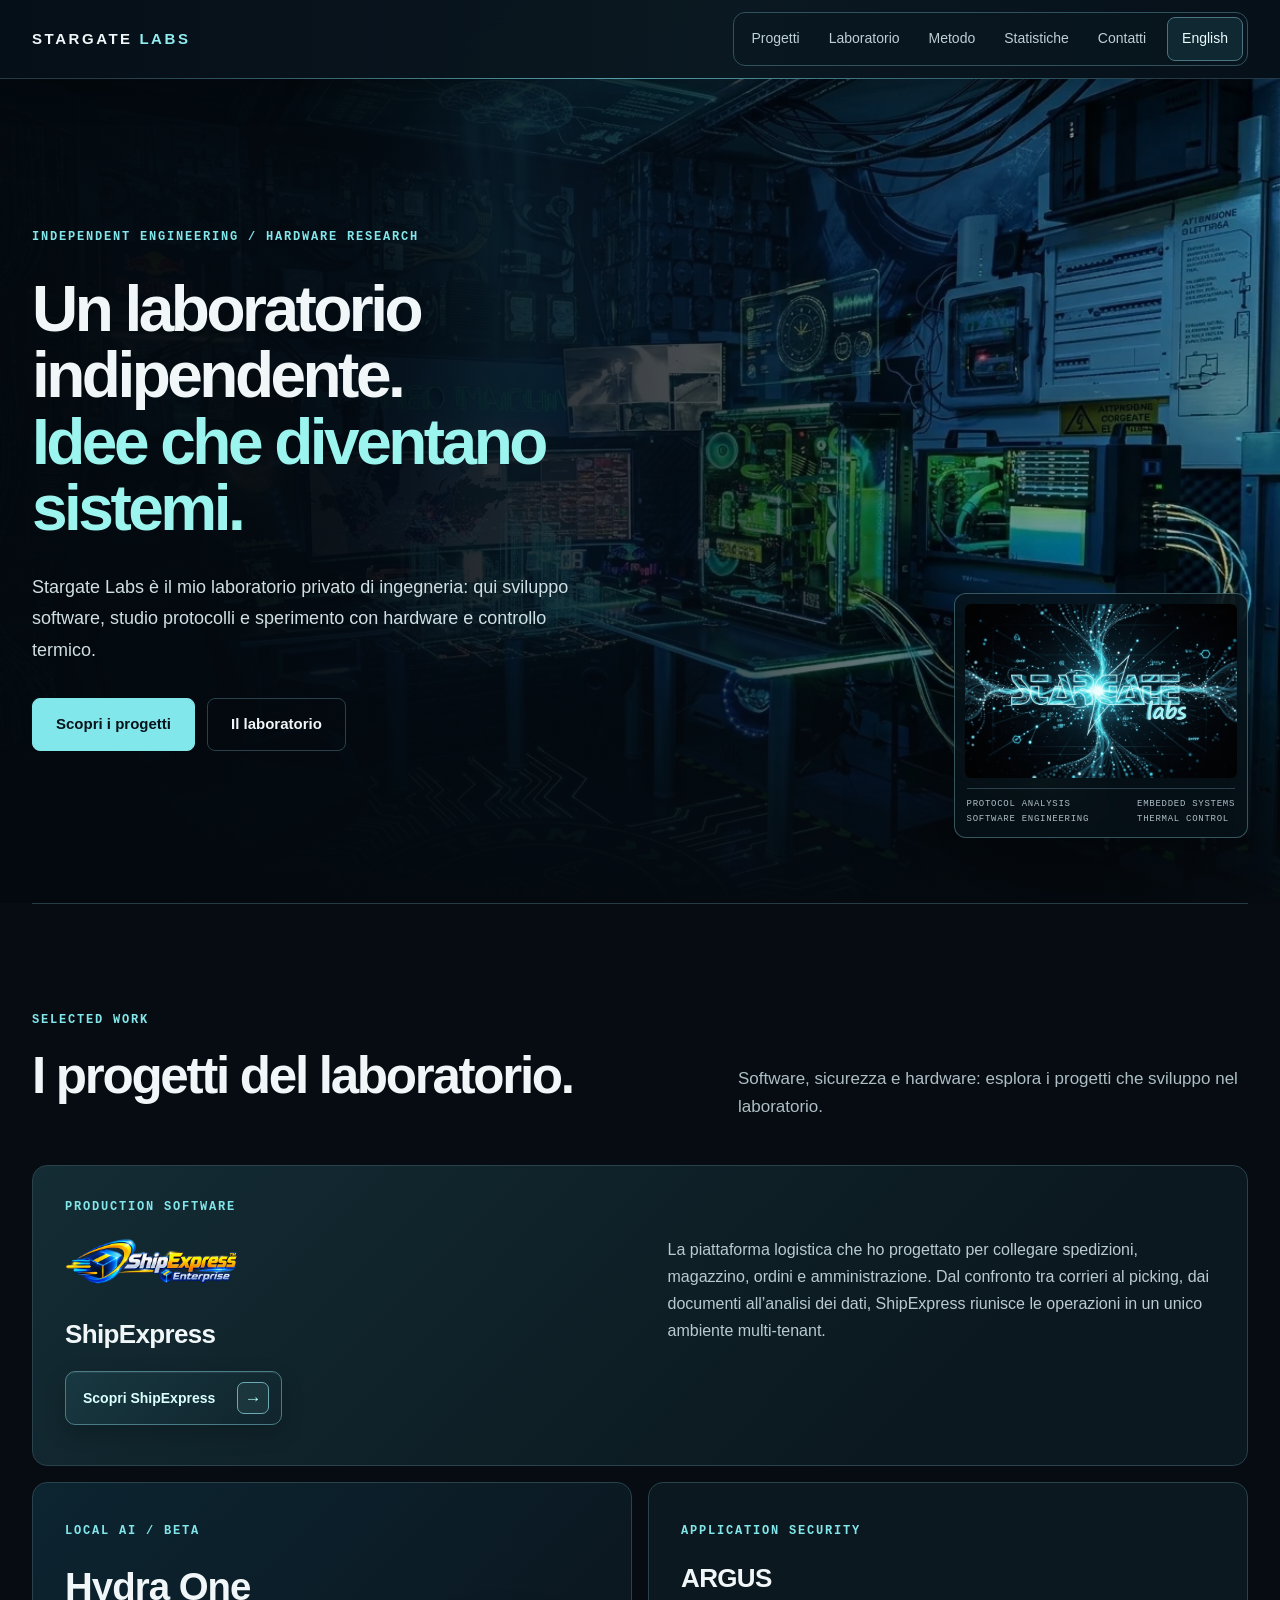
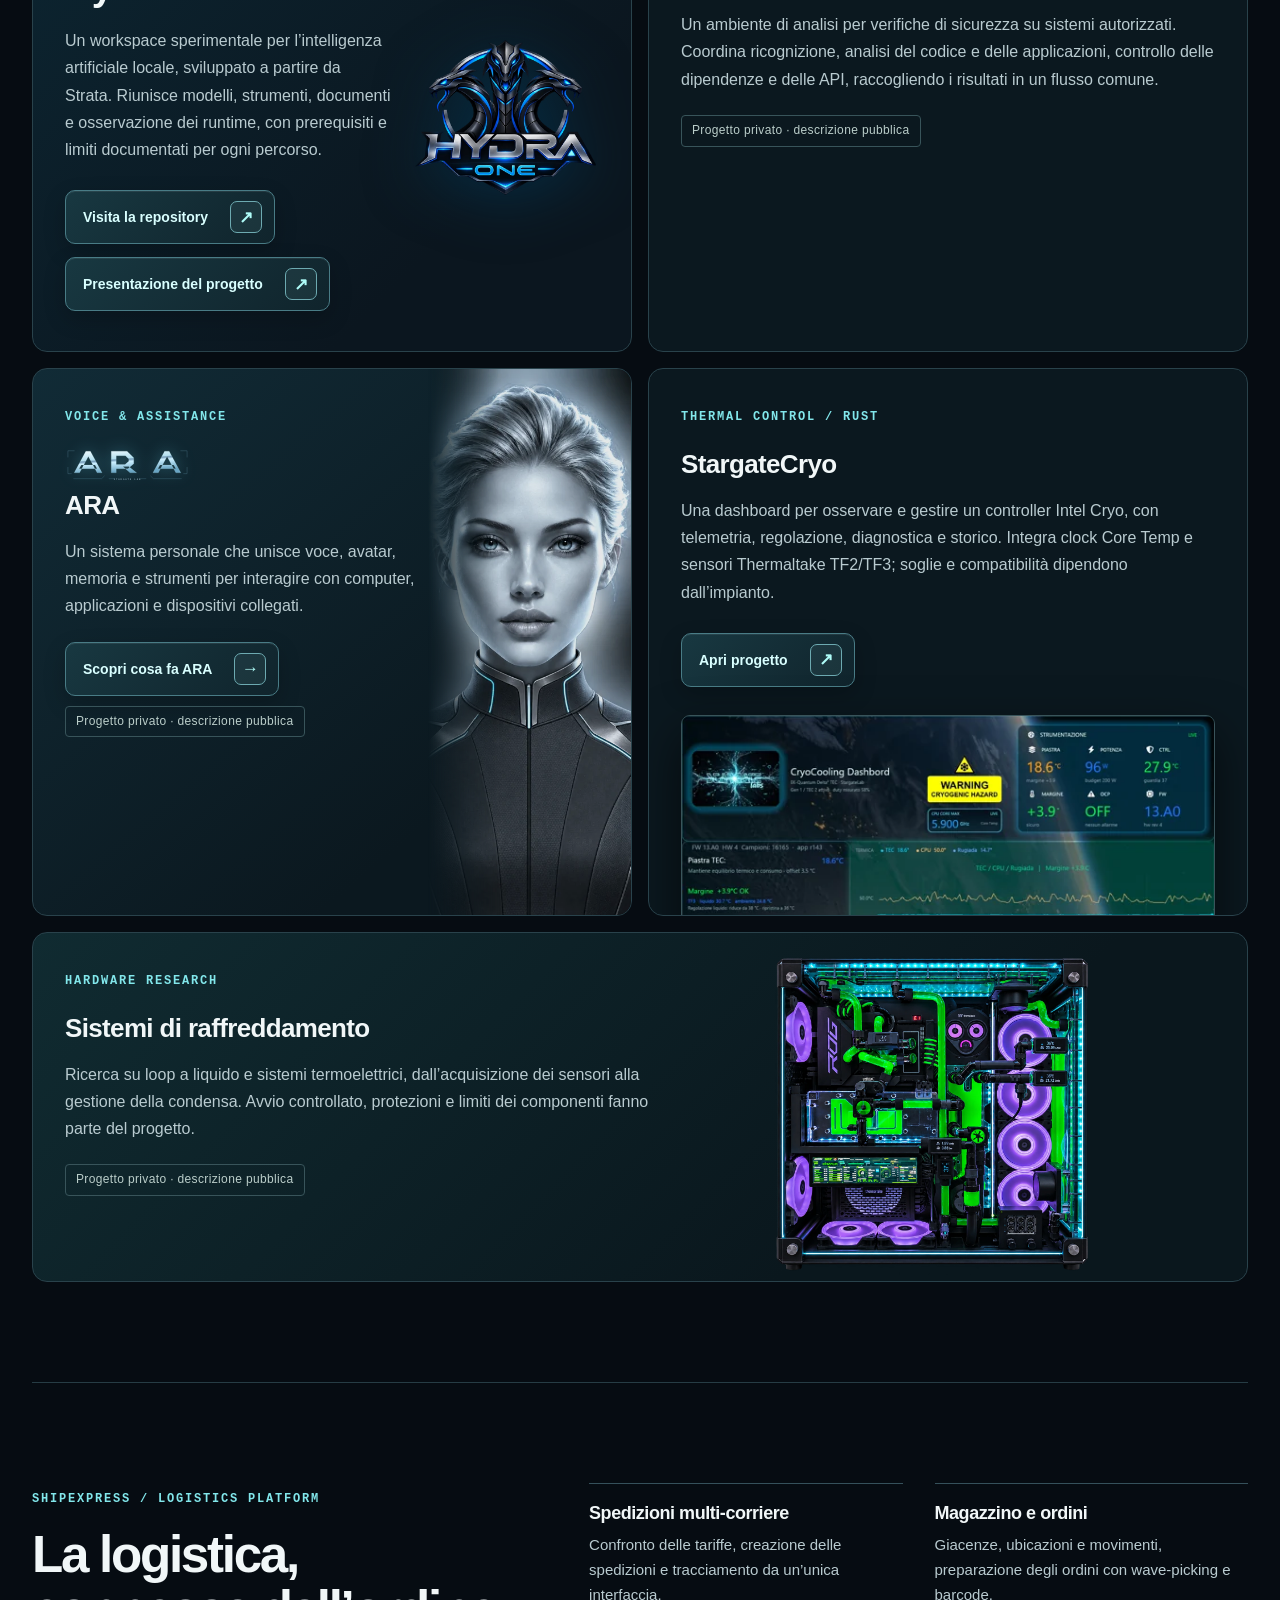
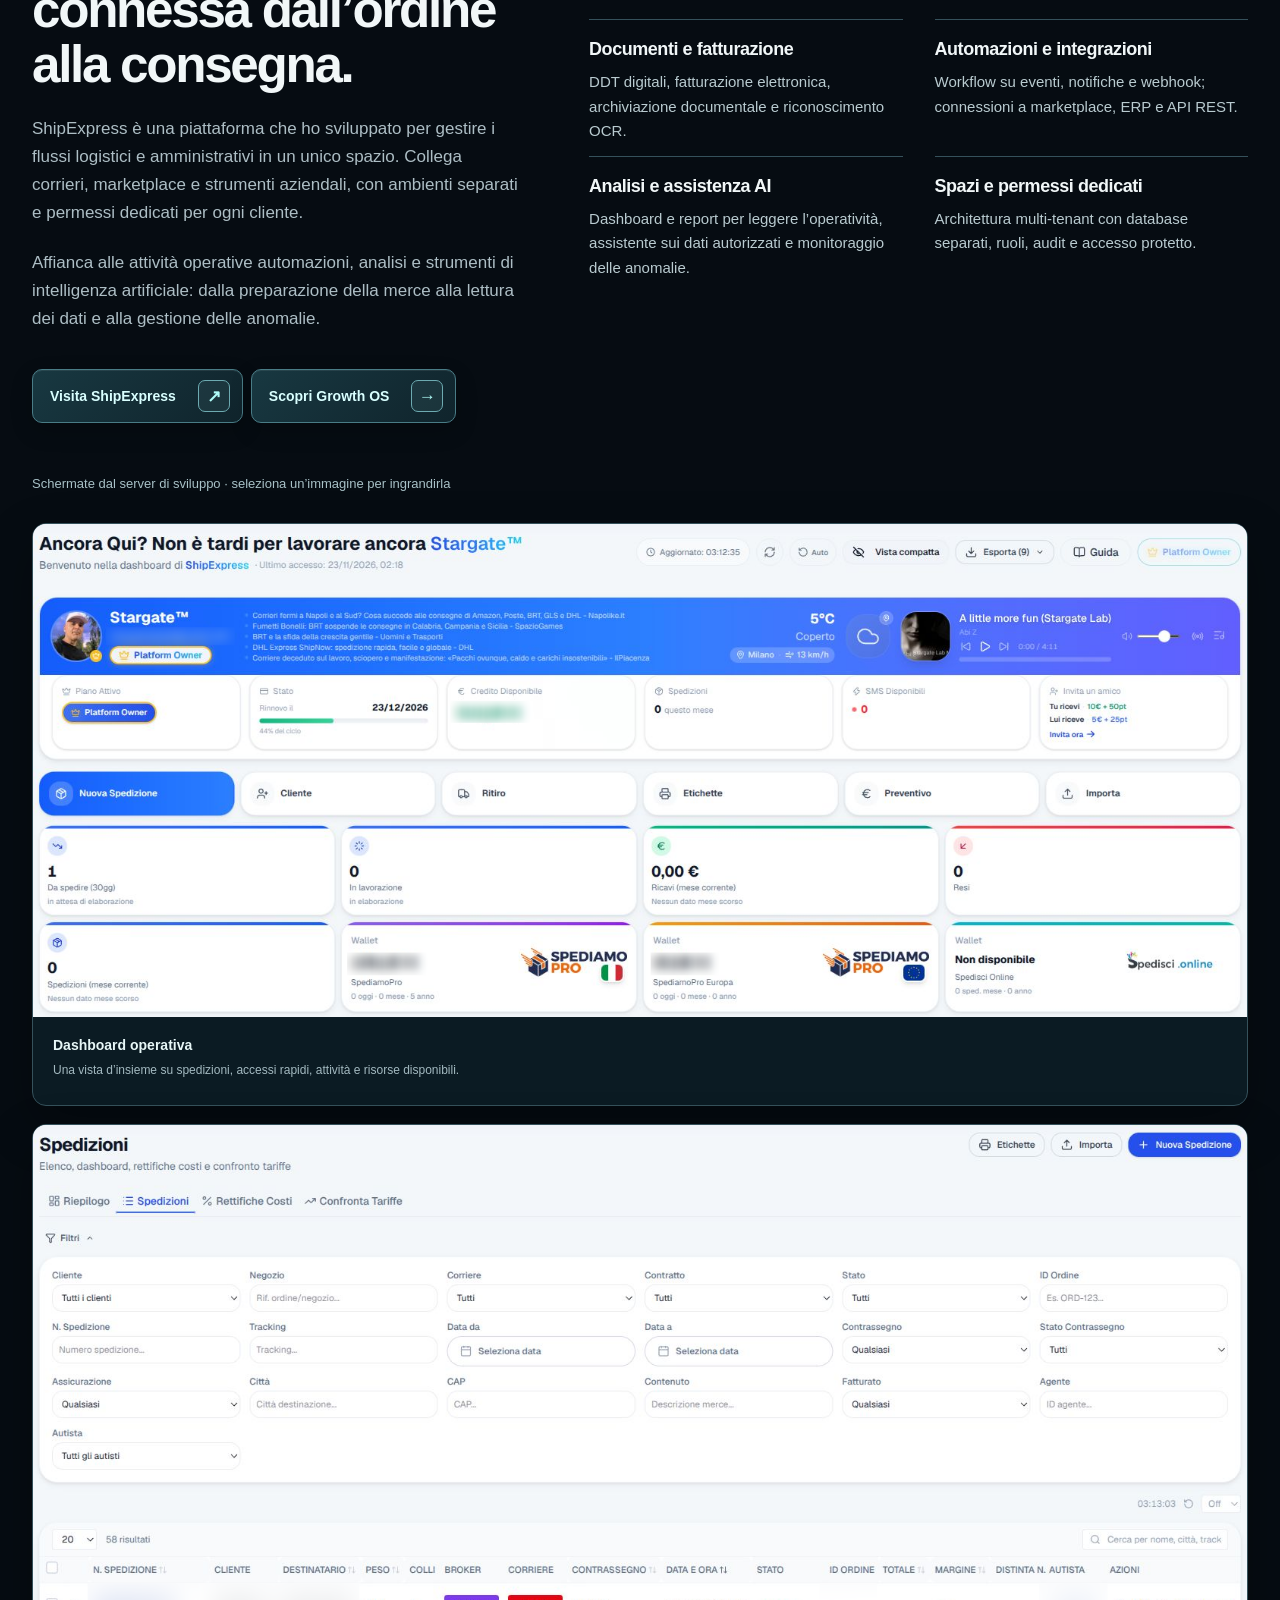
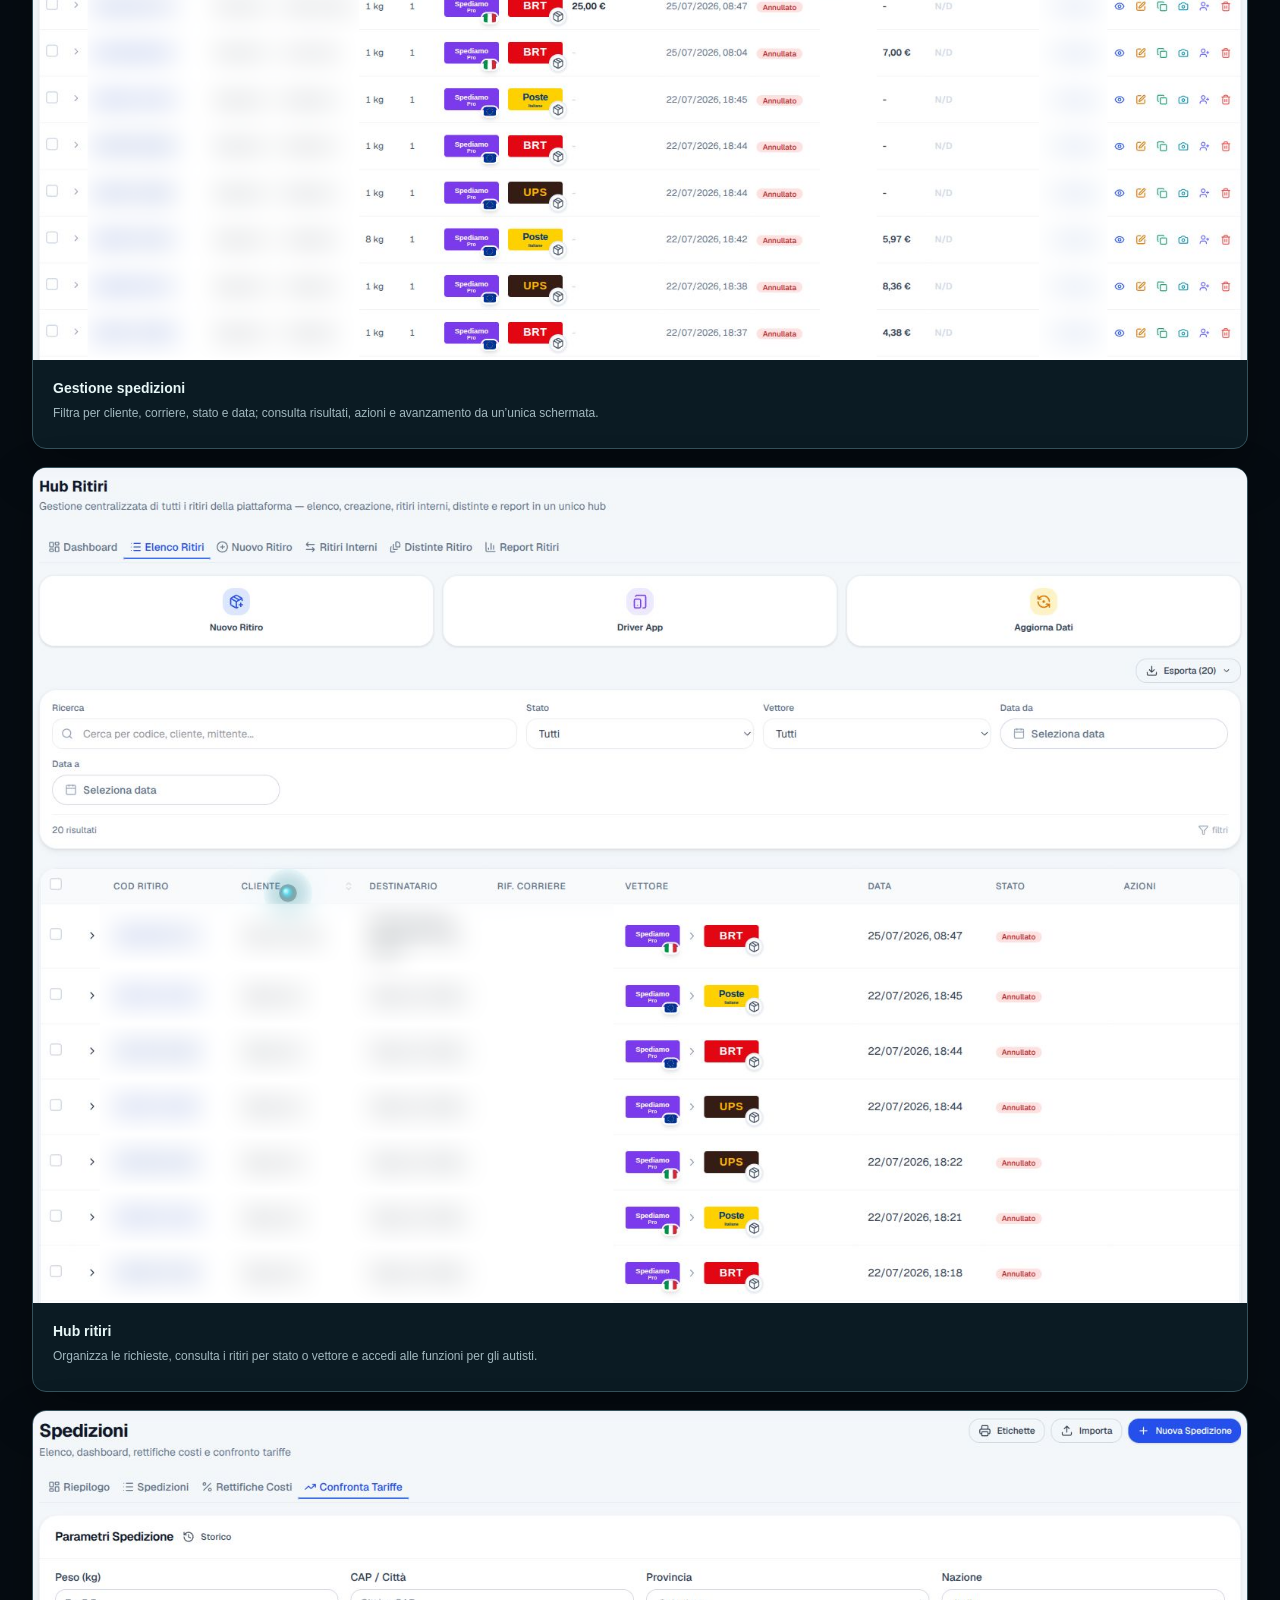
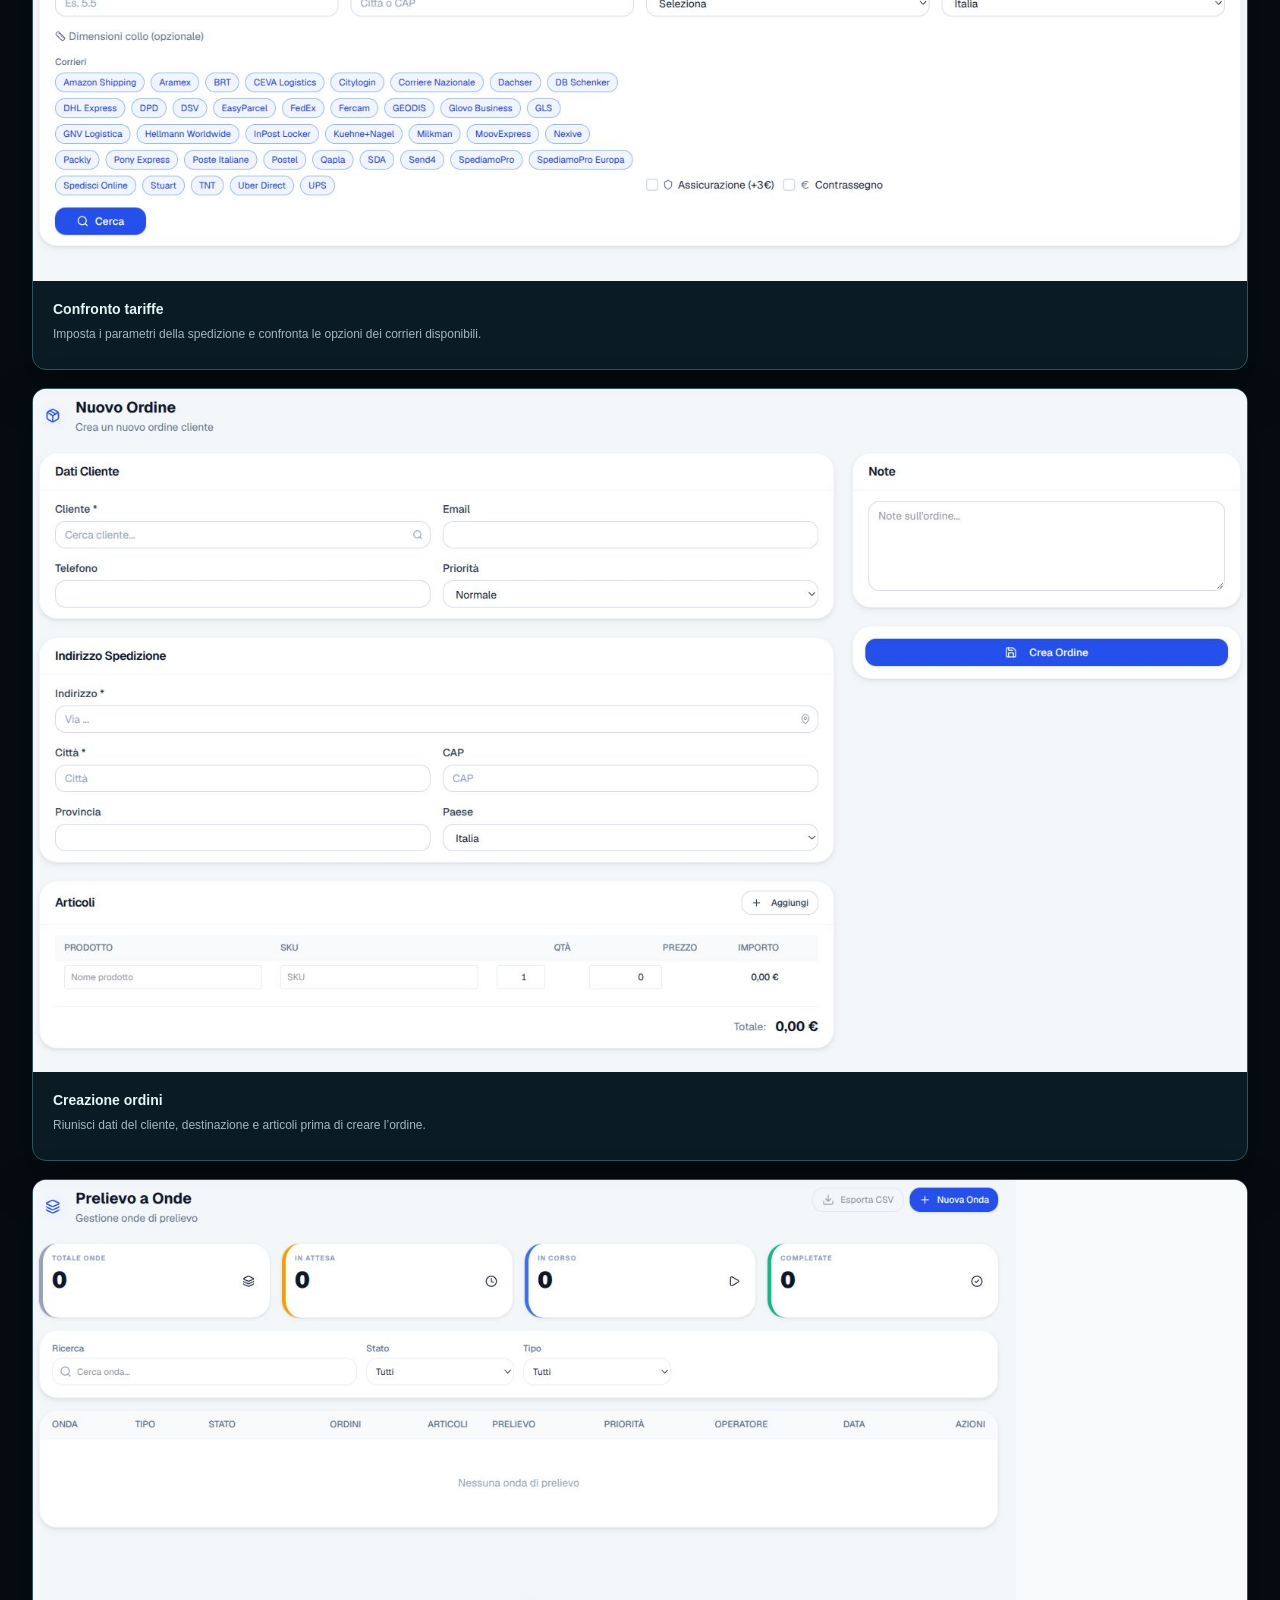
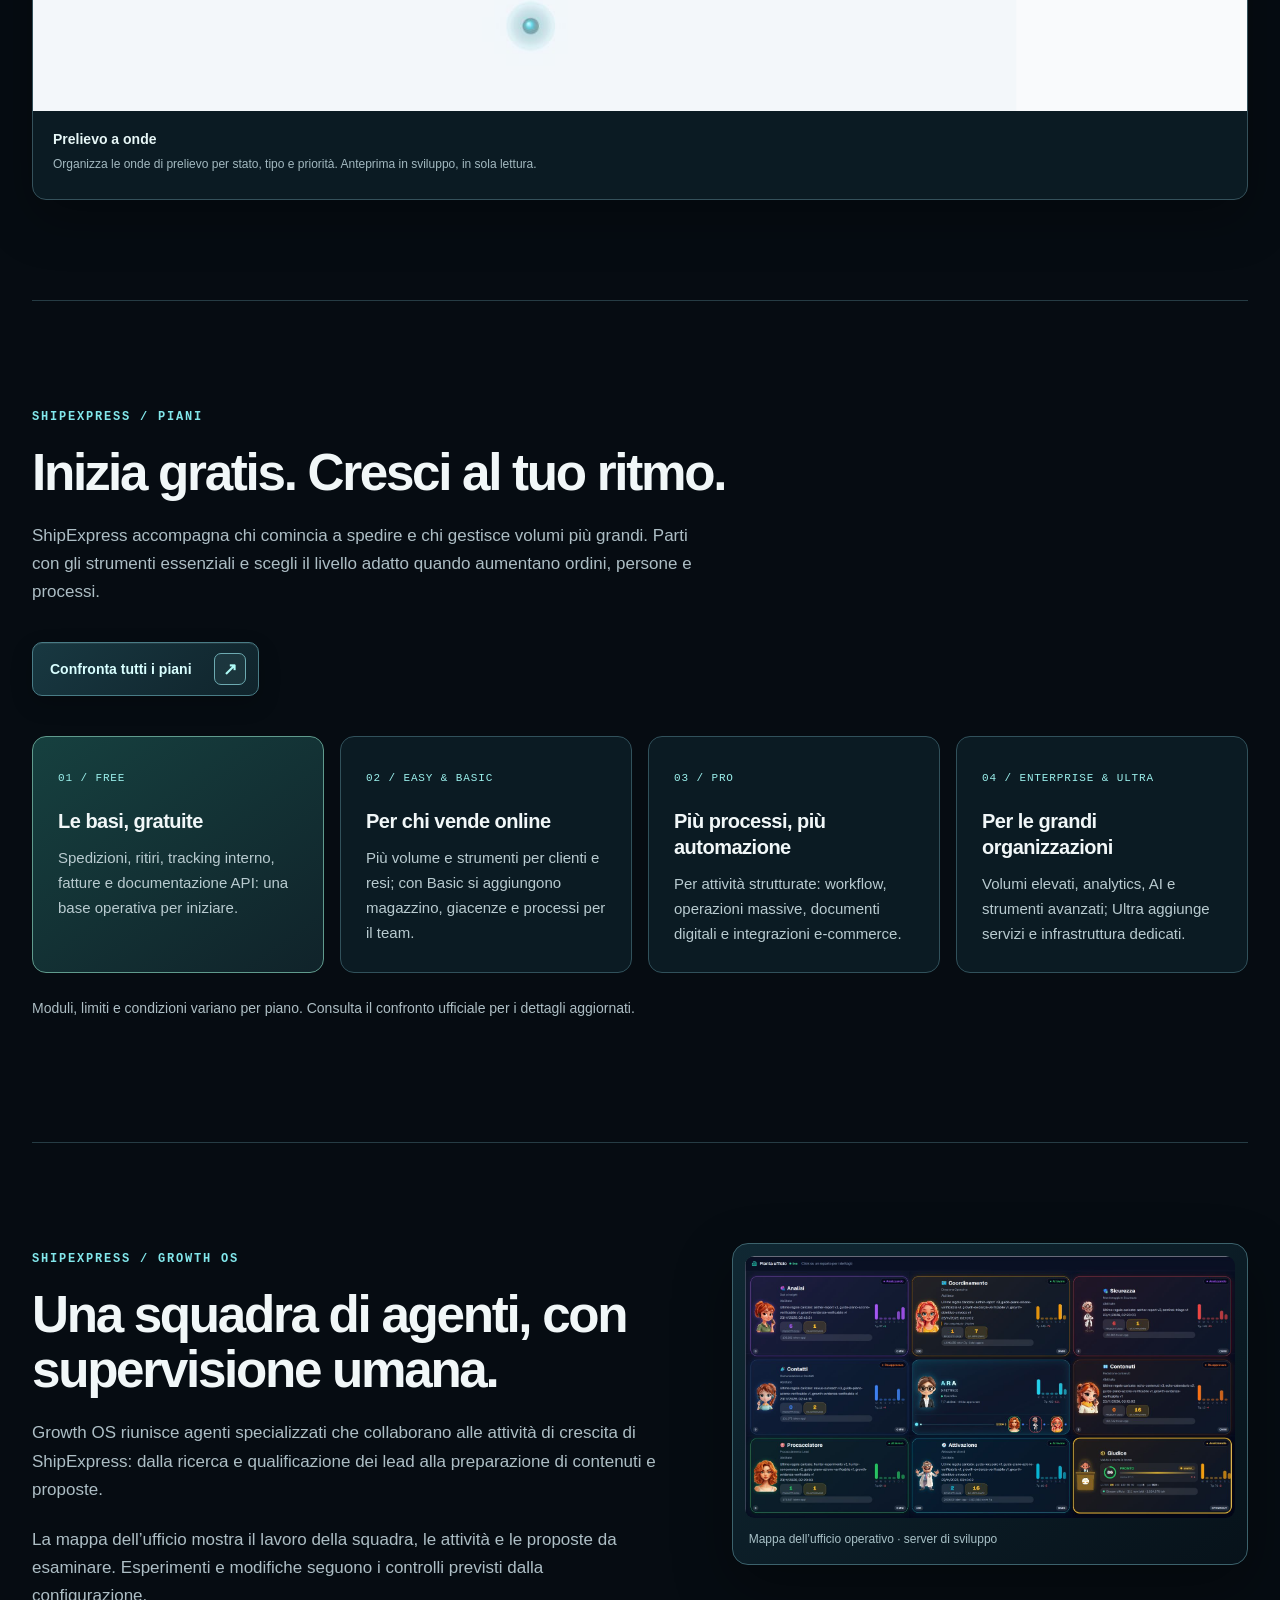
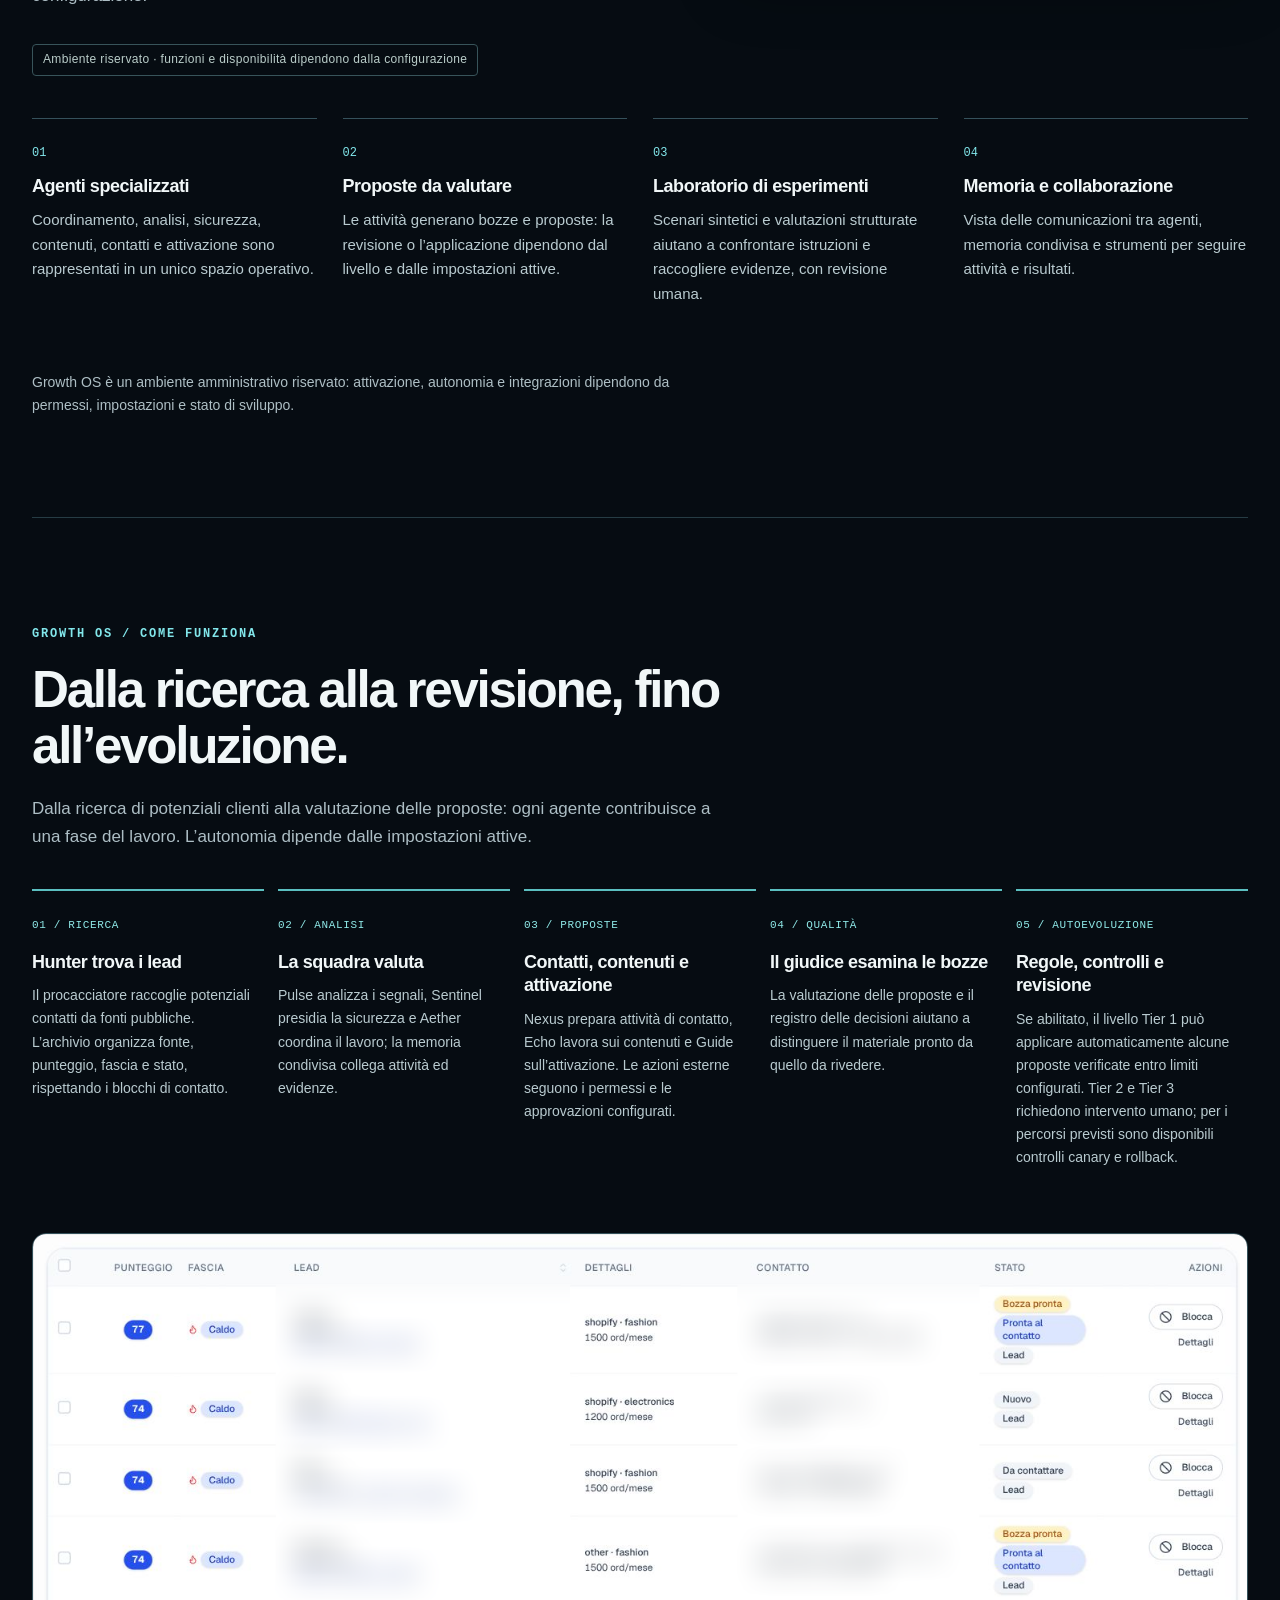
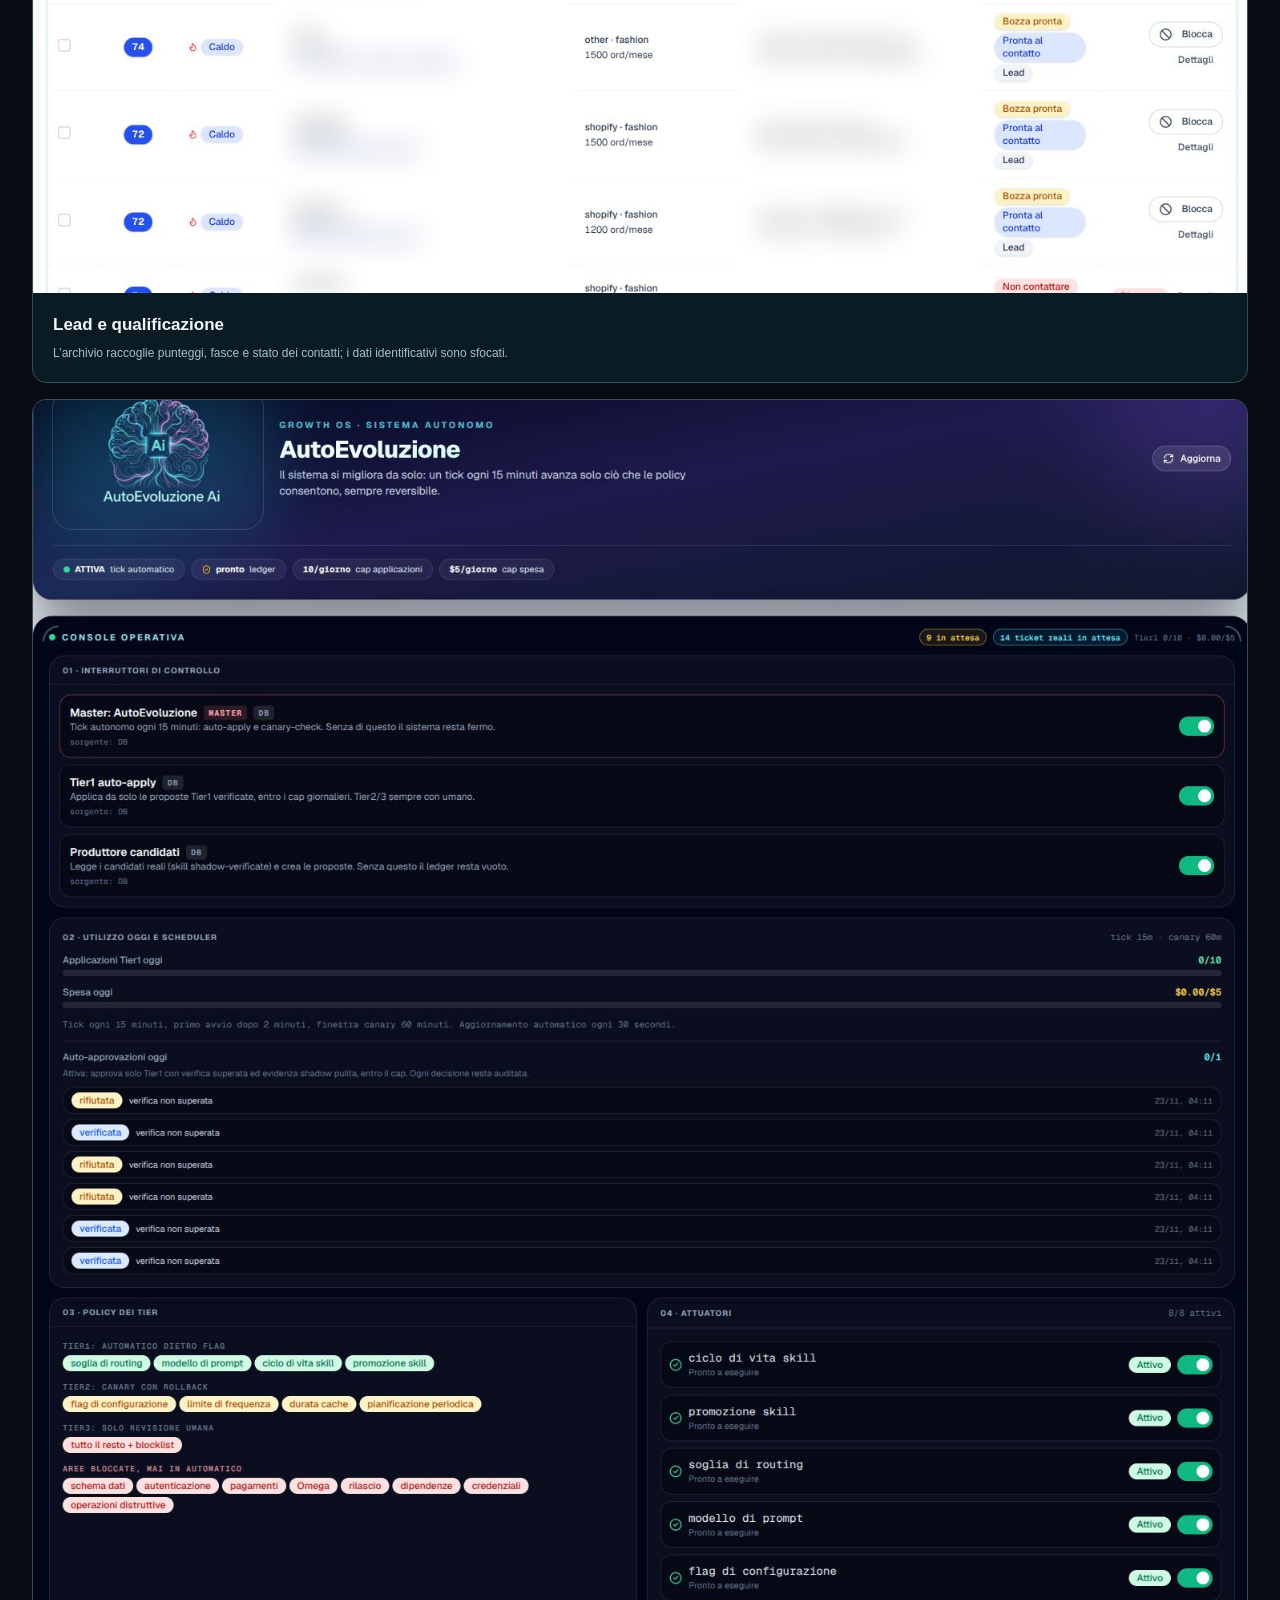
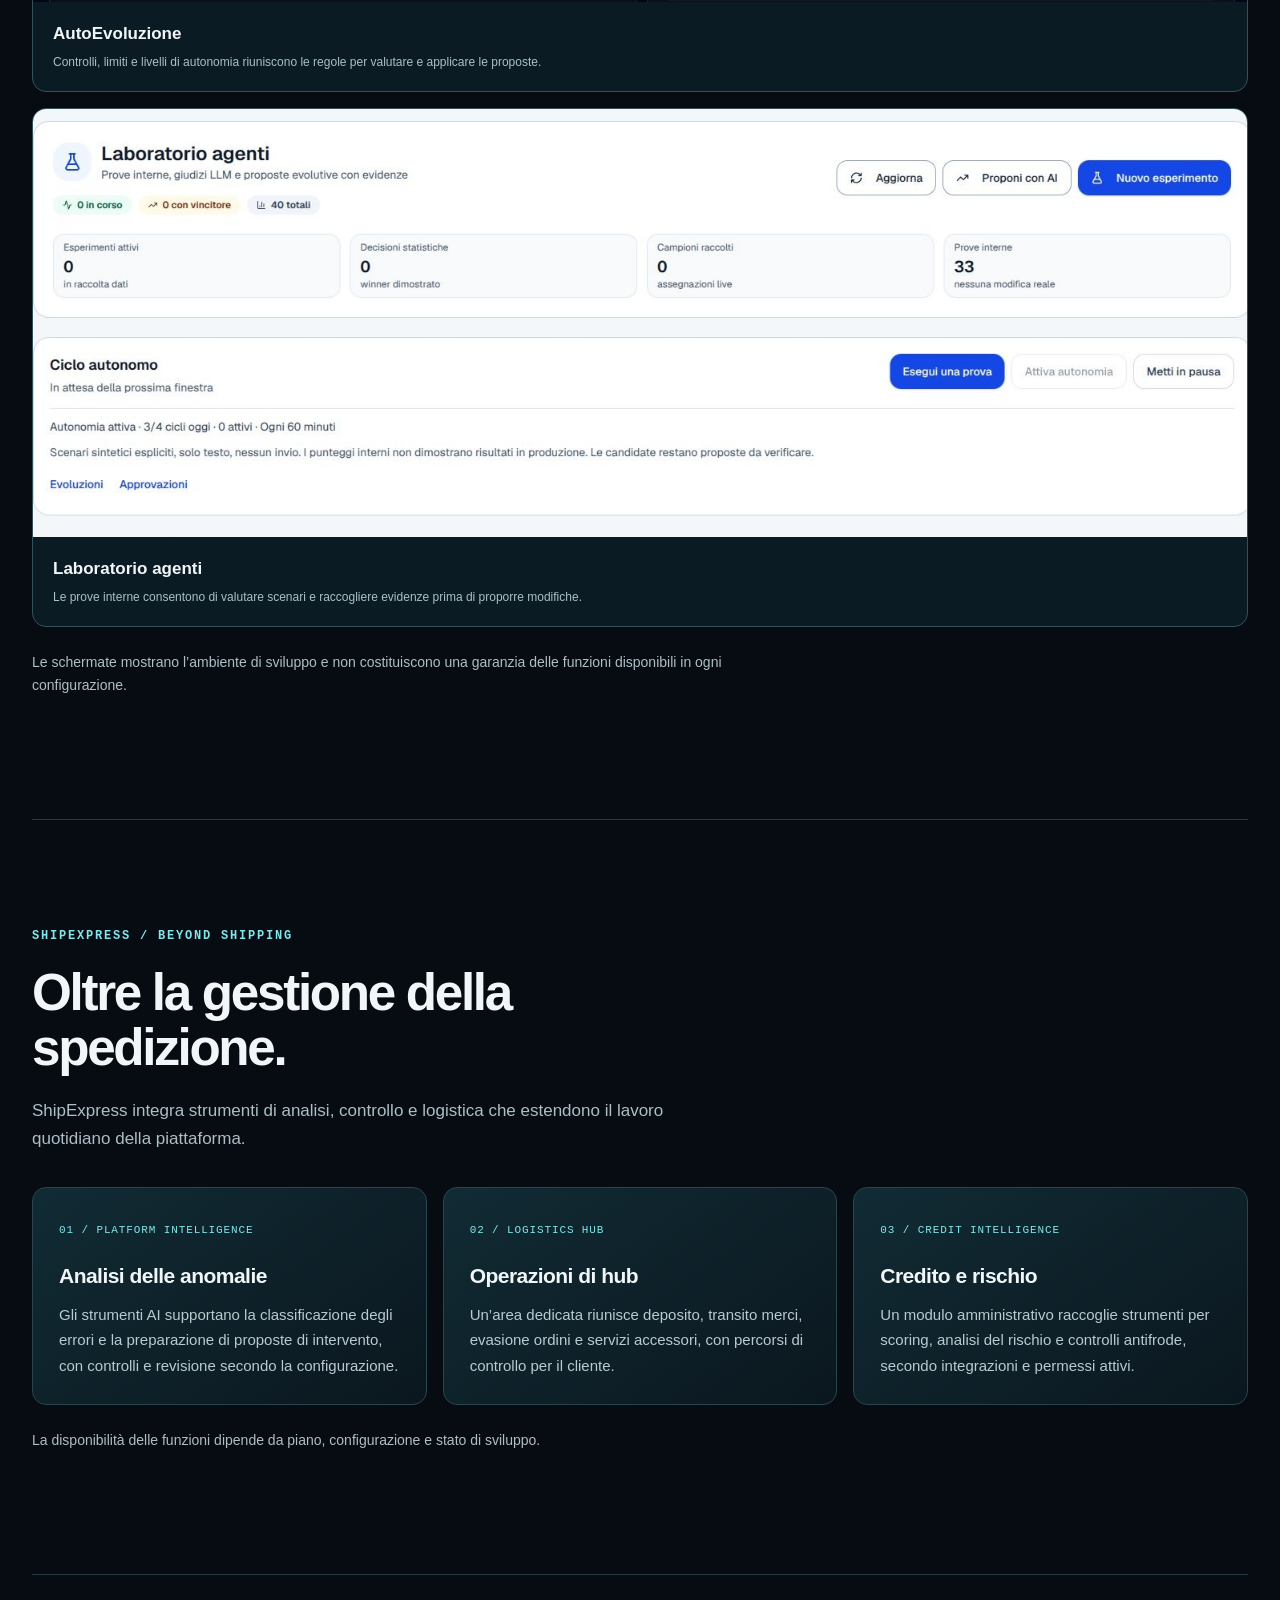
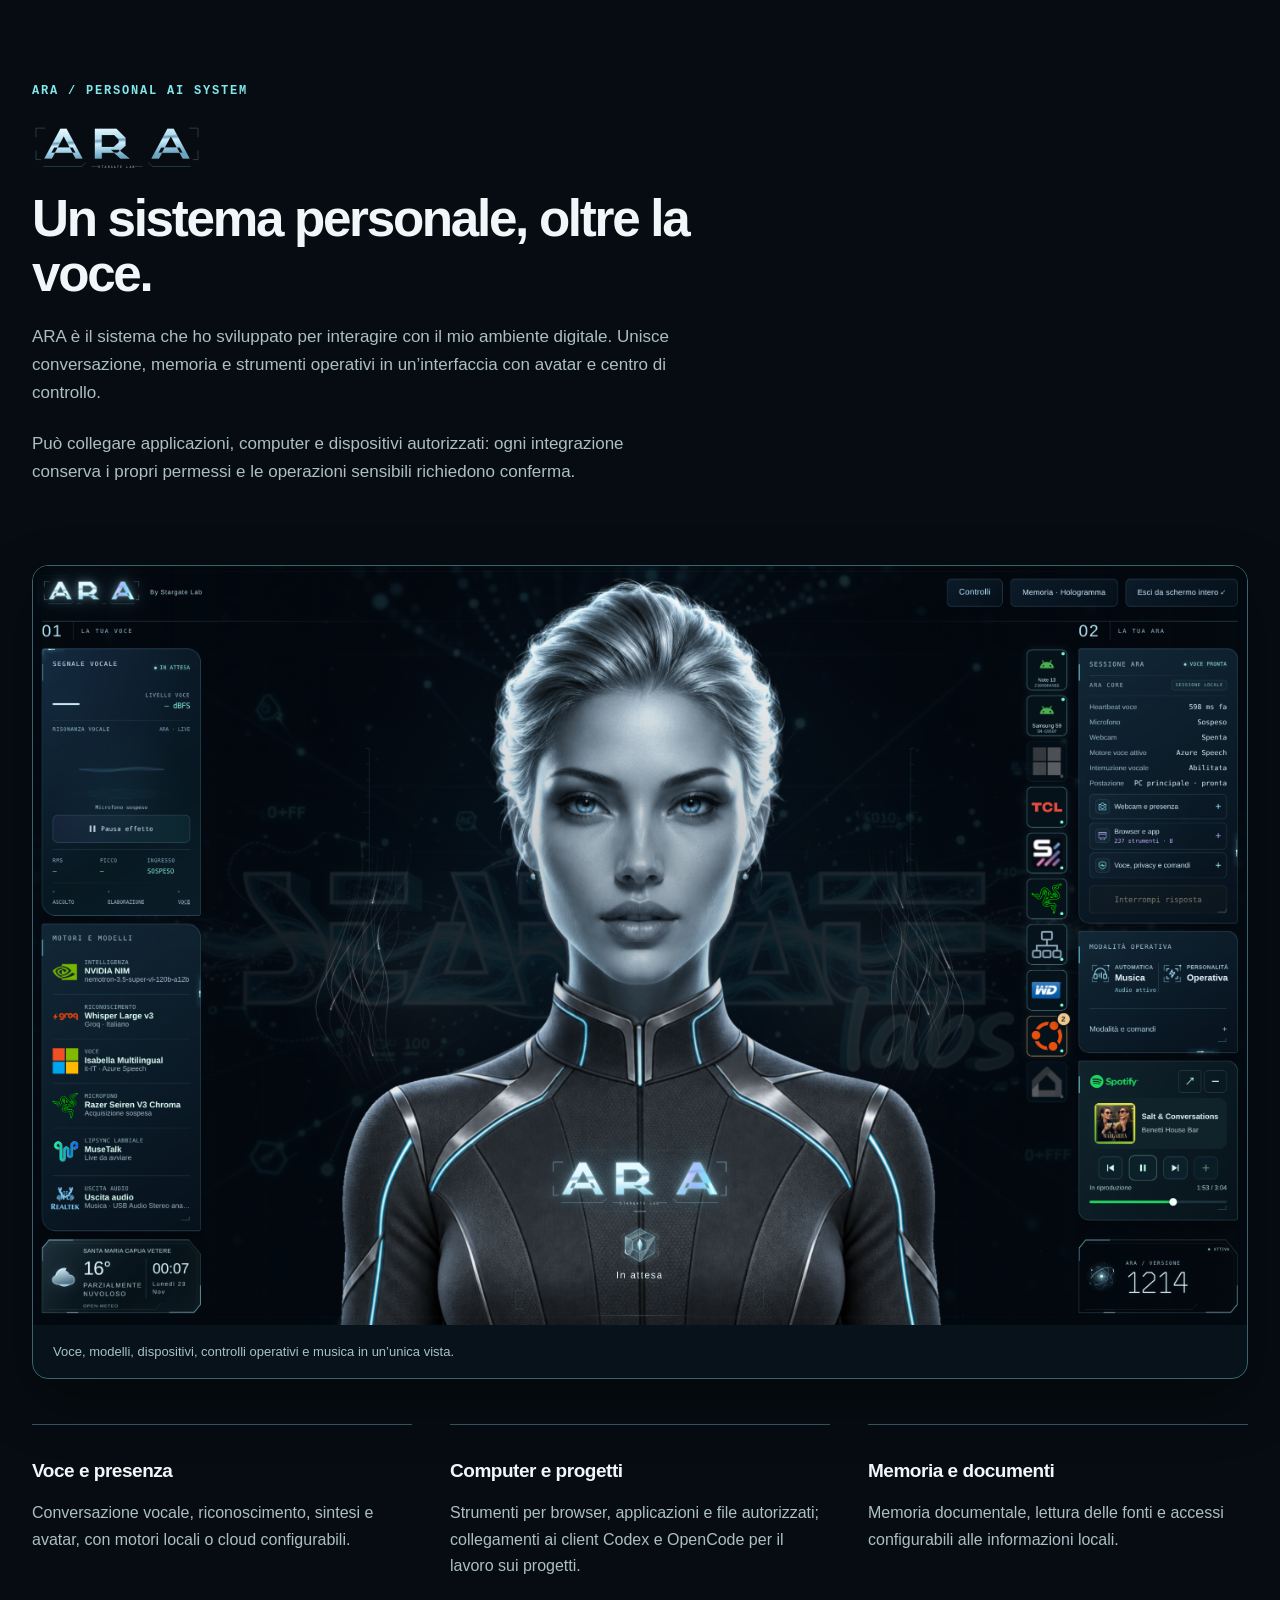
==== commit 735ecdf2: "Remove SignalRGB from main navigation" ====
--- a/index.html
+++ b/index.html
@@ -1,6 +1,6 @@
 <!doctype html><html lang="it" data-type="software"><head><meta charset="utf-8"><meta name="viewport" content="width=device-width, initial-scale=1"><meta name="description" content="Stargate Labs — software engineering, hardware interoperability, security research and thermal control."><title>Stargate Labs — Software &amp; Hardware Engineering</title><link rel="icon" href="assets/favicon.png"><link rel="alternate" hreflang="it" href="index.html"><link rel="alternate" hreflang="en" href="index-en.html"><style>
 :root{--bg:#050b10;--panel:#0b1821;--panel2:#0e202a;--ink:#eaf5f8;--muted:#a2bbc6;--line:#2c4652;--cyan:#7fe8f5;--green:#b3f67c;--radius:22px;--max:1180px}*{box-sizing:border-box}html{scroll-behavior:smooth;scroll-padding-top:100px}body{margin:0;background:var(--bg);color:var(--ink);font:17px/1.7 'Segoe UI',Arial,sans-serif}body:before{content:'';position:absolute;inset:0 0 auto;height:900px;z-index:-1;background:radial-gradient(ellipse at 80% 10%,#123e4a88,transparent 60%)}a{color:var(--cyan);text-decoration:none}a:hover{text-decoration:underline}a:focus-visible{outline:3px solid var(--green);outline-offset:5px;border-radius:4px}img{max-width:100%;height:auto}.wrap{width:min(var(--max),calc(100% - 48px));margin:auto}.skip{position:absolute;top:-80px;background:var(--ink);color:var(--bg);padding:12px;z-index:9}.skip:focus{top:0}header{border-bottom:1px solid var(--line);background:#050b10ee;position:sticky;top:0;z-index:3}.nav{display:flex;align-items:center;justify-content:space-between;gap:24px;min-height:80px}.brand{font-size:16px;letter-spacing:.15em;font-weight:700;color:var(--ink)}nav{display:flex;gap:24px;flex-wrap:wrap;align-items:center}nav a{font-size:14px;min-height:44px;display:inline-flex;align-items:center;color:var(--muted)}.lang{border:1px solid var(--line);padding:0 14px;border-radius:100px}.hero{display:grid;grid-template-columns:1.15fr .85fr;align-items:center;gap:48px;padding:88px 0 72px}.eyebrow{font:12px/1.6 Consolas,monospace;letter-spacing:.12em;text-transform:uppercase;color:var(--cyan)}h1{font-size:clamp(40px,4.7vw,66px);line-height:1.09;letter-spacing:-.045em;margin:22px 0 28px;max-width:760px}h2{font-size:clamp(29px,3vw,42px);line-height:1.2;letter-spacing:-.025em;margin:12px 0 20px}h3{font-size:23px;line-height:1.3;margin:16px 0}p{color:var(--muted);margin:0 0 22px;max-width:72ch}.hero-art{border:1px solid var(--line);border-radius:30px;padding:30px 22px;background:linear-gradient(145deg,#122b36,#050b10);position:relative}.hero-art img{display:block;object-fit:contain;width:100%}.art-caption{display:flex;justify-content:space-between;gap:12px;border-top:1px solid var(--line);padding-top:20px;margin-top:24px;font:11px/1.6 Consolas,monospace;letter-spacing:.08em;color:var(--muted)}.buttons{display:flex;flex-wrap:wrap;gap:12px;margin-top:30px}.button{padding:13px 21px;background:var(--cyan);color:#07131a;font-size:15px;font-weight:700;border:1px solid var(--cyan);border-radius:12px;min-height:48px}.button.secondary{background:transparent;color:var(--ink);border-color:var(--line)}.button:hover{text-decoration:none;filter:brightness(1.1)}.section{padding:64px 0;border-top:1px solid var(--line)}.section-top{display:flex;justify-content:space-between;gap:32px;align-items:end;margin-bottom:32px}.section-top p{max-width:570px}.suite{display:grid;grid-template-columns:repeat(3,minmax(0,1fr));gap:18px}.integration,.project{padding:28px;border:1px solid var(--line);border-radius:var(--radius);background:var(--panel);min-width:0}.integration{background:linear-gradient(145deg,#102933,#0a1720)}.integration p,.project p{font-size:16px}.actions{display:flex;gap:20px;flex-wrap:wrap;padding-top:8px;font-size:14px}.actions a,.text-link{display:inline-flex;align-items:center;min-height:44px}.projects{display:grid;grid-template-columns:repeat(2,minmax(0,1fr));gap:18px}.private{font-size:13px;color:var(--muted)}.method{display:grid;grid-template-columns:repeat(3,minmax(0,1fr));gap:32px}.method p{font-size:16px}.step{color:var(--green);font:24px Consolas,monospace}.stack{display:flex;flex-wrap:wrap;gap:10px}.stack span{border:1px solid var(--line);border-radius:10px;padding:10px 15px;font:14px Consolas,monospace;color:var(--muted)}.contact{display:flex;justify-content:space-between;gap:40px;align-items:center}.note{font-size:14px;margin-top:24px;max-width:90ch}footer{padding:34px 0;border-top:1px solid var(--line)}.foot{display:flex;justify-content:space-between;gap:24px;font-size:13px;color:var(--muted)}.brand-logos{display:flex;align-items:center;gap:30px;margin-bottom:26px}.brand-logos img{width:auto;height:30px;max-width:145px;object-fit:contain}.brand-logos .ship{height:45px;max-width:200px}@media(max-width:900px){.hero{grid-template-columns:1fr;padding-top:56px;gap:36px}.hero-art{max-width:560px}.suite,.method{grid-template-columns:1fr}.section-top,.contact{display:block}.nav{align-items:flex-start;padding:18px 0;flex-direction:column;gap:8px}nav{gap:18px}}@media(max-width:600px){.wrap{width:calc(100% - 32px)}.projects{grid-template-columns:1fr}.hero{padding:44px 0}.section{padding:44px 0}.integration,.project{padding:23px}.foot{flex-direction:column}nav{gap:14px}h1{font-size:40px}}@media(prefers-reduced-motion:reduce){html{scroll-behavior:auto}}
 .tech-logos{display:flex;flex-wrap:wrap;gap:22px;align-items:center;margin:25px 0}.tech-logos img{width:36px;height:36px;object-fit:contain}.project-brand{height:46px;width:auto;max-width:220px;object-fit:contain;margin:14px 0}@media(max-width:600px){.nav{position:relative}.lang{position:absolute;right:0;top:16px}.brand{font-size:14px;letter-spacing:.12em}}
-.hero-art>img{border-radius:18px}.project-brand{border-radius:10px}.brand-logos img,.tech-logos img{border-radius:0}.stats-grid{display:grid;grid-template-columns:repeat(4,minmax(0,1fr));gap:16px;margin:28px 0}.stat-card{border:1px solid var(--line);border-radius:18px;padding:24px;background:linear-gradient(145deg,#102632,#09151d)}.stat-label{display:block;font:12px/1.6 Consolas,monospace;letter-spacing:.07em;color:var(--muted)}.stat-value{display:block;color:var(--cyan);font-size:38px;line-height:1.4;font-weight:650;margin-top:10px}.stats-meta{display:flex;gap:18px;flex-wrap:wrap;align-items:center}.stats-meta img{max-width:100%;height:auto}.repo-stats{overflow-x:auto;border:1px solid var(--line);border-radius:16px;margin:24px 0}.repo-stats table{border-collapse:collapse;width:100%;min-width:540px}.repo-stats th,.repo-stats td{padding:16px;text-align:left;border-bottom:1px solid var(--line);font-size:14px}.repo-stats th{color:var(--muted);font-weight:500}.repo-stats td{color:var(--ink)}.stats-disclosure{border:1px solid var(--line);border-radius:16px;padding:20px;margin:22px 0}.stats-disclosure summary{cursor:pointer;min-height:44px;display:flex;align-items:center;color:var(--cyan)}.stats-widgets{display:flex;gap:18px;flex-wrap:wrap}.stats-widgets img{max-width:100%;border-radius:14px}.stats-clock{font-family:Consolas,monospace;color:var(--muted);font-size:13px}@media(max-width:700px){.stats-grid{grid-template-columns:repeat(2,minmax(0,1fr))}.stat-card{padding:20px}.stat-value{font-size:32px}}</style><meta name="page-type" content="software"><meta name="site-kind" content="software"><link rel="stylesheet" href="assets/refinement.css?v=20261123-13"></head><body><a class="skip" href="#main">Vai al contenuto</a><header><div class="wrap nav"><a class="brand" href="#" aria-label="Stargate Labs"><span>STARGATE <b>LABS</b></span></a><nav aria-label="Navigazione principale"><a href="#projects">Progetti</a><a href="#lab">Laboratorio</a><a href="#signalrgb">SignalRGB</a><a href="#method">Metodo</a><a href="#statistics">Statistiche</a><a href="#contact">Contatti</a><a class="lang" href="index-en.html" hreflang="en">English</a></nav></div></header><main id="main" class="wrap"><section class="hero" data-enter><div class="hero-copy"><span class="eyebrow">INDEPENDENT ENGINEERING / HARDWARE RESEARCH</span><h1>Un laboratorio indipendente.<br><em>Idee che diventano sistemi.</em></h1><p>Stargate Labs è il mio laboratorio privato di ingegneria: qui sviluppo software, studio protocolli e sperimento con hardware e controllo termico.</p><div class="buttons"><a class="button" href="#projects">Scopri i progetti</a><a class="button secondary" href="#lab">Il laboratorio</a></div></div><div class="hero-art"><img src="assets/logo.png" alt="Stargate Labs" width="1400" height="894"><div class="art-caption"><span>PROTOCOL ANALYSIS<br>SOFTWARE ENGINEERING</span><span>EMBEDDED SYSTEMS<br>THERMAL CONTROL</span></div></div></section><section class="section" id="projects"><div class="section-top"><div><span class="eyebrow">SELECTED WORK</span><h2>I progetti del laboratorio.</h2></div><p>Software, sicurezza e hardware: esplora i progetti che sviluppo nel laboratorio.</p></div><div class="projects"><article class="project"><span class="eyebrow">Production software</span><img class="project-brand" src="assets/shipexpress-logo.png" alt="ShipExpress"><h3>ShipExpress</h3><p>La piattaforma logistica che ho progettato per collegare spedizioni, magazzino, ordini e amministrazione. Dal confronto tra corrieri al picking, dai documenti all’analisi dei dati, ShipExpress riunisce le operazioni in un unico ambiente multi-tenant.</p><a class="text-link" href="#shipexpress">Scopri ShipExpress</a></article><article class="project project-hydra"><div class="project-body"><span class="eyebrow">LOCAL AI / BETA</span><h3>Hydra One</h3><p>Un workspace sperimentale per l’intelligenza artificiale locale, sviluppato a partire da Strata. Riunisce modelli, strumenti, documenti e osservazione dei runtime, con prerequisiti e limiti documentati per ogni percorso.</p><a class="text-link" href="https://github.com/StargateLabs/Hydra-One">Visita la repository</a><a class="text-link" href="https://stargatelabs.github.io/Hydra-One/">Presentazione del progetto</a></div><img class="hydra-brand" src="assets/hydra-one.webp" alt="Logo Hydra One" loading="lazy" width="640" height="640"></article><article class="project"><span class="eyebrow">Application security</span><h3>ARGUS</h3><p>Un ambiente di analisi per verifiche di sicurezza su sistemi autorizzati. Coordina ricognizione, analisi del codice e delle applicazioni, controllo delle dipendenze e delle API, raccogliendo i risultati in un flusso comune.</p><span class="private">Progetto privato · descrizione pubblica</span></article><article class="project project-ara"><span class="eyebrow">VOICE &amp; ASSISTANCE</span><img class="ara-wordmark" src="assets/ara-wordmark.svg" alt="Logo ARA" width="300" height="84" loading="lazy"><h3>ARA</h3><p>Un sistema personale che unisce voce, avatar, memoria e strumenti per interagire con computer, applicazioni e dispositivi collegati.</p><a class="text-link" href="#ara">Scopri cosa fa ARA</a><span class="private">Progetto privato · descrizione pubblica</span><img class="ara-portrait" src="assets/ara-portrait.webp" alt="Ritratto dell’assistente ARA" width="640" height="960" loading="lazy"></article><article class="project project-cryo"><span class="eyebrow">THERMAL CONTROL / RUST</span><h3>StargateCryo</h3><p>Una dashboard per osservare e gestire un controller Intel Cryo, con telemetria, regolazione, diagnostica e storico. Integra clock Core Temp e sensori Thermaltake TF2/TF3; soglie e compatibilità dipendono dall’impianto.</p><a class="text-link" href="https://github.com/StargateLabs/dashboard-for-intel-cryo-cooling-technology">Apri progetto</a><img class="cryo-preview" src="assets/cryocooling-dashboard.webp" alt="Schermata della dashboard StargateCryo per Windows" width="563" height="1000" loading="lazy"></article><article class="project project-cooling" id="cooling"><span class="eyebrow">HARDWARE RESEARCH</span><h3>Sistemi di raffreddamento</h3><p>Ricerca su loop a liquido e sistemi termoelettrici, dall’acquisizione dei sensori alla gestione della condensa. Avvio controllato, protezioni e limiti dei componenti fanno parte del progetto.</p><span class="private">Progetto privato · descrizione pubblica</span><img class="cooling-workstation" src="assets/windows-workstation.webp" alt="Workstation Windows del laboratorio mostrata nel centro di controllo ARA" width="1254" height="1254" loading="lazy"></article></div></section><section class="section ship-section" id="shipexpress"><div class="ship-intro"><span class="eyebrow">SHIPEXPRESS / LOGISTICS PLATFORM</span><h2>La logistica, connessa dall’ordine alla consegna.</h2><p>ShipExpress è una piattaforma che ho sviluppato per gestire i flussi logistici e amministrativi in un unico spazio. Collega corrieri, marketplace e strumenti aziendali, con ambienti separati e permessi dedicati per ogni cliente.</p><p>Affianca alle attività operative automazioni, analisi e strumenti di intelligenza artificiale: dalla preparazione della merce alla lettura dei dati e alla gestione delle anomalie.</p><a class="text-link" href="https://shipexpress.it">Visita ShipExpress</a><a class="text-link" href="#growth-os">Scopri Growth OS</a></div><div class="ship-capabilities"><article><h3>Spedizioni multi-corriere</h3><p>Confronto delle tariffe, creazione delle spedizioni e tracciamento da un’unica interfaccia.</p></article><article><h3>Magazzino e ordini</h3><p>Giacenze, ubicazioni e movimenti, preparazione degli ordini con wave-picking e barcode.</p></article><article><h3>Documenti e fatturazione</h3><p>DDT digitali, fatturazione elettronica, archiviazione documentale e riconoscimento OCR.</p></article><article><h3>Automazioni e integrazioni</h3><p>Workflow su eventi, notifiche e webhook; connessioni a marketplace, ERP e API REST.</p></article><article><h3>Analisi e assistenza AI</h3><p>Dashboard e report per leggere l’operatività, assistente sui dati autorizzati e monitoraggio delle anomalie.</p></article><article><h3>Spazi e permessi dedicati</h3><p>Architettura multi-tenant con database separati, ruoli, audit e accesso protetto.</p></article></div><p class="ship-gallery-label">Schermate dal server di sviluppo · seleziona un’immagine per ingrandirla</p><div class="ship-gallery"><figure><a href="assets/shipexpress-dashboard-new.png" target="_blank" rel="noopener" aria-label="Ingrandisci la schermata: Dashboard operativa"><img src="assets/shipexpress-dashboard-new.png" alt="Dashboard operativa — ShipExpress" width="1600" height="650" loading="lazy"></a><figcaption><strong>Dashboard operativa</strong><span>Una vista d’insieme su spedizioni, accessi rapidi, attività e risorse disponibili.</span></figcaption></figure><figure><a href="assets/shipexpress-spedizioni-new.png" target="_blank" rel="noopener" aria-label="Ingrandisci la schermata: Gestione spedizioni"><img src="assets/shipexpress-spedizioni-new.png" alt="Gestione spedizioni — ShipExpress" width="1600" height="1100" loading="lazy"></a><figcaption><strong>Gestione spedizioni</strong><span>Filtra per cliente, corriere, stato e data; consulta risultati, azioni e avanzamento da un’unica schermata.</span></figcaption></figure><figure><a href="assets/shipexpress-ritiri-new.png" target="_blank" rel="noopener" aria-label="Ingrandisci la schermata: Hub ritiri"><img src="assets/shipexpress-ritiri-new.png" alt="Hub ritiri — ShipExpress" width="1600" height="1100" loading="lazy"></a><figcaption><strong>Hub ritiri</strong><span>Organizza le richieste, consulta i ritiri per stato o vettore e accedi alle funzioni per gli autisti.</span></figcaption></figure><figure><a href="assets/shipexpress-rate-new.jpg" target="_blank" rel="noopener" aria-label="Ingrandisci la schermata: Confronto tariffe"><img src="assets/shipexpress-rate-new.jpg" alt="Confronto tariffe — ShipExpress" width="1600" height="620" loading="lazy"></a><figcaption><strong>Confronto tariffe</strong><span>Imposta i parametri della spedizione e confronta le opzioni dei corrieri disponibili.</span></figcaption></figure><figure><a href="assets/shipexpress-orders-new.jpg" target="_blank" rel="noopener" aria-label="Ingrandisci la schermata: Creazione ordini"><img src="assets/shipexpress-orders-new.jpg" alt="Creazione ordini — ShipExpress" width="1600" height="900" loading="lazy"></a><figcaption><strong>Creazione ordini</strong><span>Riunisci dati del cliente, destinazione e articoli prima di creare l’ordine.</span></figcaption></figure><figure><a href="assets/shipexpress-wave-new.jpg" target="_blank" rel="noopener" aria-label="Ingrandisci la schermata: Prelievo a onde"><img src="assets/shipexpress-wave-new.jpg" alt="Prelievo a onde — ShipExpress" width="1600" height="700" loading="lazy"></a><figcaption><strong>Prelievo a onde</strong><span>Organizza le onde di prelievo per stato, tipo e priorità. Anteprima in sviluppo, in sola lettura.</span></figcaption></figure></div></section><section class="section plans-section" id="piani-shipexpress"><div class="plans-intro"><span class="eyebrow">SHIPEXPRESS / PIANI</span><h2>Inizia gratis. Cresci al tuo ritmo.</h2><p>ShipExpress accompagna chi comincia a spedire e chi gestisce volumi più grandi. Parti con gli strumenti essenziali e scegli il livello adatto quando aumentano ordini, persone e processi.</p><a class="text-link" href="https://shipexpress.it/prezzi">Confronta tutti i piani</a></div><div class="plans-grid"><article><span>01 / FREE</span><h3>Le basi, gratuite</h3><p>Spedizioni, ritiri, tracking interno, fatture e documentazione API: una base operativa per iniziare.</p></article><article><span>02 / EASY &amp; BASIC</span><h3>Per chi vende online</h3><p>Più volume e strumenti per clienti e resi; con Basic si aggiungono magazzino, giacenze e processi per il team.</p></article><article><span>03 / PRO</span><h3>Più processi, più automazione</h3><p>Per attività strutturate: workflow, operazioni massive, documenti digitali e integrazioni e-commerce.</p></article><article><span>04 / ENTERPRISE &amp; ULTRA</span><h3>Per le grandi organizzazioni</h3><p>Volumi elevati, analytics, AI e strumenti avanzati; Ultra aggiunge servizi e infrastruttura dedicati.</p></article></div><p class="note">Moduli, limiti e condizioni variano per piano. Consulta il confronto ufficiale per i dettagli aggiornati.</p></section><section class="section growth-section" id="growth-os"><div class="growth-copy"><span class="eyebrow">SHIPEXPRESS / GROWTH OS</span><h2>Una squadra di agenti, con supervisione umana.</h2><p>Growth OS riunisce agenti specializzati che collaborano alle attività di crescita di ShipExpress: dalla ricerca e qualificazione dei lead alla preparazione di contenuti e proposte.</p><p>La mappa dell’ufficio mostra il lavoro della squadra, le attività e le proposte da esaminare. Esperimenti e modifiche seguono i controlli previsti dalla configurazione.</p><span class="private">Ambiente riservato · funzioni e disponibilità dipendono dalla configurazione</span></div><figure class="growth-visual"><a href="assets/shipexpress-office-new.jpg" target="_blank" rel="noopener" aria-label="Ingrandisci la schermata dell’ufficio operativo Growth OS"><img src="assets/shipexpress-office-new.jpg" alt="Mappa dell’ufficio operativo e degli agenti Growth OS" width="1515" height="810" loading="lazy"></a><figcaption>Mappa dell’ufficio operativo · server di sviluppo</figcaption></figure><div class="growth-features"><article><span>01</span><h3>Agenti specializzati</h3><p>Coordinamento, analisi, sicurezza, contenuti, contatti e attivazione sono rappresentati in un unico spazio operativo.</p></article><article><span>02</span><h3>Proposte da valutare</h3><p>Le attività generano bozze e proposte: la revisione o l’applicazione dipendono dal livello e dalle impostazioni attive.</p></article><article><span>03</span><h3>Laboratorio di esperimenti</h3><p>Scenari sintetici e valutazioni strutturate aiutano a confrontare istruzioni e raccogliere evidenze, con revisione umana.</p></article><article><span>04</span><h3>Memoria e collaborazione</h3><p>Vista delle comunicazioni tra agenti, memoria condivisa e strumenti per seguire attività e risultati.</p></article></div><p class="note growth-note">Growth OS è un ambiente amministrativo riservato: attivazione, autonomia e integrazioni dipendono da permessi, impostazioni e stato di sviluppo.</p></section><section class="section growth-workflow" id="growth-workflow"><div class="workflow-intro"><span class="eyebrow">GROWTH OS / COME FUNZIONA</span><h2>Dalla ricerca alla revisione, fino all’evoluzione.</h2><p>Dalla ricerca di potenziali clienti alla valutazione delle proposte: ogni agente contribuisce a una fase del lavoro. L’autonomia dipende dalle impostazioni attive.</p></div><div class="workflow-steps"><article><span>01 / RICERCA</span><h3>Hunter trova i lead</h3><p>Il procacciatore raccoglie potenziali contatti da fonti pubbliche. L’archivio organizza fonte, punteggio, fascia e stato, rispettando i blocchi di contatto.</p></article><article><span>02 / ANALISI</span><h3>La squadra valuta</h3><p>Pulse analizza i segnali, Sentinel presidia la sicurezza e Aether coordina il lavoro; la memoria condivisa collega attività ed evidenze.</p></article><article><span>03 / PROPOSTE</span><h3>Contatti, contenuti e attivazione</h3><p>Nexus prepara attività di contatto, Echo lavora sui contenuti e Guide sull’attivazione. Le azioni esterne seguono i permessi e le approvazioni configurati.</p></article><article><span>04 / QUALITÀ</span><h3>Il giudice esamina le bozze</h3><p>La valutazione delle proposte e il registro delle decisioni aiutano a distinguere il materiale pronto da quello da rivedere.</p></article><article><span>05 / AUTOEVOLUZIONE</span><h3>Regole, controlli e revisione</h3><p>Se abilitato, il livello Tier 1 può applicare automaticamente alcune proposte verificate entro limiti configurati. Tier 2 e Tier 3 richiedono intervento umano; per i percorsi previsti sono disponibili controlli canary e rollback.</p></article></div><div class="growth-evidence"><figure><a href="assets/shipexpress-leads-new.png" target="_blank" rel="noopener" aria-label="Ingrandisci la schermata: Lead e qualificazione"><img src="assets/shipexpress-leads-new.png" alt="Lead e qualificazione — ShipExpress" width="1515" height="822" loading="lazy"></a><figcaption><strong>Lead e qualificazione</strong><span>L’archivio raccoglie punteggi, fasce e stato dei contatti; i dati identificativi sono sfocati.</span></figcaption></figure><figure><a href="assets/shipexpress-evolution-new.jpg" target="_blank" rel="noopener" aria-label="Ingrandisci la schermata: AutoEvoluzione"><img src="assets/shipexpress-evolution-new.jpg" alt="AutoEvoluzione — ShipExpress" width="1515" height="1500" loading="lazy"></a><figcaption><strong>AutoEvoluzione</strong><span>Controlli, limiti e livelli di autonomia riuniscono le regole per valutare e applicare le proposte.</span></figcaption></figure><figure><a href="assets/shipexpress-experiments-new.jpg" target="_blank" rel="noopener" aria-label="Ingrandisci la schermata: Laboratorio agenti"><img src="assets/shipexpress-experiments-new.jpg" alt="Laboratorio agenti — ShipExpress" width="1515" height="535" loading="lazy"></a><figcaption><strong>Laboratorio agenti</strong><span>Le prove interne consentono di valutare scenari e raccogliere evidenze prima di proporre modifiche.</span></figcaption></figure></div><p class="note">Le schermate mostrano l’ambiente di sviluppo e non costituiscono una garanzia delle funzioni disponibili in ogni configurazione.</p></section><section class="section standout-section" id="funzioni-avanzate"><div><span class="eyebrow">SHIPEXPRESS / BEYOND SHIPPING</span><h2>Oltre la gestione della spedizione.</h2><p>ShipExpress integra strumenti di analisi, controllo e logistica che estendono il lavoro quotidiano della piattaforma.</p></div><div class="standout-grid"><article><span>01 / PLATFORM INTELLIGENCE</span><h3>Analisi delle anomalie</h3><p>Gli strumenti AI supportano la classificazione degli errori e la preparazione di proposte di intervento, con controlli e revisione secondo la configurazione.</p></article><article><span>02 / LOGISTICS HUB</span><h3>Operazioni di hub</h3><p>Un’area dedicata riunisce deposito, transito merci, evasione ordini e servizi accessori, con percorsi di controllo per il cliente.</p></article><article><span>03 / CREDIT INTELLIGENCE</span><h3>Credito e rischio</h3><p>Un modulo amministrativo raccoglie strumenti per scoring, analisi del rischio e controlli antifrode, secondo integrazioni e permessi attivi.</p></article></div><p class="note">La disponibilità delle funzioni dipende da piano, configurazione e stato di sviluppo.</p></section><section class="section ara-section" id="ara"><div class="ara-intro"><span class="eyebrow">ARA / PERSONAL AI SYSTEM</span><img src="assets/ara-wordmark.svg" alt="ARA" class="ara-feature-logo" width="300" height="84"><h2>Un sistema personale, oltre la voce.</h2><p>ARA è il sistema che ho sviluppato per interagire con il mio ambiente digitale. Unisce conversazione, memoria e strumenti operativi in un’interfaccia con avatar e centro di controllo.</p><p>Può collegare applicazioni, computer e dispositivi autorizzati: ogni integrazione conserva i propri permessi e le operazioni sensibili richiedono conferma.</p></div><figure class="ara-screenshot"><a href="assets/ara-presenza-completa.png" target="_blank" rel="noopener" aria-label="Centro di controllo ARA: vista completa"><img src="assets/ara-presenza-completa.png" width="2863" height="1791" loading="lazy" alt="Centro di controllo ARA: vista completa"></a><figcaption>Voce, modelli, dispositivi, controlli operativi e musica in un’unica vista.</figcaption></figure><div class="ara-capabilities"><article><h3>Voce e presenza</h3><p>Conversazione vocale, riconoscimento, sintesi e avatar, con motori locali o cloud configurabili.</p></article><article><h3>Computer e progetti</h3><p>Strumenti per browser, applicazioni e file autorizzati; collegamenti ai client Codex e OpenCode per il lavoro sui progetti.</p></article><article><h3>Memoria e documenti</h3><p>Memoria documentale, lettura delle fonti e accessi configurabili alle informazioni locali.</p></article><article><h3>Dispositivi e casa</h3><p>Connect riunisce percorsi per Android, TV, luci e Google Home, secondo dispositivi, account e permessi disponibili.</p></article><article><h3>Musica e ambiente</h3><p>Controlli e integrazioni per riproduzione musicale, Spotify e illuminazione SignalRGB.</p></article><article><h3>Comunicazione e controllo</h3><p>Canali configurabili, tra cui Telegram e WhatsApp Business, e un centro di controllo per servizi, motori e autorizzazioni.</p></article></div><p class="note ara-limits">La disponibilità effettiva dipende da configurazione, compatibilità, permessi e servizi attivi. ARA è un progetto privato.</p></section><section class="section lab-section" id="lab"><div class="lab-copy"><span class="eyebrow">PRIVATE LAB / RICERCA E SVILUPPO</span><h2>Un laboratorio, molte discipline.</h2><p>Nel mio laboratorio progetto software, studio dispositivi e protocolli e sperimento con hardware, illuminazione e sistemi di raffreddamento.</p><p>Qui sviluppo prototipi, testo integrazioni e verifico il funzionamento dei sistemi, dal controllo delle temperature alla comunicazione tra dispositivi.</p><a class="text-link" href="#method">Il metodo di lavoro</a></div><div class="lab-gallery" aria-label="Immagini del laboratorio privato rielaborate con AI"><a class="lab-photo" href="assets/lab-ai-1.webp" target="_blank" rel="noopener" aria-label="Ingrandisci: Il laboratorio"><img src="assets/lab-ai-1.webp" width="1448" height="1086" loading="lazy" alt="Il laboratorio — Stargate Labs"><span><b>01</b> Il laboratorio <i aria-hidden="true">↗</i></span></a><a class="lab-photo" href="assets/lab-ai-2.webp" target="_blank" rel="noopener" aria-label="Ingrandisci: La workstation"><img src="assets/lab-ai-2.webp" width="1448" height="1086" loading="lazy" alt="La workstation — Stargate Labs"><span><b>02</b> La workstation <i aria-hidden="true">↗</i></span></a><a class="lab-photo" href="assets/lab-ai-3.webp" target="_blank" rel="noopener" aria-label="Ingrandisci: Hardware e sperimentazione"><img src="assets/lab-ai-3.webp" width="1448" height="1086" loading="lazy" alt="Hardware e sperimentazione — Stargate Labs"><span><b>03</b> Hardware e sperimentazione <i aria-hidden="true">↗</i></span></a><a class="lab-photo" href="assets/lab-ai-4.webp" target="_blank" rel="noopener" aria-label="Ingrandisci: Una vista d’insieme"><img src="assets/lab-ai-4.webp" width="1448" height="1086" loading="lazy" alt="Una vista d’insieme — Stargate Labs"><span><b>04</b> Una vista d’insieme <i aria-hidden="true">↗</i></span></a><p class="lab-image-note">Immagini rielaborate con AI dalle fotografie del laboratorio.</p></div><div class="lab-disciplines" aria-label="Ambiti del laboratorio"><div><span>01</span><strong>Software engineering</strong><small>Applicazioni e architetture</small></div><div><span>02</span><strong>Security research</strong><small>Analisi su sistemi autorizzati</small></div><div><span>03</span><strong>Hardware &amp; protocolli</strong><small>Dispositivi e interoperabilità</small></div><div><span>04</span><strong>Controllo termico</strong><small>Sensori e sperimentazione</small></div></div></section><section class="section" id="signalrgb"><div class="section-top"><div><span class="eyebrow">DEVICE INTEROPERABILITY</span><h2>Dal protocollo alla luce.</h2></div><p>Tre integrazioni indipendenti portano dispositivi diversi nell’ecosistema SignalRGB. Ogni progetto documenta installazione, verifiche e compatibilità.</p></div><div class="brand-logos"><img src="assets/razer-logo.svg" alt="Razer"><img src="assets/signalrgb-logo.svg" alt="SignalRGB"></div><div class="suite"><article class="integration"><span class="eyebrow">01 / SIGNALRGB</span><h3>Stream Controller X</h3><p>Effetti SignalRGB sui 15 tasti, con un’immagine continua a 480 × 288 pixel. Trasporto RGB565, trasferimenti per tile e test sull’intero framebuffer.</p><div class="actions"><a href="https://github.com/StargateLabs/signalrgb-razer-stream-controller-x">Repository</a><a href="https://stargatelabs.github.io/signalrgb-razer-stream-controller-x/">Presentazione</a><a href="https://github.com/StargateLabs/signalrgb-razer-stream-controller-x/blob/main/docs/INSTALL-IT.md">Installazione</a></div></article><article class="integration"><span class="eyebrow">02 / SIGNALRGB</span><h3>Key Light Chroma</h3><p>Controllo della sezione RGB attraverso il protocollo locale della lampada: configurazione TCP, frame UDP e recupero della connessione. 77 controlli automatici.</p><div class="actions"><a href="https://github.com/StargateLabs/signalrgb-razer-key-light-chroma">Repository</a><a href="https://stargatelabs.github.io/signalrgb-razer-key-light-chroma/">Presentazione</a><a href="https://github.com/StargateLabs/signalrgb-razer-key-light-chroma/blob/main/docs/INSTALL-IT.md">Installazione</a></div></article><article class="integration"><span class="eyebrow">03 / SIGNALRGB</span><h3>LSC / Battletron</h3><p>Bridge Rust per luci Wi-Fi LSC e Battletron: login QR, stream LAN autenticato, gestione dei dispositivi e recupero della configurazione.</p><div class="actions"><a href="https://github.com/StargateLabs/signalrgb-lsc-battletron-bridge">Repository</a><a href="https://stargatelabs.github.io/signalrgb-lsc-battletron-bridge/">Presentazione</a><a href="https://github.com/StargateLabs/signalrgb-lsc-battletron-bridge/blob/main/docs/INSTALL-IT.md">Installazione</a></div></article></div><p class="note">Progetti indipendenti, non affiliati ai produttori. Le verifiche di protocollo non equivalgono a una certificazione della sincronizzazione ottica. I dettagli di compatibilità sono documentati nelle singole repository.</p></section><section class="section" id="method"><span class="eyebrow">ENGINEERING PRACTICE</span><h2>Il metodo, prima degli strumenti.</h2><div class="method"><article><span class="step">01</span><h3>Comprendere prima di intervenire</h3><p>Ricostruisco flussi, formati e vincoli a partire da codice, traffico e comportamento osservabile. Le ipotesi restano distinte dalle prove.</p></article><article><span class="step">02</span><h3>Progettare il recupero</h3><p>Backup, riconnessioni, timeout e gestione dei dati mancanti fanno parte dell’implementazione, insieme alla funzionalità principale.</p></article><article><span class="step">03</span><h3>Verificare il comportamento</h3><p>Test di protocollo, controlli di regressione e prove sul dispositivo rispondono a domande diverse. La documentazione chiarisce quale verifica sostiene ogni risultato.</p></article></div></section><section class="section" id="stack"><span class="eyebrow">TOOLCHAIN</span><h2>Tecnologie al servizio del progetto.</h2><div class="tech-logos" aria-label="Technology logos"><img src="assets/favicon.png" alt="Stargate Labs" loading="lazy" decoding="async" onerror="this.parentNode.classList.add('noico')"><img src="https://cdn.simpleicons.org/nextdotjs/E8F7FB" alt="Next.js 16" loading="lazy" decoding="async" onerror="this.parentNode.classList.add('noico')"><img src="https://cdn.simpleicons.org/react/61DAFB" alt="React 19" loading="lazy" decoding="async" onerror="this.parentNode.classList.add('noico')"><img src="https://cdn.simpleicons.org/typescript/3178C6" alt="TypeScript strict" loading="lazy" decoding="async" onerror="this.parentNode.classList.add('noico')"><img src="https://cdn.simpleicons.org/postgresql/4169E1" alt="PostgreSQL 17" loading="lazy" decoding="async" onerror="this.parentNode.classList.add('noico')"><img src="https://cdn.simpleicons.org/prisma/A7B6C4" alt="Prisma 6" loading="lazy" decoding="async" onerror="this.parentNode.classList.add('noico')"><img src="https://cdn.simpleicons.org/redis/DC382D" alt="Redis 8" loading="lazy" decoding="async" onerror="this.parentNode.classList.add('noico')"><img src="https://cdn.simpleicons.org/linux/FCC624" alt="Linux" loading="lazy" decoding="async" onerror="this.parentNode.classList.add('noico')"><img src="https://cdn.simpleicons.org/docker/2496ED" alt="Docker" loading="lazy" decoding="async" onerror="this.parentNode.classList.add('noico')"><img src="https://cdn.simpleicons.org/tailwindcss/06B6D4" alt="Tailwind CSS 4" loading="lazy" decoding="async" onerror="this.parentNode.classList.add('noico')"><img src="https://cdn.simpleicons.org/zod/E8F7FB" alt="Zod 4" loading="lazy" decoding="async" onerror="this.parentNode.classList.add('noico')"><img src="https://cdn.simpleicons.org/vitest/729B1B" alt="Vitest" loading="lazy" decoding="async" onerror="this.parentNode.classList.add('noico')"><img src="https://api.iconify.design/devicon-plain/playwright.svg?color=%2334C5D5" alt="Playwright" loading="lazy" decoding="async" onerror="this.parentNode.classList.add('noico')"><img src="https://cdn.simpleicons.org/python/3776AB" alt="Python" loading="lazy" decoding="async" onerror="this.parentNode.classList.add('noico')"><img src="https://cdn.simpleicons.org/rust/E8F7FB" alt="Rust" loading="lazy" decoding="async" onerror="this.parentNode.classList.add('noico')"><img src="assets/bullmq.png" alt="BullMQ" loading="lazy" decoding="async" onerror="this.parentNode.classList.add('noico')"></div><div class="stack"><span>Rust</span><span>Python</span><span>TypeScript</span><span>React / Next.js</span><span>PostgreSQL</span><span>Redis / BullMQ</span><span>Docker / Linux</span><span>Vitest / Playwright</span><span>USB / HID / UART</span><span>TCP / UDP / BLE</span></div></section><section class="section" id="project-details"><span class="eyebrow">PROJECT DOCUMENTATION</span><h2>Dettagli tecnici e versioni.</h2><details class="stats-disclosure"><summary>ShipExpress</summary><p>Gestionale multi-tenant per spedizioni, magazzino, ordini, documenti e CRM. Ogni cliente dispone di dominio, database e ruoli separati. Le integrazioni comprendono confronto tariffe, creazione e tracciamento spedizioni, contrassegno, documenti di trasporto e fatturazione elettronica. Il magazzino gestisce giacenze, ubicazioni, movimenti, conteggi e imballaggi; gli ordini includono flussi di stato e picklist con lettura barcode. La ricerca documentale usa RAG e interrogazioni in linguaggio naturale.</p><p class="note">Snapshot documentato 2026.2.5: 1.462 endpoint API, 357 modelli dati, 42 corrieri, 74 servizi, 8.896 test su 1.059 file. Sono i conteggi già pubblicati per quella versione, non una nuova misura della build attuale.</p></details><details class="stats-disclosure"><summary>ARGUS</summary><p>Il flusso di analisi coordina 17 scanner: 6 per ricognizione, 4 DAST, 1 SAST, 2 SCA, 2 per credenziali esposte, 1 per API e 1 per fuzzing. Le immagini degli strumenti sono fissate a versioni specifiche. Il sistema di agenti separa pianificazione ed esecuzione delle attività sui target autorizzati.</p><p class="note">Snapshot già documentato v0.2.0: 14.071 righe TypeScript, 42 file di test, 71 endpoint API e 11 tabelle. I conteggi descrivono quella versione.</p></details><details class="stats-disclosure"><summary>ARA</summary><p>ARA riunisce voce e avatar, memoria e documenti, strumenti per computer e progetti, dispositivi, musica e comunicazioni. I motori locali e cloud, gli account e i dispositivi dipendono dalla configurazione; le operazioni sensibili seguono i permessi e le conferme previste.</p></details><details class="stats-disclosure"><summary>StargateCryo e hardware</summary><p>Il progetto documenta un controller Intel Cryo Gen 1 modificato abbinato a una cella TEC Gen 2. La versione desktop pubblicata integra Core Temp e sensori Thermaltake TF2/TF3. Configurazione, profili, log, storico, diagnostica e report restano descritti nella repository dedicata. La documentazione indica la provenienza e i limiti dei sorgenti e dell’eseguibile desktop.</p><p class="note">Verifica di pubblicazione: 322 test dell’applicazione e 28 della libreria passati. Per conversioni e protezioni consulta le note della release v2.9.0.</p></details></section><section class="section" id="statistics"><span class="eyebrow">GITHUB / PUBLIC ACTIVITY</span><h2>Statistiche e visite.</h2><p>Attività delle repository pubbliche e visite al profilo GitHub.</p><div class="stats-grid"><div class="stat-card"><span class="stat-label">Repository pubbliche</span><span class="stat-value" data-stat="repos">5</span></div><div class="stat-card"><span class="stat-label">Stelle complessive</span><span class="stat-value" data-stat="stars">8</span></div><div class="stat-card"><span class="stat-label">Fork complessivi</span><span class="stat-value" data-stat="forks">0</span></div><div class="stat-card"><span class="stat-label">Follower</span><span class="stat-value" data-stat="followers">2</span></div></div><div class="stats-meta"><img src="https://api.visitorbadge.io/api/visitors?path=https%3A%2F%2Fgithub.com%2FStargateLabs&amp;label=VISITE+PROFILO&amp;labelColor=0b100b&amp;countColor=00e5a0&amp;style=flat-square" alt="Visite profilo StargateLabs" loading="lazy"><a href="https://github.com/StargateLabs?tab=followers">Followers ↗</a><span class="stats-clock">UTC <span id="stats-clock">--:--:--</span> · Sessione <span id="stats-session">00:00</span></span></div><p class="note" id="stats-status">Snapshot verificato: 25 ottobre 2026. Aggiornamento GitHub in corso.</p><p class="note">Ultimo push pubblico: <time id="stats-push">2026-10-25T15:13:15Z</time> · Elementi aperti (issue + pull request): <span data-stat="open_items">6</span></p><div class="repo-stats"><table><thead><tr><th>Repository</th><th>Stars</th><th>Forks</th><th>Issue + PR aperte</th></tr></thead><tbody><tr><td><a href="https://github.com/StargateLabs/StargateLabs">StargateLabs</a></td><td data-repo="StargateLabs" data-field="stars">2</td><td data-repo="StargateLabs" data-field="forks">0</td><td data-repo="StargateLabs" data-field="open_items">0</td></tr><tr><td><a href="https://github.com/StargateLabs/dashboard-for-intel-cryo-cooling-technology">dashboard-for-intel-cryo-cooling-technology</a></td><td data-repo="dashboard-for-intel-cryo-cooling-technology" data-field="stars">2</td><td data-repo="dashboard-for-intel-cryo-cooling-technology" data-field="forks">0</td><td data-repo="dashboard-for-intel-cryo-cooling-technology" data-field="open_items">6</td></tr><tr><td><a href="https://github.com/StargateLabs/Hydra-One">Hydra-One</a></td><td data-repo="Hydra-One" data-field="stars">—</td><td data-repo="Hydra-One" data-field="forks">—</td><td data-repo="Hydra-One" data-field="open_items">—</td></tr><tr><td><a href="https://github.com/StargateLabs/signalrgb-lsc-battletron-bridge">signalrgb-lsc-battletron-bridge</a></td><td data-repo="signalrgb-lsc-battletron-bridge" data-field="stars">1</td><td data-repo="signalrgb-lsc-battletron-bridge" data-field="forks">0</td><td data-repo="signalrgb-lsc-battletron-bridge" data-field="open_items">0</td></tr><tr><td><a href="https://github.com/StargateLabs/signalrgb-razer-key-light-chroma">signalrgb-razer-key-light-chroma</a></td><td data-repo="signalrgb-razer-key-light-chroma" data-field="stars">1</td><td data-repo="signalrgb-razer-key-light-chroma" data-field="forks">0</td><td data-repo="signalrgb-razer-key-light-chroma" data-field="open_items">0</td></tr><tr><td><a href="https://github.com/StargateLabs/signalrgb-razer-stream-controller-x">signalrgb-razer-stream-controller-x</a></td><td data-repo="signalrgb-razer-stream-controller-x" data-field="stars">2</td><td data-repo="signalrgb-razer-stream-controller-x" data-field="forks">0</td><td data-repo="signalrgb-razer-stream-controller-x" data-field="open_items">0</td></tr></tbody></table></div><details class="stats-disclosure"><summary>Contributi, linguaggi e continuità delle contribuzioni</summary><div class="stats-widgets"><img src="https://github-readme-stats.vercel.app/api?username=StargateLabs&show_icons=true&hide_border=true&theme=transparent" alt="GitHub contribution statistics" loading="lazy"><img src="https://github-readme-stats.vercel.app/api/top-langs/?username=StargateLabs&layout=compact&hide_border=true&theme=transparent" alt="Public repository languages" loading="lazy"><img src="https://streak-stats.demolab.com?user=StargateLabs&hide_border=true" alt="GitHub contribution streak" loading="lazy"></div><a href="https://github.com/StargateLabs#year-list-container">Contribuzioni su GitHub ↗</a></details><p class="note">Visite da questo browser: <span id="local-visits">—</span></p></section><section class="section contact" id="contact"><div><span class="eyebrow">CONTACT</span><h2>Parliamo del tuo progetto.</h2><p>Sviluppo software, integrazioni hardware e ricerca sui protocolli. Per approfondire un lavoro o valutare una collaborazione:</p></div><div class="buttons"><a class="button" href="mailto:info@shipexpress.it">info@shipexpress.it</a><a class="button secondary" href="https://shipexpress.it">ShipExpress ↗</a><a class="button secondary" href="https://github.com/StargateLabs">GitHub</a></div></section></main><footer><div class="wrap foot"><span>© 2026 Stargate Labs · Laboratorio indipendente</span><span>Marchi e loghi appartengono ai rispettivi titolari.</span></div></footer><script>(()=>{'use strict';const start=Date.now();function clock(){document.getElementById('stats-clock').textContent=new Date().toISOString().slice(11,19);const n=Math.floor((Date.now()-start)/1000);document.getElementById('stats-session').textContent=String(Math.floor(n/60)).padStart(2,'0')+':'+String(n%60).padStart(2,'0')}clock();setInterval(()=>{if(!document.hidden)clock()},1000);
+.hero-art>img{border-radius:18px}.project-brand{border-radius:10px}.brand-logos img,.tech-logos img{border-radius:0}.stats-grid{display:grid;grid-template-columns:repeat(4,minmax(0,1fr));gap:16px;margin:28px 0}.stat-card{border:1px solid var(--line);border-radius:18px;padding:24px;background:linear-gradient(145deg,#102632,#09151d)}.stat-label{display:block;font:12px/1.6 Consolas,monospace;letter-spacing:.07em;color:var(--muted)}.stat-value{display:block;color:var(--cyan);font-size:38px;line-height:1.4;font-weight:650;margin-top:10px}.stats-meta{display:flex;gap:18px;flex-wrap:wrap;align-items:center}.stats-meta img{max-width:100%;height:auto}.repo-stats{overflow-x:auto;border:1px solid var(--line);border-radius:16px;margin:24px 0}.repo-stats table{border-collapse:collapse;width:100%;min-width:540px}.repo-stats th,.repo-stats td{padding:16px;text-align:left;border-bottom:1px solid var(--line);font-size:14px}.repo-stats th{color:var(--muted);font-weight:500}.repo-stats td{color:var(--ink)}.stats-disclosure{border:1px solid var(--line);border-radius:16px;padding:20px;margin:22px 0}.stats-disclosure summary{cursor:pointer;min-height:44px;display:flex;align-items:center;color:var(--cyan)}.stats-widgets{display:flex;gap:18px;flex-wrap:wrap}.stats-widgets img{max-width:100%;border-radius:14px}.stats-clock{font-family:Consolas,monospace;color:var(--muted);font-size:13px}@media(max-width:700px){.stats-grid{grid-template-columns:repeat(2,minmax(0,1fr))}.stat-card{padding:20px}.stat-value{font-size:32px}}</style><meta name="page-type" content="software"><meta name="site-kind" content="software"><link rel="stylesheet" href="assets/refinement.css?v=20261123-13"></head><body><a class="skip" href="#main">Vai al contenuto</a><header><div class="wrap nav"><a class="brand" href="#" aria-label="Stargate Labs"><span>STARGATE <b>LABS</b></span></a><nav aria-label="Navigazione principale"><a href="#projects">Progetti</a><a href="#lab">Laboratorio</a><a href="#method">Metodo</a><a href="#statistics">Statistiche</a><a href="#contact">Contatti</a><a class="lang" href="index-en.html" hreflang="en">English</a></nav></div></header><main id="main" class="wrap"><section class="hero" data-enter><div class="hero-copy"><span class="eyebrow">INDEPENDENT ENGINEERING / HARDWARE RESEARCH</span><h1>Un laboratorio indipendente.<br><em>Idee che diventano sistemi.</em></h1><p>Stargate Labs è il mio laboratorio privato di ingegneria: qui sviluppo software, studio protocolli e sperimento con hardware e controllo termico.</p><div class="buttons"><a class="button" href="#projects">Scopri i progetti</a><a class="button secondary" href="#lab">Il laboratorio</a></div></div><div class="hero-art"><img src="assets/logo.png" alt="Stargate Labs" width="1400" height="894"><div class="art-caption"><span>PROTOCOL ANALYSIS<br>SOFTWARE ENGINEERING</span><span>EMBEDDED SYSTEMS<br>THERMAL CONTROL</span></div></div></section><section class="section" id="projects"><div class="section-top"><div><span class="eyebrow">SELECTED WORK</span><h2>I progetti del laboratorio.</h2></div><p>Software, sicurezza e hardware: esplora i progetti che sviluppo nel laboratorio.</p></div><div class="projects"><article class="project"><span class="eyebrow">Production software</span><img class="project-brand" src="assets/shipexpress-logo.png" alt="ShipExpress"><h3>ShipExpress</h3><p>La piattaforma logistica che ho progettato per collegare spedizioni, magazzino, ordini e amministrazione. Dal confronto tra corrieri al picking, dai documenti all’analisi dei dati, ShipExpress riunisce le operazioni in un unico ambiente multi-tenant.</p><a class="text-link" href="#shipexpress">Scopri ShipExpress</a></article><article class="project project-hydra"><div class="project-body"><span class="eyebrow">LOCAL AI / BETA</span><h3>Hydra One</h3><p>Un workspace sperimentale per l’intelligenza artificiale locale, sviluppato a partire da Strata. Riunisce modelli, strumenti, documenti e osservazione dei runtime, con prerequisiti e limiti documentati per ogni percorso.</p><a class="text-link" href="https://github.com/StargateLabs/Hydra-One">Visita la repository</a><a class="text-link" href="https://stargatelabs.github.io/Hydra-One/">Presentazione del progetto</a></div><img class="hydra-brand" src="assets/hydra-one.webp" alt="Logo Hydra One" loading="lazy" width="640" height="640"></article><article class="project"><span class="eyebrow">Application security</span><h3>ARGUS</h3><p>Un ambiente di analisi per verifiche di sicurezza su sistemi autorizzati. Coordina ricognizione, analisi del codice e delle applicazioni, controllo delle dipendenze e delle API, raccogliendo i risultati in un flusso comune.</p><span class="private">Progetto privato · descrizione pubblica</span></article><article class="project project-ara"><span class="eyebrow">VOICE &amp; ASSISTANCE</span><img class="ara-wordmark" src="assets/ara-wordmark.svg" alt="Logo ARA" width="300" height="84" loading="lazy"><h3>ARA</h3><p>Un sistema personale che unisce voce, avatar, memoria e strumenti per interagire con computer, applicazioni e dispositivi collegati.</p><a class="text-link" href="#ara">Scopri cosa fa ARA</a><span class="private">Progetto privato · descrizione pubblica</span><img class="ara-portrait" src="assets/ara-portrait.webp" alt="Ritratto dell’assistente ARA" width="640" height="960" loading="lazy"></article><article class="project project-cryo"><span class="eyebrow">THERMAL CONTROL / RUST</span><h3>StargateCryo</h3><p>Una dashboard per osservare e gestire un controller Intel Cryo, con telemetria, regolazione, diagnostica e storico. Integra clock Core Temp e sensori Thermaltake TF2/TF3; soglie e compatibilità dipendono dall’impianto.</p><a class="text-link" href="https://github.com/StargateLabs/dashboard-for-intel-cryo-cooling-technology">Apri progetto</a><img class="cryo-preview" src="assets/cryocooling-dashboard.webp" alt="Schermata della dashboard StargateCryo per Windows" width="563" height="1000" loading="lazy"></article><article class="project project-cooling" id="cooling"><span class="eyebrow">HARDWARE RESEARCH</span><h3>Sistemi di raffreddamento</h3><p>Ricerca su loop a liquido e sistemi termoelettrici, dall’acquisizione dei sensori alla gestione della condensa. Avvio controllato, protezioni e limiti dei componenti fanno parte del progetto.</p><span class="private">Progetto privato · descrizione pubblica</span><img class="cooling-workstation" src="assets/windows-workstation.webp" alt="Workstation Windows del laboratorio mostrata nel centro di controllo ARA" width="1254" height="1254" loading="lazy"></article></div></section><section class="section ship-section" id="shipexpress"><div class="ship-intro"><span class="eyebrow">SHIPEXPRESS / LOGISTICS PLATFORM</span><h2>La logistica, connessa dall’ordine alla consegna.</h2><p>ShipExpress è una piattaforma che ho sviluppato per gestire i flussi logistici e amministrativi in un unico spazio. Collega corrieri, marketplace e strumenti aziendali, con ambienti separati e permessi dedicati per ogni cliente.</p><p>Affianca alle attività operative automazioni, analisi e strumenti di intelligenza artificiale: dalla preparazione della merce alla lettura dei dati e alla gestione delle anomalie.</p><a class="text-link" href="https://shipexpress.it">Visita ShipExpress</a><a class="text-link" href="#growth-os">Scopri Growth OS</a></div><div class="ship-capabilities"><article><h3>Spedizioni multi-corriere</h3><p>Confronto delle tariffe, creazione delle spedizioni e tracciamento da un’unica interfaccia.</p></article><article><h3>Magazzino e ordini</h3><p>Giacenze, ubicazioni e movimenti, preparazione degli ordini con wave-picking e barcode.</p></article><article><h3>Documenti e fatturazione</h3><p>DDT digitali, fatturazione elettronica, archiviazione documentale e riconoscimento OCR.</p></article><article><h3>Automazioni e integrazioni</h3><p>Workflow su eventi, notifiche e webhook; connessioni a marketplace, ERP e API REST.</p></article><article><h3>Analisi e assistenza AI</h3><p>Dashboard e report per leggere l’operatività, assistente sui dati autorizzati e monitoraggio delle anomalie.</p></article><article><h3>Spazi e permessi dedicati</h3><p>Architettura multi-tenant con database separati, ruoli, audit e accesso protetto.</p></article></div><p class="ship-gallery-label">Schermate dal server di sviluppo · seleziona un’immagine per ingrandirla</p><div class="ship-gallery"><figure><a href="assets/shipexpress-dashboard-new.png" target="_blank" rel="noopener" aria-label="Ingrandisci la schermata: Dashboard operativa"><img src="assets/shipexpress-dashboard-new.png" alt="Dashboard operativa — ShipExpress" width="1600" height="650" loading="lazy"></a><figcaption><strong>Dashboard operativa</strong><span>Una vista d’insieme su spedizioni, accessi rapidi, attività e risorse disponibili.</span></figcaption></figure><figure><a href="assets/shipexpress-spedizioni-new.png" target="_blank" rel="noopener" aria-label="Ingrandisci la schermata: Gestione spedizioni"><img src="assets/shipexpress-spedizioni-new.png" alt="Gestione spedizioni — ShipExpress" width="1600" height="1100" loading="lazy"></a><figcaption><strong>Gestione spedizioni</strong><span>Filtra per cliente, corriere, stato e data; consulta risultati, azioni e avanzamento da un’unica schermata.</span></figcaption></figure><figure><a href="assets/shipexpress-ritiri-new.png" target="_blank" rel="noopener" aria-label="Ingrandisci la schermata: Hub ritiri"><img src="assets/shipexpress-ritiri-new.png" alt="Hub ritiri — ShipExpress" width="1600" height="1100" loading="lazy"></a><figcaption><strong>Hub ritiri</strong><span>Organizza le richieste, consulta i ritiri per stato o vettore e accedi alle funzioni per gli autisti.</span></figcaption></figure><figure><a href="assets/shipexpress-rate-new.jpg" target="_blank" rel="noopener" aria-label="Ingrandisci la schermata: Confronto tariffe"><img src="assets/shipexpress-rate-new.jpg" alt="Confronto tariffe — ShipExpress" width="1600" height="620" loading="lazy"></a><figcaption><strong>Confronto tariffe</strong><span>Imposta i parametri della spedizione e confronta le opzioni dei corrieri disponibili.</span></figcaption></figure><figure><a href="assets/shipexpress-orders-new.jpg" target="_blank" rel="noopener" aria-label="Ingrandisci la schermata: Creazione ordini"><img src="assets/shipexpress-orders-new.jpg" alt="Creazione ordini — ShipExpress" width="1600" height="900" loading="lazy"></a><figcaption><strong>Creazione ordini</strong><span>Riunisci dati del cliente, destinazione e articoli prima di creare l’ordine.</span></figcaption></figure><figure><a href="assets/shipexpress-wave-new.jpg" target="_blank" rel="noopener" aria-label="Ingrandisci la schermata: Prelievo a onde"><img src="assets/shipexpress-wave-new.jpg" alt="Prelievo a onde — ShipExpress" width="1600" height="700" loading="lazy"></a><figcaption><strong>Prelievo a onde</strong><span>Organizza le onde di prelievo per stato, tipo e priorità. Anteprima in sviluppo, in sola lettura.</span></figcaption></figure></div></section><section class="section plans-section" id="piani-shipexpress"><div class="plans-intro"><span class="eyebrow">SHIPEXPRESS / PIANI</span><h2>Inizia gratis. Cresci al tuo ritmo.</h2><p>ShipExpress accompagna chi comincia a spedire e chi gestisce volumi più grandi. Parti con gli strumenti essenziali e scegli il livello adatto quando aumentano ordini, persone e processi.</p><a class="text-link" href="https://shipexpress.it/prezzi">Confronta tutti i piani</a></div><div class="plans-grid"><article><span>01 / FREE</span><h3>Le basi, gratuite</h3><p>Spedizioni, ritiri, tracking interno, fatture e documentazione API: una base operativa per iniziare.</p></article><article><span>02 / EASY &amp; BASIC</span><h3>Per chi vende online</h3><p>Più volume e strumenti per clienti e resi; con Basic si aggiungono magazzino, giacenze e processi per il team.</p></article><article><span>03 / PRO</span><h3>Più processi, più automazione</h3><p>Per attività strutturate: workflow, operazioni massive, documenti digitali e integrazioni e-commerce.</p></article><article><span>04 / ENTERPRISE &amp; ULTRA</span><h3>Per le grandi organizzazioni</h3><p>Volumi elevati, analytics, AI e strumenti avanzati; Ultra aggiunge servizi e infrastruttura dedicati.</p></article></div><p class="note">Moduli, limiti e condizioni variano per piano. Consulta il confronto ufficiale per i dettagli aggiornati.</p></section><section class="section growth-section" id="growth-os"><div class="growth-copy"><span class="eyebrow">SHIPEXPRESS / GROWTH OS</span><h2>Una squadra di agenti, con supervisione umana.</h2><p>Growth OS riunisce agenti specializzati che collaborano alle attività di crescita di ShipExpress: dalla ricerca e qualificazione dei lead alla preparazione di contenuti e proposte.</p><p>La mappa dell’ufficio mostra il lavoro della squadra, le attività e le proposte da esaminare. Esperimenti e modifiche seguono i controlli previsti dalla configurazione.</p><span class="private">Ambiente riservato · funzioni e disponibilità dipendono dalla configurazione</span></div><figure class="growth-visual"><a href="assets/shipexpress-office-new.jpg" target="_blank" rel="noopener" aria-label="Ingrandisci la schermata dell’ufficio operativo Growth OS"><img src="assets/shipexpress-office-new.jpg" alt="Mappa dell’ufficio operativo e degli agenti Growth OS" width="1515" height="810" loading="lazy"></a><figcaption>Mappa dell’ufficio operativo · server di sviluppo</figcaption></figure><div class="growth-features"><article><span>01</span><h3>Agenti specializzati</h3><p>Coordinamento, analisi, sicurezza, contenuti, contatti e attivazione sono rappresentati in un unico spazio operativo.</p></article><article><span>02</span><h3>Proposte da valutare</h3><p>Le attività generano bozze e proposte: la revisione o l’applicazione dipendono dal livello e dalle impostazioni attive.</p></article><article><span>03</span><h3>Laboratorio di esperimenti</h3><p>Scenari sintetici e valutazioni strutturate aiutano a confrontare istruzioni e raccogliere evidenze, con revisione umana.</p></article><article><span>04</span><h3>Memoria e collaborazione</h3><p>Vista delle comunicazioni tra agenti, memoria condivisa e strumenti per seguire attività e risultati.</p></article></div><p class="note growth-note">Growth OS è un ambiente amministrativo riservato: attivazione, autonomia e integrazioni dipendono da permessi, impostazioni e stato di sviluppo.</p></section><section class="section growth-workflow" id="growth-workflow"><div class="workflow-intro"><span class="eyebrow">GROWTH OS / COME FUNZIONA</span><h2>Dalla ricerca alla revisione, fino all’evoluzione.</h2><p>Dalla ricerca di potenziali clienti alla valutazione delle proposte: ogni agente contribuisce a una fase del lavoro. L’autonomia dipende dalle impostazioni attive.</p></div><div class="workflow-steps"><article><span>01 / RICERCA</span><h3>Hunter trova i lead</h3><p>Il procacciatore raccoglie potenziali contatti da fonti pubbliche. L’archivio organizza fonte, punteggio, fascia e stato, rispettando i blocchi di contatto.</p></article><article><span>02 / ANALISI</span><h3>La squadra valuta</h3><p>Pulse analizza i segnali, Sentinel presidia la sicurezza e Aether coordina il lavoro; la memoria condivisa collega attività ed evidenze.</p></article><article><span>03 / PROPOSTE</span><h3>Contatti, contenuti e attivazione</h3><p>Nexus prepara attività di contatto, Echo lavora sui contenuti e Guide sull’attivazione. Le azioni esterne seguono i permessi e le approvazioni configurati.</p></article><article><span>04 / QUALITÀ</span><h3>Il giudice esamina le bozze</h3><p>La valutazione delle proposte e il registro delle decisioni aiutano a distinguere il materiale pronto da quello da rivedere.</p></article><article><span>05 / AUTOEVOLUZIONE</span><h3>Regole, controlli e revisione</h3><p>Se abilitato, il livello Tier 1 può applicare automaticamente alcune proposte verificate entro limiti configurati. Tier 2 e Tier 3 richiedono intervento umano; per i percorsi previsti sono disponibili controlli canary e rollback.</p></article></div><div class="growth-evidence"><figure><a href="assets/shipexpress-leads-new.png" target="_blank" rel="noopener" aria-label="Ingrandisci la schermata: Lead e qualificazione"><img src="assets/shipexpress-leads-new.png" alt="Lead e qualificazione — ShipExpress" width="1515" height="822" loading="lazy"></a><figcaption><strong>Lead e qualificazione</strong><span>L’archivio raccoglie punteggi, fasce e stato dei contatti; i dati identificativi sono sfocati.</span></figcaption></figure><figure><a href="assets/shipexpress-evolution-new.jpg" target="_blank" rel="noopener" aria-label="Ingrandisci la schermata: AutoEvoluzione"><img src="assets/shipexpress-evolution-new.jpg" alt="AutoEvoluzione — ShipExpress" width="1515" height="1500" loading="lazy"></a><figcaption><strong>AutoEvoluzione</strong><span>Controlli, limiti e livelli di autonomia riuniscono le regole per valutare e applicare le proposte.</span></figcaption></figure><figure><a href="assets/shipexpress-experiments-new.jpg" target="_blank" rel="noopener" aria-label="Ingrandisci la schermata: Laboratorio agenti"><img src="assets/shipexpress-experiments-new.jpg" alt="Laboratorio agenti — ShipExpress" width="1515" height="535" loading="lazy"></a><figcaption><strong>Laboratorio agenti</strong><span>Le prove interne consentono di valutare scenari e raccogliere evidenze prima di proporre modifiche.</span></figcaption></figure></div><p class="note">Le schermate mostrano l’ambiente di sviluppo e non costituiscono una garanzia delle funzioni disponibili in ogni configurazione.</p></section><section class="section standout-section" id="funzioni-avanzate"><div><span class="eyebrow">SHIPEXPRESS / BEYOND SHIPPING</span><h2>Oltre la gestione della spedizione.</h2><p>ShipExpress integra strumenti di analisi, controllo e logistica che estendono il lavoro quotidiano della piattaforma.</p></div><div class="standout-grid"><article><span>01 / PLATFORM INTELLIGENCE</span><h3>Analisi delle anomalie</h3><p>Gli strumenti AI supportano la classificazione degli errori e la preparazione di proposte di intervento, con controlli e revisione secondo la configurazione.</p></article><article><span>02 / LOGISTICS HUB</span><h3>Operazioni di hub</h3><p>Un’area dedicata riunisce deposito, transito merci, evasione ordini e servizi accessori, con percorsi di controllo per il cliente.</p></article><article><span>03 / CREDIT INTELLIGENCE</span><h3>Credito e rischio</h3><p>Un modulo amministrativo raccoglie strumenti per scoring, analisi del rischio e controlli antifrode, secondo integrazioni e permessi attivi.</p></article></div><p class="note">La disponibilità delle funzioni dipende da piano, configurazione e stato di sviluppo.</p></section><section class="section ara-section" id="ara"><div class="ara-intro"><span class="eyebrow">ARA / PERSONAL AI SYSTEM</span><img src="assets/ara-wordmark.svg" alt="ARA" class="ara-feature-logo" width="300" height="84"><h2>Un sistema personale, oltre la voce.</h2><p>ARA è il sistema che ho sviluppato per interagire con il mio ambiente digitale. Unisce conversazione, memoria e strumenti operativi in un’interfaccia con avatar e centro di controllo.</p><p>Può collegare applicazioni, computer e dispositivi autorizzati: ogni integrazione conserva i propri permessi e le operazioni sensibili richiedono conferma.</p></div><figure class="ara-screenshot"><a href="assets/ara-presenza-completa.png" target="_blank" rel="noopener" aria-label="Centro di controllo ARA: vista completa"><img src="assets/ara-presenza-completa.png" width="2863" height="1791" loading="lazy" alt="Centro di controllo ARA: vista completa"></a><figcaption>Voce, modelli, dispositivi, controlli operativi e musica in un’unica vista.</figcaption></figure><div class="ara-capabilities"><article><h3>Voce e presenza</h3><p>Conversazione vocale, riconoscimento, sintesi e avatar, con motori locali o cloud configurabili.</p></article><article><h3>Computer e progetti</h3><p>Strumenti per browser, applicazioni e file autorizzati; collegamenti ai client Codex e OpenCode per il lavoro sui progetti.</p></article><article><h3>Memoria e documenti</h3><p>Memoria documentale, lettura delle fonti e accessi configurabili alle informazioni locali.</p></article><article><h3>Dispositivi e casa</h3><p>Connect riunisce percorsi per Android, TV, luci e Google Home, secondo dispositivi, account e permessi disponibili.</p></article><article><h3>Musica e ambiente</h3><p>Controlli e integrazioni per riproduzione musicale, Spotify e illuminazione SignalRGB.</p></article><article><h3>Comunicazione e controllo</h3><p>Canali configurabili, tra cui Telegram e WhatsApp Business, e un centro di controllo per servizi, motori e autorizzazioni.</p></article></div><p class="note ara-limits">La disponibilità effettiva dipende da configurazione, compatibilità, permessi e servizi attivi. ARA è un progetto privato.</p></section><section class="section lab-section" id="lab"><div class="lab-copy"><span class="eyebrow">PRIVATE LAB / RICERCA E SVILUPPO</span><h2>Un laboratorio, molte discipline.</h2><p>Nel mio laboratorio progetto software, studio dispositivi e protocolli e sperimento con hardware, illuminazione e sistemi di raffreddamento.</p><p>Qui sviluppo prototipi, testo integrazioni e verifico il funzionamento dei sistemi, dal controllo delle temperature alla comunicazione tra dispositivi.</p><a class="text-link" href="#method">Il metodo di lavoro</a></div><div class="lab-gallery" aria-label="Immagini del laboratorio privato rielaborate con AI"><a class="lab-photo" href="assets/lab-ai-1.webp" target="_blank" rel="noopener" aria-label="Ingrandisci: Il laboratorio"><img src="assets/lab-ai-1.webp" width="1448" height="1086" loading="lazy" alt="Il laboratorio — Stargate Labs"><span><b>01</b> Il laboratorio <i aria-hidden="true">↗</i></span></a><a class="lab-photo" href="assets/lab-ai-2.webp" target="_blank" rel="noopener" aria-label="Ingrandisci: La workstation"><img src="assets/lab-ai-2.webp" width="1448" height="1086" loading="lazy" alt="La workstation — Stargate Labs"><span><b>02</b> La workstation <i aria-hidden="true">↗</i></span></a><a class="lab-photo" href="assets/lab-ai-3.webp" target="_blank" rel="noopener" aria-label="Ingrandisci: Hardware e sperimentazione"><img src="assets/lab-ai-3.webp" width="1448" height="1086" loading="lazy" alt="Hardware e sperimentazione — Stargate Labs"><span><b>03</b> Hardware e sperimentazione <i aria-hidden="true">↗</i></span></a><a class="lab-photo" href="assets/lab-ai-4.webp" target="_blank" rel="noopener" aria-label="Ingrandisci: Una vista d’insieme"><img src="assets/lab-ai-4.webp" width="1448" height="1086" loading="lazy" alt="Una vista d’insieme — Stargate Labs"><span><b>04</b> Una vista d’insieme <i aria-hidden="true">↗</i></span></a><p class="lab-image-note">Immagini rielaborate con AI dalle fotografie del laboratorio.</p></div><div class="lab-disciplines" aria-label="Ambiti del laboratorio"><div><span>01</span><strong>Software engineering</strong><small>Applicazioni e architetture</small></div><div><span>02</span><strong>Security research</strong><small>Analisi su sistemi autorizzati</small></div><div><span>03</span><strong>Hardware &amp; protocolli</strong><small>Dispositivi e interoperabilità</small></div><div><span>04</span><strong>Controllo termico</strong><small>Sensori e sperimentazione</small></div></div></section><section class="section" id="signalrgb"><div class="section-top"><div><span class="eyebrow">DEVICE INTEROPERABILITY</span><h2>Dal protocollo alla luce.</h2></div><p>Tre integrazioni indipendenti portano dispositivi diversi nell’ecosistema SignalRGB. Ogni progetto documenta installazione, verifiche e compatibilità.</p></div><div class="brand-logos"><img src="assets/razer-logo.svg" alt="Razer"><img src="assets/signalrgb-logo.svg" alt="SignalRGB"></div><div class="suite"><article class="integration"><span class="eyebrow">01 / SIGNALRGB</span><h3>Stream Controller X</h3><p>Effetti SignalRGB sui 15 tasti, con un’immagine continua a 480 × 288 pixel. Trasporto RGB565, trasferimenti per tile e test sull’intero framebuffer.</p><div class="actions"><a href="https://github.com/StargateLabs/signalrgb-razer-stream-controller-x">Repository</a><a href="https://stargatelabs.github.io/signalrgb-razer-stream-controller-x/">Presentazione</a><a href="https://github.com/StargateLabs/signalrgb-razer-stream-controller-x/blob/main/docs/INSTALL-IT.md">Installazione</a></div></article><article class="integration"><span class="eyebrow">02 / SIGNALRGB</span><h3>Key Light Chroma</h3><p>Controllo della sezione RGB attraverso il protocollo locale della lampada: configurazione TCP, frame UDP e recupero della connessione. 77 controlli automatici.</p><div class="actions"><a href="https://github.com/StargateLabs/signalrgb-razer-key-light-chroma">Repository</a><a href="https://stargatelabs.github.io/signalrgb-razer-key-light-chroma/">Presentazione</a><a href="https://github.com/StargateLabs/signalrgb-razer-key-light-chroma/blob/main/docs/INSTALL-IT.md">Installazione</a></div></article><article class="integration"><span class="eyebrow">03 / SIGNALRGB</span><h3>LSC / Battletron</h3><p>Bridge Rust per luci Wi-Fi LSC e Battletron: login QR, stream LAN autenticato, gestione dei dispositivi e recupero della configurazione.</p><div class="actions"><a href="https://github.com/StargateLabs/signalrgb-lsc-battletron-bridge">Repository</a><a href="https://stargatelabs.github.io/signalrgb-lsc-battletron-bridge/">Presentazione</a><a href="https://github.com/StargateLabs/signalrgb-lsc-battletron-bridge/blob/main/docs/INSTALL-IT.md">Installazione</a></div></article></div><p class="note">Progetti indipendenti, non affiliati ai produttori. Le verifiche di protocollo non equivalgono a una certificazione della sincronizzazione ottica. I dettagli di compatibilità sono documentati nelle singole repository.</p></section><section class="section" id="method"><span class="eyebrow">ENGINEERING PRACTICE</span><h2>Il metodo, prima degli strumenti.</h2><div class="method"><article><span class="step">01</span><h3>Comprendere prima di intervenire</h3><p>Ricostruisco flussi, formati e vincoli a partire da codice, traffico e comportamento osservabile. Le ipotesi restano distinte dalle prove.</p></article><article><span class="step">02</span><h3>Progettare il recupero</h3><p>Backup, riconnessioni, timeout e gestione dei dati mancanti fanno parte dell’implementazione, insieme alla funzionalità principale.</p></article><article><span class="step">03</span><h3>Verificare il comportamento</h3><p>Test di protocollo, controlli di regressione e prove sul dispositivo rispondono a domande diverse. La documentazione chiarisce quale verifica sostiene ogni risultato.</p></article></div></section><section class="section" id="stack"><span class="eyebrow">TOOLCHAIN</span><h2>Tecnologie al servizio del progetto.</h2><div class="tech-logos" aria-label="Technology logos"><img src="assets/favicon.png" alt="Stargate Labs" loading="lazy" decoding="async" onerror="this.parentNode.classList.add('noico')"><img src="https://cdn.simpleicons.org/nextdotjs/E8F7FB" alt="Next.js 16" loading="lazy" decoding="async" onerror="this.parentNode.classList.add('noico')"><img src="https://cdn.simpleicons.org/react/61DAFB" alt="React 19" loading="lazy" decoding="async" onerror="this.parentNode.classList.add('noico')"><img src="https://cdn.simpleicons.org/typescript/3178C6" alt="TypeScript strict" loading="lazy" decoding="async" onerror="this.parentNode.classList.add('noico')"><img src="https://cdn.simpleicons.org/postgresql/4169E1" alt="PostgreSQL 17" loading="lazy" decoding="async" onerror="this.parentNode.classList.add('noico')"><img src="https://cdn.simpleicons.org/prisma/A7B6C4" alt="Prisma 6" loading="lazy" decoding="async" onerror="this.parentNode.classList.add('noico')"><img src="https://cdn.simpleicons.org/redis/DC382D" alt="Redis 8" loading="lazy" decoding="async" onerror="this.parentNode.classList.add('noico')"><img src="https://cdn.simpleicons.org/linux/FCC624" alt="Linux" loading="lazy" decoding="async" onerror="this.parentNode.classList.add('noico')"><img src="https://cdn.simpleicons.org/docker/2496ED" alt="Docker" loading="lazy" decoding="async" onerror="this.parentNode.classList.add('noico')"><img src="https://cdn.simpleicons.org/tailwindcss/06B6D4" alt="Tailwind CSS 4" loading="lazy" decoding="async" onerror="this.parentNode.classList.add('noico')"><img src="https://cdn.simpleicons.org/zod/E8F7FB" alt="Zod 4" loading="lazy" decoding="async" onerror="this.parentNode.classList.add('noico')"><img src="https://cdn.simpleicons.org/vitest/729B1B" alt="Vitest" loading="lazy" decoding="async" onerror="this.parentNode.classList.add('noico')"><img src="https://api.iconify.design/devicon-plain/playwright.svg?color=%2334C5D5" alt="Playwright" loading="lazy" decoding="async" onerror="this.parentNode.classList.add('noico')"><img src="https://cdn.simpleicons.org/python/3776AB" alt="Python" loading="lazy" decoding="async" onerror="this.parentNode.classList.add('noico')"><img src="https://cdn.simpleicons.org/rust/E8F7FB" alt="Rust" loading="lazy" decoding="async" onerror="this.parentNode.classList.add('noico')"><img src="assets/bullmq.png" alt="BullMQ" loading="lazy" decoding="async" onerror="this.parentNode.classList.add('noico')"></div><div class="stack"><span>Rust</span><span>Python</span><span>TypeScript</span><span>React / Next.js</span><span>PostgreSQL</span><span>Redis / BullMQ</span><span>Docker / Linux</span><span>Vitest / Playwright</span><span>USB / HID / UART</span><span>TCP / UDP / BLE</span></div></section><section class="section" id="project-details"><span class="eyebrow">PROJECT DOCUMENTATION</span><h2>Dettagli tecnici e versioni.</h2><details class="stats-disclosure"><summary>ShipExpress</summary><p>Gestionale multi-tenant per spedizioni, magazzino, ordini, documenti e CRM. Ogni cliente dispone di dominio, database e ruoli separati. Le integrazioni comprendono confronto tariffe, creazione e tracciamento spedizioni, contrassegno, documenti di trasporto e fatturazione elettronica. Il magazzino gestisce giacenze, ubicazioni, movimenti, conteggi e imballaggi; gli ordini includono flussi di stato e picklist con lettura barcode. La ricerca documentale usa RAG e interrogazioni in linguaggio naturale.</p><p class="note">Snapshot documentato 2026.2.5: 1.462 endpoint API, 357 modelli dati, 42 corrieri, 74 servizi, 8.896 test su 1.059 file. Sono i conteggi già pubblicati per quella versione, non una nuova misura della build attuale.</p></details><details class="stats-disclosure"><summary>ARGUS</summary><p>Il flusso di analisi coordina 17 scanner: 6 per ricognizione, 4 DAST, 1 SAST, 2 SCA, 2 per credenziali esposte, 1 per API e 1 per fuzzing. Le immagini degli strumenti sono fissate a versioni specifiche. Il sistema di agenti separa pianificazione ed esecuzione delle attività sui target autorizzati.</p><p class="note">Snapshot già documentato v0.2.0: 14.071 righe TypeScript, 42 file di test, 71 endpoint API e 11 tabelle. I conteggi descrivono quella versione.</p></details><details class="stats-disclosure"><summary>ARA</summary><p>ARA riunisce voce e avatar, memoria e documenti, strumenti per computer e progetti, dispositivi, musica e comunicazioni. I motori locali e cloud, gli account e i dispositivi dipendono dalla configurazione; le operazioni sensibili seguono i permessi e le conferme previste.</p></details><details class="stats-disclosure"><summary>StargateCryo e hardware</summary><p>Il progetto documenta un controller Intel Cryo Gen 1 modificato abbinato a una cella TEC Gen 2. La versione desktop pubblicata integra Core Temp e sensori Thermaltake TF2/TF3. Configurazione, profili, log, storico, diagnostica e report restano descritti nella repository dedicata. La documentazione indica la provenienza e i limiti dei sorgenti e dell’eseguibile desktop.</p><p class="note">Verifica di pubblicazione: 322 test dell’applicazione e 28 della libreria passati. Per conversioni e protezioni consulta le note della release v2.9.0.</p></details></section><section class="section" id="statistics"><span class="eyebrow">GITHUB / PUBLIC ACTIVITY</span><h2>Statistiche e visite.</h2><p>Attività delle repository pubbliche e visite al profilo GitHub.</p><div class="stats-grid"><div class="stat-card"><span class="stat-label">Repository pubbliche</span><span class="stat-value" data-stat="repos">5</span></div><div class="stat-card"><span class="stat-label">Stelle complessive</span><span class="stat-value" data-stat="stars">8</span></div><div class="stat-card"><span class="stat-label">Fork complessivi</span><span class="stat-value" data-stat="forks">0</span></div><div class="stat-card"><span class="stat-label">Follower</span><span class="stat-value" data-stat="followers">2</span></div></div><div class="stats-meta"><img src="https://api.visitorbadge.io/api/visitors?path=https%3A%2F%2Fgithub.com%2FStargateLabs&amp;label=VISITE+PROFILO&amp;labelColor=0b100b&amp;countColor=00e5a0&amp;style=flat-square" alt="Visite profilo StargateLabs" loading="lazy"><a href="https://github.com/StargateLabs?tab=followers">Followers ↗</a><span class="stats-clock">UTC <span id="stats-clock">--:--:--</span> · Sessione <span id="stats-session">00:00</span></span></div><p class="note" id="stats-status">Snapshot verificato: 25 ottobre 2026. Aggiornamento GitHub in corso.</p><p class="note">Ultimo push pubblico: <time id="stats-push">2026-10-25T15:13:15Z</time> · Elementi aperti (issue + pull request): <span data-stat="open_items">6</span></p><div class="repo-stats"><table><thead><tr><th>Repository</th><th>Stars</th><th>Forks</th><th>Issue + PR aperte</th></tr></thead><tbody><tr><td><a href="https://github.com/StargateLabs/StargateLabs">StargateLabs</a></td><td data-repo="StargateLabs" data-field="stars">2</td><td data-repo="StargateLabs" data-field="forks">0</td><td data-repo="StargateLabs" data-field="open_items">0</td></tr><tr><td><a href="https://github.com/StargateLabs/dashboard-for-intel-cryo-cooling-technology">dashboard-for-intel-cryo-cooling-technology</a></td><td data-repo="dashboard-for-intel-cryo-cooling-technology" data-field="stars">2</td><td data-repo="dashboard-for-intel-cryo-cooling-technology" data-field="forks">0</td><td data-repo="dashboard-for-intel-cryo-cooling-technology" data-field="open_items">6</td></tr><tr><td><a href="https://github.com/StargateLabs/Hydra-One">Hydra-One</a></td><td data-repo="Hydra-One" data-field="stars">—</td><td data-repo="Hydra-One" data-field="forks">—</td><td data-repo="Hydra-One" data-field="open_items">—</td></tr><tr><td><a href="https://github.com/StargateLabs/signalrgb-lsc-battletron-bridge">signalrgb-lsc-battletron-bridge</a></td><td data-repo="signalrgb-lsc-battletron-bridge" data-field="stars">1</td><td data-repo="signalrgb-lsc-battletron-bridge" data-field="forks">0</td><td data-repo="signalrgb-lsc-battletron-bridge" data-field="open_items">0</td></tr><tr><td><a href="https://github.com/StargateLabs/signalrgb-razer-key-light-chroma">signalrgb-razer-key-light-chroma</a></td><td data-repo="signalrgb-razer-key-light-chroma" data-field="stars">1</td><td data-repo="signalrgb-razer-key-light-chroma" data-field="forks">0</td><td data-repo="signalrgb-razer-key-light-chroma" data-field="open_items">0</td></tr><tr><td><a href="https://github.com/StargateLabs/signalrgb-razer-stream-controller-x">signalrgb-razer-stream-controller-x</a></td><td data-repo="signalrgb-razer-stream-controller-x" data-field="stars">2</td><td data-repo="signalrgb-razer-stream-controller-x" data-field="forks">0</td><td data-repo="signalrgb-razer-stream-controller-x" data-field="open_items">0</td></tr></tbody></table></div><details class="stats-disclosure"><summary>Contributi, linguaggi e continuità delle contribuzioni</summary><div class="stats-widgets"><img src="https://github-readme-stats.vercel.app/api?username=StargateLabs&show_icons=true&hide_border=true&theme=transparent" alt="GitHub contribution statistics" loading="lazy"><img src="https://github-readme-stats.vercel.app/api/top-langs/?username=StargateLabs&layout=compact&hide_border=true&theme=transparent" alt="Public repository languages" loading="lazy"><img src="https://streak-stats.demolab.com?user=StargateLabs&hide_border=true" alt="GitHub contribution streak" loading="lazy"></div><a href="https://github.com/StargateLabs#year-list-container">Contribuzioni su GitHub ↗</a></details><p class="note">Visite da questo browser: <span id="local-visits">—</span></p></section><section class="section contact" id="contact"><div><span class="eyebrow">CONTACT</span><h2>Parliamo del tuo progetto.</h2><p>Sviluppo software, integrazioni hardware e ricerca sui protocolli. Per approfondire un lavoro o valutare una collaborazione:</p></div><div class="buttons"><a class="button" href="mailto:info@shipexpress.it">info@shipexpress.it</a><a class="button secondary" href="https://shipexpress.it">ShipExpress ↗</a><a class="button secondary" href="https://github.com/StargateLabs">GitHub</a></div></section></main><footer><div class="wrap foot"><span>© 2026 Stargate Labs · Laboratorio indipendente</span><span>Marchi e loghi appartengono ai rispettivi titolari.</span></div></footer><script>(()=>{'use strict';const start=Date.now();function clock(){document.getElementById('stats-clock').textContent=new Date().toISOString().slice(11,19);const n=Math.floor((Date.now()-start)/1000);document.getElementById('stats-session').textContent=String(Math.floor(n/60)).padStart(2,'0')+':'+String(n%60).padStart(2,'0')}clock();setInterval(()=>{if(!document.hidden)clock()},1000);
 const locale=document.documentElement.lang==='it'?'it-IT':'en-GB';const status=document.getElementById('stats-status');const set=(key,value)=>document.querySelectorAll('[data-stat="'+key+'"]').forEach(e=>e.textContent=String(value));const controller=new AbortController();const timer=setTimeout(()=>controller.abort(),8000);Promise.all([fetch('https://api.github.com/users/StargateLabs/repos?per_page=100',{signal:controller.signal}),fetch('https://api.github.com/users/StargateLabs',{signal:controller.signal})]).then(async responses=>{if(responses.some(r=>!r.ok))throw Error('GitHub unavailable');const [repos,user]=await Promise.all(responses.map(r=>r.json()));if(!Array.isArray(repos)||!Number.isInteger(user.followers))throw Error('Invalid response');set('repos',repos.length);set('stars',repos.reduce((n,r)=>n+r.stargazers_count,0));set('forks',repos.reduce((n,r)=>n+r.forks_count,0));set('followers',user.followers);set('open_items',repos.reduce((n,r)=>n+r.open_issues_count,0));let pushed='';for(const r of repos){for(const e of document.querySelectorAll('[data-repo]'))if(e.dataset.repo===r.name)e.textContent=String(e.dataset.field==='stars'?r.stargazers_count:e.dataset.field==='forks'?r.forks_count:r.open_issues_count);if(r.pushed_at>pushed)pushed=r.pushed_at}document.getElementById('stats-push').textContent=new Date(pushed).toLocaleString(locale);status.textContent=(locale==='it-IT'?'Dati pubblici GitHub aggiornati: ':'GitHub public data refreshed: ')+new Date().toLocaleString(locale)}).catch(()=>{status.textContent=locale==='it-IT'?'GitHub non raggiungibile: resta visibile lo snapshot verificato del 25 ottobre 2026.':'GitHub unavailable: displaying the verified 25 October 2026 snapshot.'}).finally(()=>clearTimeout(timer));})();
 (()=>{try{const key="stg-views-v1";const n=(parseInt(localStorage.getItem(key),10)||0)+1;localStorage.setItem(key,String(n));document.getElementById("local-visits").textContent=String(n)}catch(_){}})();</script><script src="assets/navigation.js" defer></script></body></html>
